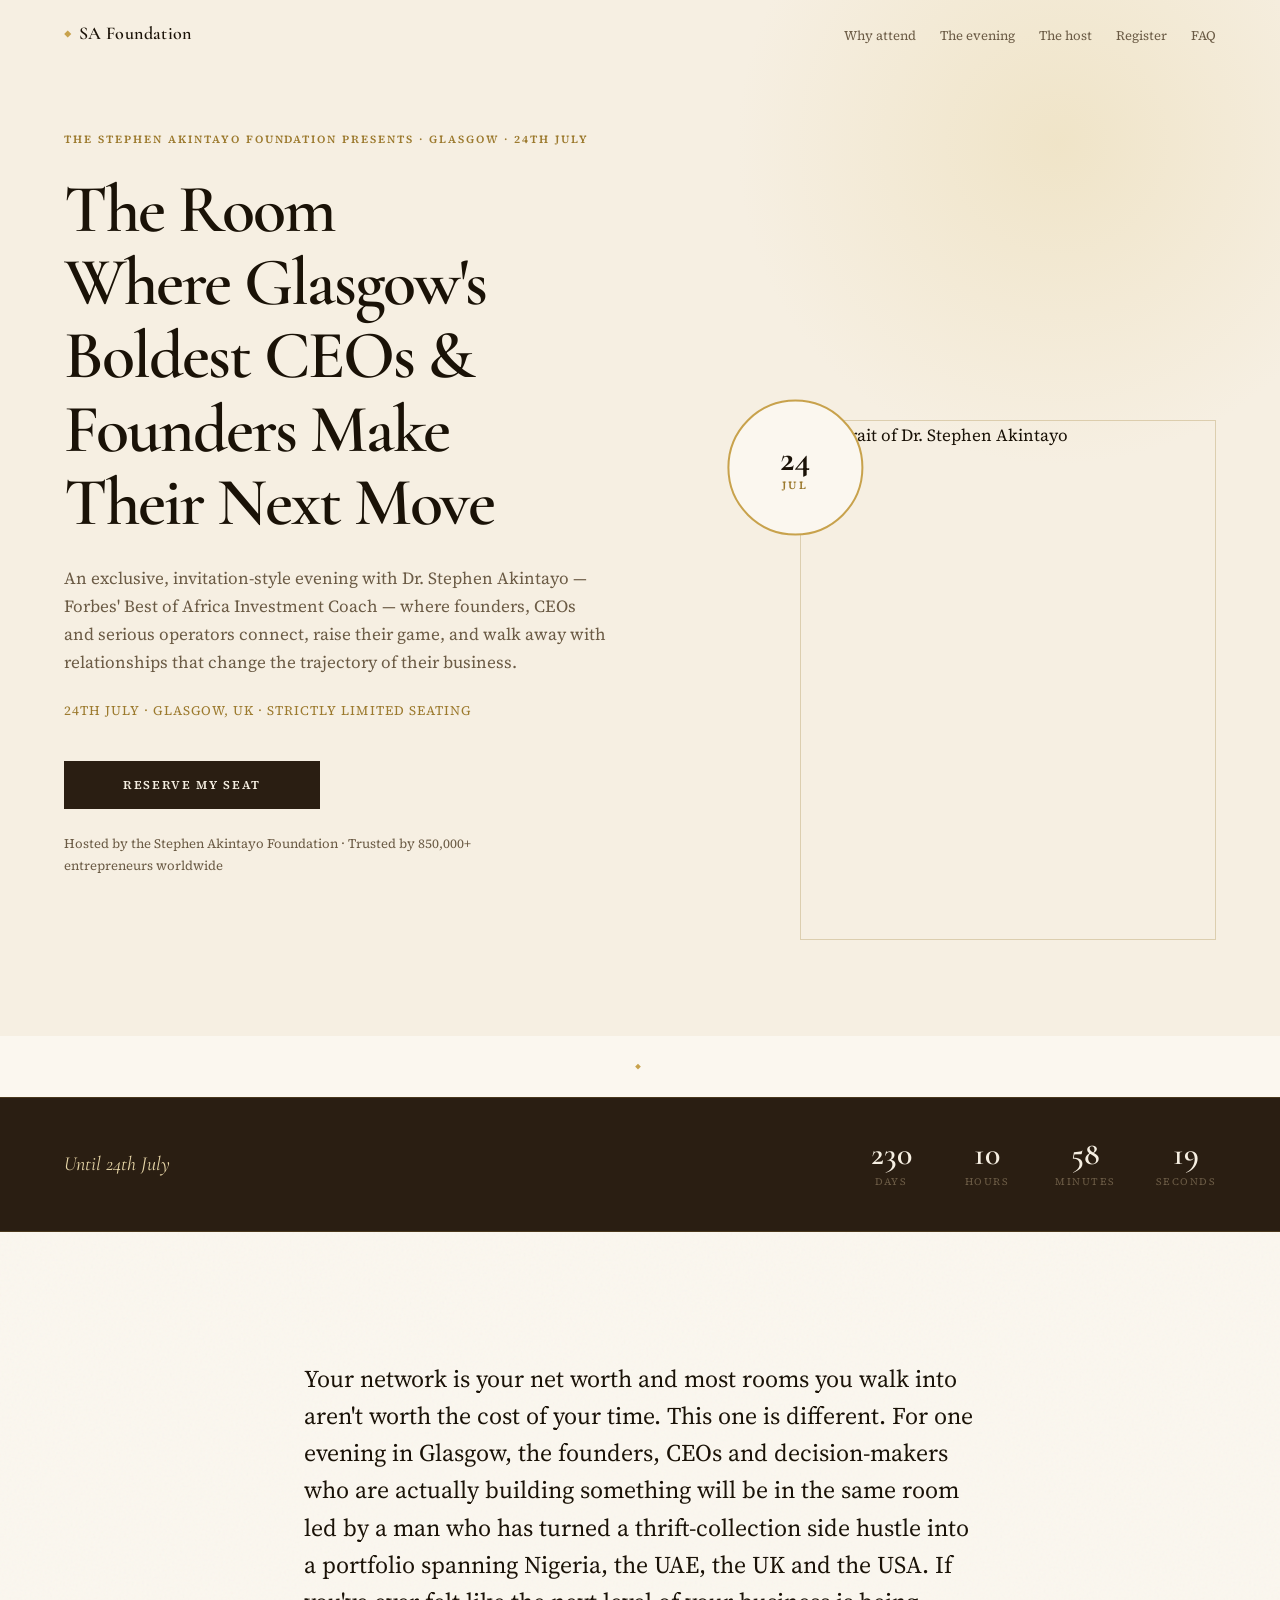
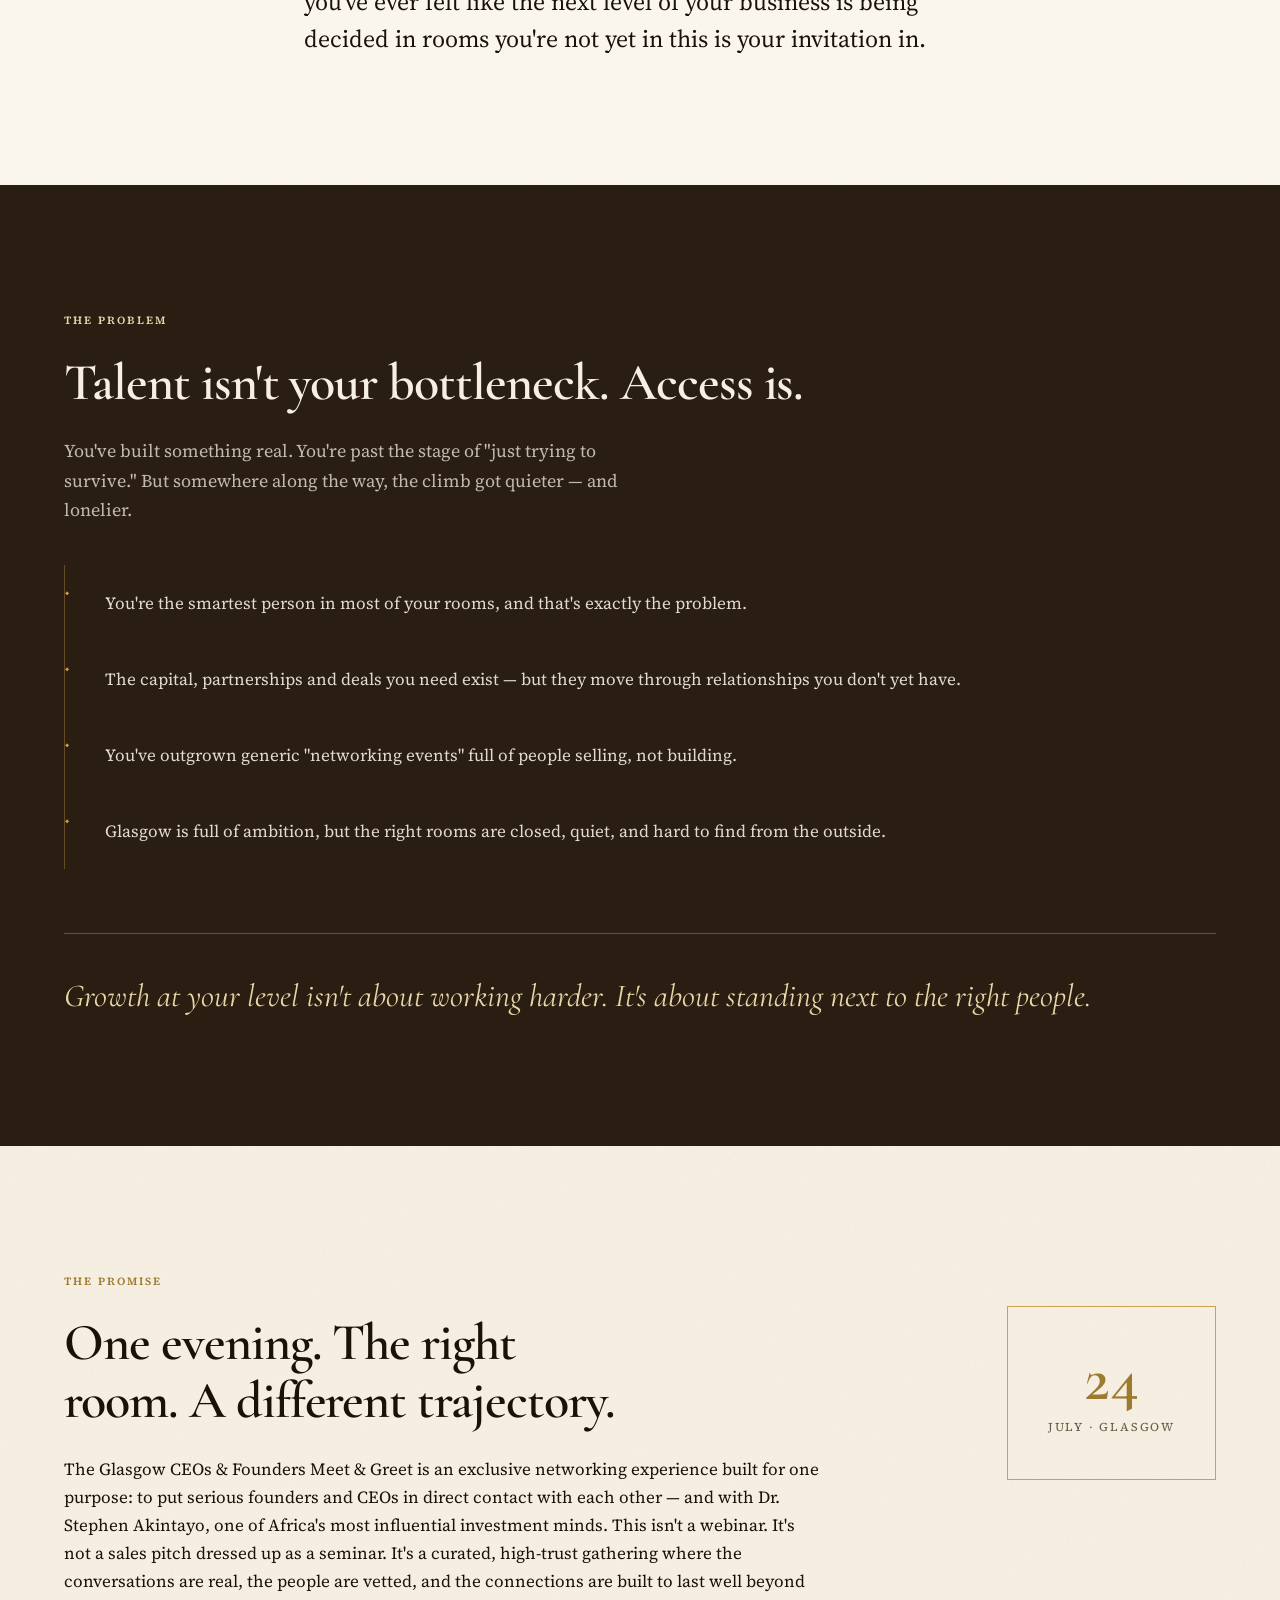
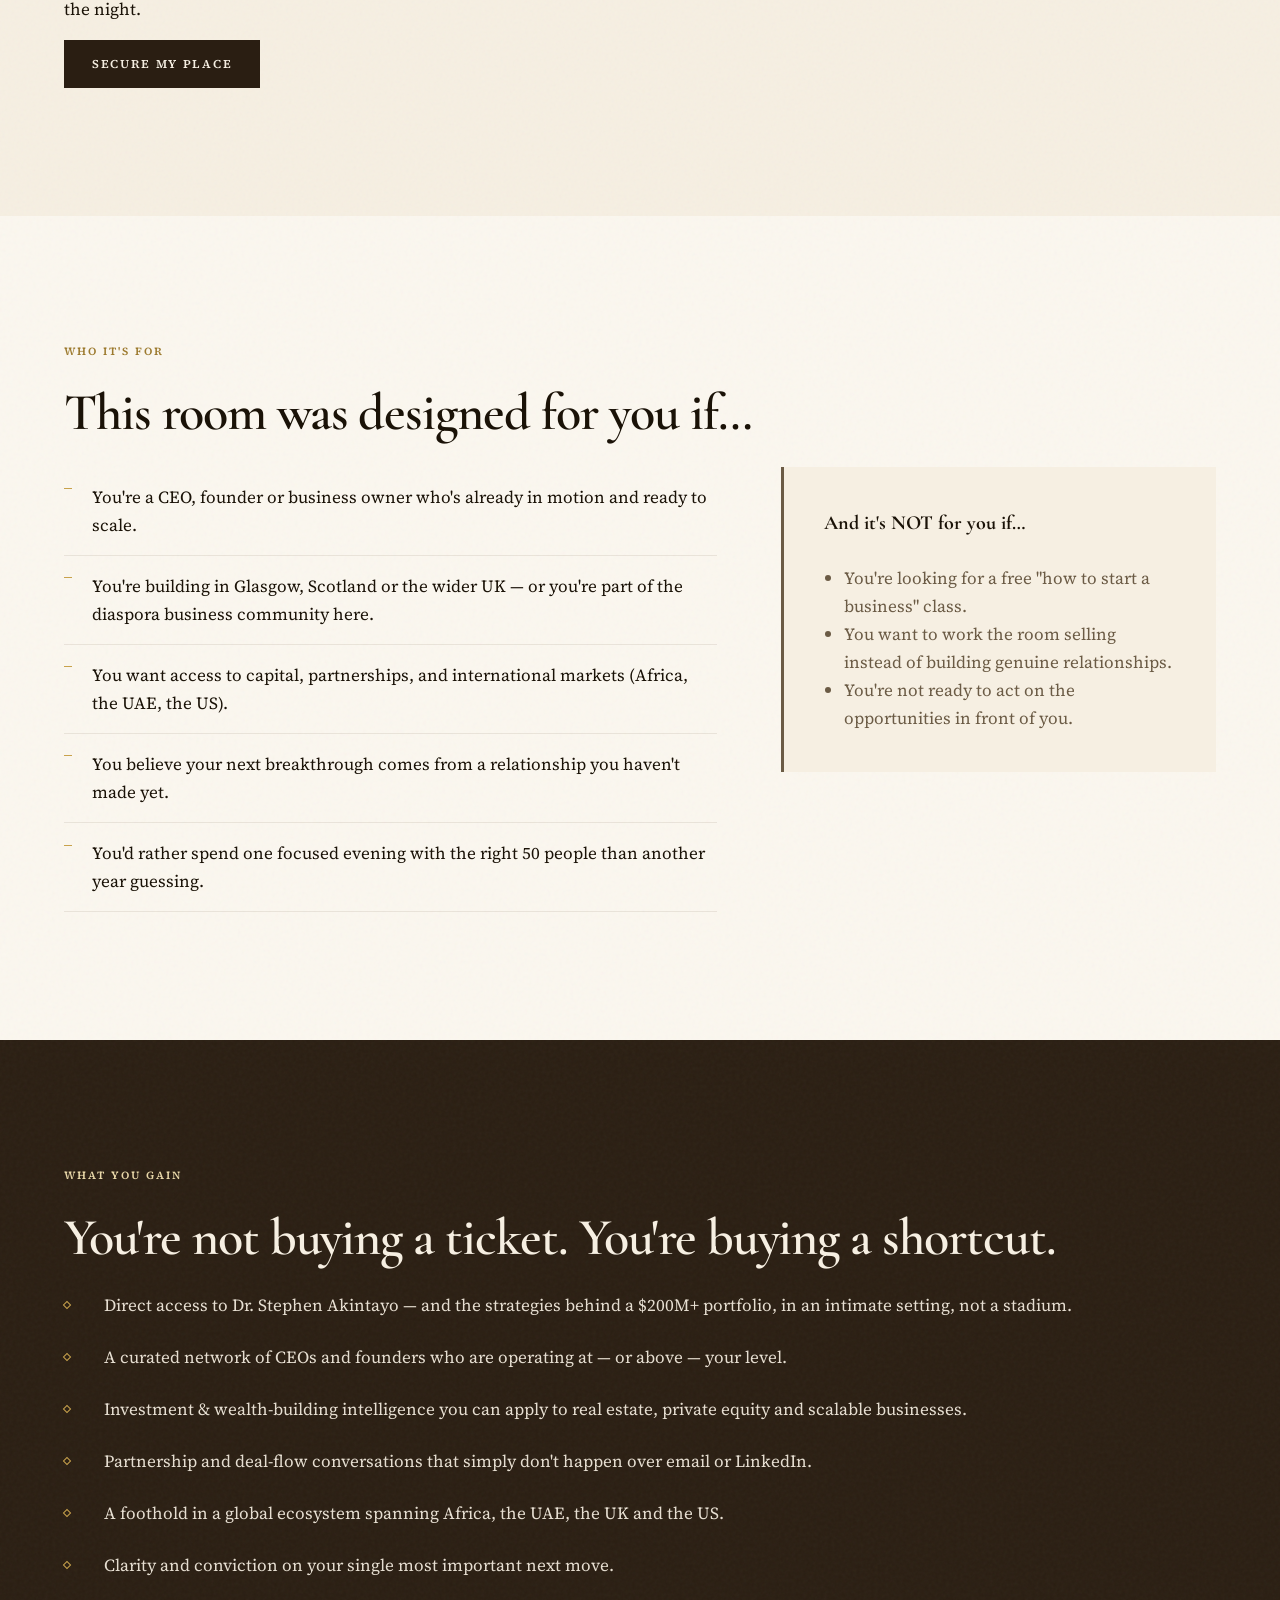
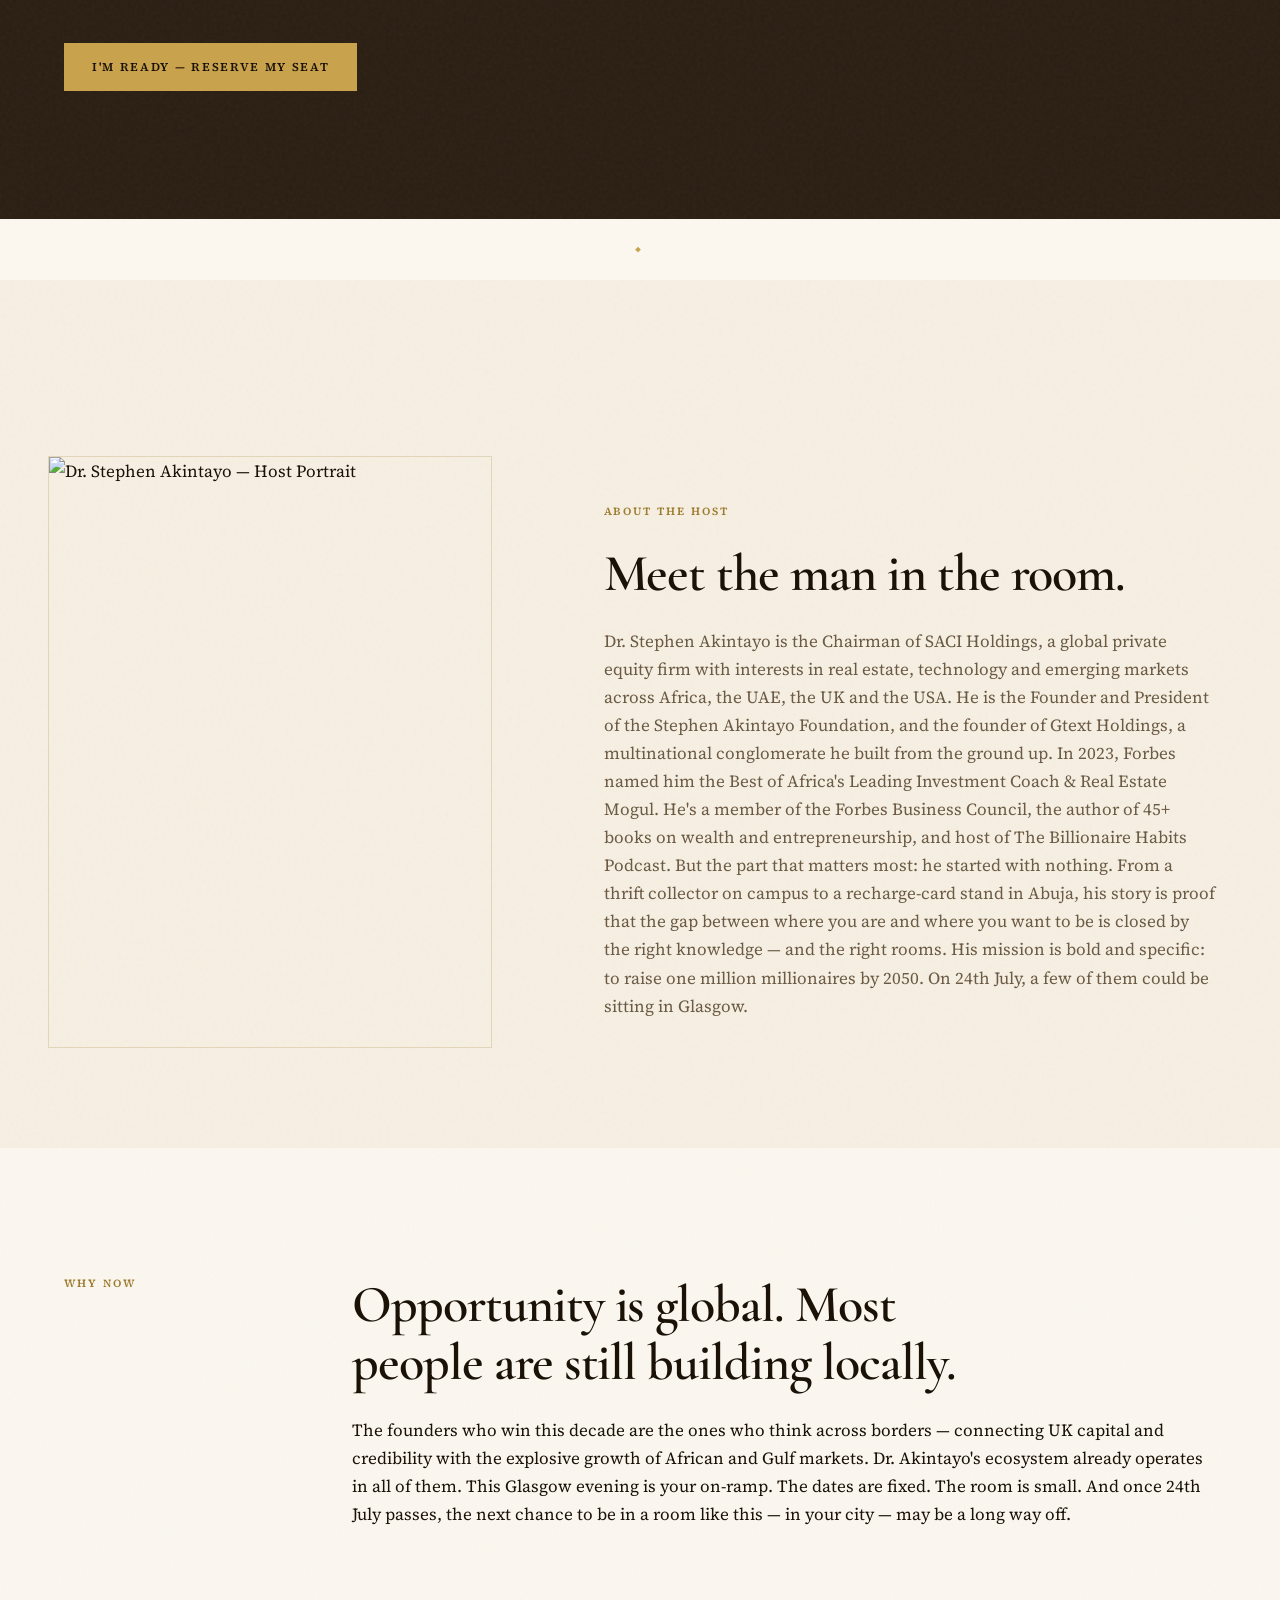
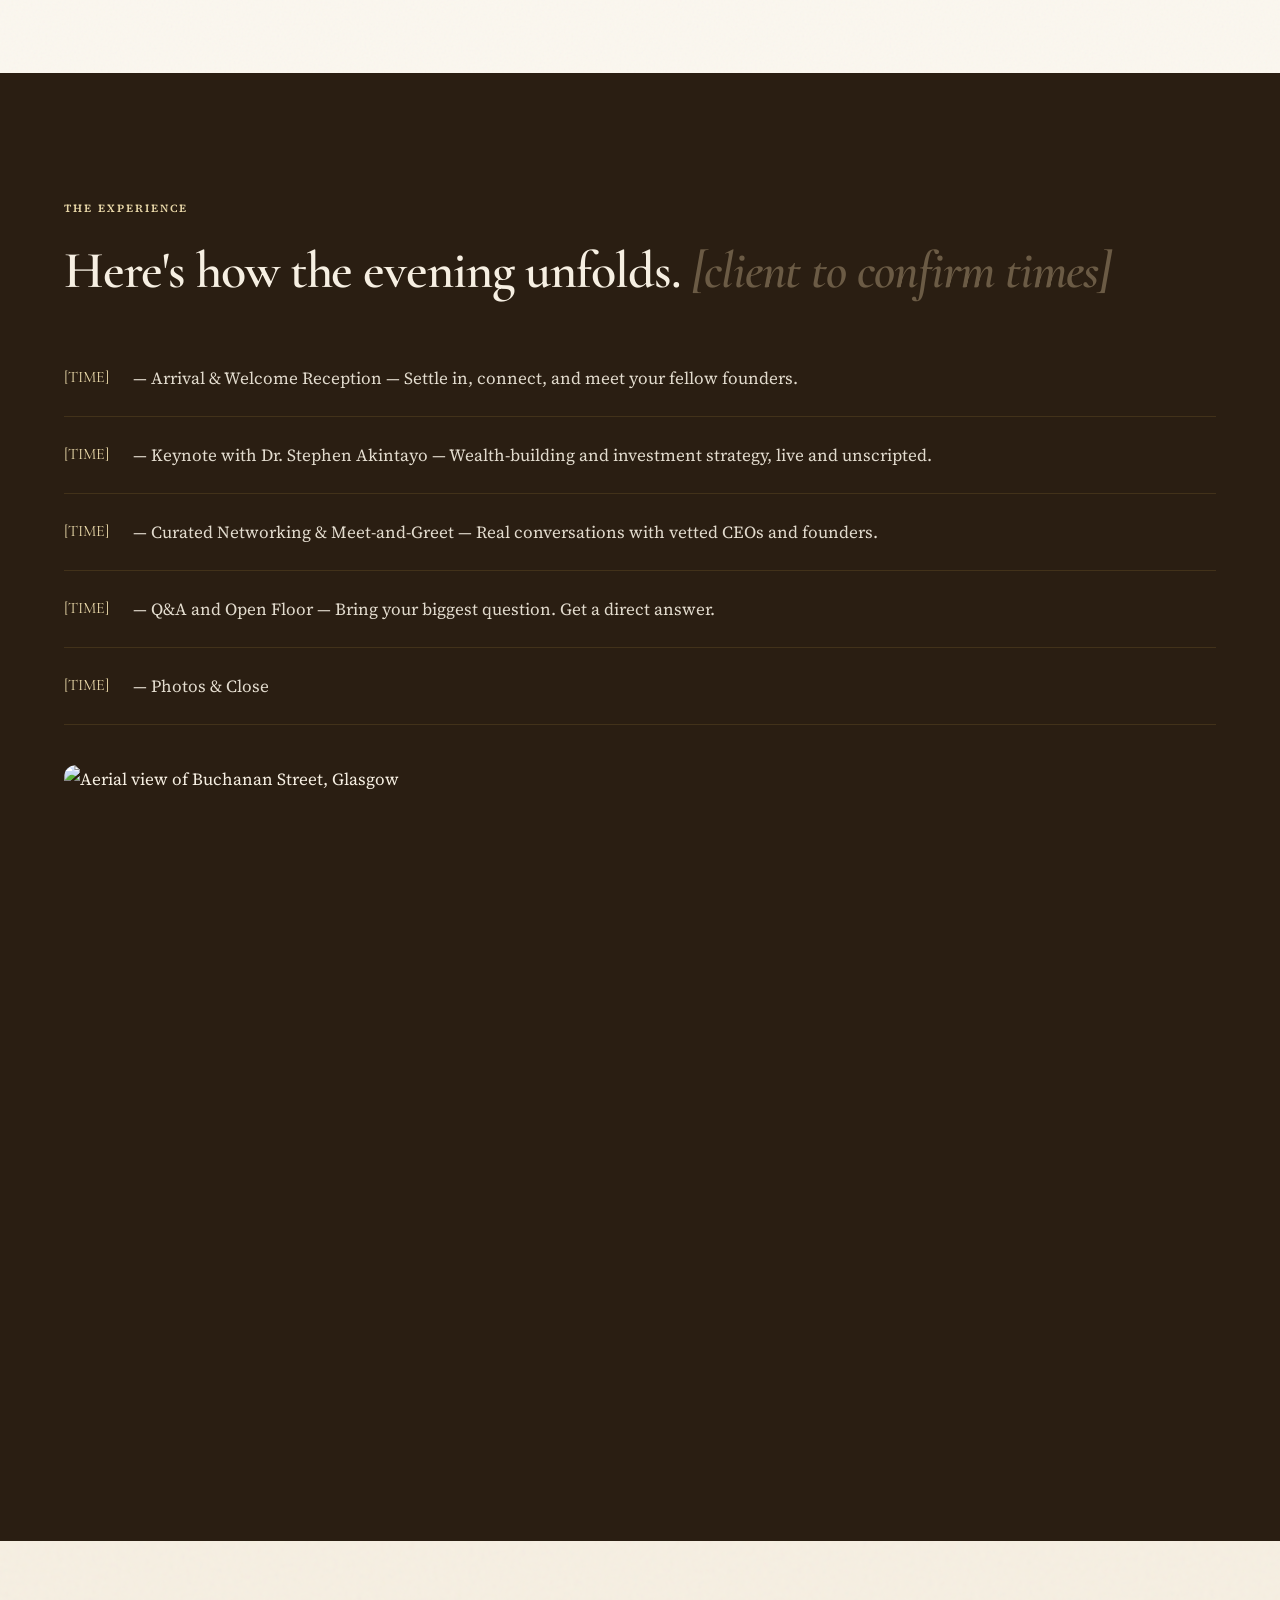
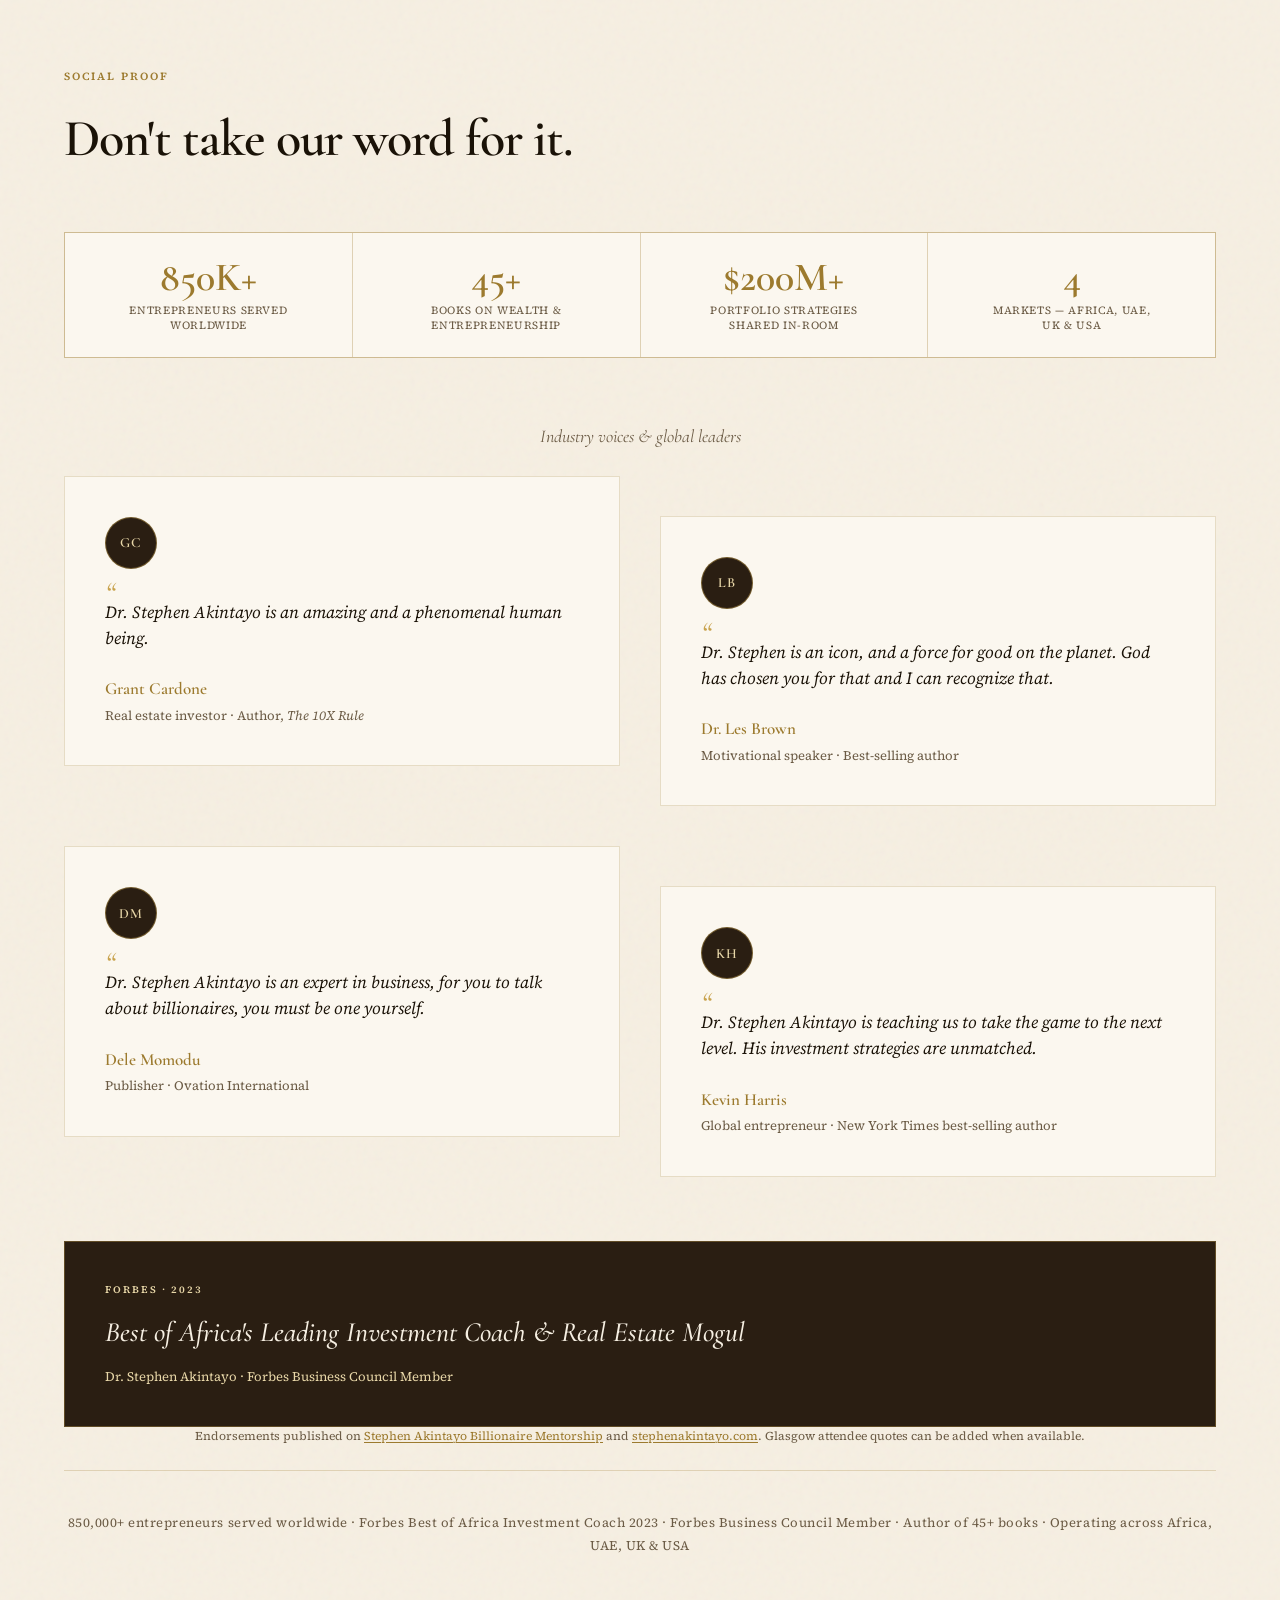
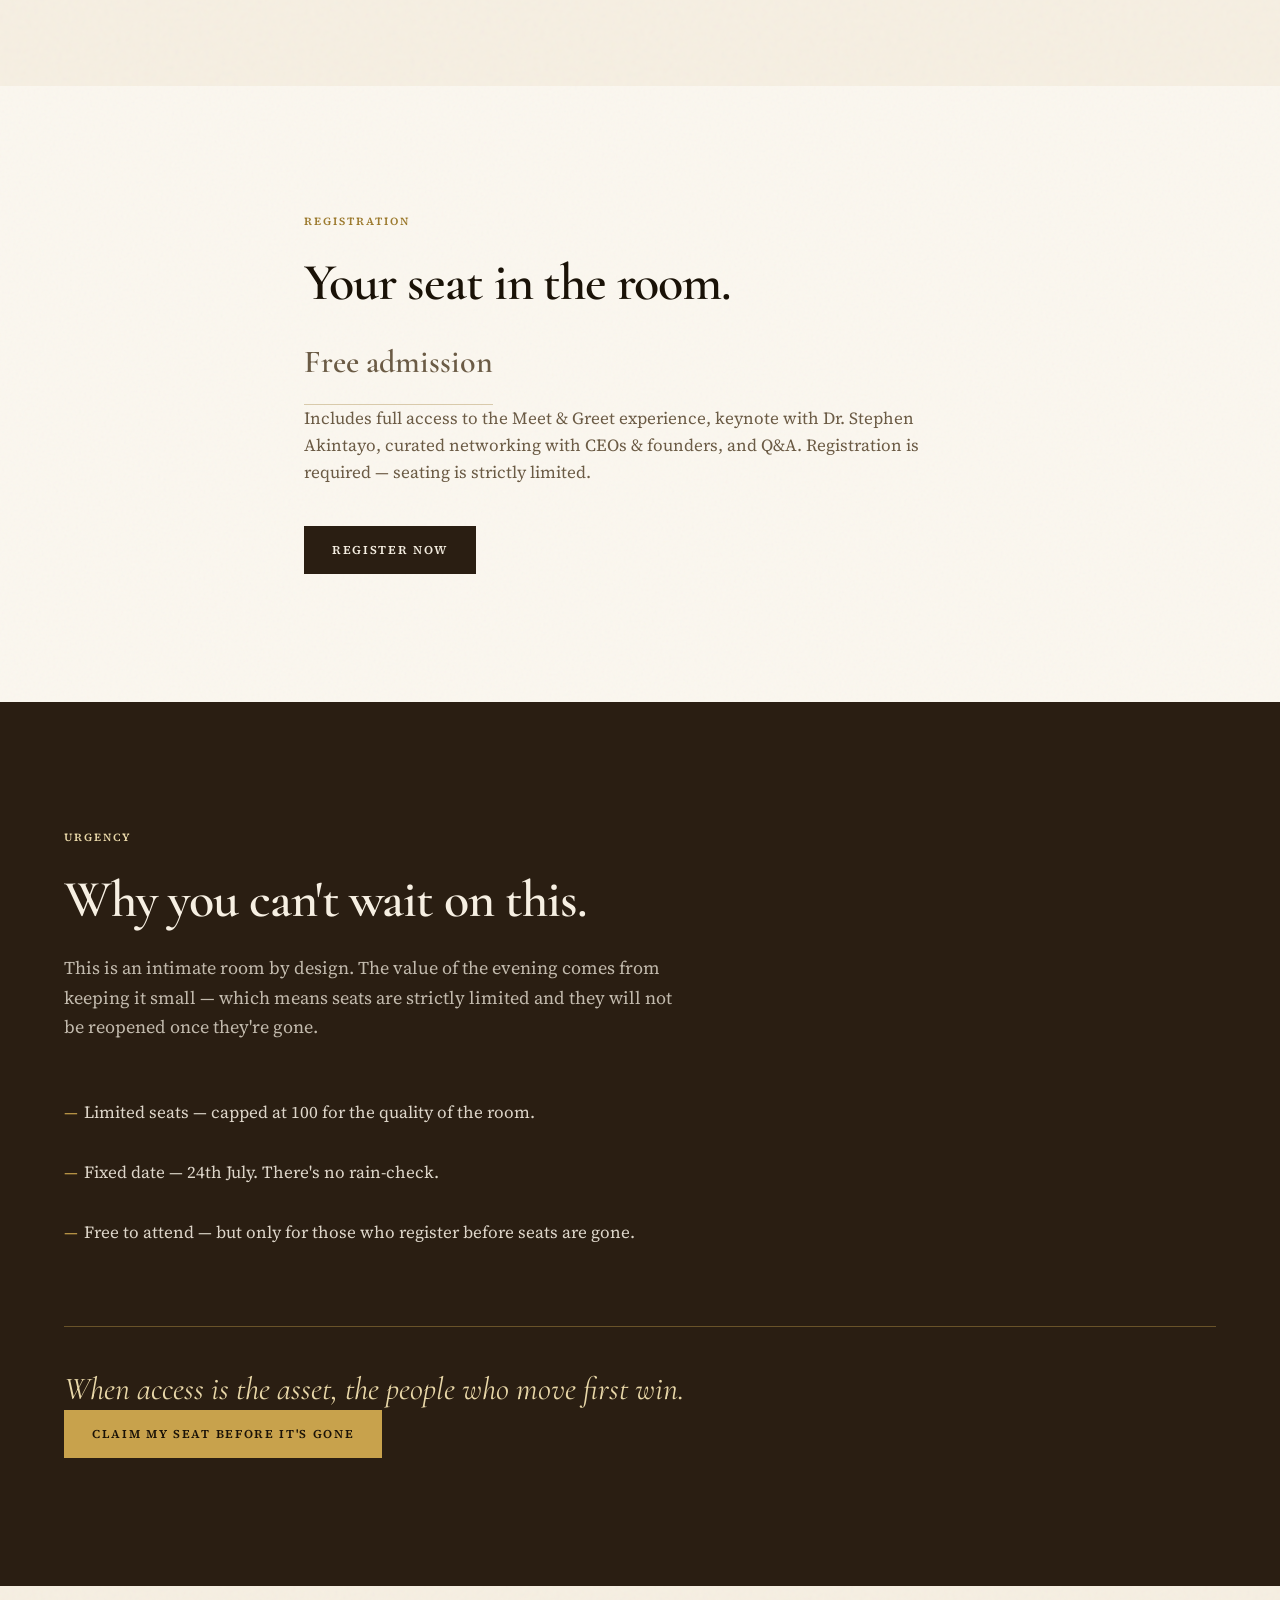
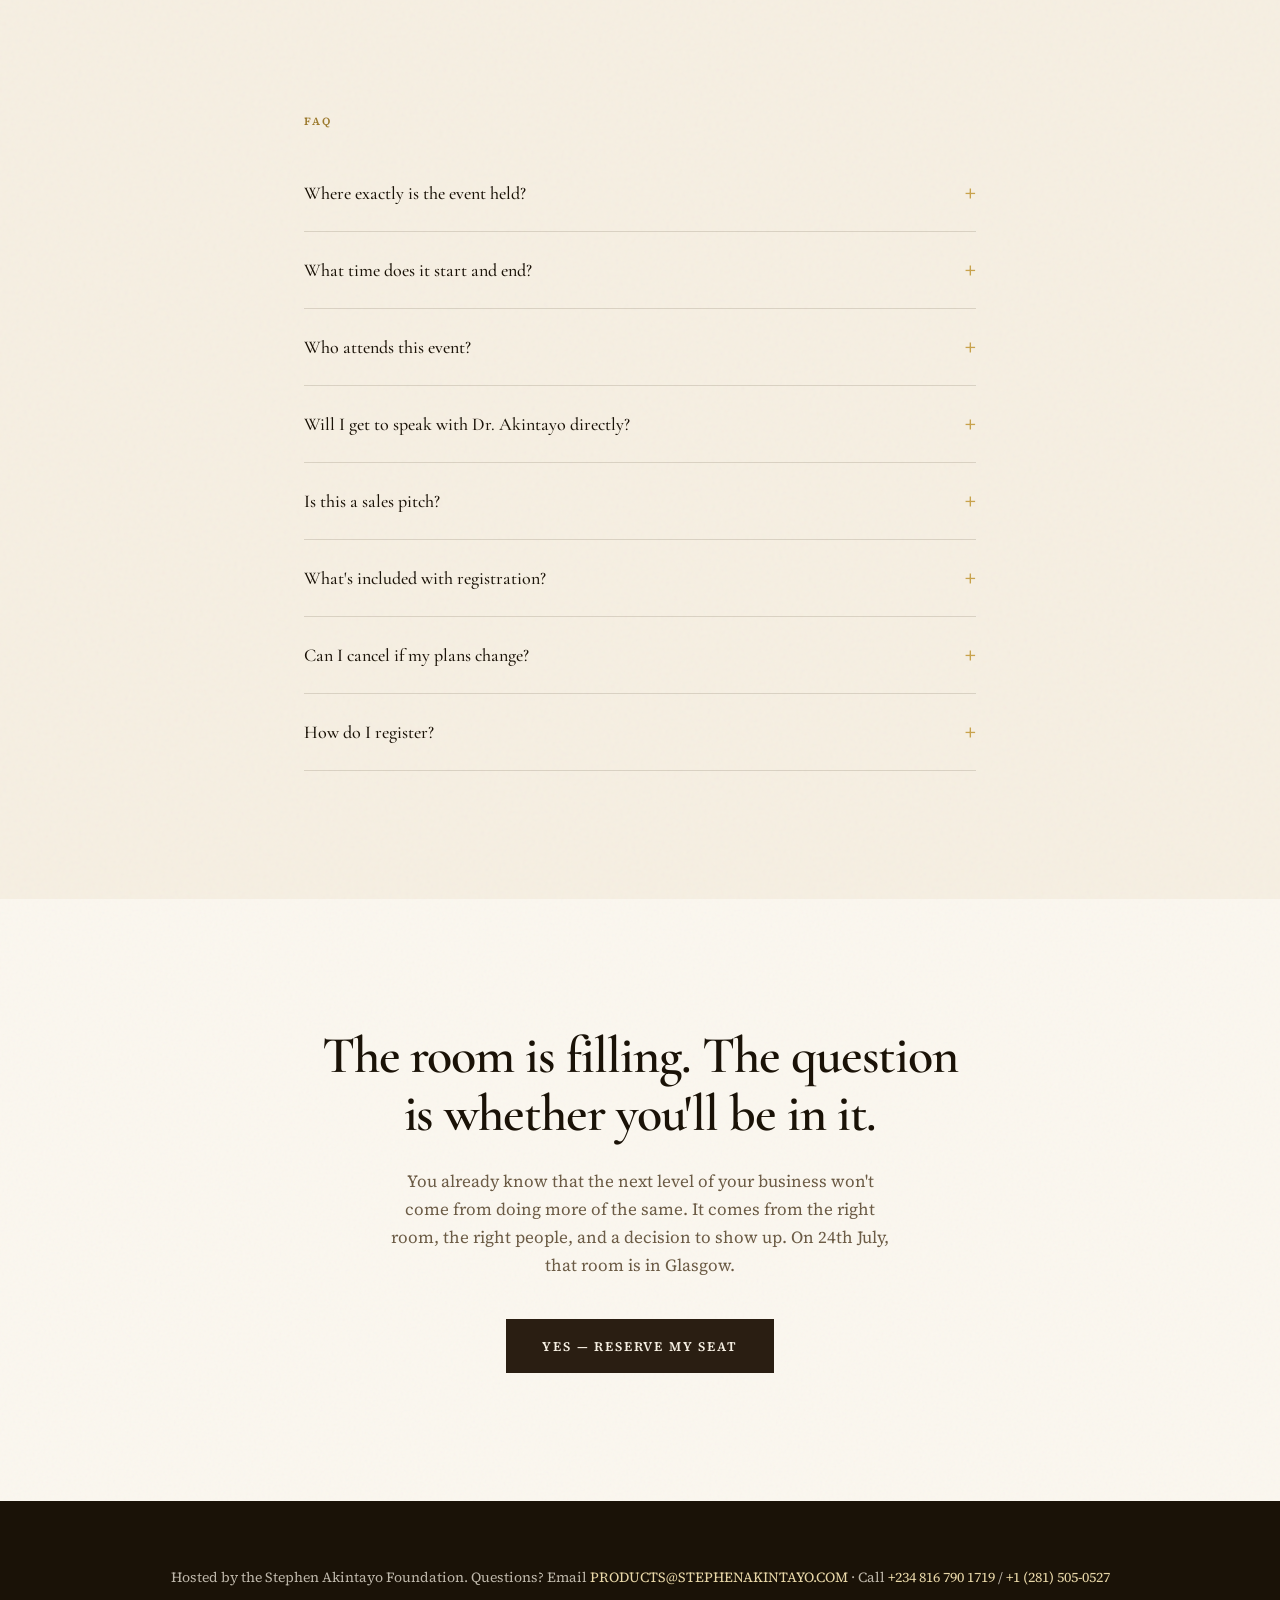
==== index.html @ 459de06a "Initial commit: Add HTML, CSS, and JavaScript files for Glasgow CEOs & Founders Meet & Greet event p" ====
<!DOCTYPE html>
<html lang="en-GB">
<head>
  <meta charset="UTF-8">
  <meta name="viewport" content="width=device-width, initial-scale=1.0">
  <title>Glasgow CEOs &amp; Founders Meet &amp; Greet · 24th July · Stephen Akintayo Foundation</title>
  <meta name="description" content="An exclusive, invitation-style evening with Dr. Stephen Akintayo for Glasgow's boldest CEOs and founders. 24th July, Glasgow, UK. Strictly limited seating.">
  <meta name="robots" content="index, follow">
  <link rel="canonical" href="https://example.com/">

  <!-- Open Graph -->
  <meta property="og:type" content="website">
  <meta property="og:title" content="Glasgow CEOs &amp; Founders Meet &amp; Greet · 24th July">
  <meta property="og:description" content="The room where Glasgow's boldest CEOs &amp; founders make their next move. Hosted by the Stephen Akintayo Foundation.">
  <meta property="og:url" content="https://example.com/">
  <meta property="og:image" content="https://example.com/og-image.jpg">
  <meta property="og:locale" content="en_GB">

  <!-- Twitter -->
  <meta name="twitter:card" content="summary_large_image">
  <meta name="twitter:title" content="Glasgow CEOs &amp; Founders Meet &amp; Greet">
  <meta name="twitter:description" content="Exclusive networking with Dr. Stephen Akintayo. 24th July, Glasgow.">
  <meta name="twitter:image" content="https://example.com/og-image.jpg">

  <!-- Favicon placeholder -->
  <link rel="icon" href="data:image/svg+xml,%3Csvg xmlns='http://www.w3.org/2000/svg' viewBox='0 0 32 32'%3E%3Crect fill='%232A1E12' width='32' height='32'/%3E%3Ctext x='16' y='22' font-size='14' fill='%23C8A24C' text-anchor='middle' font-family='serif'%3E◆%3C/text%3E%3C/svg%3E" type="image/svg+xml">

  <link rel="preconnect" href="https://fonts.googleapis.com">
  <link rel="preconnect" href="https://fonts.gstatic.com" crossorigin>
  <link href="https://fonts.googleapis.com/css2?family=Cormorant+Garamond:ital,wght@0,400;0,500;0,600;0,700;1,400&family=Source+Serif+4:ital,opsz,wght@0,8..60,400;0,8..60,500;0,8..60,600;1,8..60,400&display=swap" rel="stylesheet">

  <link rel="stylesheet" href="styles.css">
</head>
<body>
  <a class="skip-link" href="#main">Skip to content</a>

  <!-- Sticky header -->
  <header class="site-header" id="site-header" role="banner">
    <div class="header-inner">
      <a href="#" class="logo" aria-label="Stephen Akintayo Foundation — home">
        <span class="logo-mark" aria-hidden="true">◆</span>
        <span class="logo-text">SA Foundation</span>
      </a>
      <nav class="nav-desktop" aria-label="Primary">
        <ul>
          <li><a href="#hook">Why attend</a></li>
          <li><a href="#promise">The evening</a></li>
          <li><a href="#host">The host</a></li>
          <li><a href="#register">Register</a></li>
          <li><a href="#faq">FAQ</a></li>
        </ul>
      </nav>
      <button type="button" class="btn btn--header btn--cta-header" data-open-modal hidden>Reserve Seat</button>
      <button type="button" class="nav-toggle" id="nav-toggle" aria-expanded="false" aria-controls="mobile-nav" aria-label="Open menu">
        <span class="nav-toggle-bar"></span>
        <span class="nav-toggle-bar"></span>
        <span class="nav-toggle-bar"></span>
      </button>
    </div>
    <nav class="nav-mobile" id="mobile-nav" aria-label="Mobile" hidden>
      <ul>
        <li><a href="#hook">Why attend</a></li>
        <li><a href="#promise">The evening</a></li>
        <li><a href="#host">The host</a></li>
        <li><a href="#register">Register</a></li>
        <li><a href="#faq">FAQ</a></li>
        <li><button type="button" class="btn btn--primary btn--full" data-open-modal>Reserve Seat</button></li>
      </ul>
    </nav>
  </header>

  <main id="main">
    <!-- HERO -->
    <section class="hero" id="hero" aria-labelledby="hero-heading">
      <div class="hero-glow" aria-hidden="true"></div>
      <div class="hero-inner">
        <div class="hero-copy">
          <p class="eyebrow hero-reveal">THE STEPHEN AKINTAYO FOUNDATION PRESENTS · GLASGOW · 24TH JULY</p>
          <h1 id="hero-heading" class="hero-title hero-reveal">The Room Where Glasgow's Boldest CEOs &amp; Founders Make Their Next Move</h1>
          <p class="hero-sub hero-reveal">An exclusive, invitation-style evening with Dr. Stephen Akintayo — Forbes' Best of Africa Investment Coach — where founders, CEOs and serious operators connect, raise their game, and walk away with relationships that change the trajectory of their business.</p>
          <p class="hero-detail hero-reveal">24th July · Glasgow, UK · Strictly Limited Seating</p>
          <div class="hero-actions hero-reveal">
            <button type="button" class="btn btn--primary" data-open-modal>RESERVE MY SEAT</button>
          </div>
          <p class="hero-trust hero-reveal">Hosted by the Stephen Akintayo Foundation · Trusted by 850,000+ entrepreneurs worldwide</p>
        </div>
        <aside class="hero-visual">
          <div class="date-stamp" aria-hidden="true">
            <span class="date-stamp-day">24</span>
            <span class="date-stamp-month">JUL</span>
          </div>
          <!-- IMAGE PLACEHOLDER: Speaker / hero portrait -->
          <figure class="hero-image-wrap">
            <img
              src="https://usngrealestate.com/wp-content/uploads/2024/10/Dr-Stephen-Akintayo-2.jpg"
              alt="Portrait of Dr. Stephen Akintayo"
              class="hero-image"
              width="480"
              height="600"
              loading="eager"
              decoding="async"
              fetchpriority="high"
            />
      
          </figure>
        </aside>
      </div>
    </section>

    <div class="ornament-row" aria-hidden="true"><span class="ornament">◆</span></div>

    <!-- COUNTDOWN -->
    <section class="countdown-bar" aria-label="Countdown to event">
      <div class="countdown-inner reveal">
        <p class="countdown-label">Until 24th July</p>
        <div class="countdown-grid" id="countdown" role="timer" aria-live="polite">
          <div class="countdown-unit"><span class="countdown-num" id="cd-days">—</span><span class="countdown-cap">Days</span></div>
          <div class="countdown-unit"><span class="countdown-num" id="cd-hours">—</span><span class="countdown-cap">Hours</span></div>
          <div class="countdown-unit"><span class="countdown-num" id="cd-mins">—</span><span class="countdown-cap">Minutes</span></div>
          <div class="countdown-unit"><span class="countdown-num" id="cd-secs">—</span><span class="countdown-cap">Seconds</span></div>
        </div>
      </div>
    </section>

    <!-- THE HOOK -->
    <section class="section section--cream" id="hook">
      <div class="section-inner section-inner--narrow reveal">
        <p class="lead">Your network is your net worth and most rooms you walk into aren't worth the cost of your time. This one is different. For one evening in Glasgow, the founders, CEOs and decision-makers who are actually building something will be in the same room
           led by a man who has turned a thrift-collection side hustle into a portfolio spanning Nigeria, the UAE, the UK and the USA. If you've ever felt like the next level of your business is being decided in rooms you're not yet in this is your invitation in.</p>
      </div>
    </section>

    <!-- THE PROBLEM -->
    <section class="section section--espresso" id="problem" aria-labelledby="problem-heading">
      <div class="section-inner reveal">
        <p class="eyebrow eyebrow--light">The problem</p>
        <h2 id="problem-heading" class="section-title section-title--light">Talent isn't your bottleneck. Access is.</h2>
        <p class="section-intro section-intro--light">You've built something real. You're past the stage of "just trying to survive." But somewhere along the way, the climb got quieter — and lonelier.</p>
        <ul class="problem-list">
          <li>You're the smartest person in most of your rooms, and that's exactly the problem.</li>
          <li>The capital, partnerships and deals you need exist — but they move through relationships you don't yet have.</li>
          <li>You've outgrown generic "networking events" full of people selling, not building.</li>
          <li>Glasgow is full of ambition, but the right rooms are closed, quiet, and hard to find from the outside.</li>
        </ul>
        <p class="pull-quote pull-quote--light">Growth at your level isn't about working harder. It's about standing next to the right people.</p>
      </div>
    </section>

    <!-- THE PROMISE -->
    <section class="section section--ivory" id="promise" aria-labelledby="promise-heading">
      <div class="section-inner section-inner--split reveal">
        <div class="split-main">
          <p class="eyebrow">The promise</p>
          <h2 id="promise-heading" class="section-title">One evening. The right room. A different trajectory.</h2>
          <p>The Glasgow CEOs &amp; Founders Meet &amp; Greet is an exclusive networking experience built for one purpose: to put serious founders and CEOs in direct contact with each other — and with Dr. Stephen Akintayo, one of Africa's most influential investment minds. This isn't a webinar. It's not a sales pitch dressed up as a seminar. It's a curated, high-trust gathering where the conversations are real, the people are vetted, and the connections are built to last well beyond the night.</p>
          <button type="button" class="btn btn--primary" data-open-modal>SECURE MY PLACE</button>
        </div>
        <aside class="split-aside split-aside--offset">
          <div class="accent-block">
            <span class="accent-block-num">24</span>
            <span class="accent-block-label">July · Glasgow</span>
          </div>
        </aside>
      </div>
    </section>

    <!-- WHO THIS IS FOR -->
    <section class="section section--cream" id="audience" aria-labelledby="audience-heading">
      <div class="section-inner reveal">
        <p class="eyebrow">Who it's for</p>
        <h2 id="audience-heading" class="section-title">This room was designed for you if…</h2>
        <div class="two-col">
          <ul class="check-list">
            <li>You're a CEO, founder or business owner who's already in motion and ready to scale.</li>
            <li>You're building in Glasgow, Scotland or the wider UK — or you're part of the diaspora business community here.</li>
            <li>You want access to capital, partnerships, and international markets (Africa, the UAE, the US).</li>
            <li>You believe your next breakthrough comes from a relationship you haven't made yet.</li>
            <li>You'd rather spend one focused evening with the right 50 people than another year guessing.</li>
          </ul>
          <div class="not-for">
            <h3 class="not-for-title">And it's NOT for you if…</h3>
            <ul class="not-for-list">
              <li>You're looking for a free "how to start a business" class.</li>
              <li>You want to work the room selling instead of building genuine relationships.</li>
              <li>You're not ready to act on the opportunities in front of you.</li>
            </ul>
          </div>
        </div>
      </div>
    </section>

    <!-- WHAT YOU'LL WALK AWAY WITH -->
    <section class="section section--espresso section--grain" id="outcomes" aria-labelledby="outcomes-heading">
      <div class="section-inner reveal">
        <p class="eyebrow eyebrow--light">What you gain</p>
        <h2 id="outcomes-heading" class="section-title section-title--light">You're not buying a ticket. You're buying a shortcut.</h2>
        <ul class="outcome-list">
          <li>Direct access to Dr. Stephen Akintayo — and the strategies behind a $200M+ portfolio, in an intimate setting, not a stadium.</li>
          <li>A curated network of CEOs and founders who are operating at — or above — your level.</li>
          <li>Investment &amp; wealth-building intelligence you can apply to real estate, private equity and scalable businesses.</li>
          <li>Partnership and deal-flow conversations that simply don't happen over email or LinkedIn.</li>
          <li>A foothold in a global ecosystem spanning Africa, the UAE, the UK and the US.</li>
          <li>Clarity and conviction on your single most important next move.</li>
        </ul>
        <button type="button" class="btn btn--primary btn--on-dark" data-open-modal>I'M READY — RESERVE MY SEAT</button>
      </div>
    </section>

  <div class="ornament-row" aria-hidden="true"><span class="ornament">◆</span></div>

    <!-- ABOUT THE HOST -->
    <section class="section section--ivory host-section" id="host" aria-labelledby="host-heading">
      <div class="section-inner host-layout reveal">
        <div class="host-image-col">
          <!-- IMAGE PLACEHOLDER: Dr. Stephen Akintayo portrait -->
          <figure class="host-figure">
            <img
              src="https://usngrealestate.com/wp-content/uploads/2024/10/Dr-Stephen-Akintayo.jpg"
              alt="Dr. Stephen Akintayo — Host Portrait"
              class="host-image"
              width="600"
              height="800"
              loading="lazy"
              decoding="async"
            />
      
          </figure>
        </div>
        <div class="host-copy-col">
          <p class="eyebrow">About the host</p>
          <h2 id="host-heading" class="section-title">Meet the man in the room.</h2>
          <div class="host-prose">
            <p>Dr. Stephen Akintayo is the Chairman of SACI Holdings, a global private equity firm with interests in real estate, technology and emerging markets across Africa, the UAE, the UK and the USA. He is the Founder and President of the Stephen Akintayo Foundation, and the founder of Gtext Holdings, a multinational conglomerate he built from the ground up. In 2023, Forbes named him the Best of Africa's Leading Investment Coach &amp; Real Estate Mogul. He's a member of the Forbes Business Council, the author of 45+ books on wealth and entrepreneurship, and host of The Billionaire Habits Podcast. But the part that matters most: he started with nothing. From a thrift collector on campus to a recharge-card stand in Abuja, his story is proof that the gap between where you are and where you want to be is closed by the right knowledge — and the right rooms. His mission is bold and specific: to raise one million millionaires by 2050. On 24th July, a few of them could be sitting in Glasgow.</p>
          </div>
        </div>
      </div>
    </section>

    <!-- WHY GLASGOW -->
    <section class="section section--cream" id="why-glasgow" aria-labelledby="glasgow-heading">
      <div class="section-inner section-inner--asymmetric reveal">
        <div class="asymmetric-label">
          <p class="eyebrow">Why now</p>
        </div>
        <div class="asymmetric-body">
          <h2 id="glasgow-heading" class="section-title">Opportunity is global. Most people are still building locally.</h2>
          <p>The founders who win this decade are the ones who think across borders — connecting UK capital and credibility with the explosive growth of African and Gulf markets. Dr. Akintayo's ecosystem already operates in all of them. This Glasgow evening is your on-ramp. The dates are fixed. The room is small. And once 24th July passes, the next chance to be in a room like this — in your city — may be a long way off.</p>
        </div>
      </div>
    </section>

    <!-- THE EXPERIENCE -->
    <section class="section section--espresso" id="experience" aria-labelledby="experience-heading">
      <div class="section-inner reveal">
        <p class="eyebrow eyebrow--light">The experience</p>
        <h2 id="experience-heading" class="section-title section-title--light">Here's how the evening unfolds. <span class="bracket-note">[client to confirm times]</span></h2>
        <ol class="timeline">
          <li><span class="timeline-time">[TIME]</span> — Arrival &amp; Welcome Reception — Settle in, connect, and meet your fellow founders.</li>
          <li><span class="timeline-time">[TIME]</span> — Keynote with Dr. Stephen Akintayo — Wealth-building and investment strategy, live and unscripted.</li>
          <li><span class="timeline-time">[TIME]</span> — Curated Networking &amp; Meet-and-Greet — Real conversations with vetted CEOs and founders.</li>
          <li><span class="timeline-time">[TIME]</span> — Q&amp;A and Open Floor — Bring your biggest question. Get a direct answer.</li>
          <li><span class="timeline-time">[TIME]</span> — Photos &amp; Close</li>
        </ol>
        <!-- <p class="venue-line">Venue: <span class="bracket">[INSERT VENUE NAME &amp; ADDRESS]</span> · Time: <span class="bracket">[INSERT START–END TIME]</span> · Dress code: <span class="bracket">[INSERT]</span></p> -->
        <!-- IMAGE PLACEHOLDER: Venue -->
        <figure class="venue-figure">
          <img
            src="https://somosescocia.lon1.cdn.digitaloceanspaces.com/strapi/buchanan_Street_d1c26c7378.jpg"
            alt="Aerial view of Buchanan Street, Glasgow"
            class="venue-image"
            width="1200"
            height="675"
            loading="lazy"
            decoding="async"
          />
    
        </figure>
      </div>
    </section>

    <!-- SOCIAL PROOF -->
    <section class="section section--ivory" id="proof" aria-labelledby="proof-heading">
      <div class="section-inner reveal">
        <p class="eyebrow">Social proof</p>
        <h2 id="proof-heading" class="section-title">Don't take our word for it.</h2>
        <ul class="proof-stats" aria-label="Verified highlights">
          <li class="proof-stat">
            <span class="proof-stat-num">850K+</span>
            <span class="proof-stat-label">Entrepreneurs served worldwide</span>
          </li>
          <li class="proof-stat">
            <span class="proof-stat-num">45+</span>
            <span class="proof-stat-label">Books on wealth &amp; entrepreneurship</span>
          </li>
          <li class="proof-stat">
            <span class="proof-stat-num">$200M+</span>
            <span class="proof-stat-label">Portfolio strategies shared in-room</span>
          </li>
          <li class="proof-stat">
            <span class="proof-stat-num">4</span>
            <span class="proof-stat-label">Markets — Africa, UAE, UK &amp; USA</span>
          </li>
        </ul>

        <p class="proof-voices-label">Industry voices &amp; global leaders</p>

        <div class="testimonials-grid">
          <blockquote class="testimonial-card" cite="https://coachingwithdsa.com/">
            <div class="testimonial-avatar" aria-hidden="true">GC</div>
            <p class="testimonial-quote">Dr. Stephen Akintayo is an amazing and a phenomenal human being.</p>
            <footer class="testimonial-meta">
              <cite>Grant Cardone</cite>
              <span class="testimonial-role">Real estate investor · Author, <em>The 10X Rule</em></span>
            </footer>
          </blockquote>

          <blockquote class="testimonial-card testimonial-card--offset" cite="https://coachingwithdsa.com/">
            <div class="testimonial-avatar" aria-hidden="true">LB</div>
            <p class="testimonial-quote">Dr. Stephen is an icon, and a force for good on the planet. God has chosen you for that and I can recognize that.</p>
            <footer class="testimonial-meta">
              <cite>Dr. Les Brown</cite>
              <span class="testimonial-role">Motivational speaker · Best-selling author</span>
            </footer>
          </blockquote>

          <blockquote class="testimonial-card" cite="https://coachingwithdsa.com/">
            <div class="testimonial-avatar" aria-hidden="true">DM</div>
            <p class="testimonial-quote">Dr. Stephen Akintayo is an expert in business, for you to talk about billionaires, you must be one yourself.</p>
            <footer class="testimonial-meta">
              <cite>Dele Momodu</cite>
              <span class="testimonial-role">Publisher · Ovation International</span>
            </footer>
          </blockquote>

          <blockquote class="testimonial-card testimonial-card--offset" cite="https://stephenakintayo.com/">
            <div class="testimonial-avatar" aria-hidden="true">KH</div>
            <p class="testimonial-quote">Dr. Stephen Akintayo is teaching us to take the game to the next level. His investment strategies are unmatched.</p>
            <footer class="testimonial-meta">
              <cite>Kevin Harris</cite>
              <span class="testimonial-role">Global entrepreneur · New York Times best-selling author</span>
            </footer>
          </blockquote>
        </div>

        <blockquote class="proof-card proof-card--featured">
          <p class="proof-card-eyebrow">Forbes · 2023</p>
          <p class="proof-card-quote">Best of Africa's Leading Investment Coach &amp; Real Estate Mogul</p>
          <footer class="proof-card-meta">Dr. Stephen Akintayo · Forbes Business Council Member</footer>
        </blockquote>

        <p class="proof-source-note">Endorsements published on <a href="https://coachingwithdsa.com/" rel="noopener noreferrer" target="_blank">Stephen Akintayo Billionaire Mentorship</a> and <a href="https://stephenakintayo.com/" rel="noopener noreferrer" target="_blank">stephenakintayo.com</a>. Glasgow attendee quotes can be added when available.</p>

        <div class="trust-bar">
          <p>850,000+ entrepreneurs served worldwide · Forbes Best of Africa Investment Coach 2023 · Forbes Business Council Member · Author of 45+ books · Operating across Africa, UAE, UK &amp; USA</p>
        </div>
      </div>
    </section>

    <!-- REGISTRATION -->
    <section class="section section--cream register-section" id="register" aria-labelledby="register-heading">
      <div class="section-inner section-inner--narrow reveal">
        <p class="eyebrow">Registration</p>
        <h2 id="register-heading" class="section-title">Your seat in the room.</h2>
        <div class="registration-block">
          <p class="registration-badge">Free admission</p>
          <p>Includes full access to the Meet &amp; Greet experience, keynote with Dr. Stephen Akintayo, curated networking with CEOs &amp; founders, and Q&amp;A. Registration is required — seating is strictly limited.</p>
        </div>
        <button type="button" class="btn btn--primary" data-open-modal>REGISTER NOW</button>
      </div>
    </section>

    <!-- URGENCY -->
    <section class="section section--espresso" id="urgency" aria-labelledby="urgency-heading">
      <div class="section-inner reveal">
        <p class="eyebrow eyebrow--light">Urgency</p>
        <h2 id="urgency-heading" class="section-title section-title--light">Why you can't wait on this.</h2>
        <p class="section-intro section-intro--light">This is an intimate room by design. The value of the evening comes from keeping it small — which means seats are strictly limited and they will not be reopened once they're gone.</p>
        <ul class="urgency-list">
          <li>Limited seats — capped at 100 for the quality of the room.</li>
          <li>Fixed date — 24th July. There's no rain-check.</li>
          <li>Free to attend — but only for those who register before seats are gone.</li>
        </ul>
        <p class="pull-quote pull-quote--light">When access is the asset, the people who move first win.</p>
        <button type="button" class="btn btn--primary btn--on-dark" data-open-modal>CLAIM MY SEAT BEFORE IT'S GONE</button>
      </div>
    </section>

    <!-- FAQ -->
    <section class="section section--ivory" id="faq" aria-labelledby="faq-heading">
      <div class="section-inner section-inner--narrow reveal">
        <p class="eyebrow">FAQ</p>
        <h2 id="faq-heading" class="section-title visually-hidden">Frequently asked questions</h2>
        <dl class="faq-list">
          <div class="faq-item">
            <dt><button type="button" class="faq-trigger" aria-expanded="false" id="faq-q1" aria-controls="faq-a1">Where exactly is the event held?</button></dt>
            <dd id="faq-a1" class="faq-panel" hidden role="region" aria-labelledby="faq-q1"><span class="bracket">[INSERT VENUE &amp; ADDRESS]</span>. Full details are sent to your email immediately after you register.</dd>
          </div>
          <div class="faq-item">
            <dt><button type="button" class="faq-trigger" aria-expanded="false" id="faq-q2" aria-controls="faq-a2">What time does it start and end?</button></dt>
            <dd id="faq-a2" class="faq-panel" hidden role="region" aria-labelledby="faq-q2"><span class="bracket">[INSERT TIMES]</span>.</dd>
          </div>
          <div class="faq-item">
            <dt><button type="button" class="faq-trigger" aria-expanded="false" id="faq-q3" aria-controls="faq-a3">Who attends this event?</button></dt>
            <dd id="faq-a3" class="faq-panel" hidden role="region" aria-labelledby="faq-q3">CEOs, founders, business owners and serious operators — primarily from Glasgow and the wider UK, including the diaspora business community.</dd>
          </div>
          <div class="faq-item">
            <dt><button type="button" class="faq-trigger" aria-expanded="false" id="faq-q4" aria-controls="faq-a4">Will I get to speak with Dr. Akintayo directly?</button></dt>
            <dd id="faq-a4" class="faq-panel" hidden role="region" aria-labelledby="faq-q4">Yes. The format is intentionally intimate, with a keynote, open Q&amp;A, and dedicated networking time.</dd>
          </div>
          <div class="faq-item">
            <dt><button type="button" class="faq-trigger" aria-expanded="false" id="faq-q5" aria-controls="faq-a5">Is this a sales pitch?</button></dt>
            <dd id="faq-a5" class="faq-panel" hidden role="region" aria-labelledby="faq-q5">No. It's a genuine networking and learning experience. You'll leave with relationships and insight, not a hard sell.</dd>
          </div>
          <div class="faq-item">
            <dt><button type="button" class="faq-trigger" aria-expanded="false" id="faq-q6" aria-controls="faq-a6">What's included with registration?</button></dt>
            <dd id="faq-a6" class="faq-panel" hidden role="region" aria-labelledby="faq-q6">Full access to the Meet &amp; Greet experience, keynote with Dr. Stephen Akintayo, curated networking with CEOs &amp; founders, and open Q&amp;A. There is no ticket fee — registration is free.</dd>
          </div>
          <div class="faq-item">
            <dt><button type="button" class="faq-trigger" aria-expanded="false" id="faq-q7" aria-controls="faq-a7">Can I cancel if my plans change?</button></dt>
            <dd id="faq-a7" class="faq-panel" hidden role="region" aria-labelledby="faq-q7">Yes. The event is free, so there is no refund to process. If you can no longer attend, please contact us as soon as possible so we can release your seat to someone on the waitlist.</dd>
          </div>
          <div class="faq-item">
            <dt><button type="button" class="faq-trigger" aria-expanded="false" id="faq-q8" aria-controls="faq-a8">How do I register?</button></dt>
            <dd id="faq-a8" class="faq-panel" hidden role="region" aria-labelledby="faq-q8">Tap any button on this page to reserve your seat.</dd>
          </div>
        </dl>
      </div>
    </section>

    <!-- FINAL CTA -->
    <section class="section section--cream final-cta" id="final-cta" aria-labelledby="final-heading">
      <div class="section-inner section-inner--narrow reveal">
        <h2 id="final-heading" class="section-title section-title--center">The room is filling. The question is whether you'll be in it.</h2>
        <p class="final-copy">You already know that the next level of your business won't come from doing more of the same. It comes from the right room, the right people, and a decision to show up. On 24th July, that room is in Glasgow.</p>
        <div class="final-actions">
          <button type="button" class="btn btn--primary btn--large" data-open-modal>YES — RESERVE MY SEAT</button>
        </div>
      </div>
    </section>
  </main>

  <!-- Mobile sticky CTA (visible after hero scroll) -->
  <div class="mobile-cta-bar" id="mobile-cta-bar" aria-hidden="true">
    <button type="button" class="btn btn--primary btn--full" data-open-modal>Reserve my seat</button>
  </div>

  <footer class="site-footer" role="contentinfo">
    <div class="footer-inner">
      <p>Hosted by the Stephen Akintayo Foundation. Questions? Email <a href="mailto:PRODUCTS@STEPHENAKINTAYO.COM">PRODUCTS@STEPHENAKINTAYO.COM</a> · Call <a href="tel:+2348167901719">+234 816 790 1719</a> / <a href="tel:+12815050527">+1 (281) 505-0527</a></p>
    </div>
  </footer>

  <!-- Registration modal -->
  <dialog class="modal" id="register-modal" aria-labelledby="modal-title" aria-describedby="modal-desc">
    <div class="modal-backdrop" data-close-modal aria-hidden="true"></div>
    <div class="modal-panel" role="document">
      <button type="button" class="modal-close" data-close-modal aria-label="Close registration form">
        <svg width="24" height="24" viewBox="0 0 24 24" fill="none" stroke="currentColor" stroke-width="1.5" aria-hidden="true"><path d="M18 6L6 18M6 6l12 12"/></svg>
      </button>
      <h2 id="modal-title" class="modal-title">Reserve your seat</h2>
      <p id="modal-desc" class="modal-desc">Glasgow CEOs &amp; Founders Meet &amp; Greet · 24th July · Free admission</p>
      <form
        id="register-form"
        class="register-form"
        action="https://formspree.io/f/xojbrgaw"
        method="POST"
        novalidate
      >
        <input type="hidden" name="_subject" value="Glasgow CEOs &amp; Founders Meet &amp; Greet — New registration">
        <input type="hidden" name="event" value="Glasgow CEOs &amp; Founders Meet &amp; Greet · 24 July · Free admission">
        <label class="form-honeypot" aria-hidden="true">
          <span>Leave blank</span>
          <input type="text" name="_gotcha" tabindex="-1" autocomplete="off">
        </label>
        <div class="form-field">
          <label for="reg-name">Full name <span class="required">*</span></label>
          <input type="text" id="reg-name" name="name" autocomplete="name" required>
          <span class="field-error" id="err-name" role="alert"></span>
        </div>
        <div class="form-field">
          <label for="reg-email">Email <span class="required">*</span></label>
          <input type="email" id="reg-email" name="email" autocomplete="email" required>
          <span class="field-error" id="err-email" role="alert"></span>
        </div>
        <div class="form-field">
          <label for="reg-phone">Phone <span class="required">*</span></label>
          <input type="tel" id="reg-phone" name="phone" autocomplete="tel" required>
          <span class="field-error" id="err-phone" role="alert"></span>
        </div>
        <div class="form-field">
          <label for="reg-company">Company <span class="required">*</span></label>
          <input type="text" id="reg-company" name="company" autocomplete="organization" required>
          <span class="field-error" id="err-company" role="alert"></span>
        </div>
        <input type="hidden" name="admission" value="free">
        <p class="form-free-note">This is a complimentary event. No payment is required.</p>
        <p class="form-error" id="form-error" role="alert" hidden></p>
        <button type="submit" class="btn btn--primary btn--full" id="form-submit-btn">Submit registration</button>
        <p class="form-note">By registering, you agree to receive event communications.</p>
      </form>
      <p class="form-success" id="form-success" hidden role="status">Thank you. Your registration has been received. We'll be in touch shortly with next steps.</p>
    </div>
  </dialog>

  <script src="script.js" defer></script>
</body>
</html>
---- styles.css ----
/* ==========================================================================
   Glasgow CEOs & Founders Meet & Greet
   Quiet luxury — ivory, espresso, gold
   ========================================================================== */

:root {
  --gold: #C8A24C;
  --gold-deep: #9C7A2E;
  --gold-light: #E8D7A8;
  --ivory: #F6EFE2;
  --cream: #FBF7EF;
  --espresso: #2A1E12;
  --ink: #1A1207;
  --muted: #6B5B45;
  --white: #FFFCF7;

  --font-display: "Cormorant Garamond", "Georgia", serif;
  --font-body: "Source Serif 4", "Georgia", serif;

  --space-xs: 0.5rem;
  --space-sm: 1rem;
  --space-md: 1.5rem;
  --space-lg: 2.5rem;
  --space-xl: 4rem;
  --space-2xl: 6rem;
  --space-3xl: 8rem;

  --max-width: 72rem;
  --narrow: 42rem;
  --header-h: 4.25rem;
  --gutter: clamp(1rem, 4.5vw, 2rem);
  --section-pad-y: clamp(2.75rem, 7vw, 6rem);
  --ease-out: cubic-bezier(0.22, 1, 0.36, 1);
  --duration: 0.45s;
}

/* Reset & base */
*, *::before, *::after {
  box-sizing: border-box;
}

html {
  scroll-behavior: smooth;
  overflow-x: clip;
}

@media (prefers-reduced-motion: reduce) {
  html {
    scroll-behavior: auto;
  }
}

body {
  margin: 0;
  font-family: var(--font-body);
  font-size: clamp(1rem, 2.5vw, 1.0625rem);
  line-height: 1.65;
  color: var(--ink);
  background: var(--cream);
  -webkit-font-smoothing: antialiased;
  overflow-x: clip;
}

img,
video {
  max-width: 100%;
  height: auto;
  display: block;
}

/* Responsive media */
.hero-image,
.host-image,
.venue-image {
  width: 100%;
  max-width: 100%;
  height: auto;
  object-fit: cover;
}

.hero-image {
  aspect-ratio: 4 / 5;
  border: 1px solid rgba(156, 122, 46, 0.28);
}

.host-image {
  aspect-ratio: 3 / 4;
  border: 1px solid rgba(156, 122, 46, 0.22);
}

.venue-image {
  aspect-ratio: 16 / 9;
  border-radius: 0.75rem;
}

.venue-figure,
.host-figure,
.hero-image-wrap {
  margin: 0;
  max-width: 100%;
  overflow: hidden;
}

a {
  color: var(--gold-deep);
  text-decoration-thickness: 1px;
  text-underline-offset: 0.2em;
  transition: color 0.25s var(--ease-out);
}

a:hover {
  color: var(--gold);
}

a:focus-visible,
button:focus-visible,
input:focus-visible,
select:focus-visible {
  outline: 2px solid var(--gold);
  outline-offset: 3px;
}

.skip-link {
  position: absolute;
  top: -100%;
  left: var(--space-sm);
  z-index: 10000;
  padding: var(--space-xs) var(--space-sm);
  background: var(--espresso);
  color: var(--ivory);
}

.skip-link:focus {
  top: var(--space-sm);
}

.visually-hidden {
  position: absolute;
  width: 1px;
  height: 1px;
  padding: 0;
  margin: -1px;
  overflow: hidden;
  clip: rect(0, 0, 0, 0);
  white-space: nowrap;
  border: 0;
}

.bracket,
.bracket-note {
  font-style: italic;
  color: var(--muted);
}

/* Typography scale */
.eyebrow {
  font-family: var(--font-body);
  font-size: clamp(0.625rem, 2vw, 0.6875rem);
  font-weight: 600;
  letter-spacing: 0.14em;
  text-transform: uppercase;
  color: var(--gold-deep);
  margin: 0 0 var(--space-md);
  max-width: 100%;
  line-height: 1.5;
  word-break: break-word;
}

.eyebrow--light {
  color: var(--gold-light);
}

.section-title {
  font-family: var(--font-display);
  font-size: clamp(2rem, 5vw, 3.25rem);
  font-weight: 600;
  line-height: 1.12;
  letter-spacing: -0.02em;
  margin: 0 0 var(--space-md);
  color: var(--ink);
  overflow-wrap: break-word;
  text-wrap: balance;
}

.section-title--light {
  color: var(--ivory);
}

.section-title--center {
  text-align: center;
}

.section-intro {
  font-size: 1.125rem;
  color: var(--muted);
  max-width: 38rem;
  margin-bottom: var(--space-lg);
}

.section-intro--light {
  color: rgba(246, 239, 226, 0.75);
}

.lead {
  font-size: clamp(1.25rem, 2.5vw, 1.5rem);
  line-height: 1.55;
  color: var(--ink);
  margin: 0;
}

.pull-quote {
  font-family: var(--font-display);
  font-size: clamp(1.5rem, 3vw, 2rem);
  font-style: italic;
  line-height: 1.35;
  margin: var(--space-xl) 0 0;
  padding-top: var(--space-lg);
  border-top: 1px solid var(--gold);
  max-width: 100%;
}

.pull-quote--light {
  color: var(--gold-light);
  border-top-color: rgba(200, 162, 76, 0.4);
}

/* Grain overlay on light sections */
.section--grain::before,
.section--cream::before,
.section--ivory::before {
  content: "";
  position: absolute;
  inset: 0;
  pointer-events: none;
  opacity: 0.04;
  background-image: url("data:image/svg+xml,%3Csvg viewBox='0 0 256 256' xmlns='http://www.w3.org/2000/svg'%3E%3Cfilter id='n'%3E%3CfeTurbulence type='fractalNoise' baseFrequency='0.85' numOctaves='4' stitchTiles='stitch'/%3E%3C/filter%3E%3Crect width='100%25' height='100%25' filter='url(%23n)'/%3E%3C/svg%3E");
  z-index: 0;
}

.section--cream,
.section--ivory,
.section--grain {
  position: relative;
}

.section--cream > *,
.section--ivory > *,
.section--grain > * {
  position: relative;
  z-index: 1;
}

/* Ornament */
.ornament-row {
  display: flex;
  justify-content: center;
  padding: var(--space-md) 0;
  background: var(--cream);
}

.ornament {
  color: var(--gold);
  font-size: 0.5rem;
  letter-spacing: 0.5em;
}

/* Buttons */
.btn {
  display: inline-flex;
  align-items: center;
  justify-content: center;
  font-family: var(--font-body);
  font-size: 0.75rem;
  font-weight: 600;
  letter-spacing: 0.14em;
  text-transform: uppercase;
  text-decoration: none;
  border: none;
  cursor: pointer;
  padding: 1rem 1.75rem;
  transition: background 0.3s var(--ease-out), color 0.3s var(--ease-out), transform 0.3s var(--ease-out);
}

.btn--primary {
  background: var(--espresso);
  color: var(--ivory);
}

.btn--primary:hover {
  background: var(--ink);
  color: var(--gold-light);
  transform: translateY(-1px);
}

.btn--on-dark {
  background: var(--gold);
  color: var(--ink);
}

.btn--on-dark:hover {
  background: var(--gold-light);
}

.btn--header {
  padding: 0.6rem 1.25rem;
  font-size: 0.6875rem;
  background: transparent;
  color: var(--ink);
  border: 1px solid var(--gold);
}

.btn--header.is-visible {
  background: var(--espresso);
  color: var(--ivory);
  border-color: var(--espresso);
}

.btn--header.is-visible:hover {
  background: var(--ink);
}

.btn--full {
  width: 100%;
}

.btn--large {
  padding: 1.15rem 2.25rem;
  font-size: 0.8125rem;
}

.btn--primary {
  max-width: 100%;
}

/* Header */
.site-header {
  position: fixed;
  top: 0;
  left: 0;
  right: 0;
  z-index: 1000;
  height: var(--header-h);
  background: transparent;
  transition: background 0.4s var(--ease-out), box-shadow 0.4s var(--ease-out);
}

.site-header.is-scrolled {
  background: rgba(251, 247, 239, 0.92);
  backdrop-filter: blur(12px);
  box-shadow: 0 1px 0 rgba(42, 30, 18, 0.06);
}

.header-inner {
  display: flex;
  align-items: center;
  justify-content: space-between;
  gap: 0.5rem;
  max-width: var(--max-width);
  margin: 0 auto;
  padding: 0 var(--gutter);
  height: 100%;
  min-width: 0;
}

.header-inner .logo {
  min-width: 0;
  flex-shrink: 1;
}

.header-inner .nav-toggle,
.header-inner .btn--cta-header {
  flex-shrink: 0;
}

.logo {
  display: flex;
  align-items: center;
  gap: 0.5rem;
  text-decoration: none;
  color: var(--ink);
}

.logo-mark {
  color: var(--gold);
  font-size: 0.625rem;
}

.logo-text {
  font-family: var(--font-display);
  font-size: 1.125rem;
  font-weight: 600;
  letter-spacing: 0.02em;
}

.nav-desktop ul {
  display: none;
  list-style: none;
  margin: 0;
  padding: 0;
  gap: var(--space-lg);
}

.nav-desktop a {
  font-size: 0.8125rem;
  color: var(--muted);
  text-decoration: none;
  position: relative;
}

.nav-desktop a::after {
  content: "";
  position: absolute;
  left: 0;
  bottom: -2px;
  width: 0;
  height: 1px;
  background: var(--gold);
  transition: width 0.35s var(--ease-out);
}

.nav-desktop a:hover {
  color: var(--ink);
}

.nav-desktop a:hover::after {
  width: 100%;
}

.btn--cta-header[hidden] {
  display: none !important;
}

.btn--cta-header:not([hidden]) {
  display: inline-flex;
}

.nav-toggle {
  display: flex;
  flex-direction: column;
  justify-content: center;
  gap: 5px;
  width: 2.5rem;
  height: 2.5rem;
  padding: 0;
  background: none;
  border: none;
  cursor: pointer;
}

.nav-toggle-bar {
  display: block;
  width: 22px;
  height: 1.5px;
  background: var(--ink);
  transition: transform 0.3s var(--ease-out), opacity 0.3s;
}

.nav-toggle[aria-expanded="true"] .nav-toggle-bar:nth-child(1) {
  transform: translateY(6.5px) rotate(45deg);
}

.nav-toggle[aria-expanded="true"] .nav-toggle-bar:nth-child(2) {
  opacity: 0;
}

.nav-toggle[aria-expanded="true"] .nav-toggle-bar:nth-child(3) {
  transform: translateY(-6.5px) rotate(-45deg);
}

.nav-mobile {
  position: fixed;
  top: var(--header-h);
  left: 0;
  right: 0;
  bottom: 0;
  background: var(--cream);
  padding: var(--space-lg);
  overflow-y: auto;
}

.nav-mobile ul {
  list-style: none;
  margin: 0;
  padding: 0;
}

.nav-mobile li {
  border-bottom: 1px solid rgba(107, 91, 69, 0.15);
}

.nav-mobile a {
  display: block;
  padding: var(--space-md) 0;
  font-size: 1.125rem;
  color: var(--ink);
  text-decoration: none;
}

.nav-mobile .btn {
  margin-top: var(--space-lg);
}

/* Hero */
.hero {
  position: relative;
  min-height: auto;
  padding: calc(var(--header-h) + 1.25rem) var(--gutter) var(--section-pad-y);
  background: var(--ivory);
  overflow: hidden;
}

.hero-glow {
  position: absolute;
  top: -20%;
  right: -10%;
  width: min(90vw, 700px);
  height: min(90vw, 700px);
  background: radial-gradient(circle, rgba(232, 215, 168, 0.45) 0%, transparent 65%);
  pointer-events: none;
}

.hero-inner {
  display: grid;
  gap: clamp(1.5rem, 5vw, 3rem);
  max-width: var(--max-width);
  margin: 0 auto;
  align-items: end;
  width: 100%;
}

.hero-copy {
  max-width: 38rem;
  width: 100%;
  min-width: 0;
}

.hero-title {
  font-family: var(--font-display);
  font-size: clamp(1.875rem, 7.5vw, 4.25rem);
  font-weight: 600;
  line-height: 1.08;
  letter-spacing: -0.03em;
  margin: 0 0 var(--space-md);
  color: var(--ink);
  text-wrap: balance;
}

.hero-sub {
  font-size: 1.0625rem;
  color: var(--muted);
  margin: 0 0 var(--space-md);
  max-width: 34rem;
}

.hero-detail {
  font-size: 0.8125rem;
  letter-spacing: 0.08em;
  text-transform: uppercase;
  color: var(--gold-deep);
  margin: 0 0 var(--space-lg);
}

.hero-actions {
  margin-bottom: var(--space-md);
}

.hero-actions .btn {
  width: 100%;
}

.hero-trust {
  font-size: 0.8125rem;
  color: var(--muted);
  margin: 0;
  max-width: 28rem;
}

.hero-visual {
  position: relative;
  display: flex;
  justify-content: center;
  align-items: flex-end;
  width: 100%;
  max-width: 22rem;
  margin: 0 auto;
  padding-top: 0.5rem;
}

.date-stamp {
  position: absolute;
  top: 0;
  left: 0;
  z-index: 2;
  width: clamp(5.5rem, 18vw, 7rem);
  height: clamp(5.5rem, 18vw, 7rem);
  display: flex;
  flex-direction: column;
  align-items: center;
  justify-content: center;
  border: 2px solid var(--gold);
  border-radius: 50%;
  background: var(--cream);
  transform: translate(0, -8%);
}

.date-stamp-day {
  font-family: var(--font-display);
  font-size: clamp(1.75rem, 6vw, 2.25rem);
  font-weight: 700;
  line-height: 1;
  color: var(--ink);
}

.date-stamp-month {
  font-size: 0.6875rem;
  font-weight: 600;
  letter-spacing: 0.25em;
  color: var(--gold-deep);
}

.hero-image-wrap {
  margin: 0;
  width: 100%;
}

/* Image placeholders */
.image-placeholder {
  display: flex;
  align-items: center;
  justify-content: center;
  background: linear-gradient(145deg, var(--gold-light) 0%, rgba(200, 162, 76, 0.15) 100%);
  border: 1px solid rgba(156, 122, 46, 0.25);
  aspect-ratio: 4 / 5;
  color: var(--muted);
  font-size: 0.75rem;
  letter-spacing: 0.1em;
  text-transform: uppercase;
}

.image-placeholder--tall {
  aspect-ratio: 3 / 4;
  min-height: 20rem;
}

.image-placeholder--wide {
  aspect-ratio: 16 / 7;
  margin-top: var(--space-lg);
}

.image-placeholder--round {
  width: 4rem;
  height: 4rem;
  border-radius: 50%;
  aspect-ratio: 1;
}

/* Hero reveal animation */
.hero-reveal {
  opacity: 0;
  transform: translateY(1.25rem);
}

.hero.is-loaded .hero-reveal {
  animation: fadeUp 0.9s var(--ease-out) forwards;
}

.hero.is-loaded .hero-reveal:nth-child(1) { animation-delay: 0.1s; }
.hero.is-loaded .hero-reveal:nth-child(2) { animation-delay: 0.2s; }
.hero.is-loaded .hero-reveal:nth-child(3) { animation-delay: 0.35s; }
.hero.is-loaded .hero-reveal:nth-child(4) { animation-delay: 0.45s; }
.hero.is-loaded .hero-reveal:nth-child(5) { animation-delay: 0.55s; }
.hero.is-loaded .hero-reveal:nth-child(6) { animation-delay: 0.65s; }
.hero.is-loaded .hero-reveal:nth-child(7) { animation-delay: 0.75s; }

@keyframes fadeUp {
  to {
    opacity: 1;
    transform: translateY(0);
  }
}

@media (prefers-reduced-motion: reduce) {
  .hero-reveal {
    opacity: 1;
    transform: none;
  }
  .hero.is-loaded .hero-reveal {
    animation: none;
  }
  .reveal {
    opacity: 1;
    transform: none;
  }
}

/* Countdown */
.countdown-bar {
  background: var(--espresso);
  padding: var(--space-lg) var(--gutter);
  border-top: 1px solid rgba(200, 162, 76, 0.2);
  border-bottom: 1px solid rgba(200, 162, 76, 0.2);
}

.countdown-inner {
  max-width: var(--max-width);
  margin: 0 auto;
  display: flex;
  flex-wrap: wrap;
  align-items: center;
  justify-content: center;
  gap: var(--space-md);
  text-align: center;
}

.countdown-label {
  font-family: var(--font-display);
  font-size: 1.25rem;
  color: var(--gold-light);
  margin: 0;
  font-style: italic;
}

.countdown-grid {
  display: grid;
  grid-template-columns: repeat(4, minmax(0, 1fr));
  gap: clamp(0.5rem, 3vw, 1.5rem);
  width: min(100%, 22rem);
}

.countdown-unit {
  text-align: center;
  min-width: 0;
}

.countdown-num {
  display: block;
  font-family: var(--font-display);
  font-size: clamp(1.5rem, 5vw, 2rem);
  font-weight: 600;
  color: var(--ivory);
  line-height: 1;
}

.countdown-cap {
  font-size: 0.625rem;
  letter-spacing: 0.15em;
  text-transform: uppercase;
  color: var(--muted);
  margin-top: 0.25rem;
  display: block;
}

/* Sections */
.section {
  padding: var(--section-pad-y) var(--gutter);
}

.section-inner,
.countdown-inner,
.footer-inner,
.hero-inner,
.header-inner {
  padding-left: 0;
  padding-right: 0;
}

.section--cream {
  background: var(--cream);
}

.section--ivory {
  background: var(--ivory);
}

.section--espresso {
  background: var(--espresso);
  color: var(--ivory);
}

.section-inner {
  width: 100%;
  max-width: var(--max-width);
  margin: 0 auto;
}

.section-inner--narrow {
  max-width: var(--narrow);
}

.section-inner--split {
  display: grid;
  gap: var(--space-xl);
}

.section-inner--asymmetric {
  display: grid;
  gap: var(--space-md);
}

/* Scroll reveal */
.reveal {
  opacity: 0;
  transform: translateY(1.5rem);
  transition: opacity 0.8s var(--ease-out), transform 0.8s var(--ease-out);
}

.reveal.is-visible {
  opacity: 1;
  transform: translateY(0);
}

/* Problem list */
.problem-list {
  list-style: none;
  margin: 0;
  padding: 0;
  border-left: 1px solid rgba(200, 162, 76, 0.35);
}

.problem-list li {
  padding: var(--space-md) 0 var(--space-md) var(--space-lg);
  color: rgba(246, 239, 226, 0.9);
  position: relative;
}

.problem-list li::before {
  content: "◆";
  position: absolute;
  left: 0;
  top: var(--space-md);
  font-size: 0.35rem;
  color: var(--gold);
}

/* Split layout */
.split-aside--offset {
  display: flex;
  align-items: flex-end;
  justify-content: flex-end;
}

.accent-block {
  padding: var(--space-lg);
  border: 1px solid var(--gold);
  text-align: center;
  transform: translateY(2rem);
}

.accent-block-num {
  display: block;
  font-family: var(--font-display);
  font-size: 4rem;
  font-weight: 600;
  line-height: 1;
  color: var(--gold-deep);
}

.accent-block-label {
  font-size: 0.75rem;
  letter-spacing: 0.15em;
  text-transform: uppercase;
  color: var(--muted);
}

/* Two column audience */
.two-col {
  display: grid;
  gap: var(--space-xl);
}

.check-list {
  list-style: none;
  margin: 0;
  padding: 0;
}

.check-list li {
  padding: var(--space-sm) 0 var(--space-sm) 1.75rem;
  position: relative;
  border-bottom: 1px solid rgba(107, 91, 69, 0.12);
}

.check-list li::before {
  content: "";
  position: absolute;
  left: 0;
  top: 1.35rem;
  width: 8px;
  height: 1px;
  background: var(--gold);
}

.not-for {
  background: var(--ivory);
  padding: var(--space-lg);
  border-left: 3px solid var(--muted);
}

.not-for-title {
  font-family: var(--font-display);
  font-size: 1.25rem;
  margin: 0 0 var(--space-md);
}

.not-for-list {
  margin: 0;
  padding-left: 1.25rem;
  color: var(--muted);
}

/* Outcomes */
.outcome-list {
  list-style: none;
  margin: 0 0 var(--space-xl);
  padding: 0;
  display: grid;
  gap: var(--space-md);
}

.outcome-list li {
  padding-left: var(--space-lg);
  position: relative;
  color: rgba(246, 239, 226, 0.92);
}

.outcome-list li::before {
  content: "";
  position: absolute;
  left: 0;
  top: 0.65em;
  width: 6px;
  height: 6px;
  border: 1px solid var(--gold);
  transform: rotate(45deg);
}

/* Host overlap layout */
.host-layout {
  display: grid;
  gap: var(--space-xl);
}

.host-figure {
  margin: 0;
  transform: translateY(var(--space-lg));
}

.host-copy-col {
  margin-top: calc(-1 * var(--space-xl));
}

.host-prose p {
  margin: 0;
  color: var(--muted);
}

/* Timeline */
.timeline {
  list-style: none;
  margin: var(--space-lg) 0;
  padding: 0;
  counter-reset: step;
}

.timeline li {
  display: grid;
  grid-template-columns: auto 1fr;
  gap: var(--space-sm) var(--space-md);
  padding: var(--space-md) 0;
  border-bottom: 1px solid rgba(200, 162, 76, 0.15);
  color: rgba(246, 239, 226, 0.9);
}

.timeline-time {
  font-family: var(--font-display);
  font-size: 1rem;
  color: var(--gold-light);
  white-space: nowrap;
}

.venue-line {
  font-size: 0.9375rem;
  color: rgba(246, 239, 226, 0.7);
  margin-top: var(--space-lg);
}

/* Social proof */
.proof-stats {
  display: grid;
  grid-template-columns: repeat(2, minmax(0, 1fr));
  gap: 1px;
  margin: var(--space-xl) 0;
  padding: 0;
  list-style: none;
  background: rgba(156, 122, 46, 0.25);
  border: 1px solid rgba(156, 122, 46, 0.25);
}

.proof-stat {
  display: flex;
  flex-direction: column;
  align-items: center;
  justify-content: center;
  text-align: center;
  padding: var(--space-md) var(--space-sm);
  background: var(--cream);
  gap: 0.35rem;
}

.proof-stat-num {
  font-family: var(--font-display);
  font-size: clamp(1.75rem, 5vw, 2.5rem);
  font-weight: 600;
  line-height: 1;
  color: var(--gold-deep);
}

.proof-stat-label {
  font-size: 0.6875rem;
  letter-spacing: 0.06em;
  text-transform: uppercase;
  color: var(--muted);
  line-height: 1.4;
  max-width: 10rem;
}

.proof-voices-label {
  font-family: var(--font-display);
  font-size: 1.125rem;
  font-style: italic;
  color: var(--muted);
  margin: 0 0 var(--space-md);
  text-align: center;
}

.testimonials-grid {
  display: grid;
  gap: var(--space-md);
  margin-bottom: var(--space-xl);
}

.testimonial-card {
  margin: 0;
  padding: var(--space-lg);
  background: var(--cream);
  border: 1px solid rgba(156, 122, 46, 0.22);
  width: 100%;
}

.testimonial-card--offset {
  margin-left: 0;
  margin-top: 0;
}

.testimonial-avatar {
  display: flex;
  align-items: center;
  justify-content: center;
  width: 3.25rem;
  height: 3.25rem;
  margin-bottom: var(--space-md);
  border-radius: 50%;
  background: var(--espresso);
  color: var(--gold-light);
  font-family: var(--font-display);
  font-size: 0.875rem;
  font-weight: 600;
  letter-spacing: 0.05em;
  border: 1px solid rgba(200, 162, 76, 0.45);
}

.testimonial-quote {
  font-size: 1.0625rem;
  font-style: italic;
  line-height: 1.55;
  margin: 0 0 var(--space-md);
  color: var(--ink);
}

.testimonial-quote::before {
  content: "\201C";
  font-family: var(--font-display);
  font-size: 2rem;
  line-height: 0;
  color: var(--gold);
  display: block;
  margin-bottom: 0.35rem;
}

.testimonial-meta {
  margin: 0;
  font-style: normal;
}

.testimonial-meta cite {
  display: block;
  font-family: var(--font-display);
  font-size: 1.0625rem;
  font-weight: 600;
  font-style: normal;
  color: var(--gold-deep);
}

.testimonial-role {
  display: block;
  font-size: 0.8125rem;
  color: var(--muted);
  margin-top: 0.2rem;
  line-height: 1.45;
}

.proof-card--featured {
  margin-bottom: var(--space-lg);
}

.proof-source-note {
  font-size: 0.75rem;
  color: var(--muted);
  text-align: center;
  margin: 0 0 var(--space-md);
  line-height: 1.55;
}

.proof-source-note a {
  color: var(--gold-deep);
}

.proof-card {
  margin: 0;
  padding: var(--space-lg);
  background: var(--cream);
  border: 1px solid rgba(156, 122, 46, 0.22);
}

.proof-card--featured {
  background: var(--espresso);
  border-color: rgba(200, 162, 76, 0.35);
  color: var(--ivory);
}

.proof-card-eyebrow {
  font-size: 0.625rem;
  font-weight: 600;
  letter-spacing: 0.2em;
  text-transform: uppercase;
  color: var(--gold);
  margin: 0 0 var(--space-sm);
}

.proof-card--featured .proof-card-eyebrow {
  color: var(--gold-light);
}

.proof-card-quote {
  font-family: var(--font-display);
  font-size: clamp(1.25rem, 3vw, 1.625rem);
  font-weight: 500;
  line-height: 1.35;
  margin: 0 0 var(--space-md);
  color: var(--ink);
}

.proof-card--featured .proof-card-quote {
  font-size: clamp(1.375rem, 3.5vw, 1.75rem);
  font-style: italic;
  color: var(--ivory);
  margin-bottom: var(--space-sm);
}

.proof-card--quote .proof-card-quote {
  font-style: italic;
  color: var(--muted);
}

.proof-card-meta {
  display: flex;
  align-items: center;
  gap: var(--space-sm);
  font-size: 0.875rem;
  color: var(--gold-deep);
  margin: 0;
  line-height: 1.4;
}

.proof-card--featured .proof-card-meta {
  color: var(--gold-light);
  font-size: 0.8125rem;
}

.proof-card-photo {
  width: 3rem;
  height: 3rem;
  border-radius: 50%;
  object-fit: cover;
  border: 2px solid var(--gold);
  flex-shrink: 0;
}

.proof-card-role {
  font-size: 0.75rem;
  color: var(--muted);
  font-style: normal;
}

.proof-credential-list {
  margin: 0;
  padding: 0;
  list-style: none;
}

.proof-credential-list li {
  position: relative;
  padding: 0.65rem 0 0.65rem 1rem;
  font-size: 0.9375rem;
  color: var(--muted);
  border-bottom: 1px solid rgba(107, 91, 69, 0.12);
  line-height: 1.5;
}

.proof-credential-list li:last-child {
  border-bottom: none;
}

.proof-credential-list li::before {
  content: "◆";
  position: absolute;
  left: 0;
  top: 0.85rem;
  font-size: 0.35rem;
  color: var(--gold);
}


.trust-bar {
  padding-top: var(--space-lg);
  border-top: 1px solid rgba(156, 122, 46, 0.25);
  text-align: center;
}

.trust-bar p {
  font-size: 0.8125rem;
  letter-spacing: 0.04em;
  color: var(--muted);
  margin: 0;
  line-height: 1.8;
}

/* Registration */
.registration-block {
  margin-bottom: var(--space-lg);
}

.registration-badge {
  display: inline-block;
  font-family: var(--font-display);
  font-size: clamp(1.5rem, 4vw, 2rem);
  font-weight: 600;
  color: var(--gold-deep);
  margin: 0 0 var(--space-sm);
  padding-bottom: var(--space-sm);
  border-bottom: 1px solid rgba(156, 122, 46, 0.35);
}

.registration-block p {
  margin: 0;
  color: var(--muted);
  line-height: 1.6;
}

.form-free-note {
  font-size: 0.875rem;
  color: var(--muted);
  text-align: center;
  margin: 0 0 var(--space-md);
  padding: var(--space-sm);
  background: var(--ivory);
  border: 1px solid rgba(156, 122, 46, 0.2);
}

/* Urgency */
.urgency-list {
  list-style: none;
  margin: 0 0 var(--space-lg);
  padding: 0;
}

.urgency-list li {
  padding: var(--space-sm) 0;
  padding-left: 1.25rem;
  position: relative;
  color: rgba(246, 239, 226, 0.88);
}

.urgency-list li::before {
  content: "—";
  position: absolute;
  left: 0;
  color: var(--gold);
}

/* FAQ */
.faq-list {
  margin: 0;
}

.faq-item {
  border-bottom: 1px solid rgba(107, 91, 69, 0.2);
}

.faq-trigger {
  width: 100%;
  display: flex;
  align-items: center;
  justify-content: space-between;
  gap: var(--space-md);
  padding: var(--space-md) 0;
  font-family: var(--font-display);
  font-size: 1.125rem;
  font-weight: 500;
  text-align: left;
  background: none;
  border: none;
  color: var(--ink);
  cursor: pointer;
}

.faq-trigger::after {
  content: "+";
  font-family: var(--font-body);
  font-size: 1.25rem;
  color: var(--gold);
  flex-shrink: 0;
  transition: transform 0.3s var(--ease-out);
}

.faq-trigger[aria-expanded="true"]::after {
  content: "−";
}

.faq-panel {
  margin: 0 0 var(--space-md);
  padding: 0 0 var(--space-md);
  color: var(--muted);
}

/* Final CTA */
.final-cta {
  text-align: center;
}

.final-copy {
  max-width: 32rem;
  margin: 0 auto var(--space-lg);
  color: var(--muted);
}

.final-actions {
  display: flex;
  justify-content: center;
}

/* Footer */
.site-footer {
  background: var(--ink);
  color: rgba(246, 239, 226, 0.75);
  padding: var(--space-xl) var(--gutter);
  padding-bottom: max(var(--space-xl), env(safe-area-inset-bottom));
  font-size: clamp(0.8125rem, 2.5vw, 0.875rem);
  text-align: center;
}

.site-footer p {
  margin: 0;
  line-height: 1.75;
  word-break: break-word;
}

.footer-inner {
  max-width: var(--max-width);
  margin: 0 auto;
}

.site-footer a {
  color: var(--gold-light);
  text-decoration: none;
}

.site-footer a:hover {
  color: var(--gold);
  text-decoration: underline;
}

/* Modal */
.modal {
  position: fixed;
  inset: 0;
  z-index: 2000;
  display: flex;
  align-items: flex-end;
  justify-content: center;
  padding: 0;
  border: none;
  background: transparent;
  max-width: none;
  max-height: none;
  width: 100%;
  height: 100%;
}

.modal::backdrop {
  background: rgba(26, 18, 7, 0.65);
}

.modal:not([open]) {
  display: none;
}

.modal-backdrop {
  position: absolute;
  inset: 0;
}

.modal-panel {
  position: relative;
  width: 100%;
  max-width: 26rem;
  max-height: min(92vh, 92dvh);
  overflow-y: auto;
  -webkit-overflow-scrolling: touch;
  background: var(--cream);
  padding: var(--space-xl) var(--gutter);
  padding-bottom: max(var(--space-xl), env(safe-area-inset-bottom));
  border: 1px solid rgba(156, 122, 46, 0.3);
  border-radius: 0;
}

.modal-close {
  position: absolute;
  top: var(--space-md);
  right: var(--space-md);
  background: none;
  border: none;
  color: var(--muted);
  cursor: pointer;
  padding: 0.25rem;
}

.modal-title {
  font-family: var(--font-display);
  font-size: 1.75rem;
  margin: 0 0 var(--space-xs);
}

.modal-desc {
  font-size: 0.875rem;
  color: var(--muted);
  margin: 0 0 var(--space-lg);
}

.register-form .form-field {
  margin-bottom: var(--space-md);
}

.register-form label {
  display: block;
  font-size: 0.8125rem;
  margin-bottom: 0.35rem;
  color: var(--ink);
}

.required {
  color: var(--gold-deep);
}

.register-form input,
.register-form select {
  width: 100%;
  padding: 0.75rem;
  font-family: var(--font-body);
  font-size: 1rem;
  border: 1px solid rgba(107, 91, 69, 0.35);
  background: var(--white);
  color: var(--ink);
}

.register-form input.is-invalid,
.register-form select.is-invalid {
  border-color: #8b3a3a;
}

.field-error {
  display: block;
  font-size: 0.75rem;
  color: #8b3a3a;
  margin-top: 0.25rem;
  min-height: 1rem;
}

.form-note {
  font-size: 0.75rem;
  color: var(--muted);
  margin-top: var(--space-md);
  text-align: center;
}

.form-honeypot {
  position: absolute;
  left: -9999px;
  width: 1px;
  height: 1px;
  overflow: hidden;
}

.form-error {
  font-size: 0.875rem;
  color: #8b3a3a;
  text-align: center;
  margin: 0 0 var(--space-sm);
  padding: var(--space-sm);
  background: rgba(139, 58, 58, 0.08);
  border: 1px solid rgba(139, 58, 58, 0.25);
}

.form-error[hidden] {
  display: none;
}

.btn.is-loading {
  opacity: 0.85;
  cursor: wait;
}

.form-success {
  text-align: center;
  color: var(--gold-deep);
  font-size: 1.0625rem;
  padding: var(--space-lg) 0;
}

/* ==========================================================================
   Responsive — 375 · 768 · 1280 · 1920
   ========================================================================== */

/* Small phones (~375px) */
@media (max-width: 23.4375rem) {
  :root {
    --header-h: 3.75rem;
  }

  .logo-text {
    font-size: 1rem;
  }

  .btn--cta-header:not([hidden]) {
    display: none !important;
  }

  .nav-desktop {
    display: none;
  }

  .eyebrow {
    letter-spacing: 0.1em;
  }

  .hero-detail {
    font-size: 0.75rem;
    line-height: 1.5;
  }

  .faq-trigger {
    font-size: 1rem;
  }
}

/* Phones & small tablets (below 768px) */
@media (max-width: 47.9875rem) {
  .section-inner--narrow,
  .section-inner--split,
  .section-inner--asymmetric {
    width: 100%;
  }

  .section-inner--asymmetric {
    grid-template-columns: 1fr;
  }

  .asymmetric-label {
    margin-bottom: -0.5rem;
  }

  .proof-voices-label {
    text-align: left;
    font-size: 1rem;
  }

  .proof-source-note {
    text-align: left;
    padding: 0 var(--space-xs);
  }

  .testimonial-card--offset {
    margin-top: 0;
  }

  .proof-card--featured {
    padding: var(--space-md);
  }

  .modal-panel {
    max-width: 100%;
    max-height: 100dvh;
    border-radius: 1rem 1rem 0 0;
  }

  .modal-title {
    font-size: 1.5rem;
    padding-right: 2rem;
  }

  .faq-trigger {
    font-size: 1rem;
    text-align: left;
    align-items: flex-start;
  }

  .host-figure {
    transform: none;
  }

  .host-image-col {
    max-width: 20rem;
    margin: 0 auto;
  }

  .host-copy-col {
    margin-top: 0;
  }

  .host-layout {
    gap: var(--space-lg);
  }

  .image-placeholder--tall {
    min-height: 16rem;
  }

  .accent-block {
    transform: none;
    width: 100%;
    max-width: 16rem;
    margin: var(--space-md) auto 0;
  }

  .split-aside--offset {
    justify-content: center;
  }

  .timeline li {
    grid-template-columns: 1fr;
    gap: 0.35rem;
  }

  .timeline-time {
    white-space: normal;
  }

  .venue-line {
    font-size: 0.875rem;
    line-height: 1.6;
  }

  .section--espresso .btn,
  .section--cream .btn,
  .final-actions .btn {
    width: 100%;
  }

  .final-actions {
    width: 100%;
  }

  .trust-bar p {
    font-size: 0.75rem;
    line-height: 1.65;
  }

  .countdown-inner {
    flex-direction: column;
  }

  .countdown-grid {
    width: min(100%, 20rem);
  }

  .nav-mobile {
    padding: var(--space-md) var(--gutter);
    padding-bottom: max(var(--space-lg), env(safe-area-inset-bottom));
  }
}

/* Large phones (480px+) */
@media (min-width: 30rem) {
  .hero-actions .btn {
    width: auto;
    min-width: min(100%, 16rem);
  }

  .section--espresso .btn,
  .section--cream .btn:not(.btn--full) {
    width: auto;
  }
}

/* Tablet (768px+) */
@media (min-width: 48rem) {
  :root {
    --gutter: clamp(1.25rem, 3vw, 2rem);
    --section-pad-y: clamp(4rem, 6vw, 6rem);
    --header-h: 4.25rem;
  }

  .eyebrow {
    letter-spacing: 0.18em;
  }

  .nav-desktop ul {
    display: flex;
    flex-wrap: wrap;
    justify-content: flex-end;
    gap: clamp(0.75rem, 2vw, 1.5rem);
  }

  .nav-toggle {
    display: none;
  }

  .hero {
    min-height: 100vh;
    min-height: 100dvh;
    padding-top: calc(var(--header-h) + var(--space-xl));
    padding-bottom: var(--space-2xl);
  }

  .hero-inner {
    grid-template-columns: 1.05fr 0.95fr;
    align-items: end;
    gap: var(--space-2xl);
  }

  .hero-copy {
    padding-bottom: var(--space-xl);
  }

  .hero-visual {
    justify-content: flex-end;
    max-width: none;
    margin: 0;
    padding-top: 0;
  }

  .hero-image-wrap {
    width: min(100%, 26rem);
    margin-left: auto;
  }

  .date-stamp {
    transform: translate(-10%, -15%);
  }

  .countdown-inner {
    flex-wrap: nowrap;
    justify-content: space-between;
    text-align: left;
  }

  .countdown-grid {
    width: auto;
    grid-template-columns: repeat(4, auto);
    gap: var(--space-lg);
  }

  .countdown-unit {
    min-width: 3.5rem;
  }

  .section-inner--split {
    grid-template-columns: 1.4fr 0.6fr;
    align-items: start;
  }

  .two-col {
    grid-template-columns: 1.2fr 0.8fr;
    align-items: start;
  }

  .host-layout {
    grid-template-columns: 0.42fr 0.58fr;
    gap: var(--space-2xl);
    align-items: start;
  }

  .host-figure {
    transform: translateY(3rem) translateX(-1rem);
  }

  .host-copy-col {
    margin-top: var(--space-2xl);
  }

  .section-inner--asymmetric {
    grid-template-columns: 10rem 1fr;
    gap: var(--space-2xl);
  }

  .proof-stats {
    grid-template-columns: repeat(4, minmax(0, 1fr));
  }

  .testimonials-grid {
    grid-template-columns: 1fr 1fr;
    gap: var(--space-lg);
    align-items: start;
  }

  .testimonial-card--offset {
    margin-top: 2.5rem;
  }

  .modal {
    align-items: center;
    padding: var(--gutter);
  }

  .modal-panel {
    border-radius: 0;
    max-height: 90vh;
    max-width: 28rem;
  }

  .host-image-col {
    max-width: none;
  }
}

/* Mid desktop (1024px+) */
@media (min-width: 64rem) {
  .nav-desktop a {
    font-size: 0.8125rem;
  }

  .header-inner {
    gap: var(--space-md);
  }
}

/* Tablet landscape / small desktop — tighten nav */
@media (min-width: 48rem) and (max-width: 63.9875rem) {
  .nav-desktop a {
    font-size: 0.75rem;
  }

  .logo-text {
    font-size: 1rem;
  }

  .header-inner {
    gap: 0.75rem;
  }
}

/* Desktop (1280px+) */
@media (min-width: 80rem) {
  :root {
    --gutter: 2rem;
    --section-pad-y: var(--space-3xl);
    --max-width: 72rem;
  }

  .hero-title {
    font-size: 4.25rem;
  }

  .date-stamp {
    width: 8.5rem;
    height: 8.5rem;
  }

  .section-inner--asymmetric {
    grid-template-columns: 12rem 1fr;
  }

  .hero-inner {
    grid-template-columns: 1.1fr 0.9fr;
  }
}

/* Large desktop (1920px+) */
@media (min-width: 120rem) {
  :root {
    --max-width: 80rem;
    --gutter: 2.5rem;
  }

  .hero-title {
    font-size: 4.75rem;
  }

  .section-title {
    font-size: 3.5rem;
  }

  .lead {
    font-size: 1.625rem;
  }

  .hero-inner {
    gap: 5rem;
  }

  .hero-image-wrap {
    width: min(100%, 30rem);
  }
}

/* Mobile bottom CTA bar */
.mobile-cta-bar {
  display: none;
}

@media (max-width: 47.9875rem) {
  .mobile-cta-bar {
    display: block;
    position: fixed;
    bottom: 0;
    left: 0;
    right: 0;
    z-index: 900;
    padding: 0.75rem var(--gutter);
    padding-bottom: max(0.75rem, env(safe-area-inset-bottom));
    background: rgba(251, 247, 239, 0.96);
    backdrop-filter: blur(10px);
    border-top: 1px solid rgba(156, 122, 46, 0.25);
    transform: translateY(100%);
    visibility: hidden;
    transition: transform 0.35s var(--ease-out), visibility 0.35s;
    pointer-events: none;
  }

  .mobile-cta-bar.is-visible {
    transform: translateY(0);
    visibility: visible;
    pointer-events: auto;
  }

  body.has-mobile-cta {
    padding-bottom: 5rem;
  }
}

/* Touch targets */
@media (pointer: coarse) {
  .nav-toggle,
  .faq-trigger,
  .btn {
    min-height: 44px;
  }

  .nav-mobile a {
    min-height: 44px;
    display: flex;
    align-items: center;
  }
}
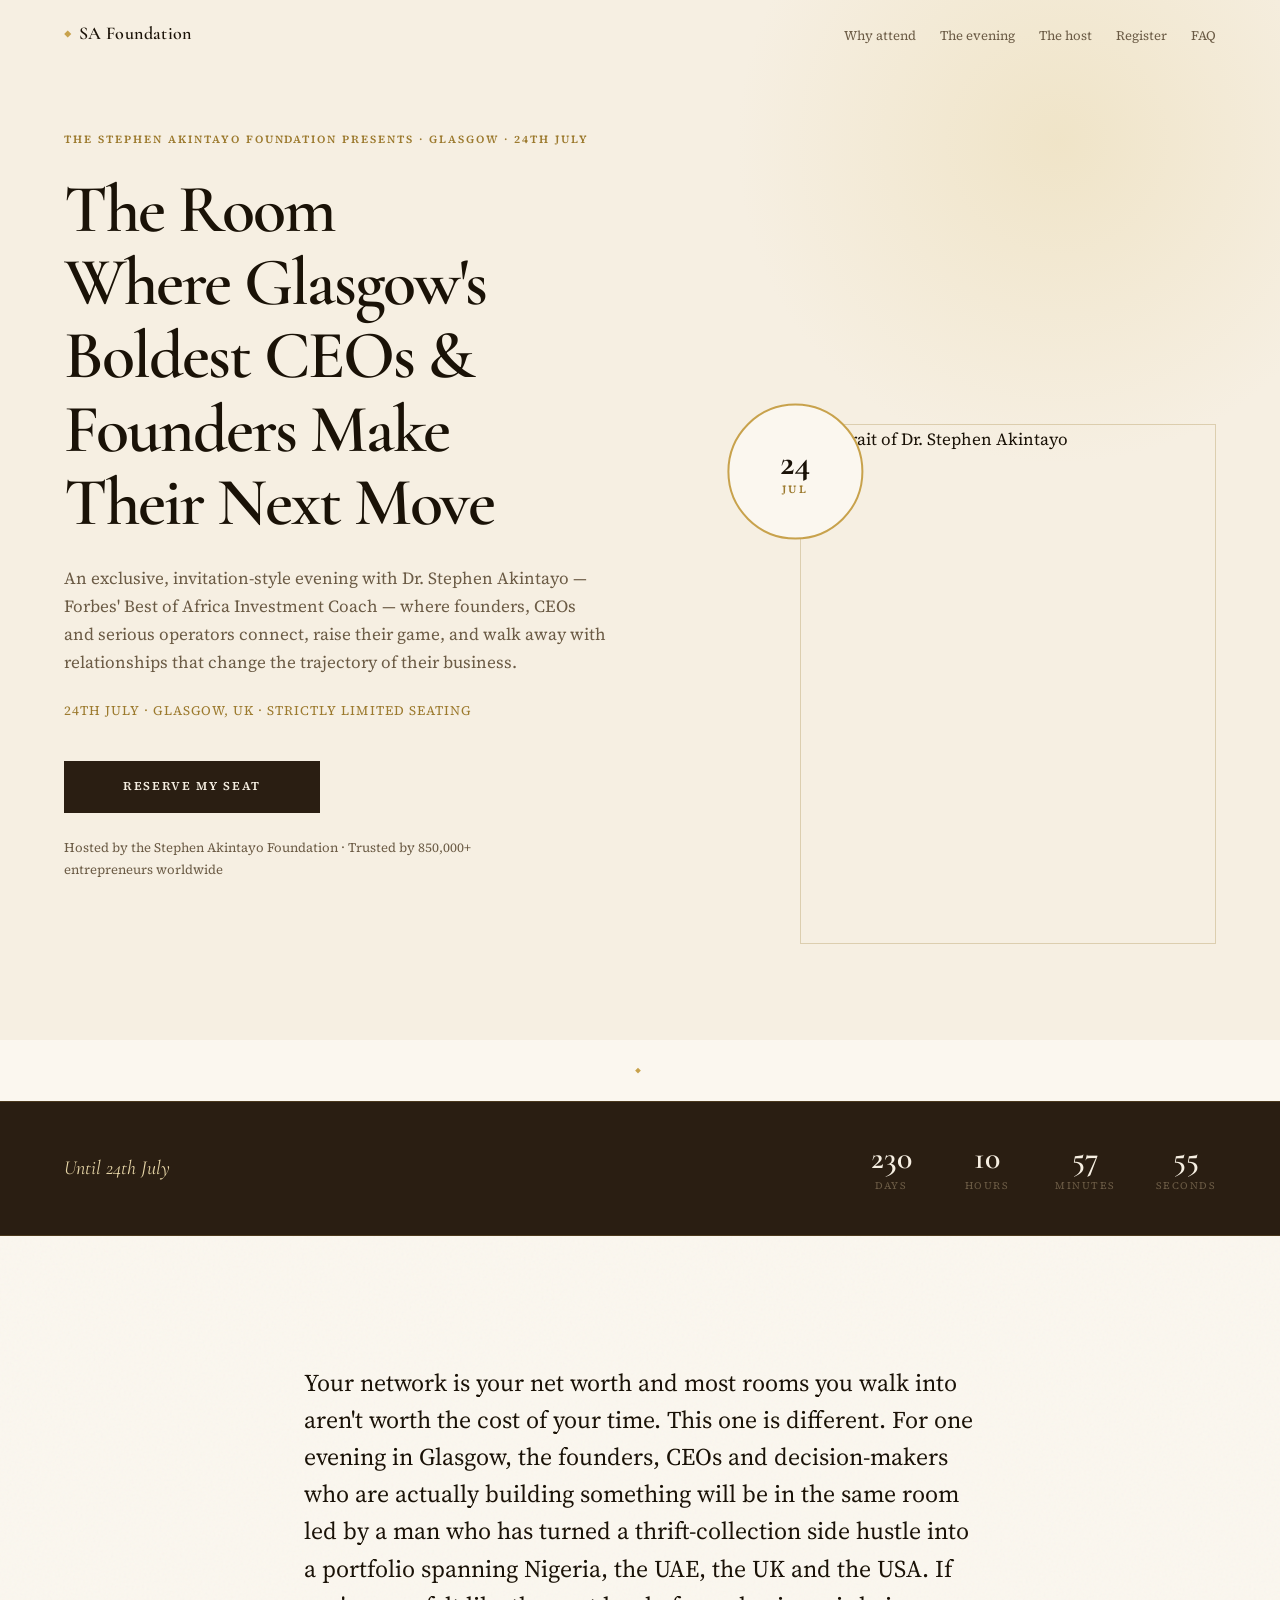
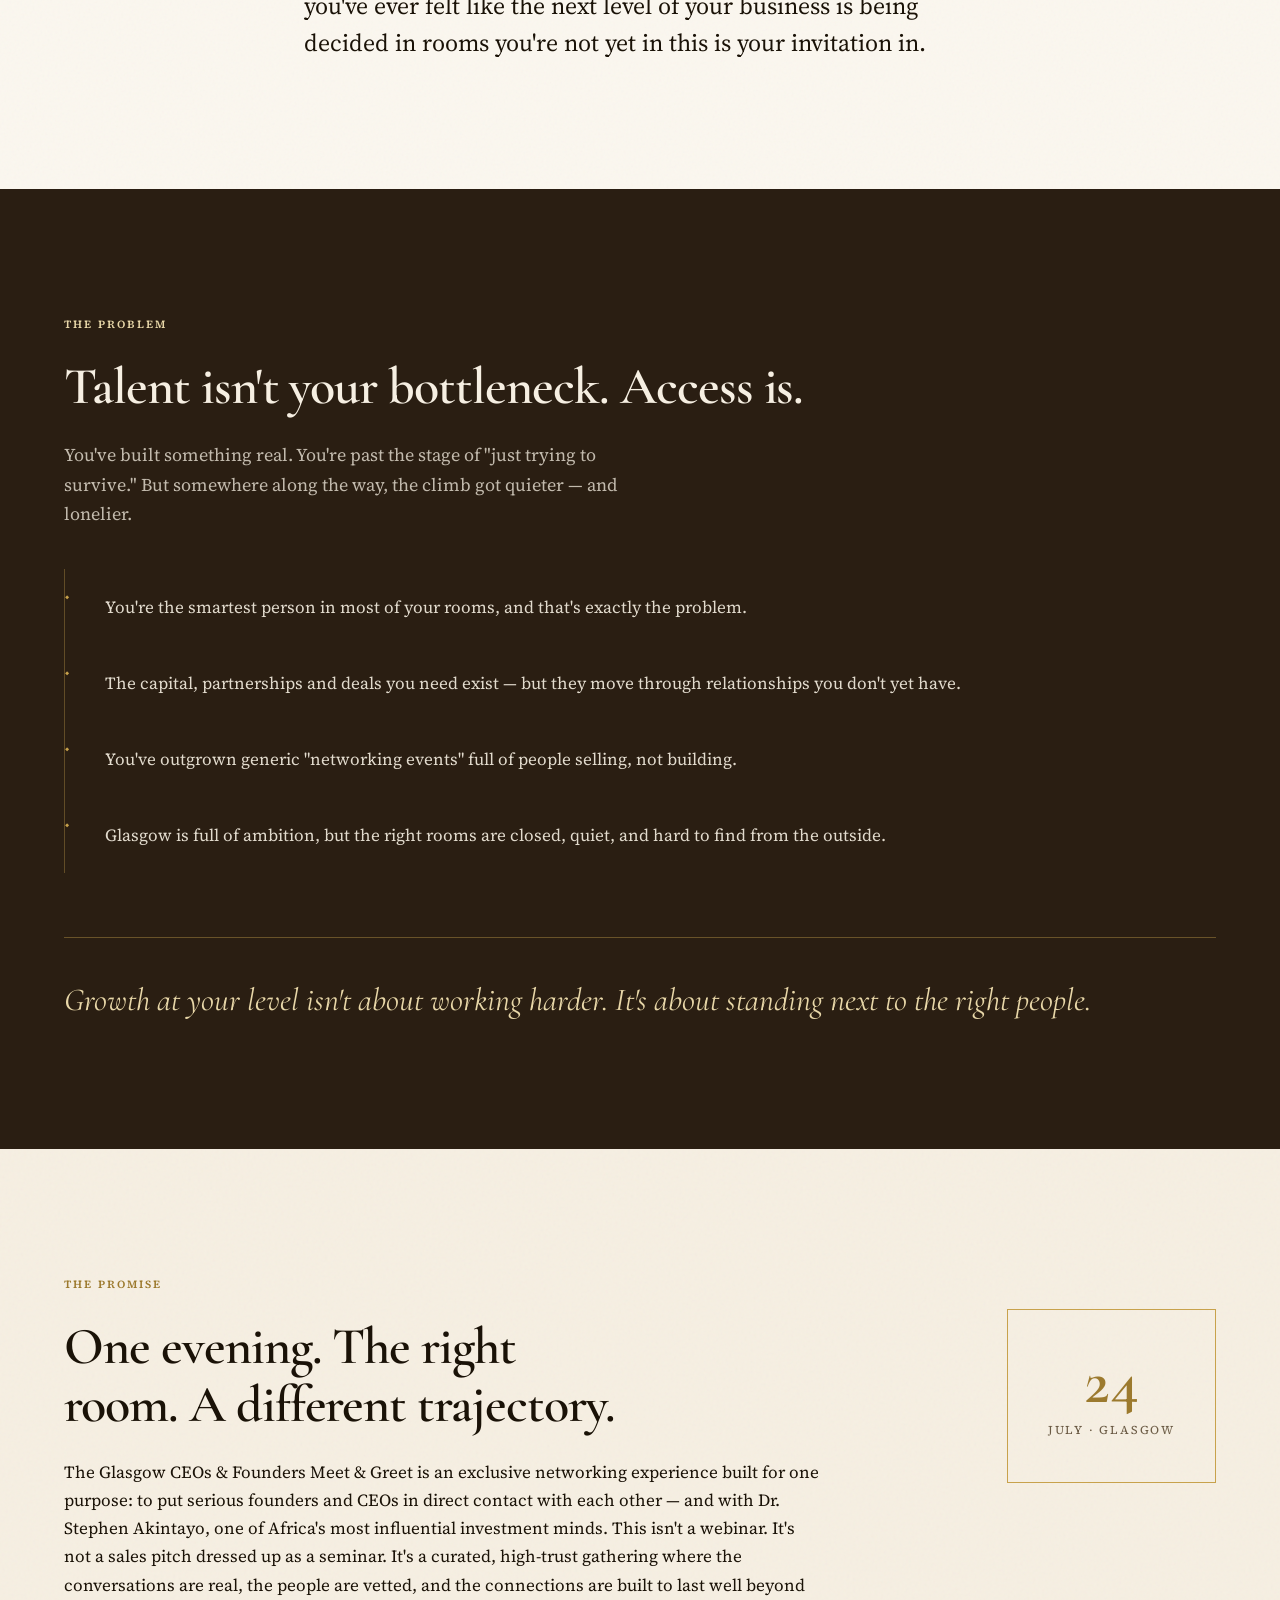
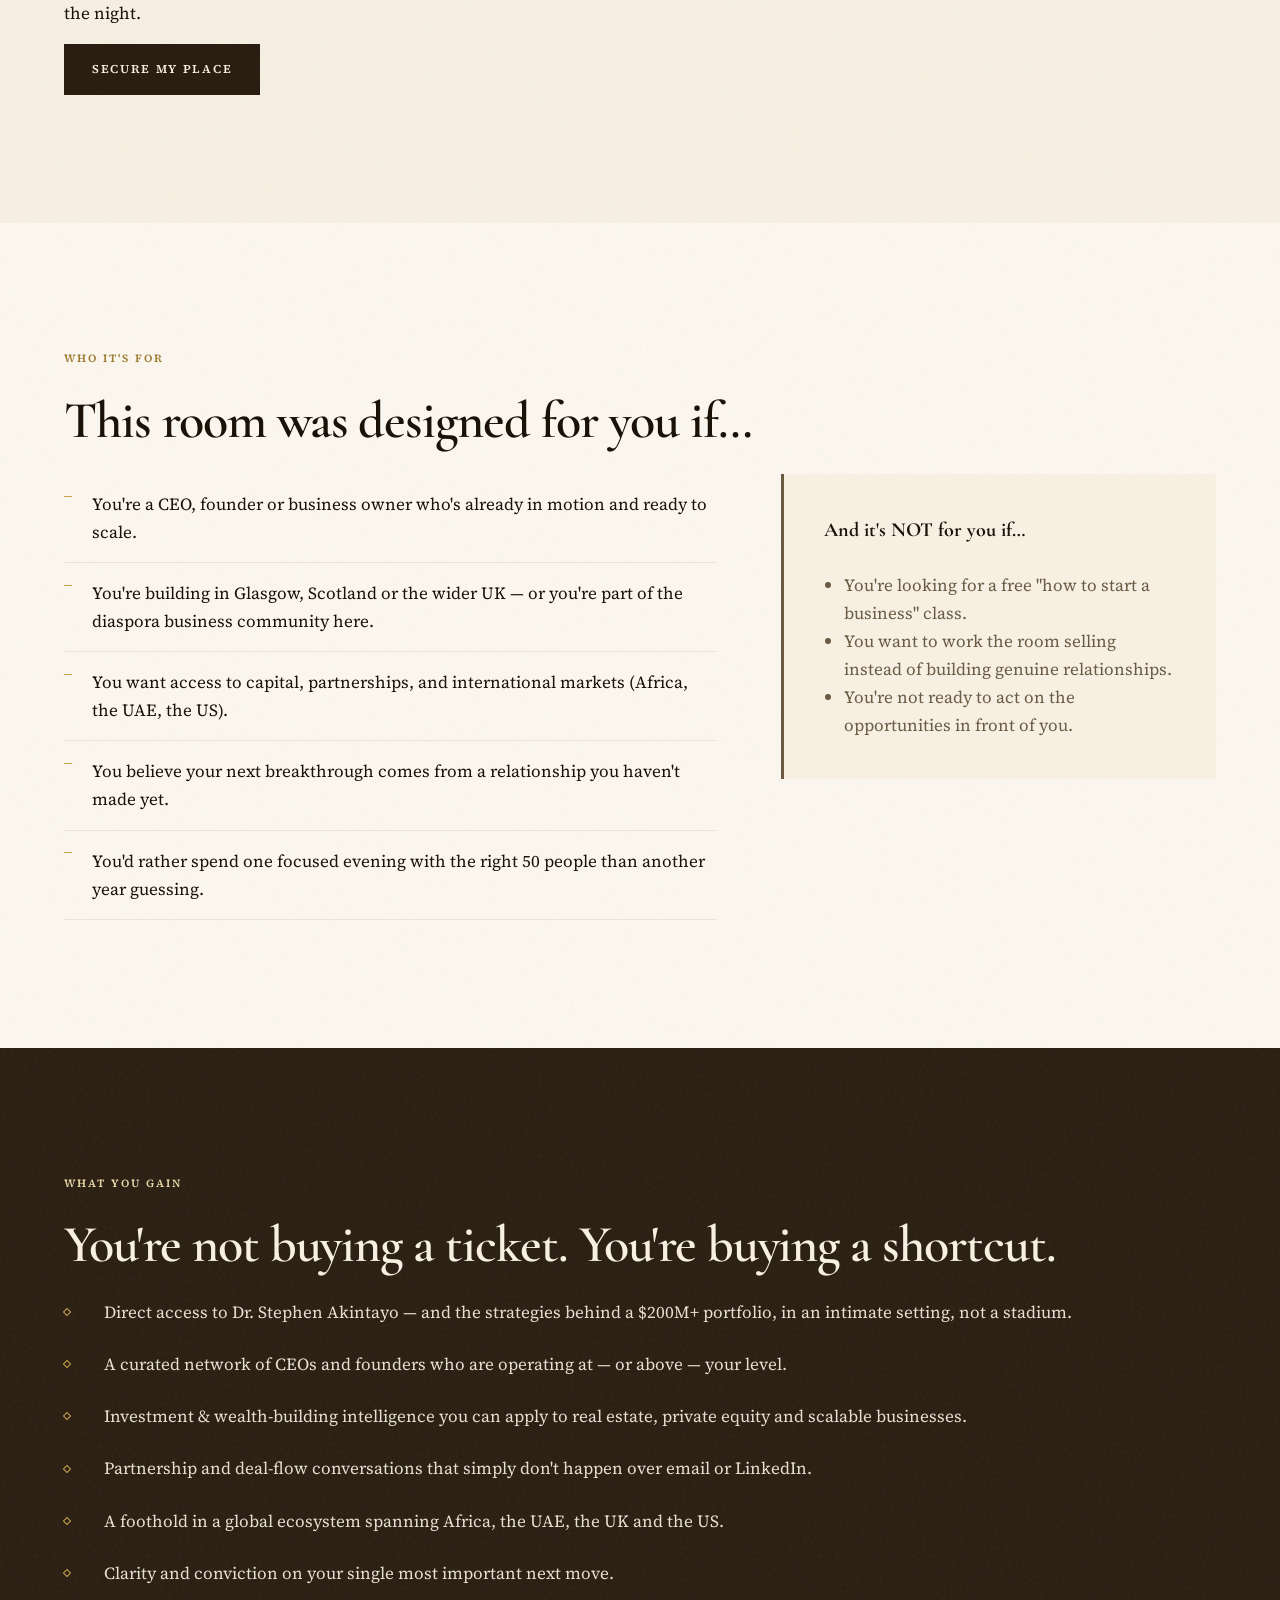
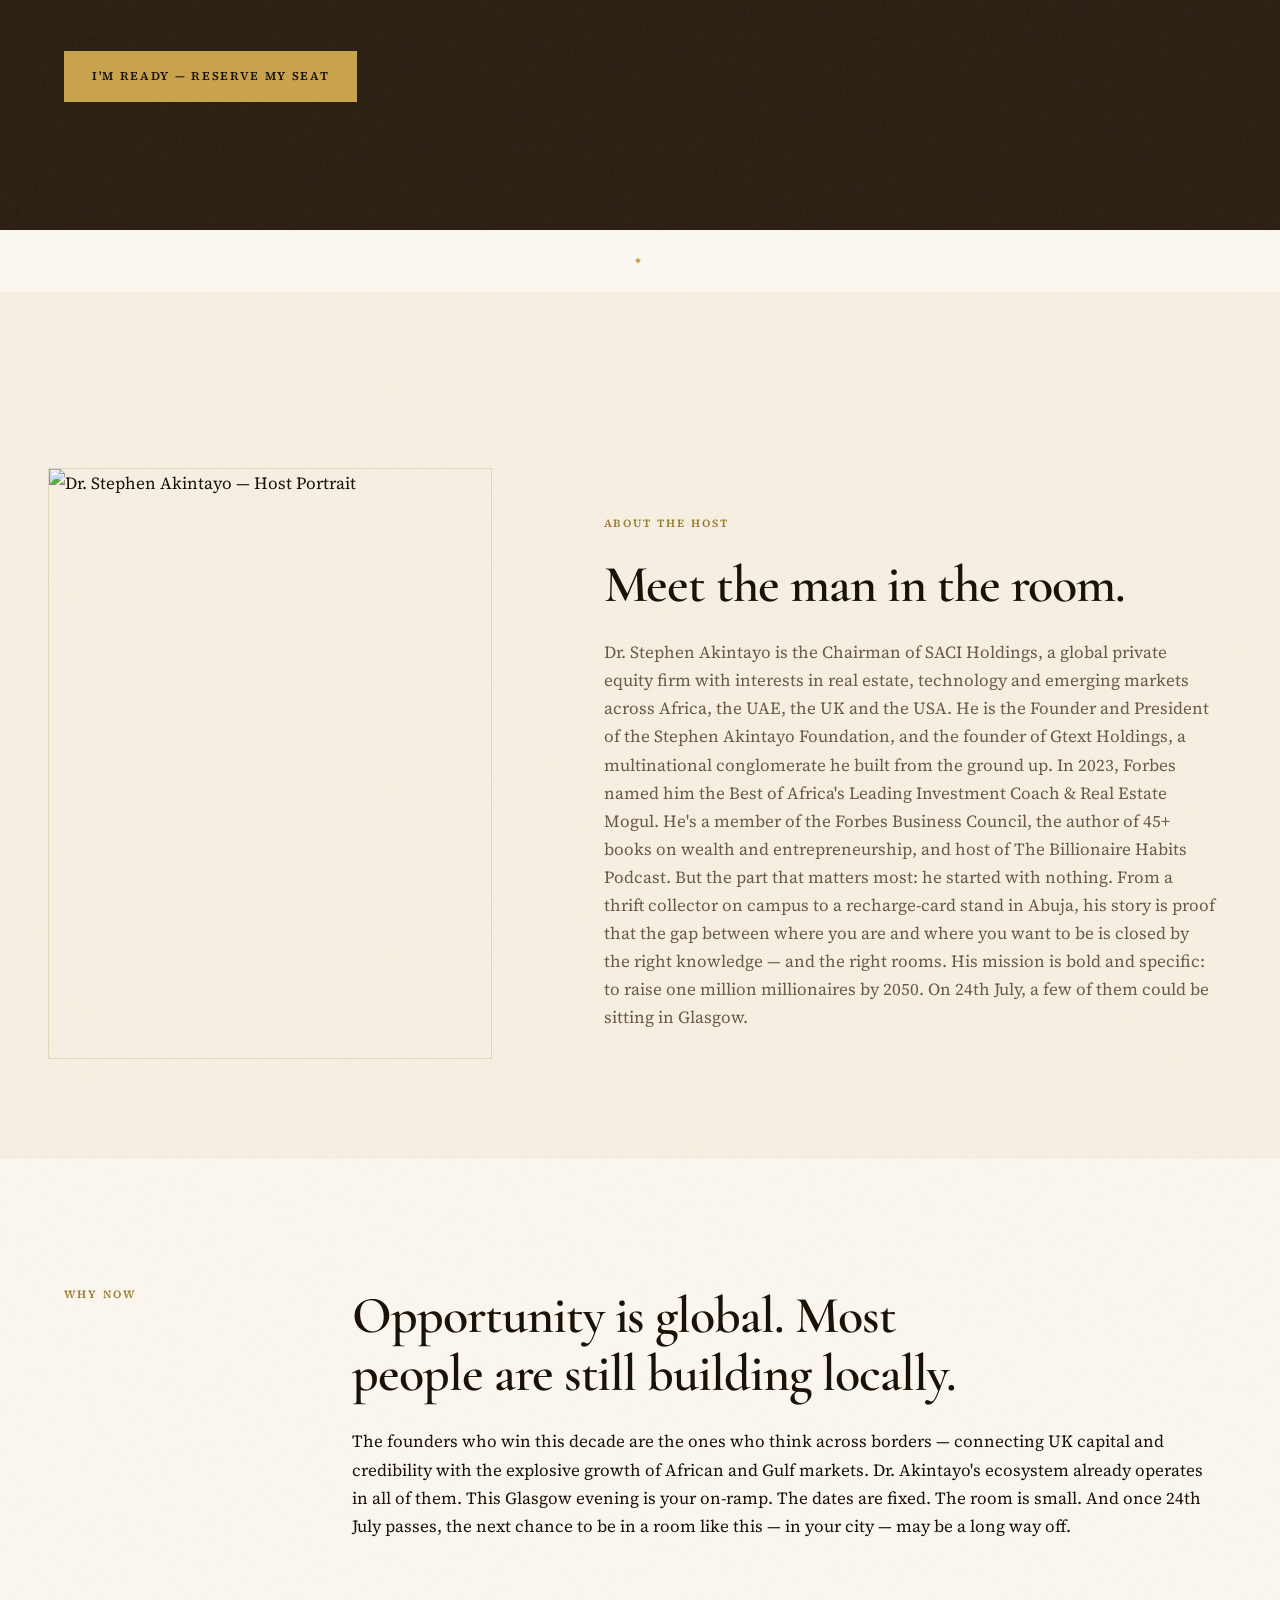
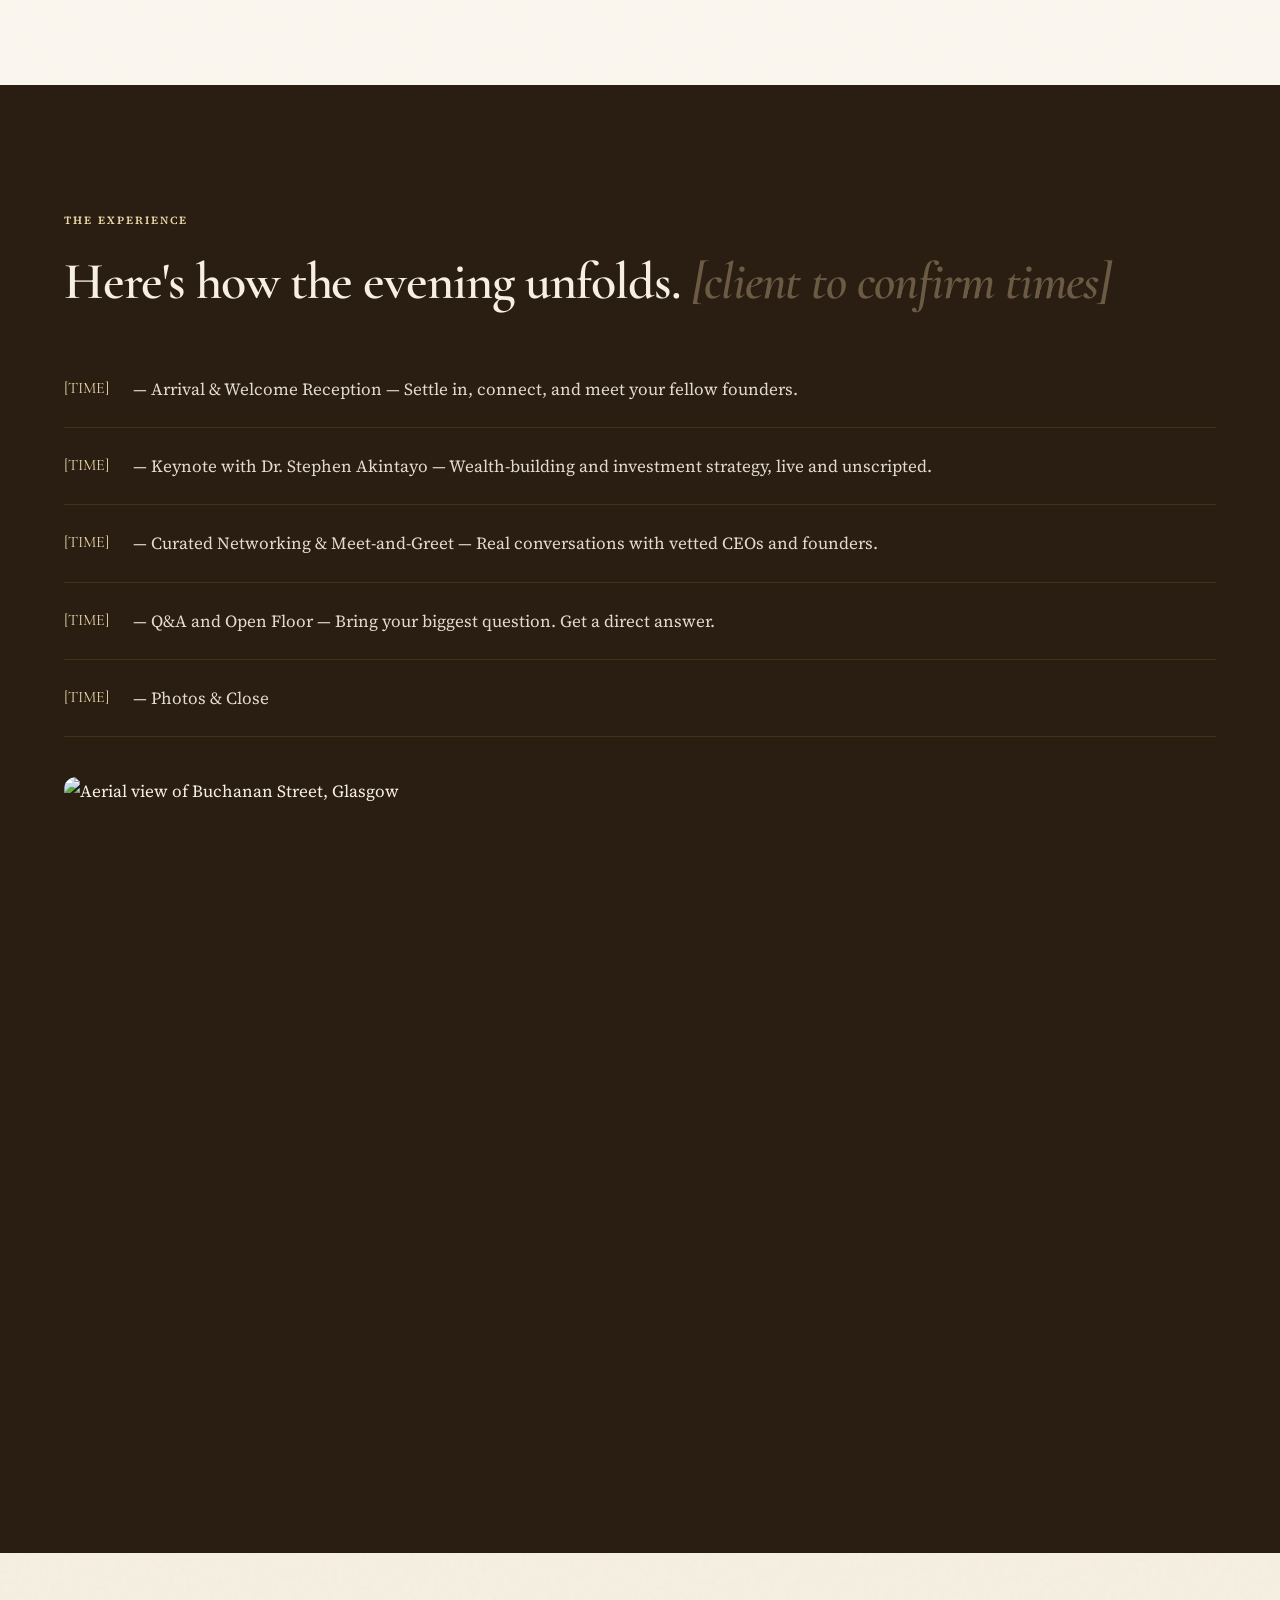
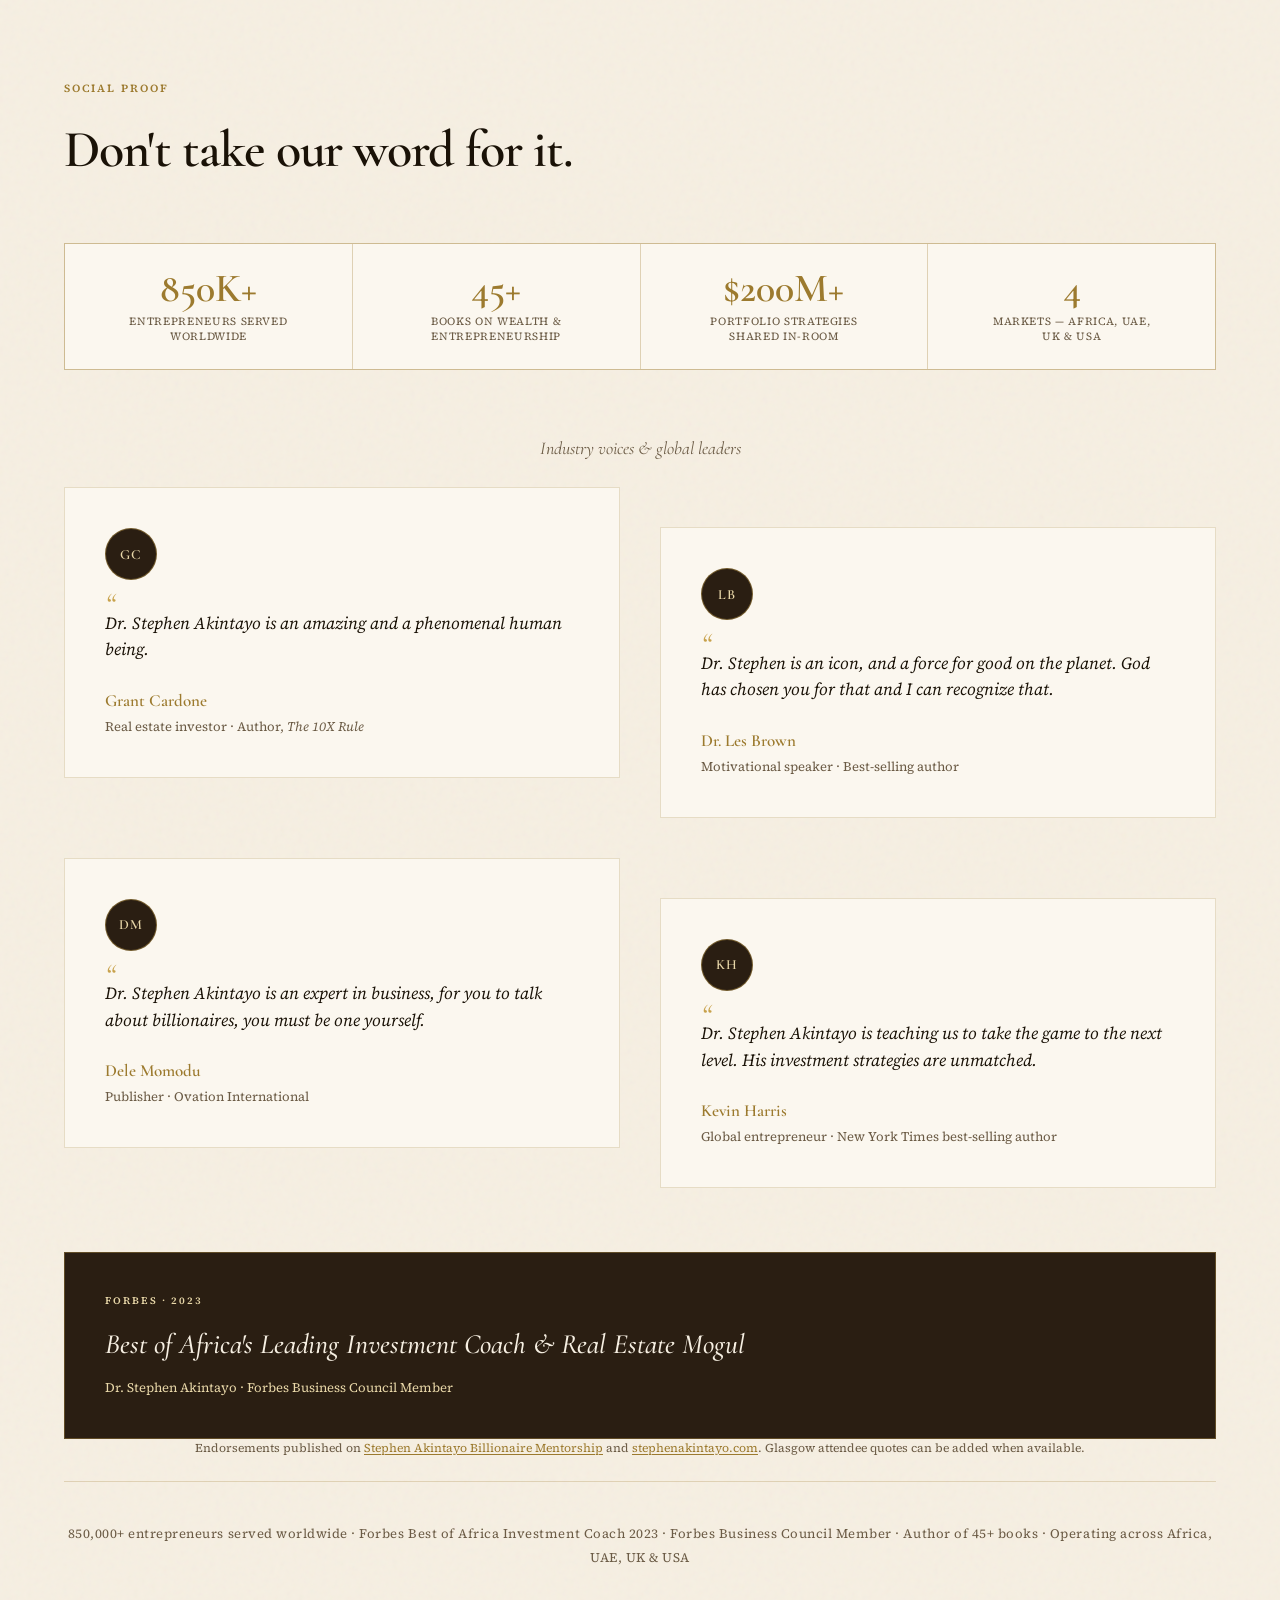
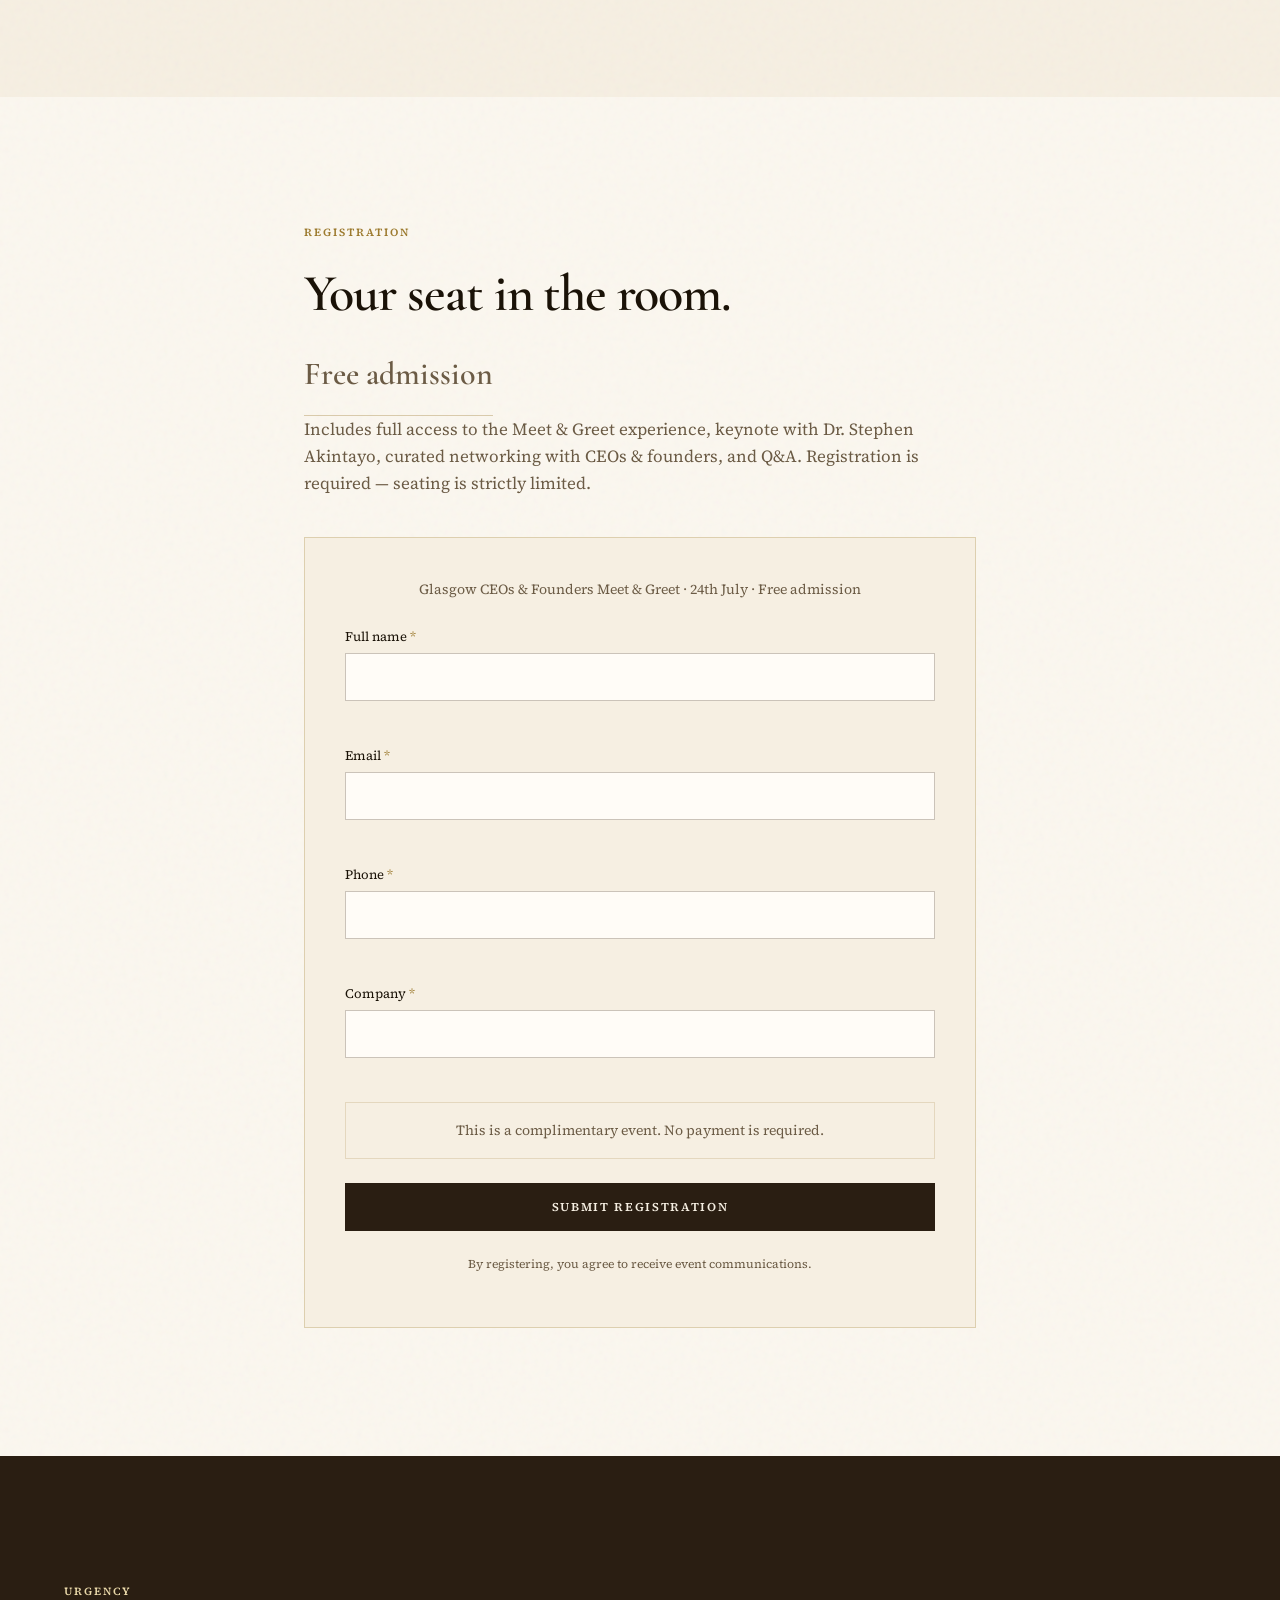
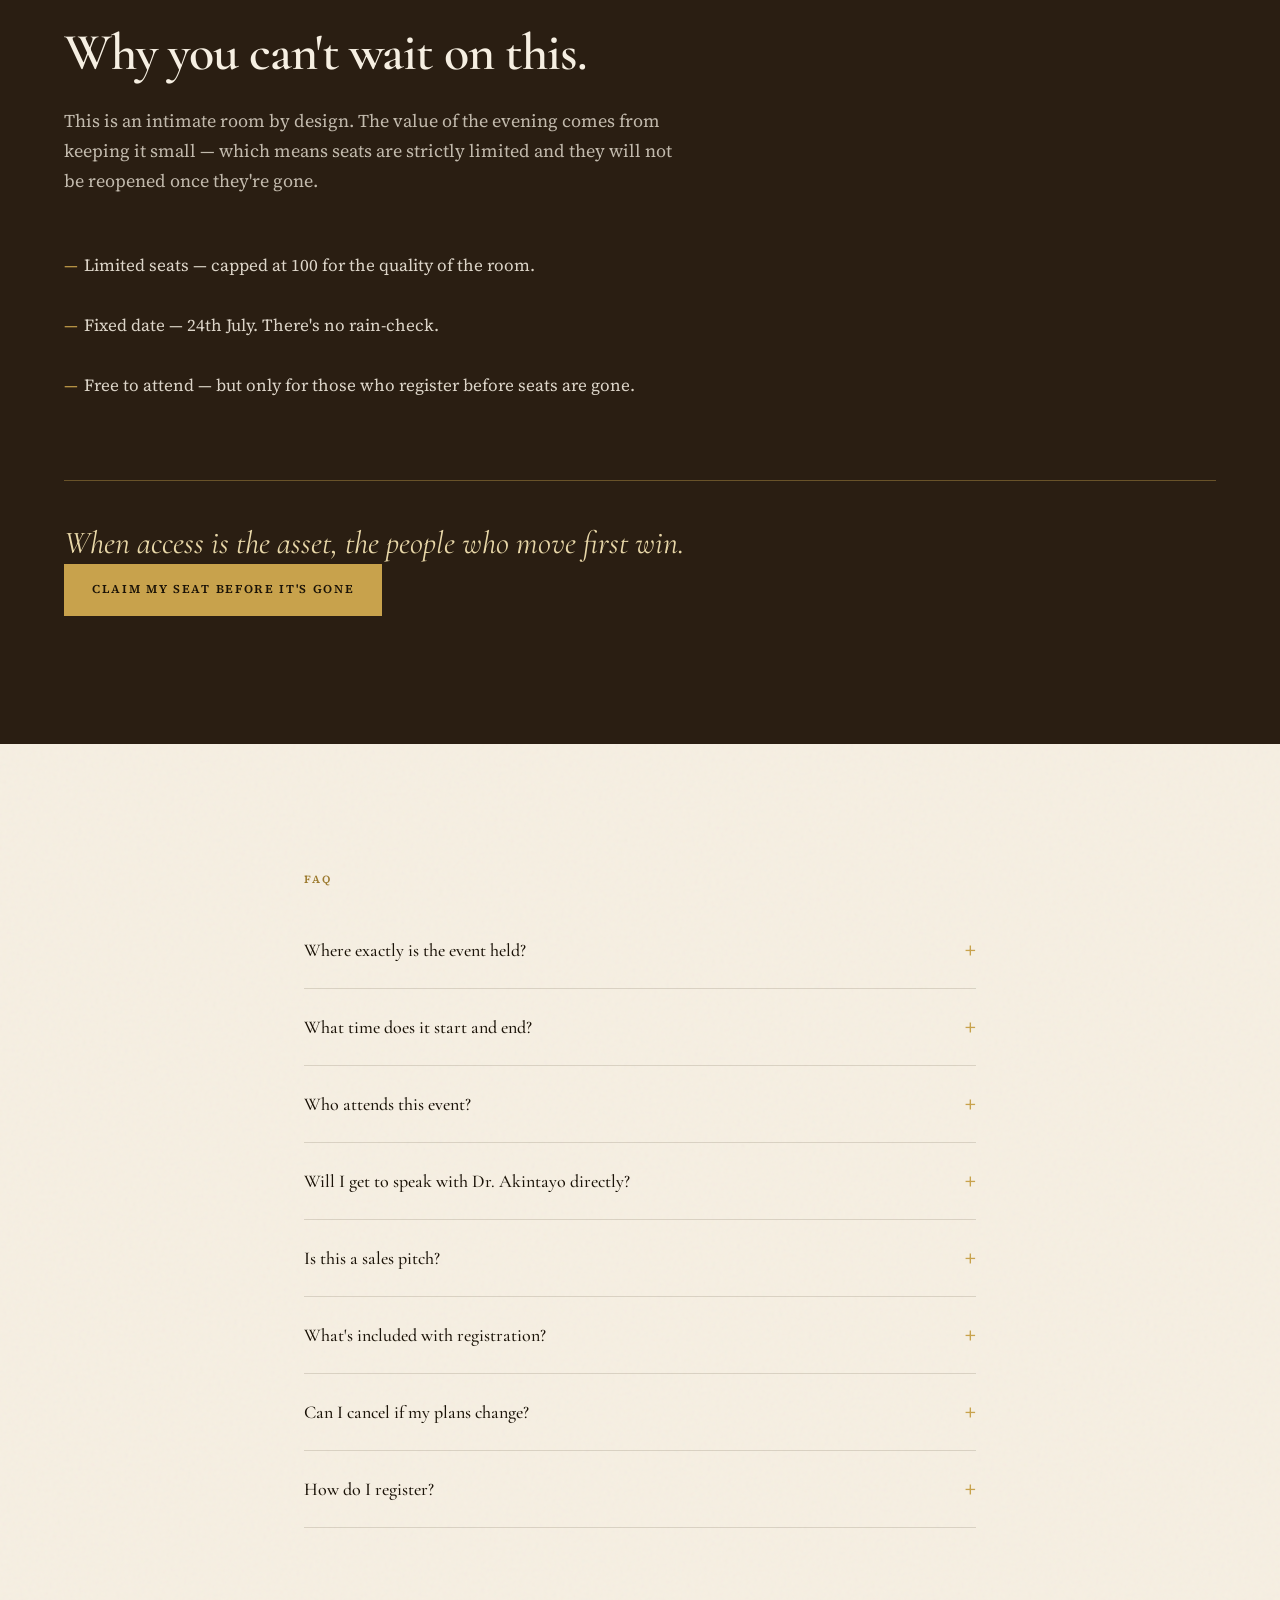
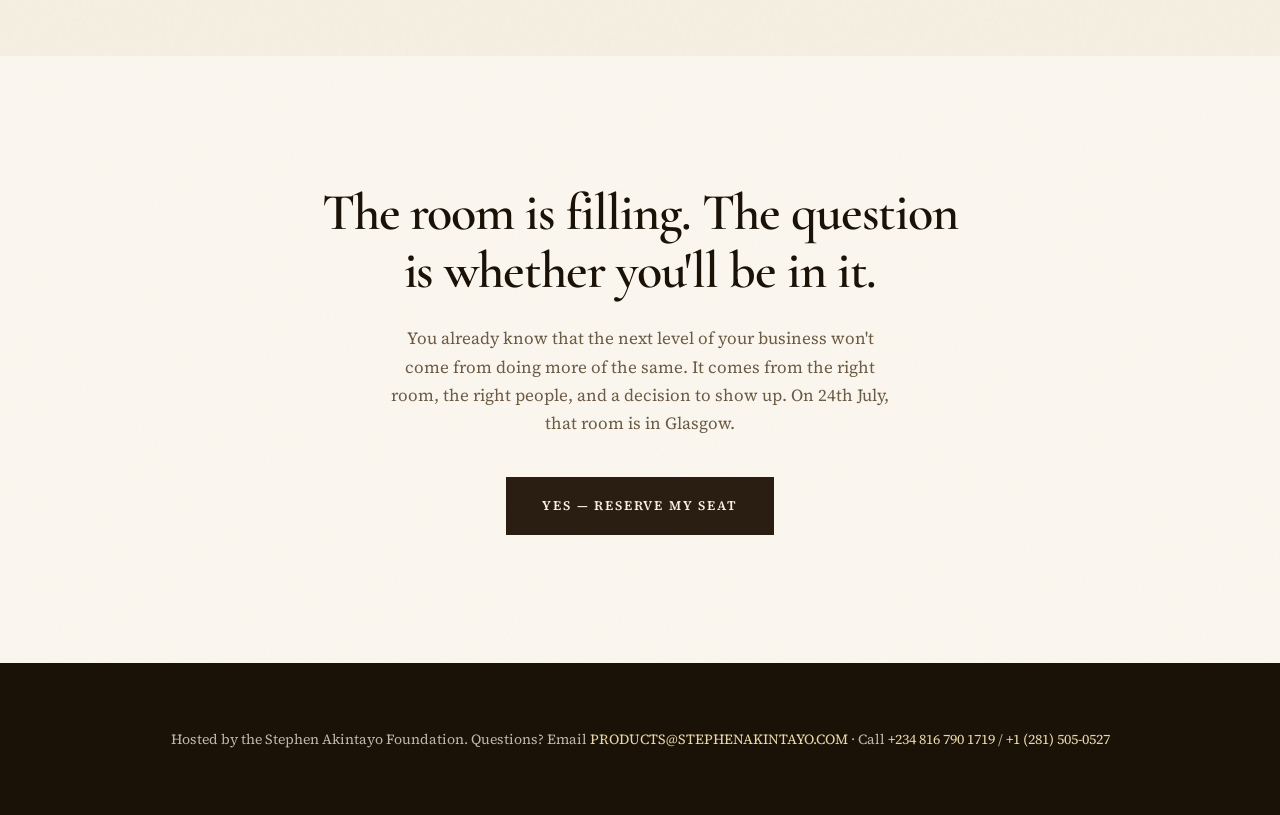
==== commit 46bcdbdc: "Refactor registration functionality: Replace modal with a registration form in the HTML, update Java" ====
--- a/index.html
+++ b/index.html
@@ -50,7 +50,7 @@
           <li><a href="#faq">FAQ</a></li>
         </ul>
       </nav>
-      <button type="button" class="btn btn--header btn--cta-header" data-open-modal hidden>Reserve Seat</button>
+      <a href="#register" class="btn btn--header btn--cta-header" hidden>Reserve Seat</a>
       <button type="button" class="nav-toggle" id="nav-toggle" aria-expanded="false" aria-controls="mobile-nav" aria-label="Open menu">
         <span class="nav-toggle-bar"></span>
         <span class="nav-toggle-bar"></span>
@@ -64,7 +64,7 @@
         <li><a href="#host">The host</a></li>
         <li><a href="#register">Register</a></li>
         <li><a href="#faq">FAQ</a></li>
-        <li><button type="button" class="btn btn--primary btn--full" data-open-modal>Reserve Seat</button></li>
+        <li><a href="#register" class="btn btn--primary btn--full">Reserve Seat</a></li>
       </ul>
     </nav>
   </header>
@@ -80,7 +80,7 @@
           <p class="hero-sub hero-reveal">An exclusive, invitation-style evening with Dr. Stephen Akintayo — Forbes' Best of Africa Investment Coach — where founders, CEOs and serious operators connect, raise their game, and walk away with relationships that change the trajectory of their business.</p>
           <p class="hero-detail hero-reveal">24th July · Glasgow, UK · Strictly Limited Seating</p>
           <div class="hero-actions hero-reveal">
-            <button type="button" class="btn btn--primary" data-open-modal>RESERVE MY SEAT</button>
+            <a href="#register" class="btn btn--primary">RESERVE MY SEAT</a>
           </div>
           <p class="hero-trust hero-reveal">Hosted by the Stephen Akintayo Foundation · Trusted by 850,000+ entrepreneurs worldwide</p>
         </div>
@@ -153,7 +153,7 @@
           <p class="eyebrow">The promise</p>
           <h2 id="promise-heading" class="section-title">One evening. The right room. A different trajectory.</h2>
           <p>The Glasgow CEOs &amp; Founders Meet &amp; Greet is an exclusive networking experience built for one purpose: to put serious founders and CEOs in direct contact with each other — and with Dr. Stephen Akintayo, one of Africa's most influential investment minds. This isn't a webinar. It's not a sales pitch dressed up as a seminar. It's a curated, high-trust gathering where the conversations are real, the people are vetted, and the connections are built to last well beyond the night.</p>
-          <button type="button" class="btn btn--primary" data-open-modal>SECURE MY PLACE</button>
+          <a href="#register" class="btn btn--primary">SECURE MY PLACE</a>
         </div>
         <aside class="split-aside split-aside--offset">
           <div class="accent-block">
@@ -202,7 +202,7 @@
           <li>A foothold in a global ecosystem spanning Africa, the UAE, the UK and the US.</li>
           <li>Clarity and conviction on your single most important next move.</li>
         </ul>
-        <button type="button" class="btn btn--primary btn--on-dark" data-open-modal>I'M READY — RESERVE MY SEAT</button>
+        <a href="#register" class="btn btn--primary btn--on-dark">I'M READY — RESERVE MY SEAT</a>
       </div>
     </section>
 
@@ -365,7 +365,51 @@
           <p class="registration-badge">Free admission</p>
           <p>Includes full access to the Meet &amp; Greet experience, keynote with Dr. Stephen Akintayo, curated networking with CEOs &amp; founders, and Q&amp;A. Registration is required — seating is strictly limited.</p>
         </div>
-        <button type="button" class="btn btn--primary" data-open-modal>REGISTER NOW</button>
+
+        <div class="register-form-wrap" id="register-form-wrap">
+          <p class="form-success" id="form-success" hidden role="status">Thank you. Your registration has been received. We'll be in touch shortly with next steps.</p>
+          <form
+            id="register-form"
+            class="register-form"
+            action="https://formspree.io/f/xojbrgaw"
+            method="POST"
+            novalidate
+            aria-describedby="register-form-desc"
+          >
+            <p id="register-form-desc" class="register-form-desc">Glasgow CEOs &amp; Founders Meet &amp; Greet · 24th July · Free admission</p>
+            <input type="hidden" name="_subject" value="Glasgow CEOs &amp; Founders Meet &amp; Greet — New registration">
+            <input type="hidden" name="event" value="Glasgow CEOs &amp; Founders Meet &amp; Greet · 24 July · Free admission">
+            <label class="form-honeypot" aria-hidden="true">
+              <span>Leave blank</span>
+              <input type="text" name="_gotcha" tabindex="-1" autocomplete="off">
+            </label>
+            <div class="form-field">
+              <label for="reg-name">Full name <span class="required">*</span></label>
+              <input type="text" id="reg-name" name="name" autocomplete="name" required>
+              <span class="field-error" id="err-name" role="alert"></span>
+            </div>
+            <div class="form-field">
+              <label for="reg-email">Email <span class="required">*</span></label>
+              <input type="email" id="reg-email" name="email" autocomplete="email" required>
+              <span class="field-error" id="err-email" role="alert"></span>
+            </div>
+            <div class="form-field">
+              <label for="reg-phone">Phone <span class="required">*</span></label>
+              <input type="tel" id="reg-phone" name="phone" autocomplete="tel" required>
+              <span class="field-error" id="err-phone" role="alert"></span>
+            </div>
+            <div class="form-field">
+              <label for="reg-company">Company <span class="required">*</span></label>
+              <input type="text" id="reg-company" name="company" autocomplete="organization" required>
+              <span class="field-error" id="err-company" role="alert"></span>
+            </div>
+            <input type="hidden" name="admission" value="free">
+            <p class="form-free-note">This is a complimentary event. No payment is required.</p>
+            <p class="form-error" id="form-error" role="alert" hidden></p>
+            <button type="submit" class="btn btn--primary btn--full" id="form-submit-btn">Submit registration</button>
+            <p class="form-note">By registering, you agree to receive event communications.</p>
+          </form>
+        </div>
       </div>
     </section>
 
@@ -381,7 +425,7 @@
           <li>Free to attend — but only for those who register before seats are gone.</li>
         </ul>
         <p class="pull-quote pull-quote--light">When access is the asset, the people who move first win.</p>
-        <button type="button" class="btn btn--primary btn--on-dark" data-open-modal>CLAIM MY SEAT BEFORE IT'S GONE</button>
+        <a href="#register" class="btn btn--primary btn--on-dark">CLAIM MY SEAT BEFORE IT'S GONE</a>
       </div>
     </section>
 
@@ -421,7 +465,7 @@
           </div>
           <div class="faq-item">
             <dt><button type="button" class="faq-trigger" aria-expanded="false" id="faq-q8" aria-controls="faq-a8">How do I register?</button></dt>
-            <dd id="faq-a8" class="faq-panel" hidden role="region" aria-labelledby="faq-q8">Tap any button on this page to reserve your seat.</dd>
+            <dd id="faq-a8" class="faq-panel" hidden role="region" aria-labelledby="faq-q8">Complete the registration form in the <a href="#register">Registration</a> section below, or tap any reserve button on this page to jump there.</dd>
           </div>
         </dl>
       </div>
@@ -433,7 +477,7 @@
         <h2 id="final-heading" class="section-title section-title--center">The room is filling. The question is whether you'll be in it.</h2>
         <p class="final-copy">You already know that the next level of your business won't come from doing more of the same. It comes from the right room, the right people, and a decision to show up. On 24th July, that room is in Glasgow.</p>
         <div class="final-actions">
-          <button type="button" class="btn btn--primary btn--large" data-open-modal>YES — RESERVE MY SEAT</button>
+          <a href="#register" class="btn btn--primary btn--large">YES — RESERVE MY SEAT</a>
         </div>
       </div>
     </section>
@@ -441,7 +485,7 @@
 
   <!-- Mobile sticky CTA (visible after hero scroll) -->
   <div class="mobile-cta-bar" id="mobile-cta-bar" aria-hidden="true">
-    <button type="button" class="btn btn--primary btn--full" data-open-modal>Reserve my seat</button>
+    <a href="#register" class="btn btn--primary btn--full">Reserve my seat</a>
   </div>
 
   <footer class="site-footer" role="contentinfo">
@@ -450,58 +494,6 @@
     </div>
   </footer>
 
-  <!-- Registration modal -->
-  <dialog class="modal" id="register-modal" aria-labelledby="modal-title" aria-describedby="modal-desc">
-    <div class="modal-backdrop" data-close-modal aria-hidden="true"></div>
-    <div class="modal-panel" role="document">
-      <button type="button" class="modal-close" data-close-modal aria-label="Close registration form">
-        <svg width="24" height="24" viewBox="0 0 24 24" fill="none" stroke="currentColor" stroke-width="1.5" aria-hidden="true"><path d="M18 6L6 18M6 6l12 12"/></svg>
-      </button>
-      <h2 id="modal-title" class="modal-title">Reserve your seat</h2>
-      <p id="modal-desc" class="modal-desc">Glasgow CEOs &amp; Founders Meet &amp; Greet · 24th July · Free admission</p>
-      <form
-        id="register-form"
-        class="register-form"
-        action="https://formspree.io/f/xojbrgaw"
-        method="POST"
-        novalidate
-      >
-        <input type="hidden" name="_subject" value="Glasgow CEOs &amp; Founders Meet &amp; Greet — New registration">
-        <input type="hidden" name="event" value="Glasgow CEOs &amp; Founders Meet &amp; Greet · 24 July · Free admission">
-        <label class="form-honeypot" aria-hidden="true">
-          <span>Leave blank</span>
-          <input type="text" name="_gotcha" tabindex="-1" autocomplete="off">
-        </label>
-        <div class="form-field">
-          <label for="reg-name">Full name <span class="required">*</span></label>
-          <input type="text" id="reg-name" name="name" autocomplete="name" required>
-          <span class="field-error" id="err-name" role="alert"></span>
-        </div>
-        <div class="form-field">
-          <label for="reg-email">Email <span class="required">*</span></label>
-          <input type="email" id="reg-email" name="email" autocomplete="email" required>
-          <span class="field-error" id="err-email" role="alert"></span>
-        </div>
-        <div class="form-field">
-          <label for="reg-phone">Phone <span class="required">*</span></label>
-          <input type="tel" id="reg-phone" name="phone" autocomplete="tel" required>
-          <span class="field-error" id="err-phone" role="alert"></span>
-        </div>
-        <div class="form-field">
-          <label for="reg-company">Company <span class="required">*</span></label>
-          <input type="text" id="reg-company" name="company" autocomplete="organization" required>
-          <span class="field-error" id="err-company" role="alert"></span>
-        </div>
-        <input type="hidden" name="admission" value="free">
-        <p class="form-free-note">This is a complimentary event. No payment is required.</p>
-        <p class="form-error" id="form-error" role="alert" hidden></p>
-        <button type="submit" class="btn btn--primary btn--full" id="form-submit-btn">Submit registration</button>
-        <p class="form-note">By registering, you agree to receive event communications.</p>
-      </form>
-      <p class="form-success" id="form-success" hidden role="status">Thank you. Your registration has been received. We'll be in touch shortly with next steps.</p>
-    </div>
-  </dialog>
-
   <script src="script.js" defer></script>
 </body>
 </html>
--- a/styles.css
+++ b/styles.css
@@ -281,6 +281,26 @@
   transition: background 0.3s var(--ease-out), color 0.3s var(--ease-out), transform 0.3s var(--ease-out);
 }
 
+a.btn {
+  text-decoration: none;
+}
+
+a.btn--primary {
+  color: var(--ivory);
+}
+
+a.btn--on-dark {
+  color: var(--ink);
+}
+
+a.btn--header {
+  color: var(--ink);
+}
+
+a.btn--header.is-visible {
+  color: var(--ivory);
+}
+
 .btn--primary {
   background: var(--espresso);
   color: var(--ivory);
@@ -1267,6 +1287,40 @@
   line-height: 1.6;
 }
 
+.register-form-wrap {
+  margin-top: var(--space-lg);
+  padding: var(--space-lg);
+  background: var(--ivory);
+  border: 1px solid rgba(156, 122, 46, 0.28);
+}
+
+.register-form-wrap.is-complete {
+  border-color: var(--gold);
+}
+
+.register-form-desc {
+  font-size: 0.875rem;
+  color: var(--muted);
+  margin: 0 0 var(--space-md);
+  text-align: center;
+}
+
+.register-form-wrap .form-success {
+  margin-bottom: var(--space-md);
+  padding: var(--space-md);
+  background: var(--cream);
+  border: 1px solid rgba(156, 122, 46, 0.35);
+  text-align: center;
+}
+
+.register-form-wrap .form-success[hidden] {
+  display: none;
+}
+
+.register-form-wrap.is-complete .form-success {
+  margin-bottom: 0;
+}
+
 .form-free-note {
   font-size: 0.875rem;
   color: var(--muted);
@@ -1390,73 +1444,6 @@
   text-decoration: underline;
 }
 
-/* Modal */
-.modal {
-  position: fixed;
-  inset: 0;
-  z-index: 2000;
-  display: flex;
-  align-items: flex-end;
-  justify-content: center;
-  padding: 0;
-  border: none;
-  background: transparent;
-  max-width: none;
-  max-height: none;
-  width: 100%;
-  height: 100%;
-}
-
-.modal::backdrop {
-  background: rgba(26, 18, 7, 0.65);
-}
-
-.modal:not([open]) {
-  display: none;
-}
-
-.modal-backdrop {
-  position: absolute;
-  inset: 0;
-}
-
-.modal-panel {
-  position: relative;
-  width: 100%;
-  max-width: 26rem;
-  max-height: min(92vh, 92dvh);
-  overflow-y: auto;
-  -webkit-overflow-scrolling: touch;
-  background: var(--cream);
-  padding: var(--space-xl) var(--gutter);
-  padding-bottom: max(var(--space-xl), env(safe-area-inset-bottom));
-  border: 1px solid rgba(156, 122, 46, 0.3);
-  border-radius: 0;
-}
-
-.modal-close {
-  position: absolute;
-  top: var(--space-md);
-  right: var(--space-md);
-  background: none;
-  border: none;
-  color: var(--muted);
-  cursor: pointer;
-  padding: 0.25rem;
-}
-
-.modal-title {
-  font-family: var(--font-display);
-  font-size: 1.75rem;
-  margin: 0 0 var(--space-xs);
-}
-
-.modal-desc {
-  font-size: 0.875rem;
-  color: var(--muted);
-  margin: 0 0 var(--space-lg);
-}
-
 .register-form .form-field {
   margin-bottom: var(--space-md);
 }
@@ -1531,10 +1518,9 @@
 }
 
 .form-success {
-  text-align: center;
   color: var(--gold-deep);
   font-size: 1.0625rem;
-  padding: var(--space-lg) 0;
+  line-height: 1.55;
 }
 
 /* ==========================================================================
@@ -1607,15 +1593,8 @@
     padding: var(--space-md);
   }
 
-  .modal-panel {
-    max-width: 100%;
-    max-height: 100dvh;
-    border-radius: 1rem 1rem 0 0;
-  }
-
-  .modal-title {
-    font-size: 1.5rem;
-    padding-right: 2rem;
+  .register-form-wrap {
+    padding: var(--space-md);
   }
 
   .faq-trigger {
@@ -1825,17 +1804,6 @@
 
   .testimonial-card--offset {
     margin-top: 2.5rem;
-  }
-
-  .modal {
-    align-items: center;
-    padding: var(--gutter);
-  }
-
-  .modal-panel {
-    border-radius: 0;
-    max-height: 90vh;
-    max-width: 28rem;
   }
 
   .host-image-col {
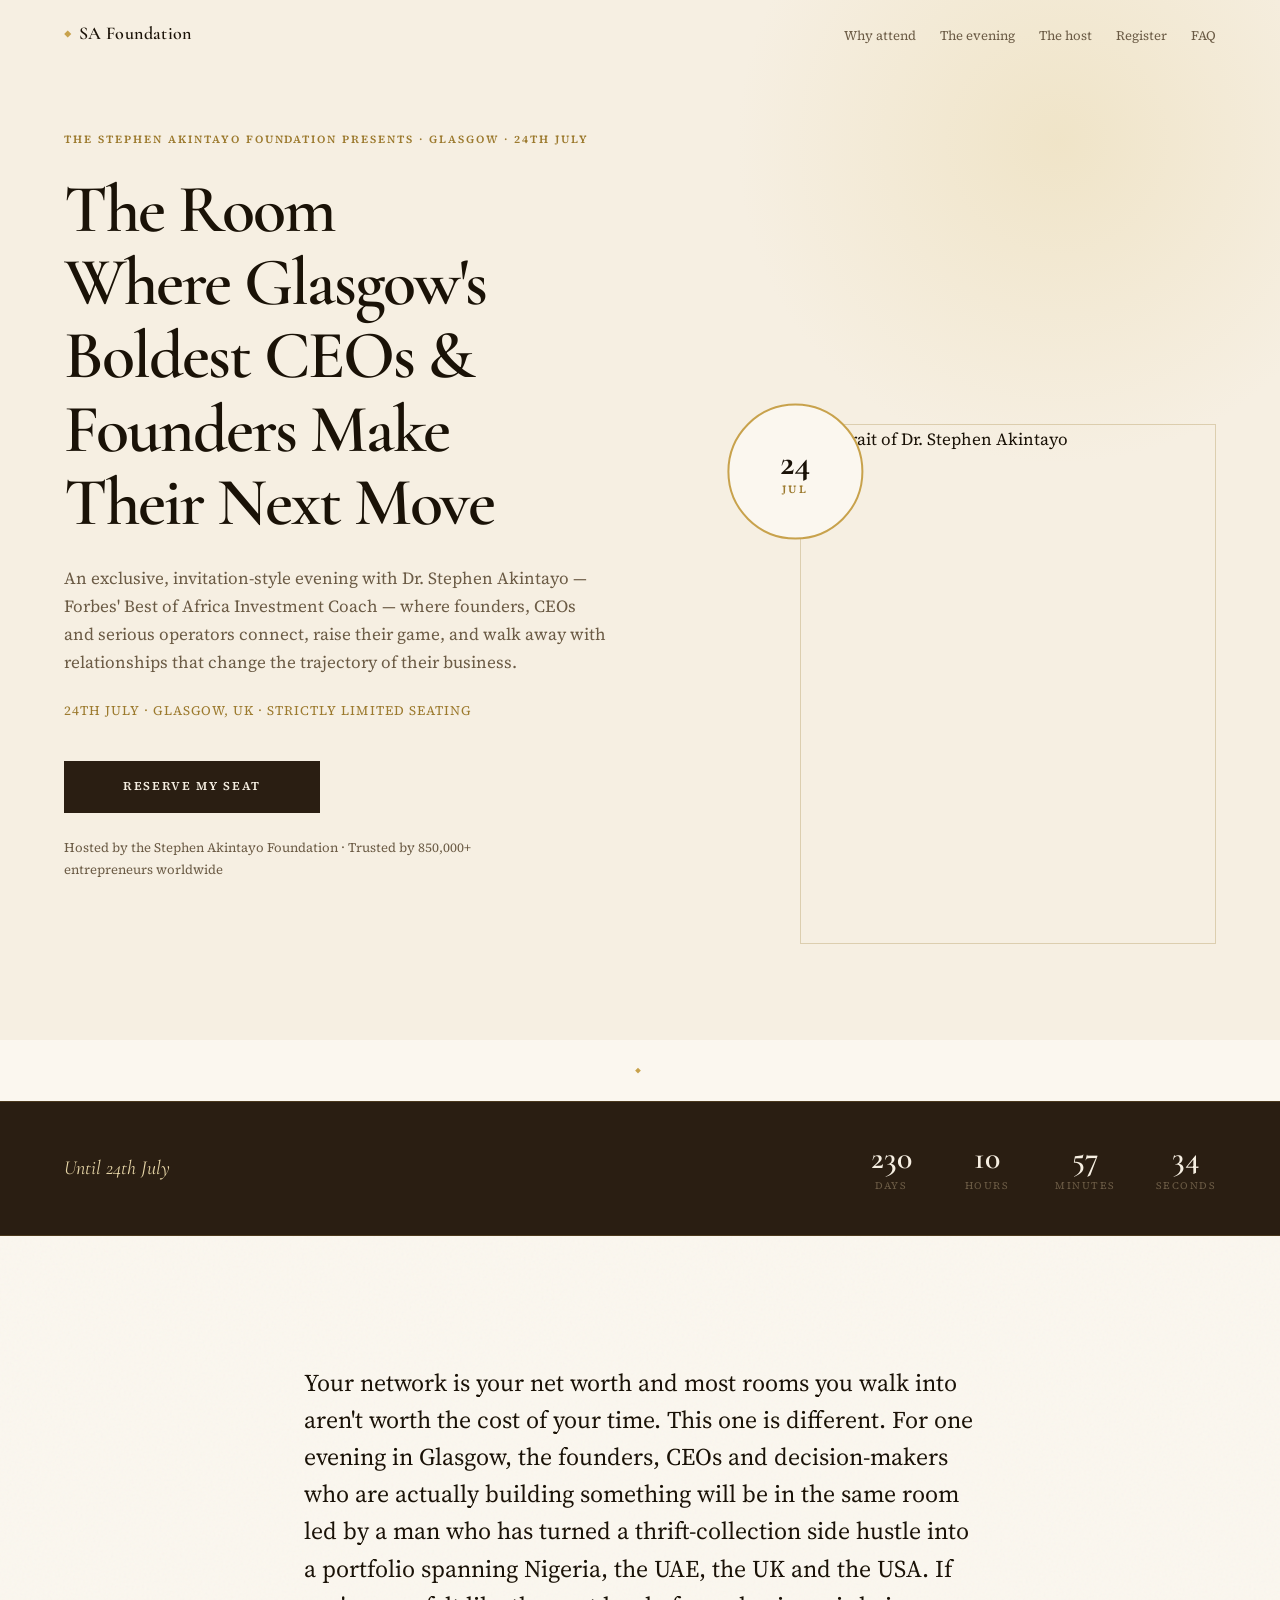
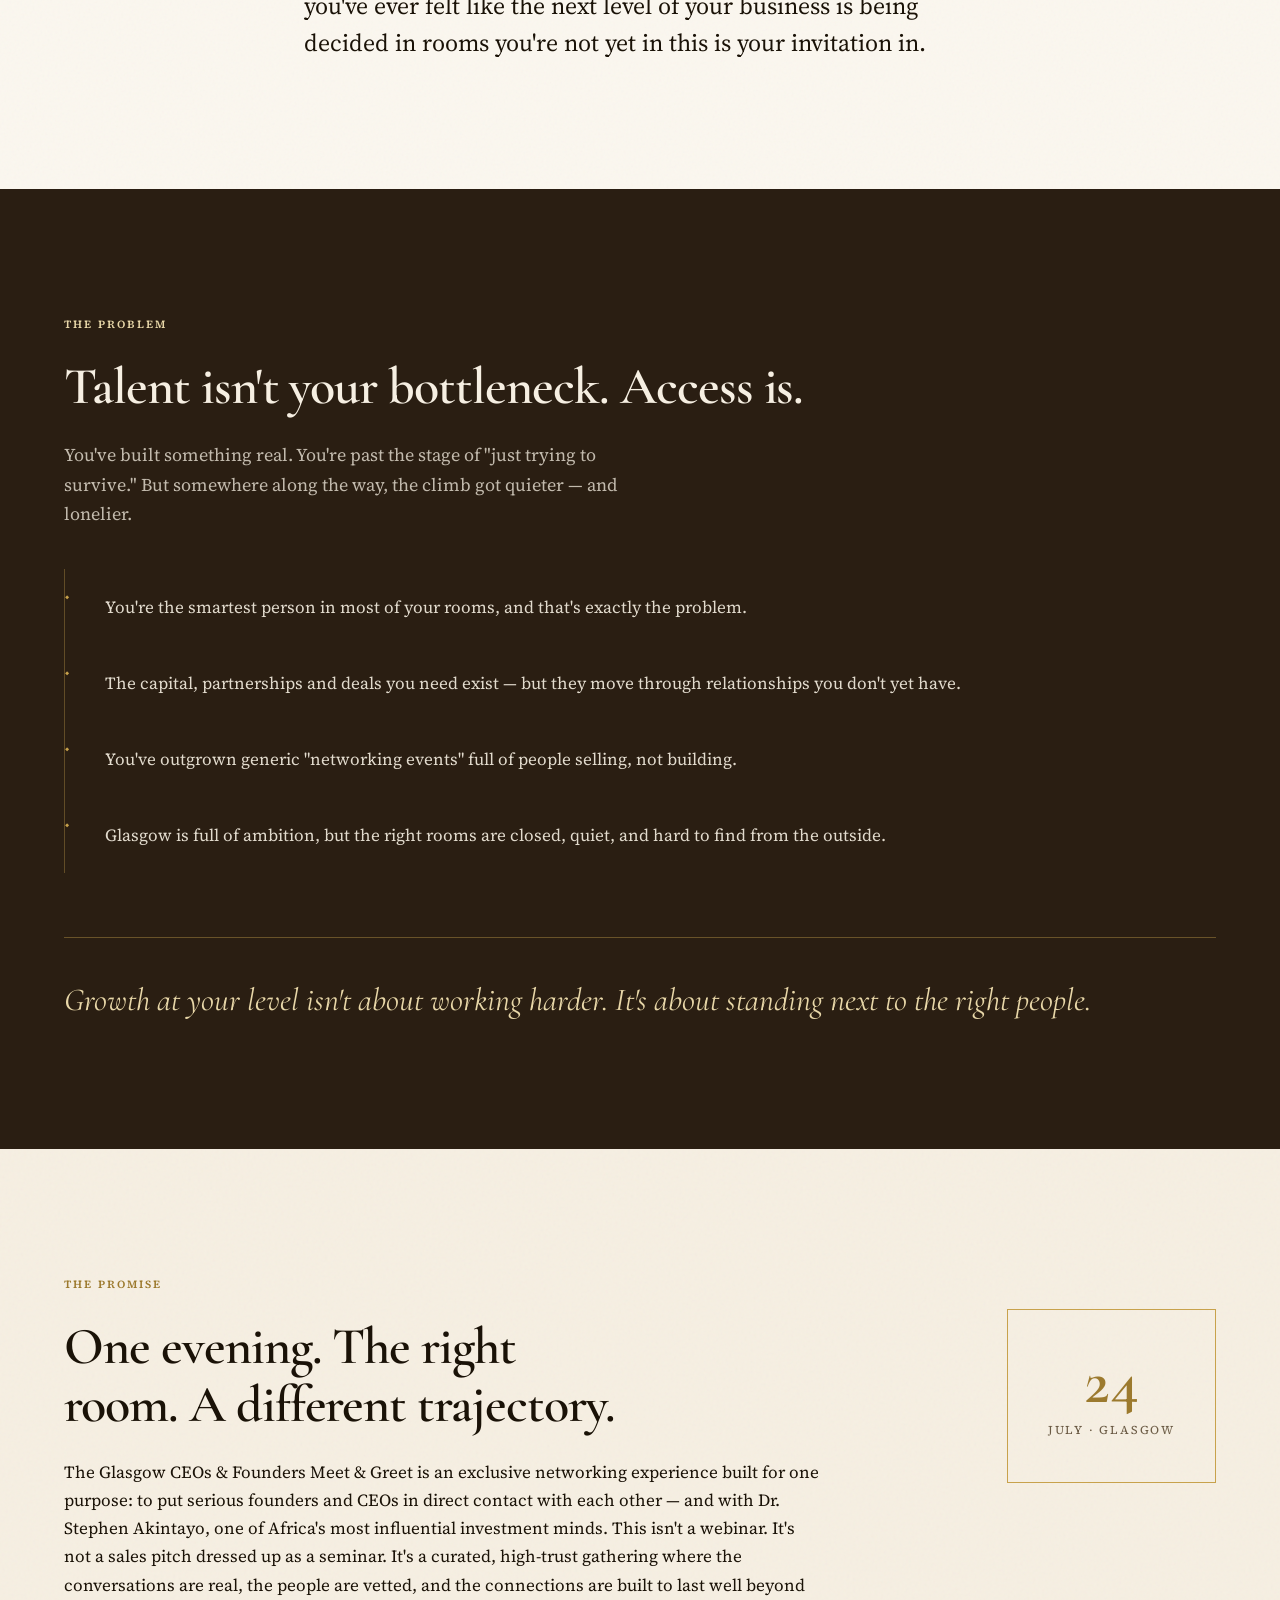
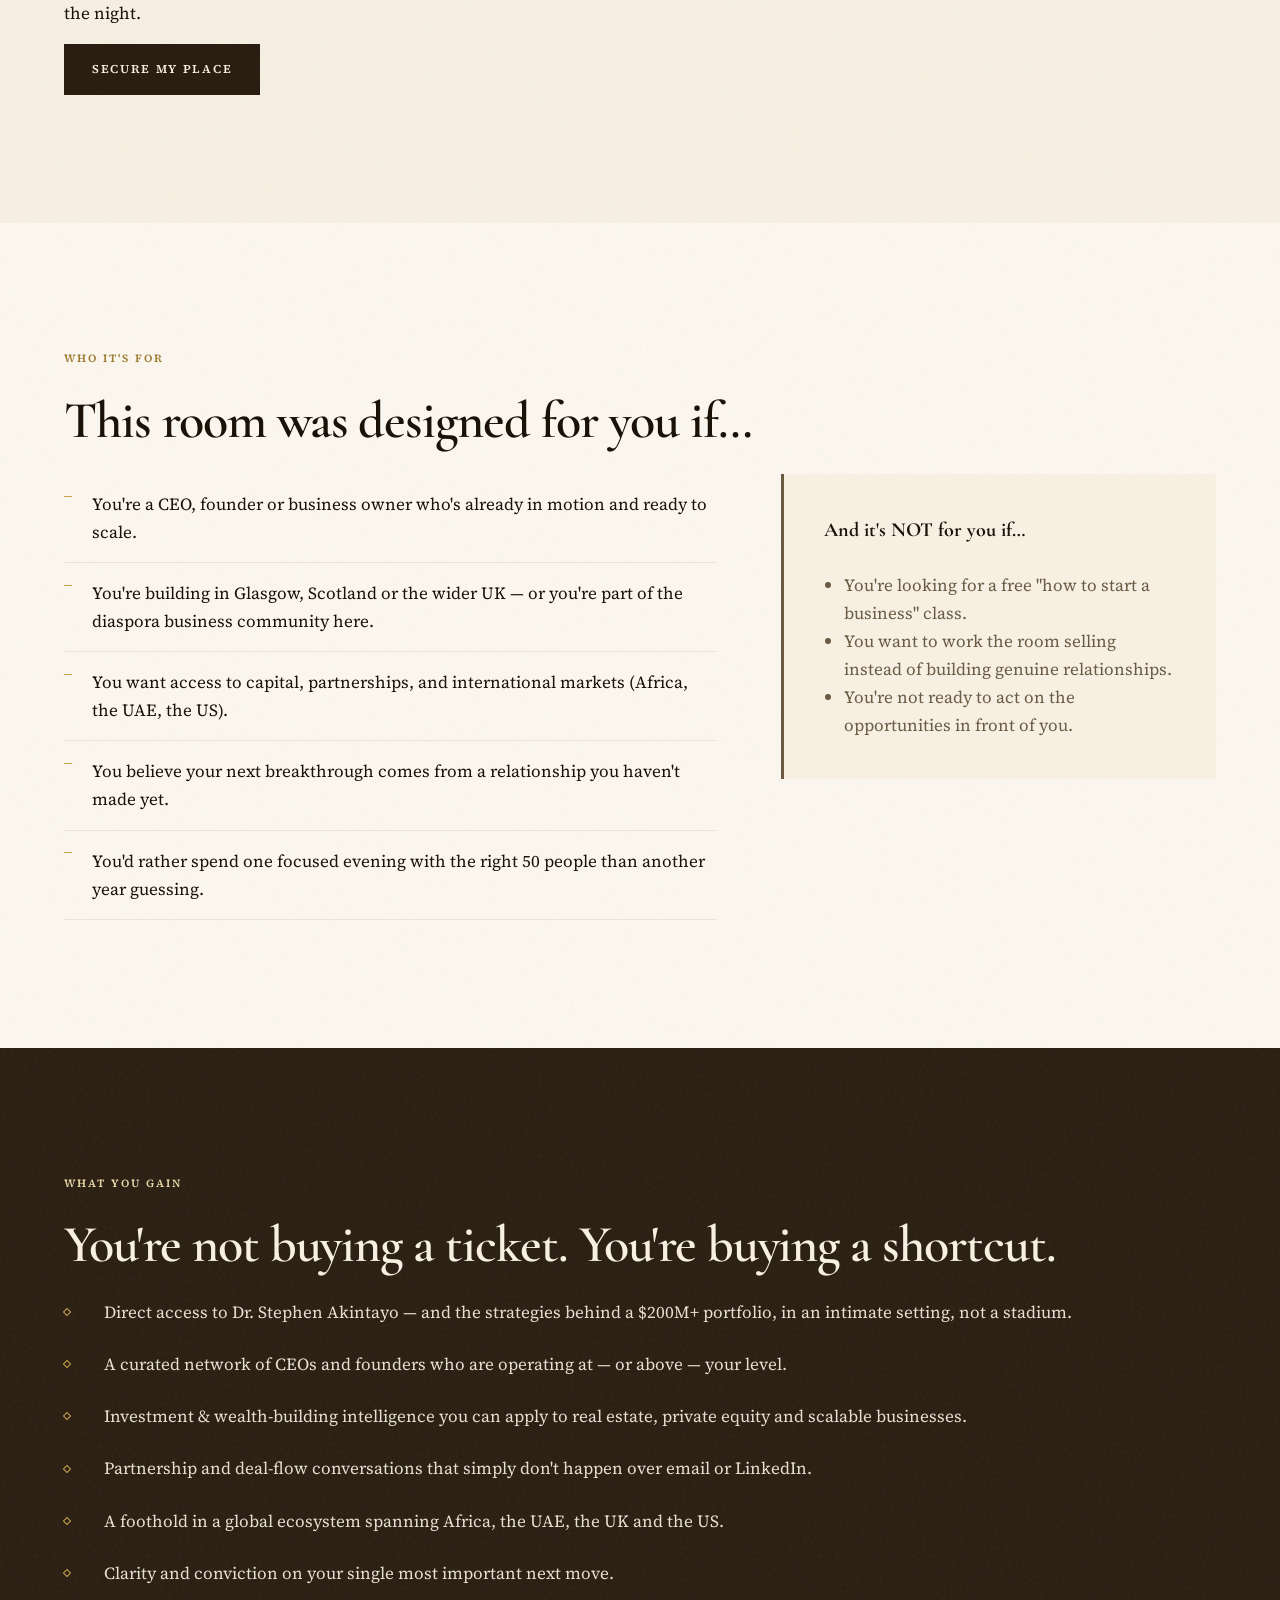
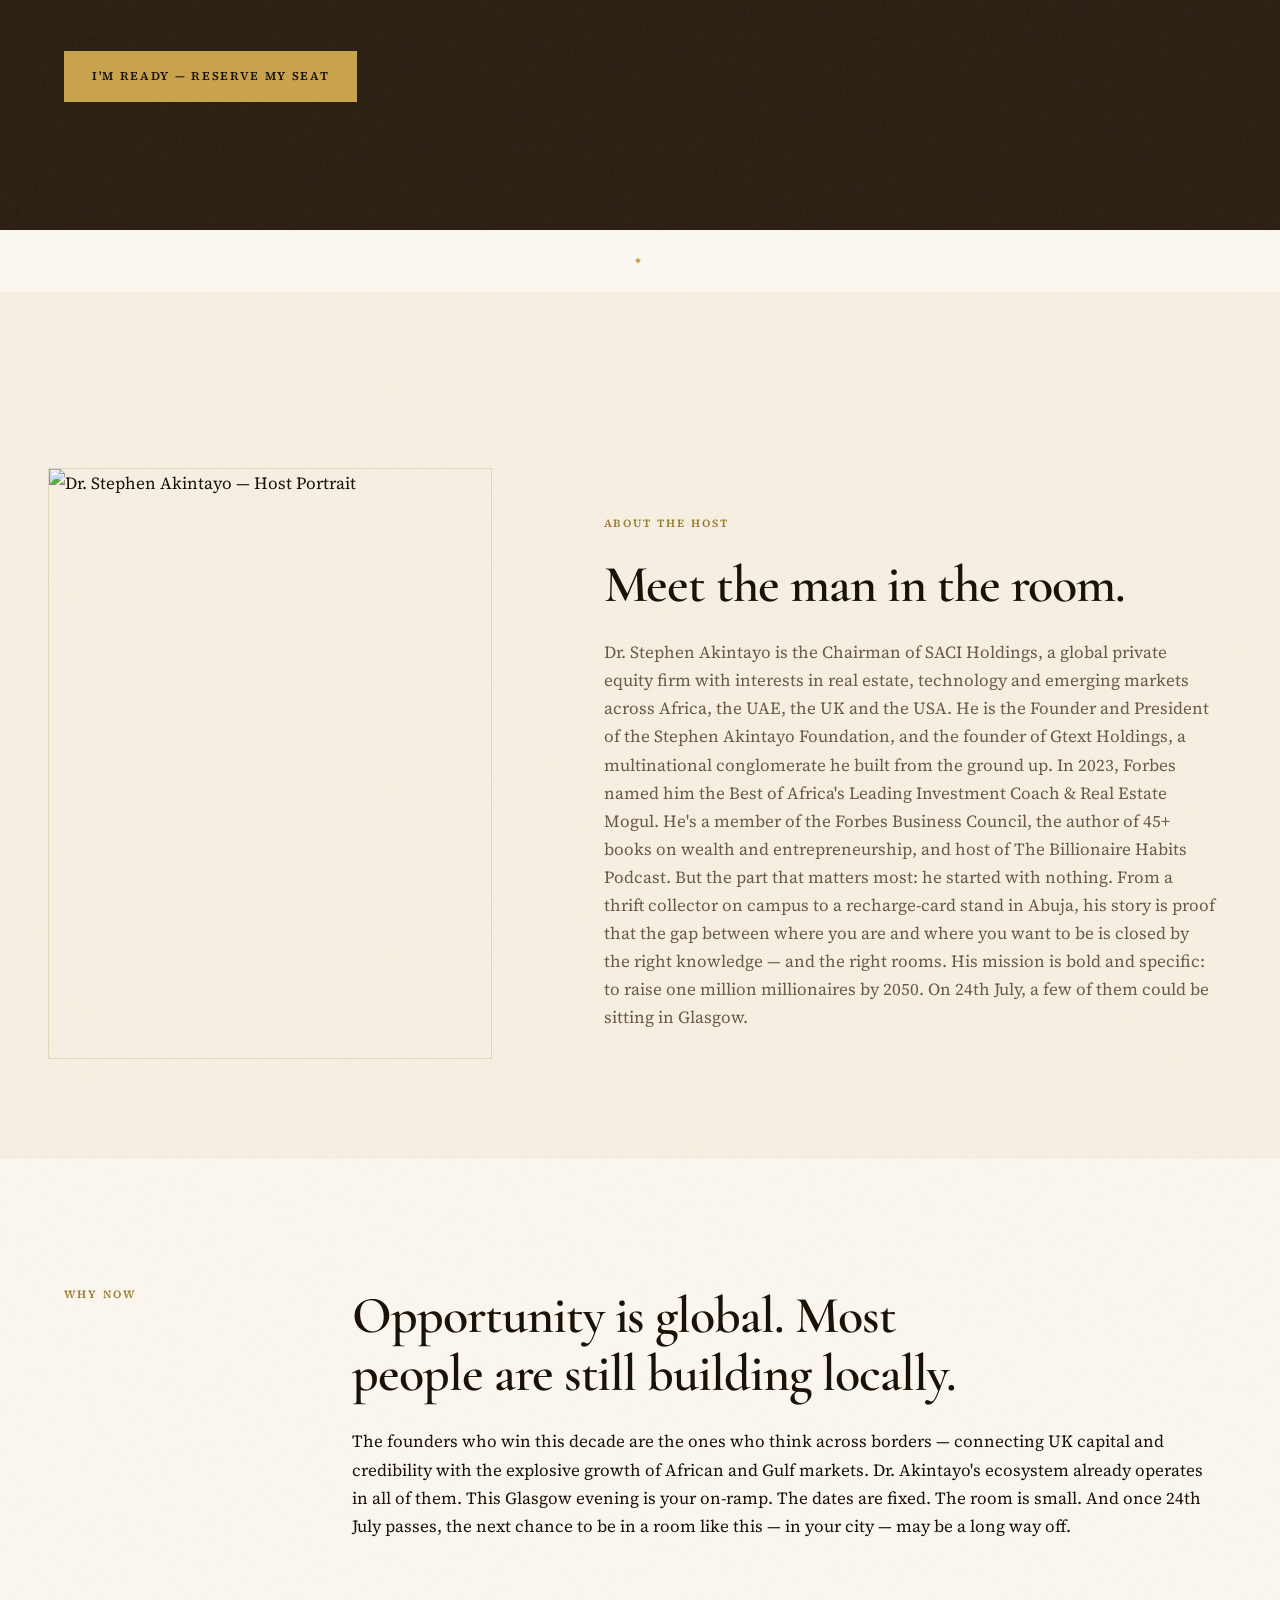
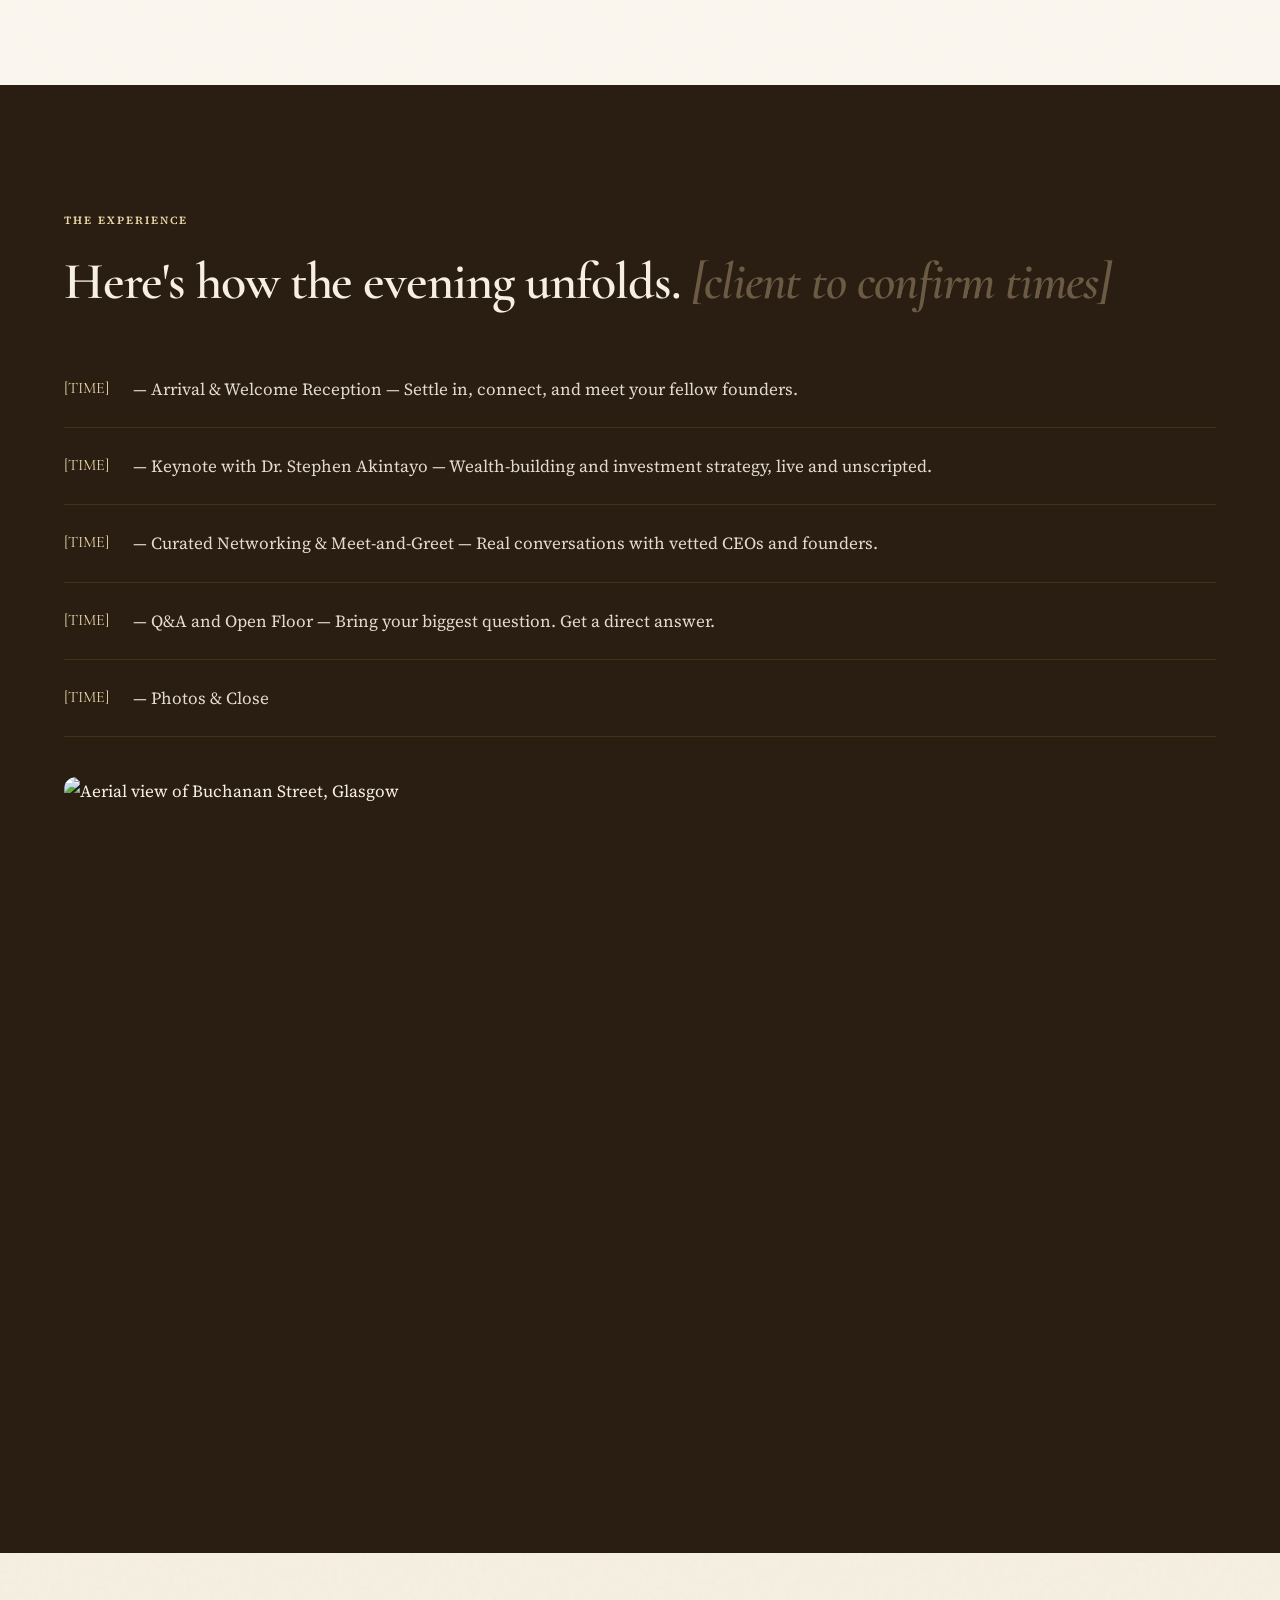
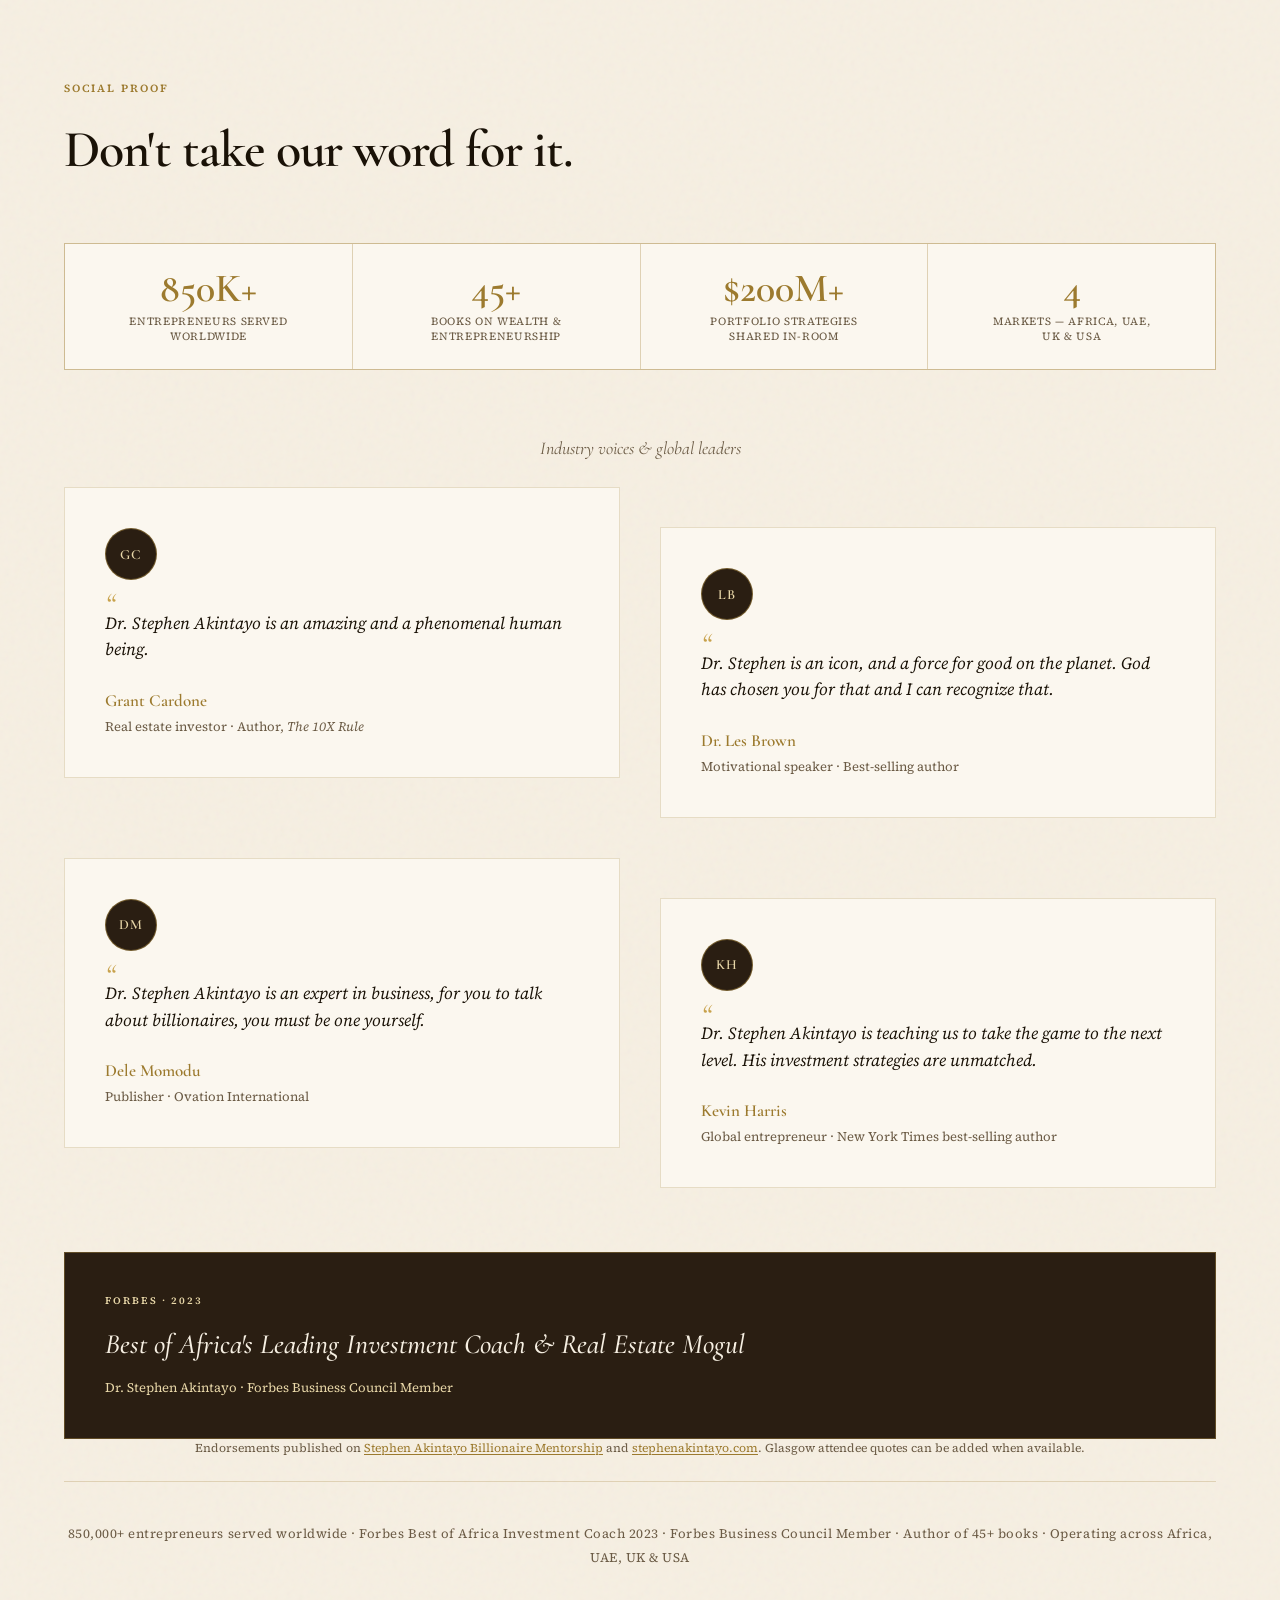
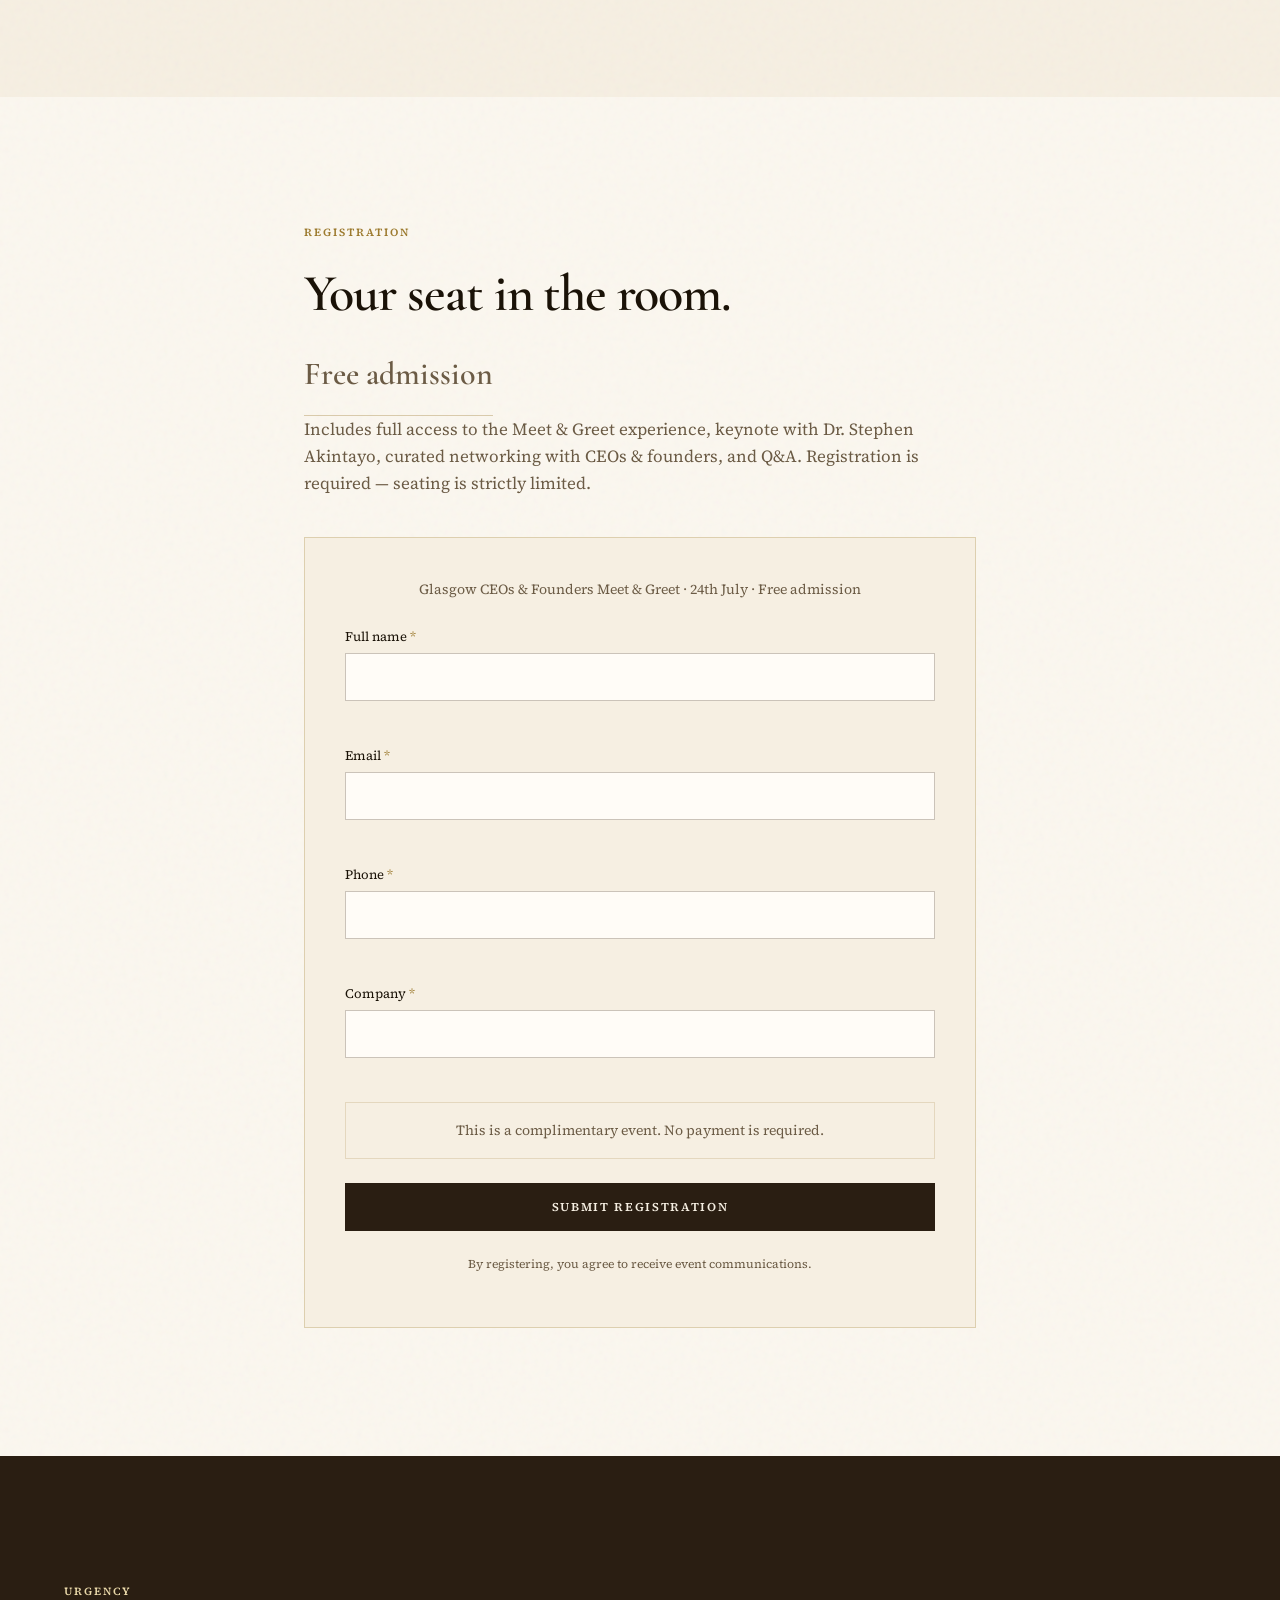
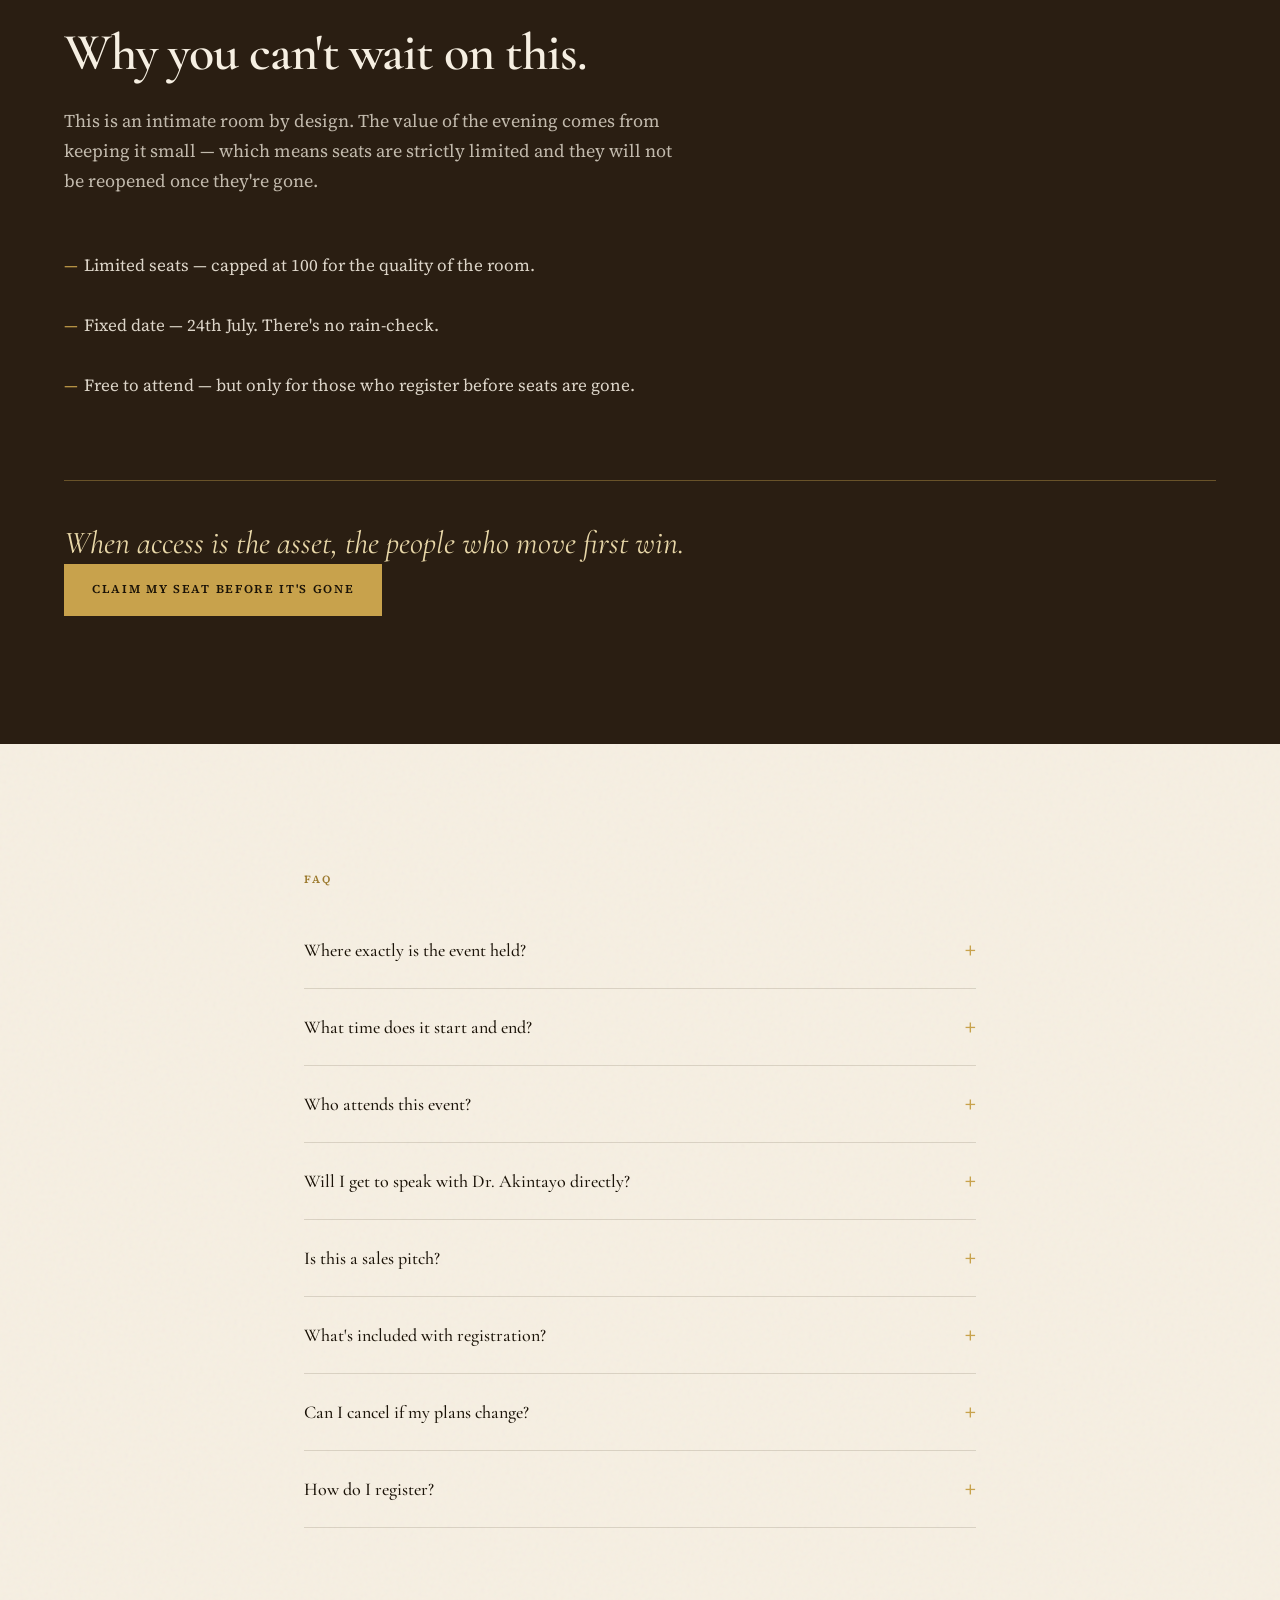
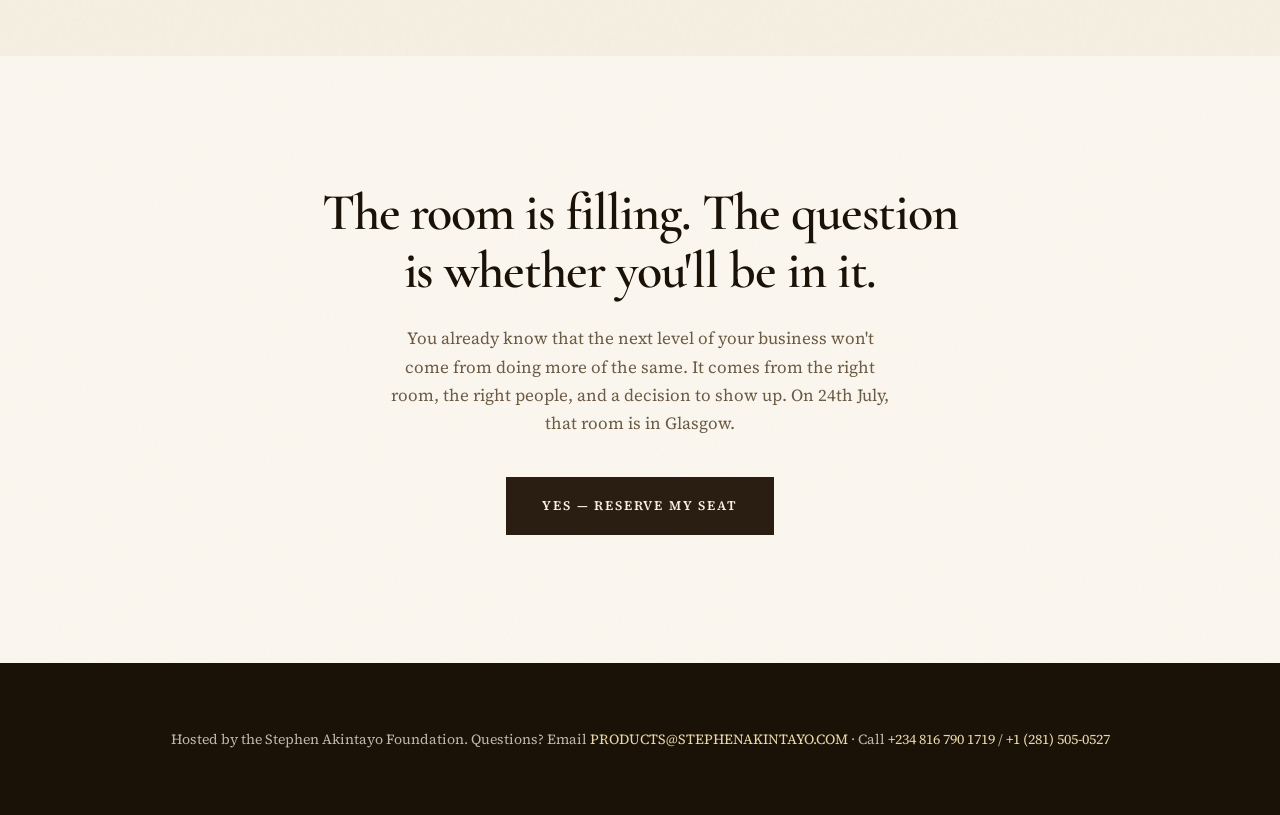
==== commit 59fd3c08: "Remove success message from registration form, update form submission to redirect to a thank-you pag" ====
--- a/index.html
+++ b/index.html
@@ -367,7 +367,6 @@
         </div>
 
         <div class="register-form-wrap" id="register-form-wrap">
-          <p class="form-success" id="form-success" hidden role="status">Thank you. Your registration has been received. We'll be in touch shortly with next steps.</p>
           <form
             id="register-form"
             class="register-form"
--- a/styles.css
+++ b/styles.css
@@ -1523,6 +1523,120 @@
   line-height: 1.55;
 }
 
+/* Thank you page */
+.thank-you-page {
+  min-height: 100vh;
+  display: flex;
+  flex-direction: column;
+}
+
+.thank-you-main {
+  flex: 1;
+  display: flex;
+  align-items: center;
+  justify-content: center;
+}
+
+.thank-you-section {
+  width: 100%;
+  padding: calc(var(--header-h) + var(--space-xl)) var(--gutter) var(--space-2xl);
+}
+
+.thank-you-inner {
+  width: 100%;
+  max-width: var(--narrow);
+  margin: 0 auto;
+  padding: var(--space-xl) var(--space-lg);
+  text-align: center;
+  background: var(--ivory);
+  border: 1px solid rgba(156, 122, 46, 0.35);
+  overflow-wrap: break-word;
+  min-width: 0;
+}
+
+.thank-you-lead {
+  font-size: clamp(1.125rem, 2.5vw, 1.25rem);
+  line-height: 1.6;
+  color: var(--ink);
+  margin: 0 0 var(--space-lg);
+}
+
+.thank-you-details {
+  margin: 0 0 var(--space-lg);
+  padding: var(--space-md) 0;
+  border-top: 1px solid rgba(156, 122, 46, 0.25);
+  border-bottom: 1px solid rgba(156, 122, 46, 0.25);
+}
+
+.thank-you-event {
+  font-family: var(--font-display);
+  font-size: 1.25rem;
+  font-weight: 600;
+  margin: 0 0 var(--space-xs);
+  color: var(--ink);
+}
+
+.thank-you-date {
+  font-size: 0.9375rem;
+  letter-spacing: 0.08em;
+  text-transform: uppercase;
+  color: var(--gold-deep);
+  margin: 0;
+}
+
+.thank-you-note {
+  font-size: 0.9375rem;
+  color: var(--muted);
+  margin: 0 0 var(--space-lg);
+  line-height: 1.6;
+}
+
+.thank-you-actions {
+  margin-bottom: var(--space-md);
+}
+
+.thank-you-contact {
+  display: flex;
+  flex-direction: column;
+  align-items: center;
+  gap: 0.35rem;
+  font-size: 0.875rem;
+  color: var(--muted);
+  margin: 0;
+  max-width: 100%;
+}
+
+.thank-you-email {
+  display: inline-block;
+  max-width: 100%;
+  overflow-wrap: anywhere;
+  word-break: break-word;
+  font-size: clamp(0.75rem, 3.2vw, 0.875rem);
+  line-height: 1.4;
+}
+
+.thank-you-page .footer-inner--stacked p {
+  margin: 0;
+}
+
+.thank-you-page .footer-inner--stacked {
+  display: flex;
+  flex-direction: column;
+  gap: var(--space-sm);
+  align-items: center;
+}
+
+.thank-you-page .footer-inner--stacked a {
+  overflow-wrap: anywhere;
+  word-break: break-word;
+}
+
+.thank-you-actions .btn {
+  width: 100%;
+  max-width: 20rem;
+  justify-content: center;
+}
+
 /* ==========================================================================
    Responsive — 375 · 768 · 1280 · 1920
    ========================================================================== */
@@ -1595,6 +1709,24 @@
 
   .register-form-wrap {
     padding: var(--space-md);
+  }
+
+  .thank-you-section {
+    padding: calc(var(--header-h) + var(--space-lg)) var(--space-sm) var(--space-xl);
+  }
+
+  .thank-you-inner {
+    padding: var(--space-lg) var(--space-md);
+  }
+
+  .thank-you-event {
+    font-size: 1.125rem;
+    padding: 0 var(--space-xs);
+  }
+
+  .thank-you-lead,
+  .thank-you-note {
+    padding: 0 var(--space-xs);
   }
 
   .faq-trigger {
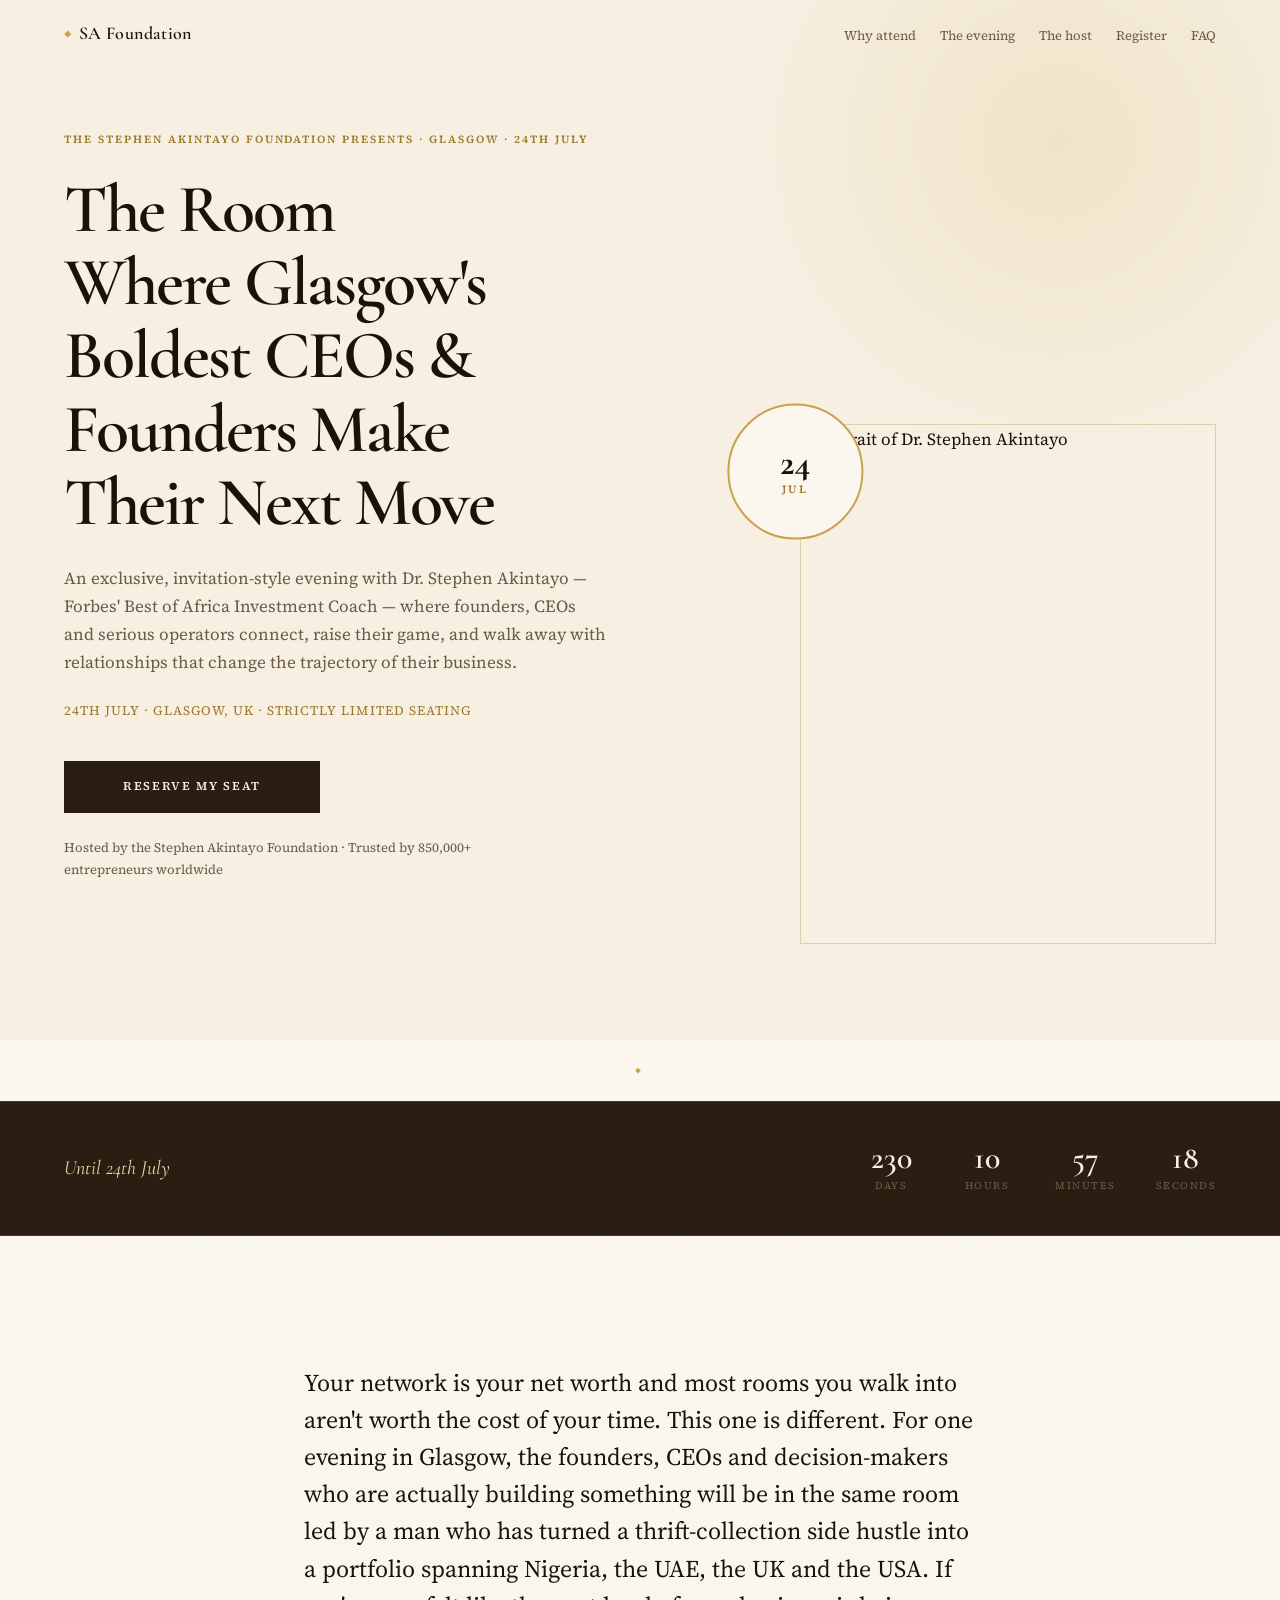
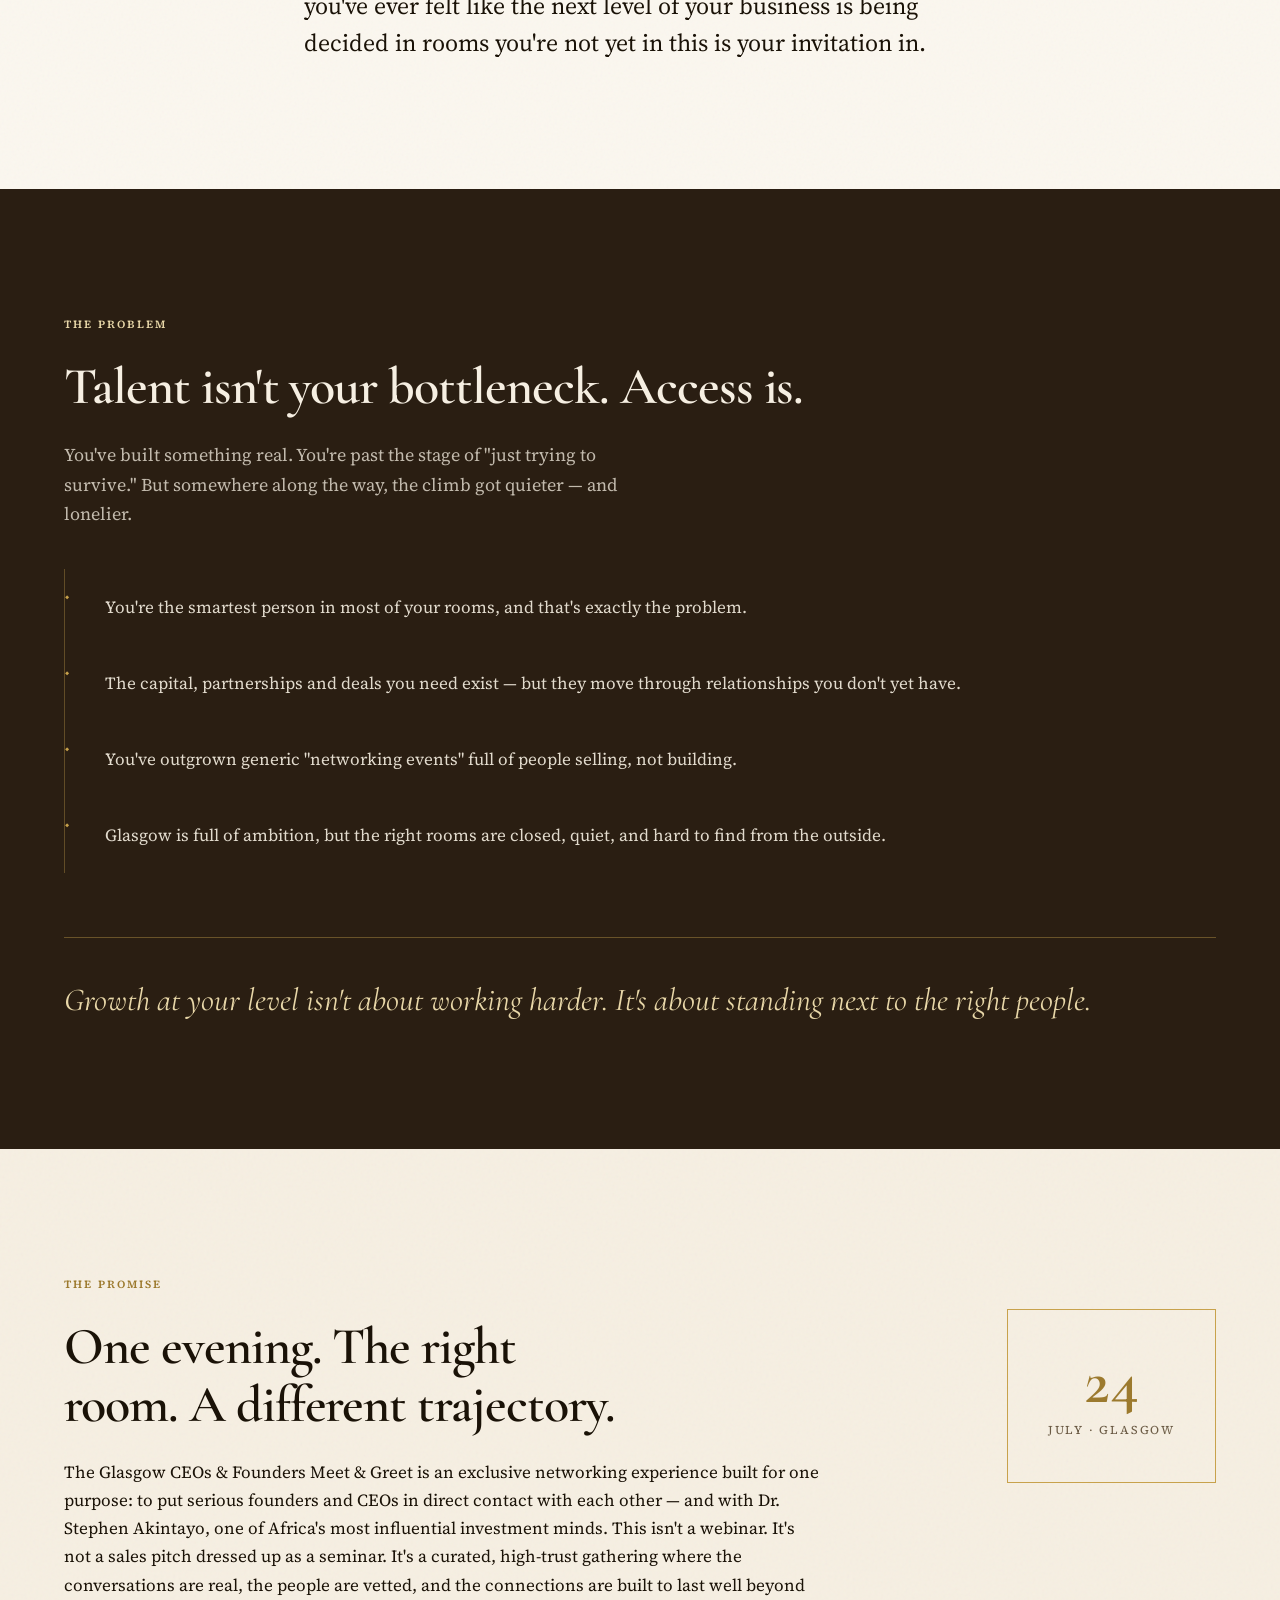
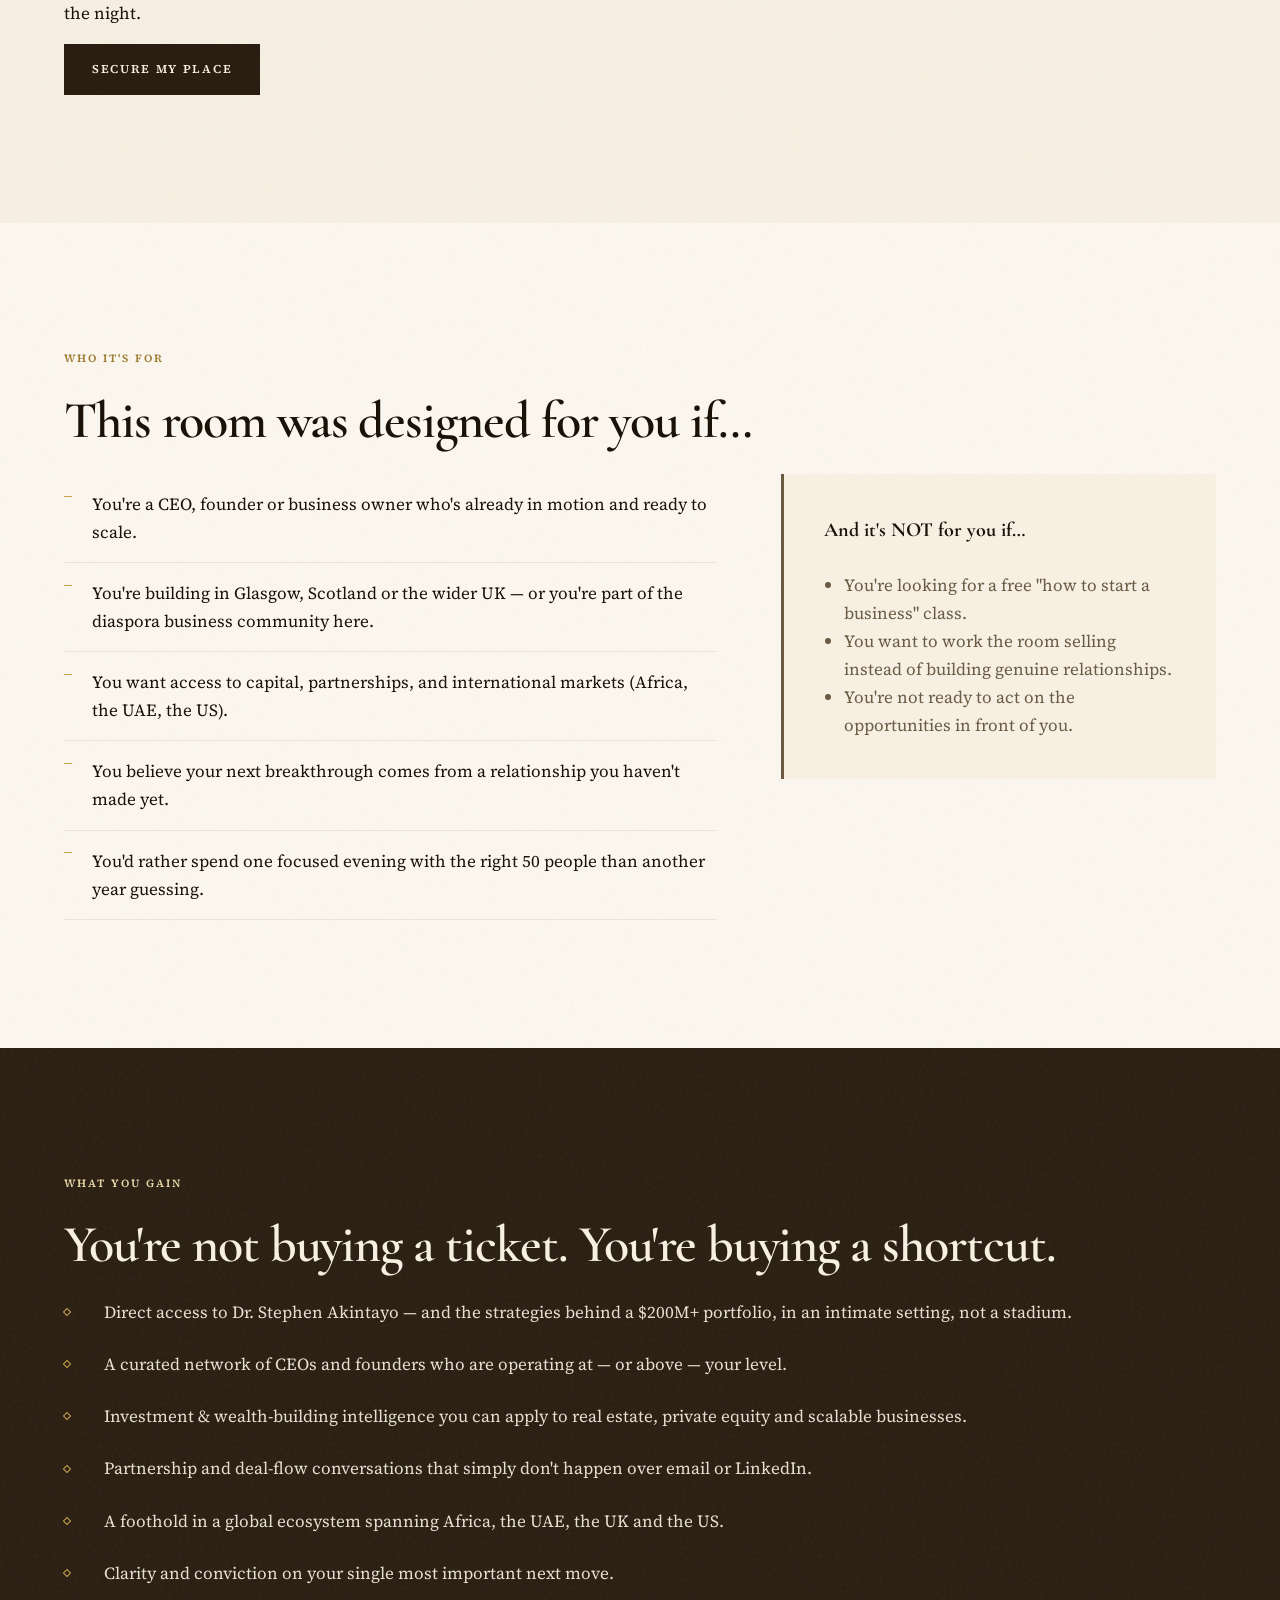
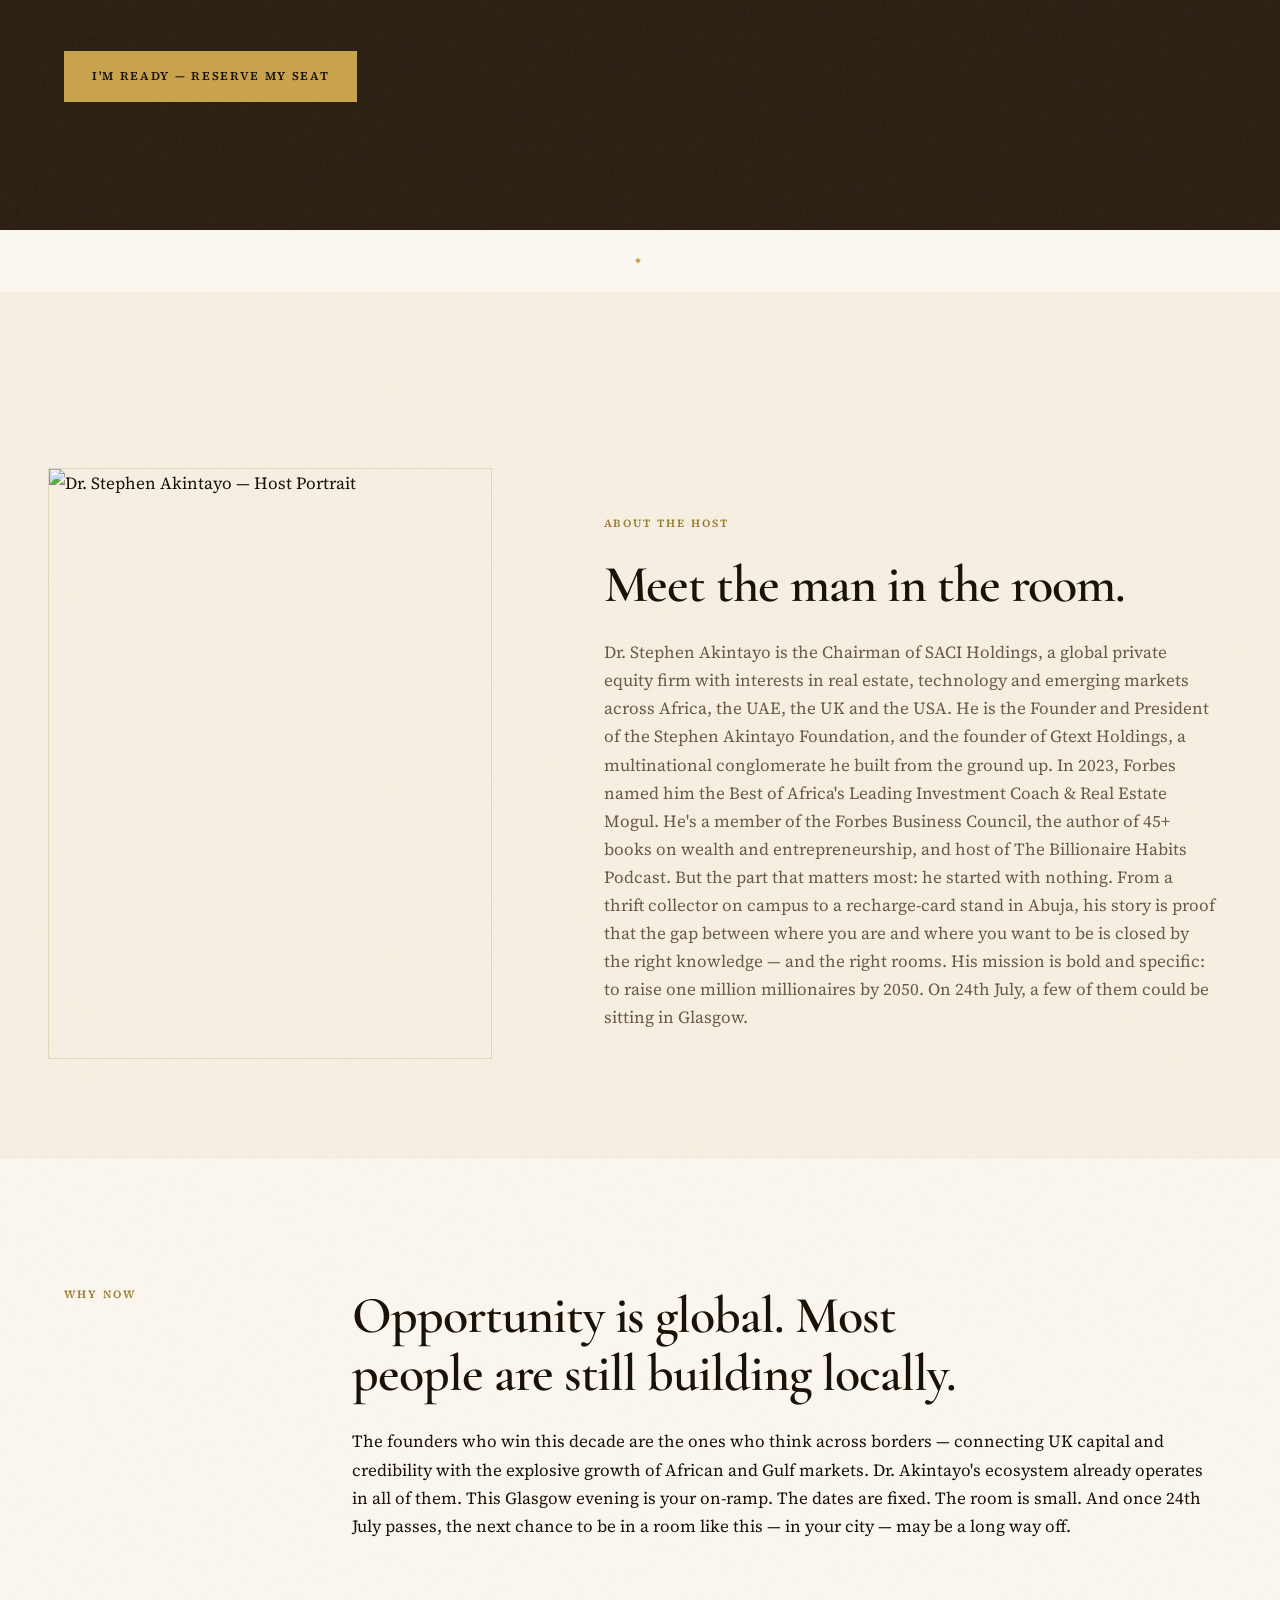
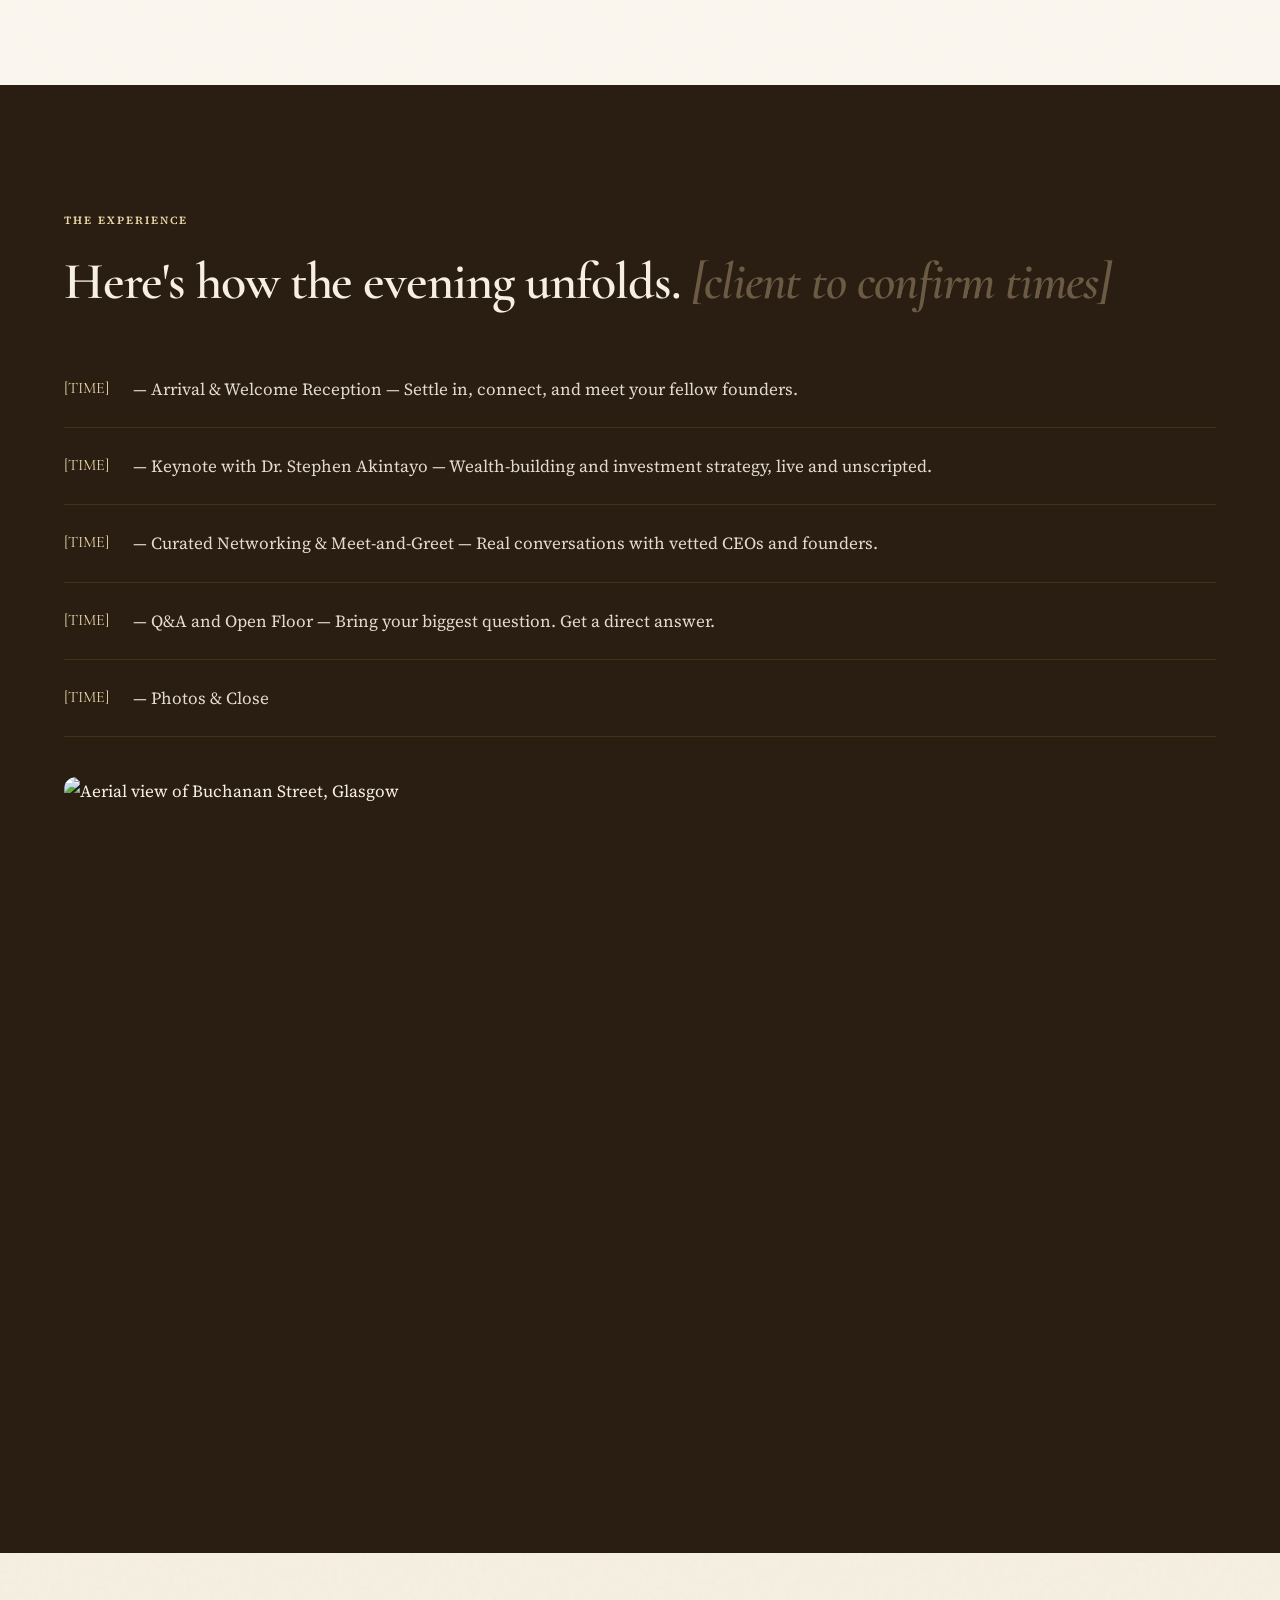
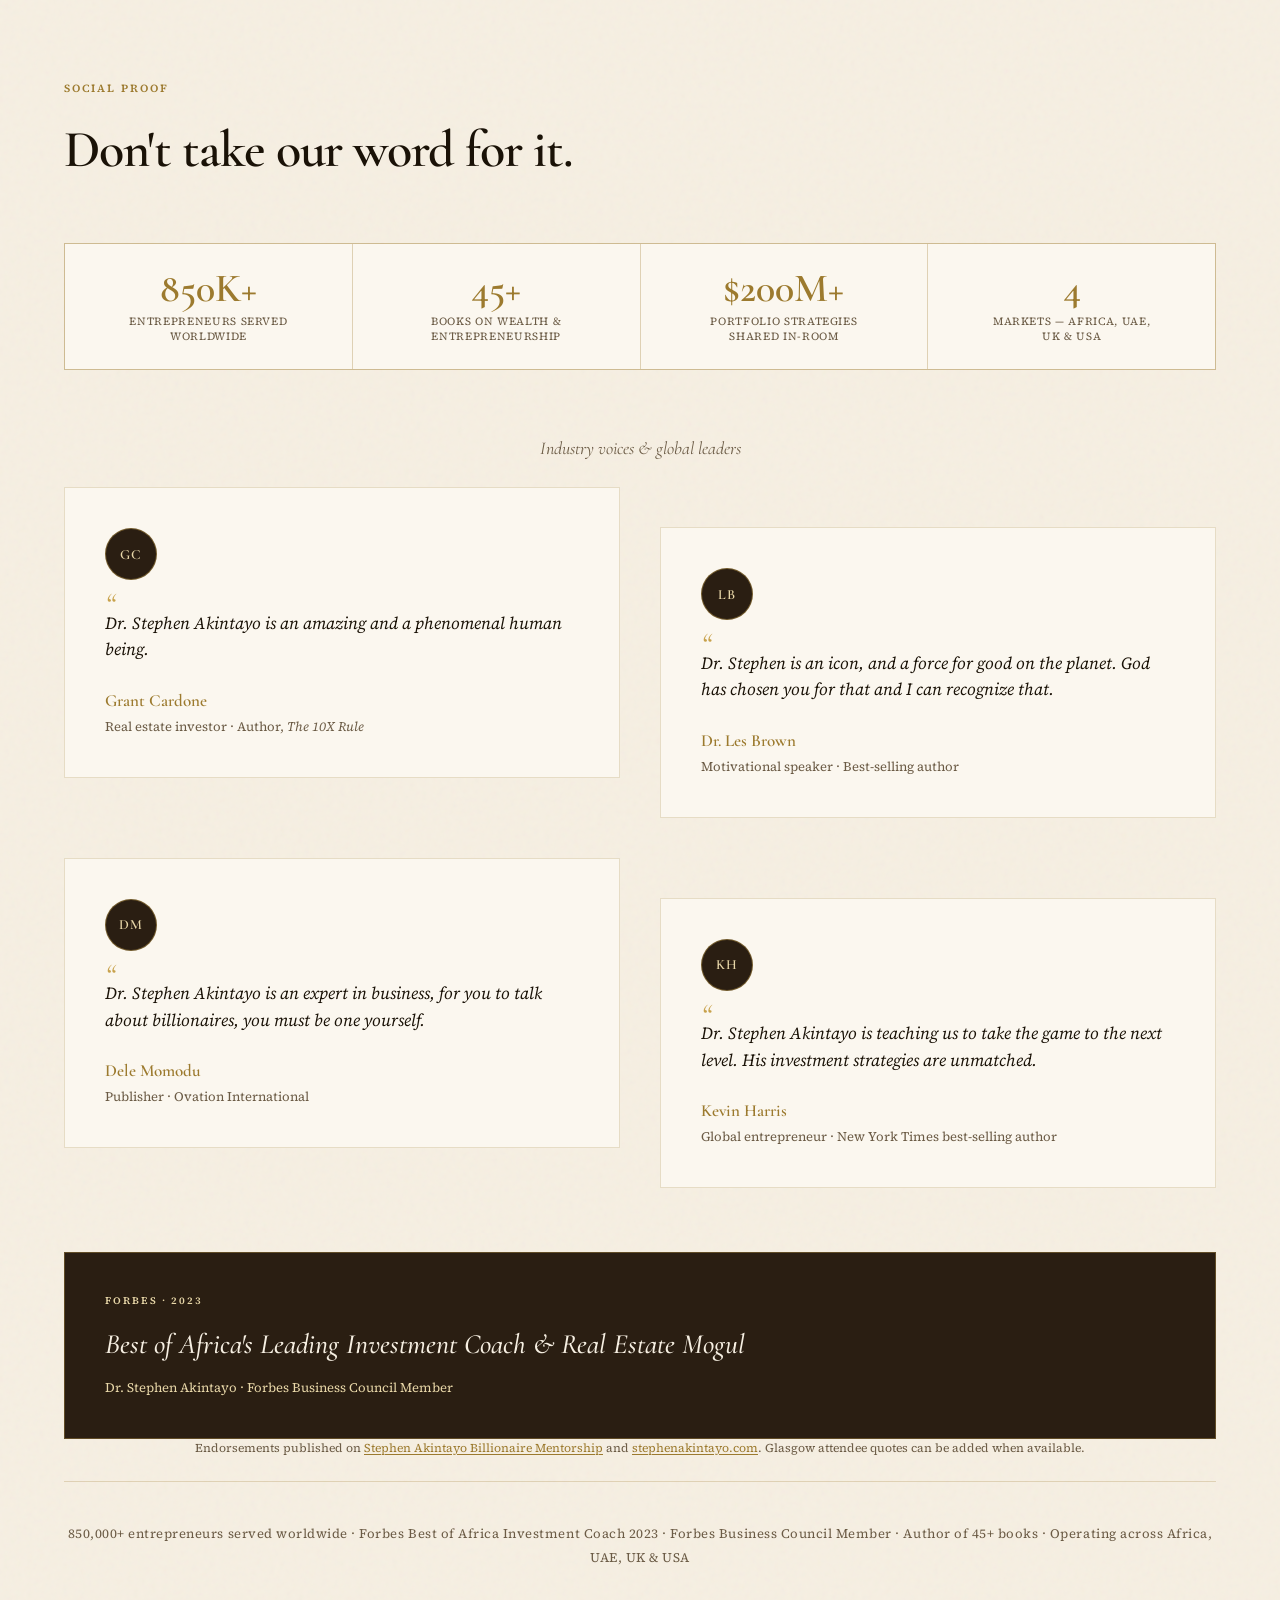
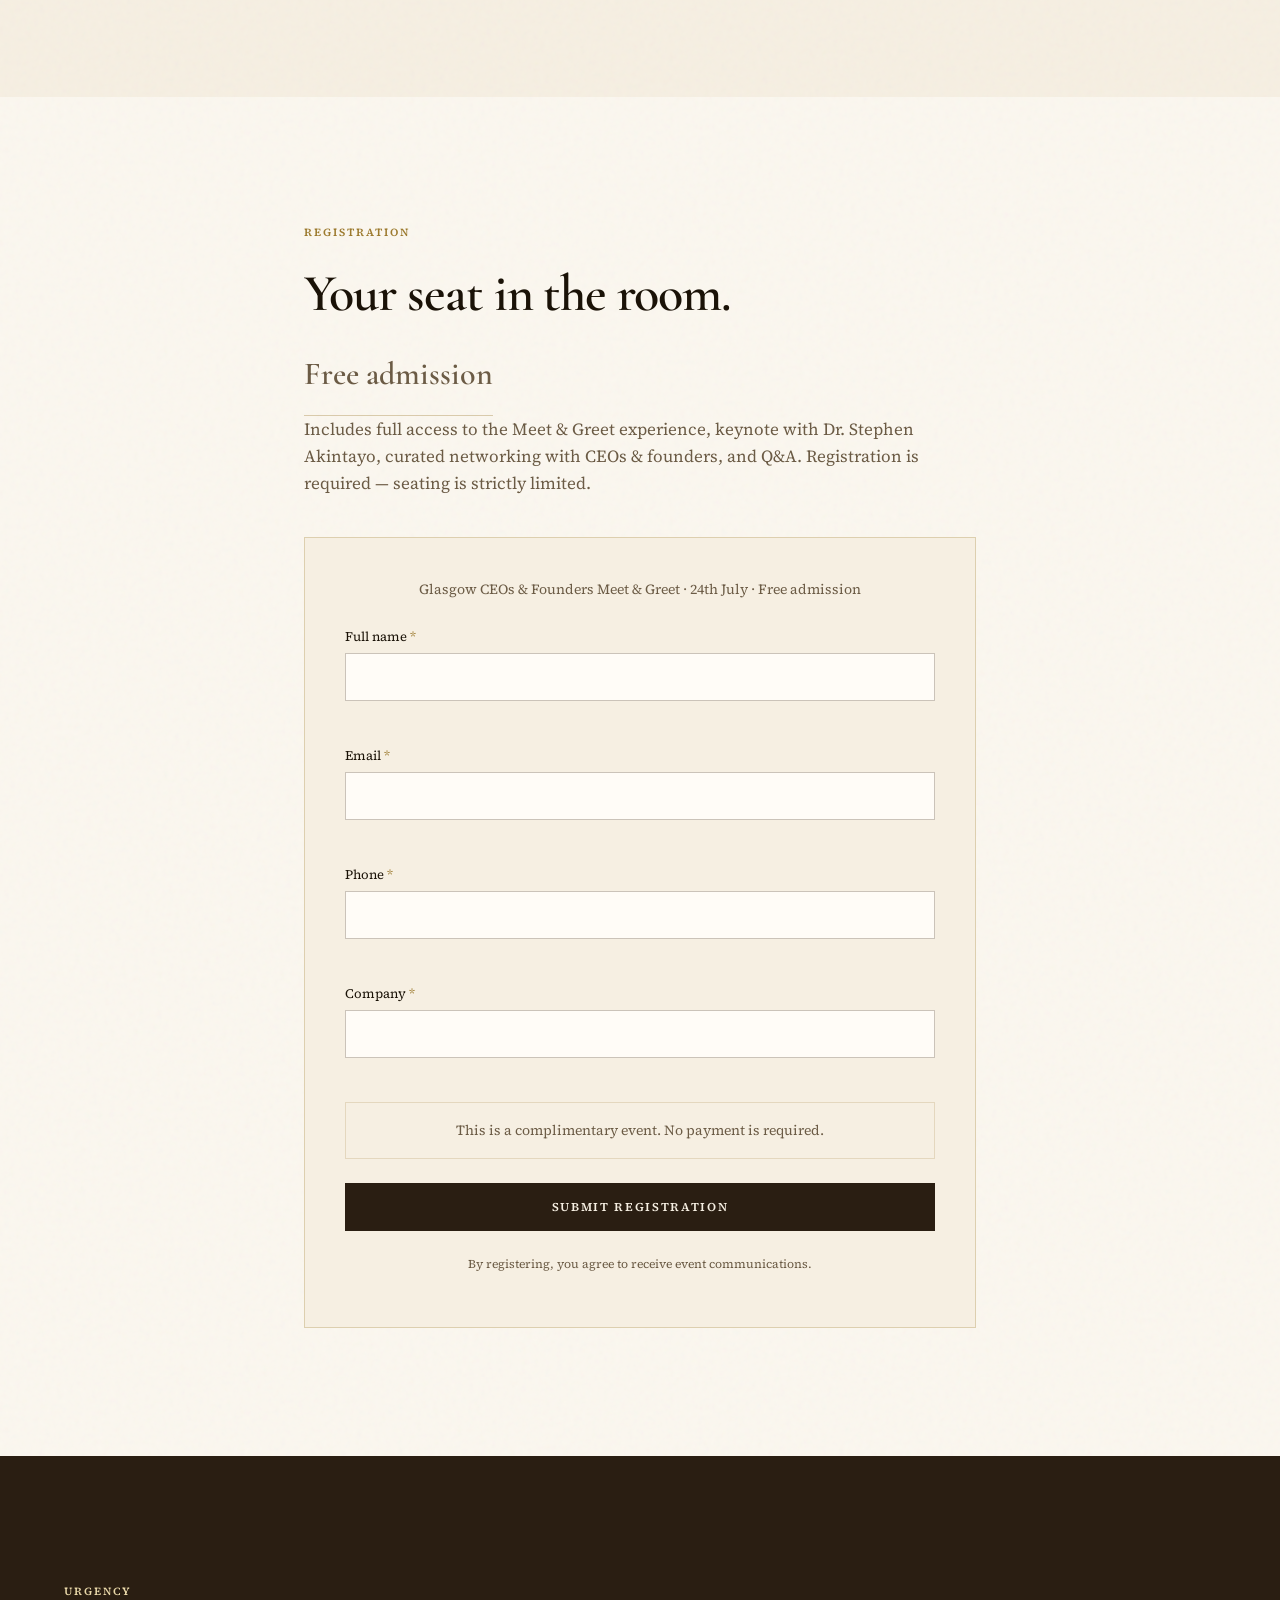
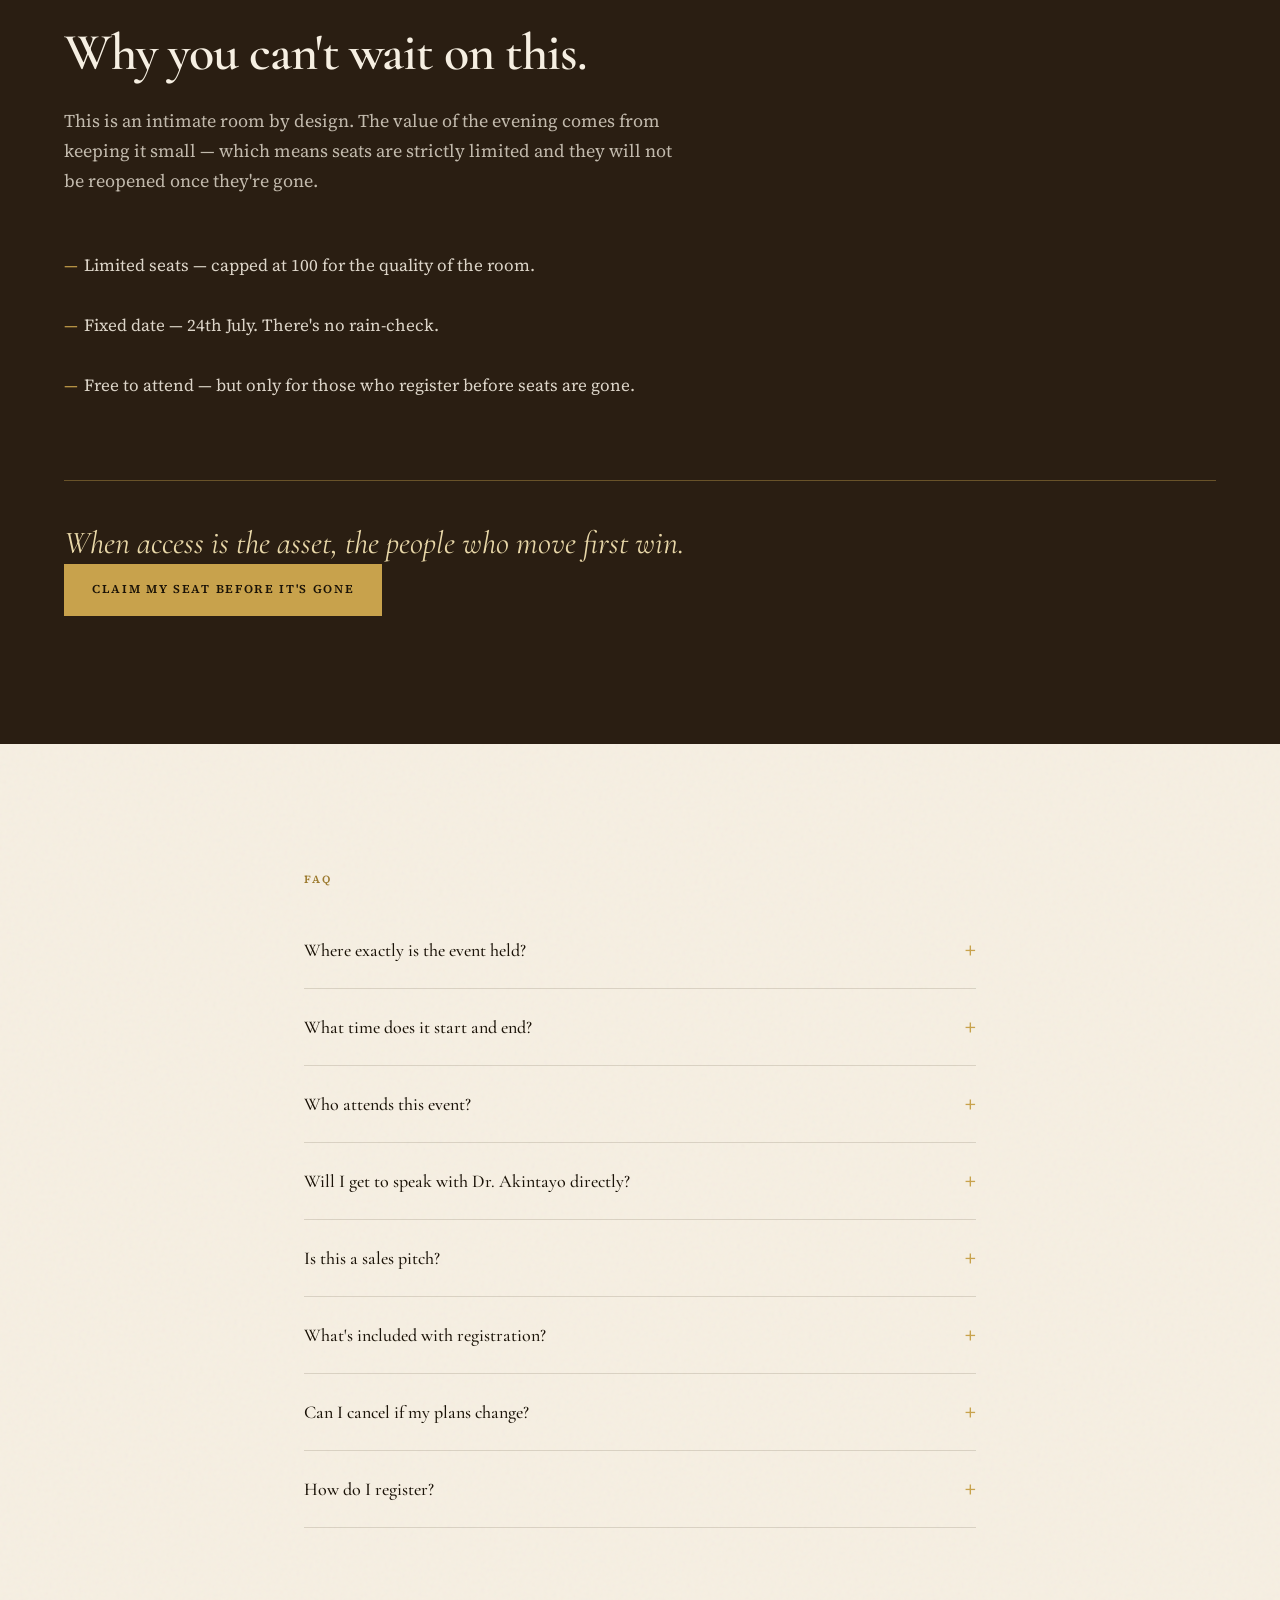
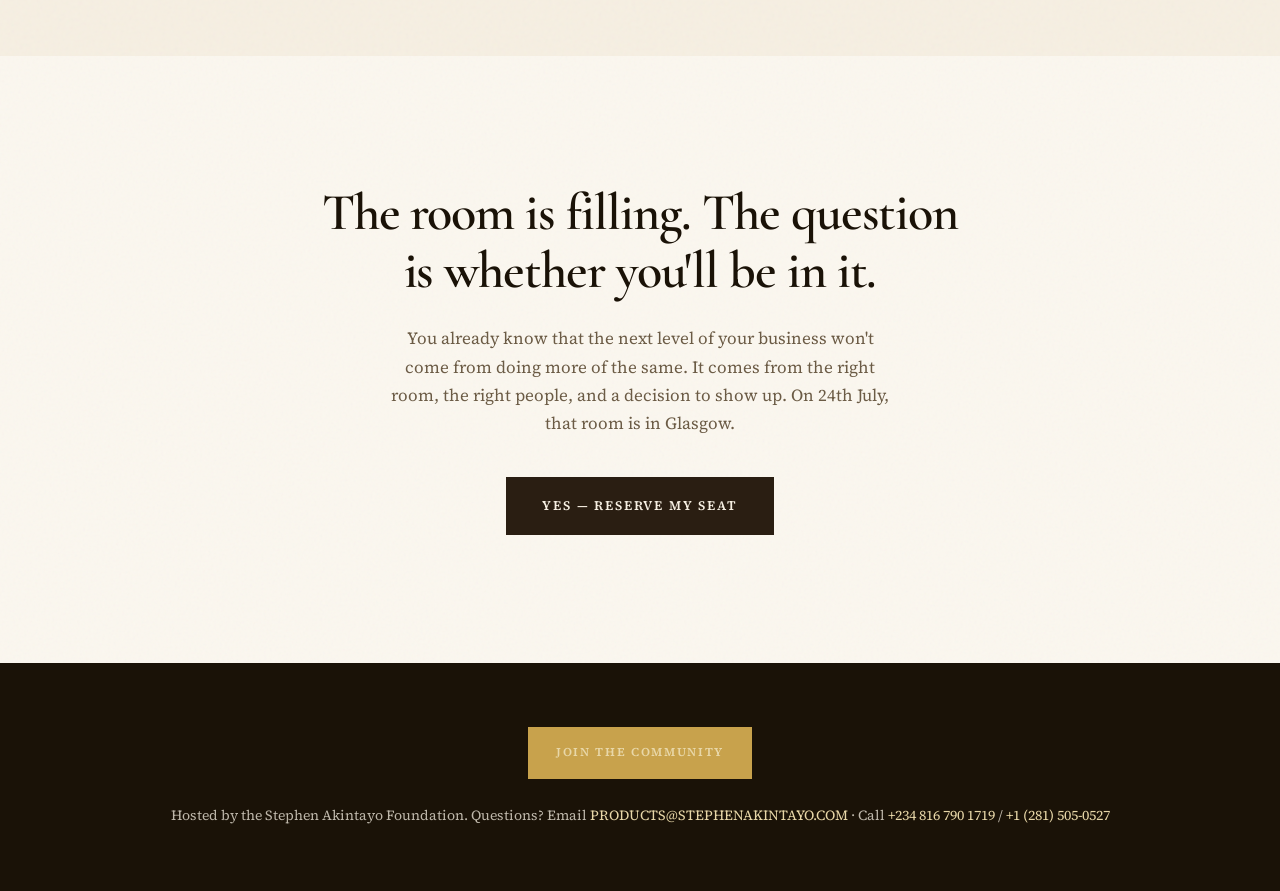
==== commit 4adbf64c: "Add community join button to footer and thank-you page, enhance thank-you actions layout with new st" ====
--- a/index.html
+++ b/index.html
@@ -489,6 +489,7 @@
 
   <footer class="site-footer" role="contentinfo">
     <div class="footer-inner">
+      <a href="https://chat.whatsapp.com/J5k2oBiQmTjIgvpFtMNJKl?mode=gi_t" class="btn btn--on-dark footer-community-btn" target="_blank" rel="noopener noreferrer">Join the community</a>
       <p>Hosted by the Stephen Akintayo Foundation. Questions? Email <a href="mailto:PRODUCTS@STEPHENAKINTAYO.COM">PRODUCTS@STEPHENAKINTAYO.COM</a> · Call <a href="tel:+2348167901719">+234 816 790 1719</a> / <a href="tel:+12815050527">+1 (281) 505-0527</a></p>
     </div>
   </footer>
--- a/styles.css
+++ b/styles.css
@@ -1592,7 +1592,26 @@
 }
 
 .thank-you-actions {
+  display: flex;
+  flex-direction: column;
+  align-items: center;
+  gap: var(--space-sm);
   margin-bottom: var(--space-md);
+}
+
+.thank-you-back {
+  background: transparent;
+  border: 1px solid rgba(156, 122, 46, 0.45);
+}
+
+.thank-you-back:hover {
+  background: var(--cream);
+  border-color: var(--gold);
+}
+
+.footer-community-btn {
+  margin-bottom: var(--space-md);
+  max-width: 100%;
 }
 
 .thank-you-contact {
@@ -1635,6 +1654,7 @@
   width: 100%;
   max-width: 20rem;
   justify-content: center;
+  text-align: center;
 }
 
 /* ==========================================================================
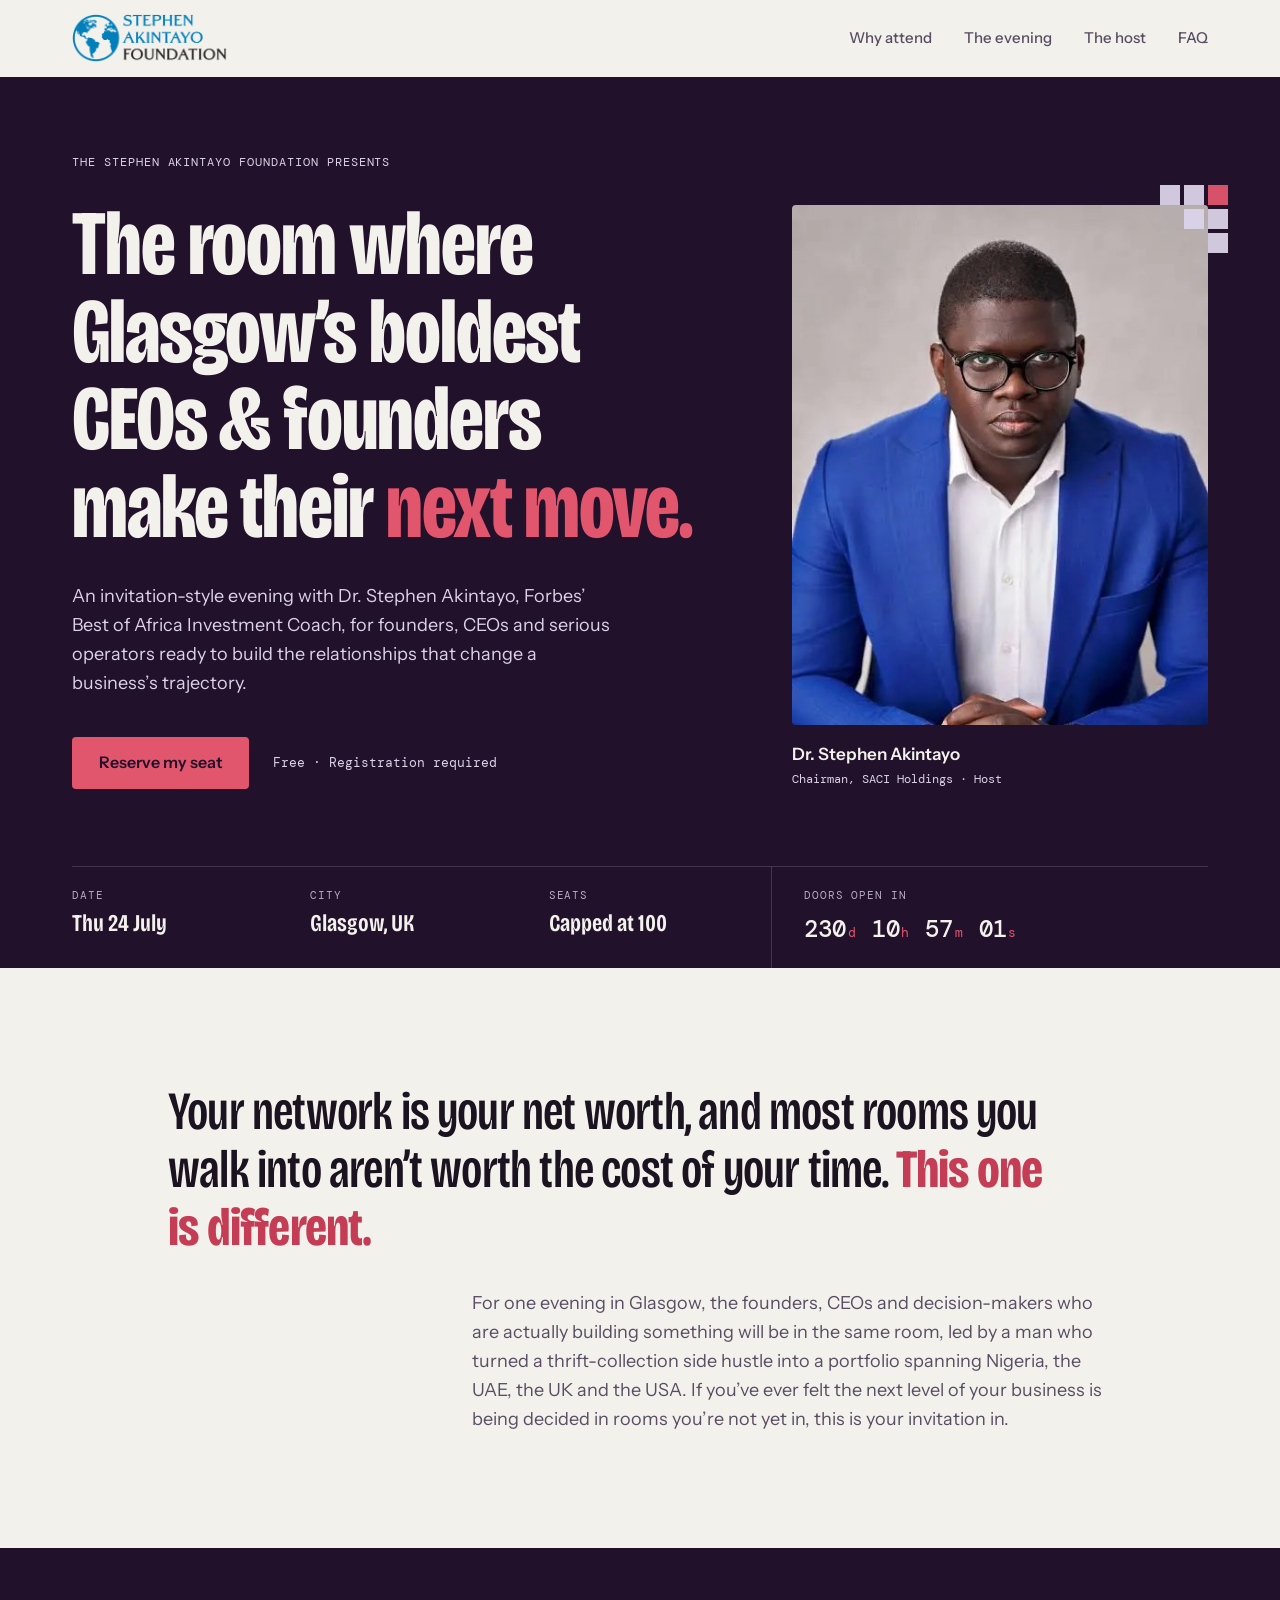
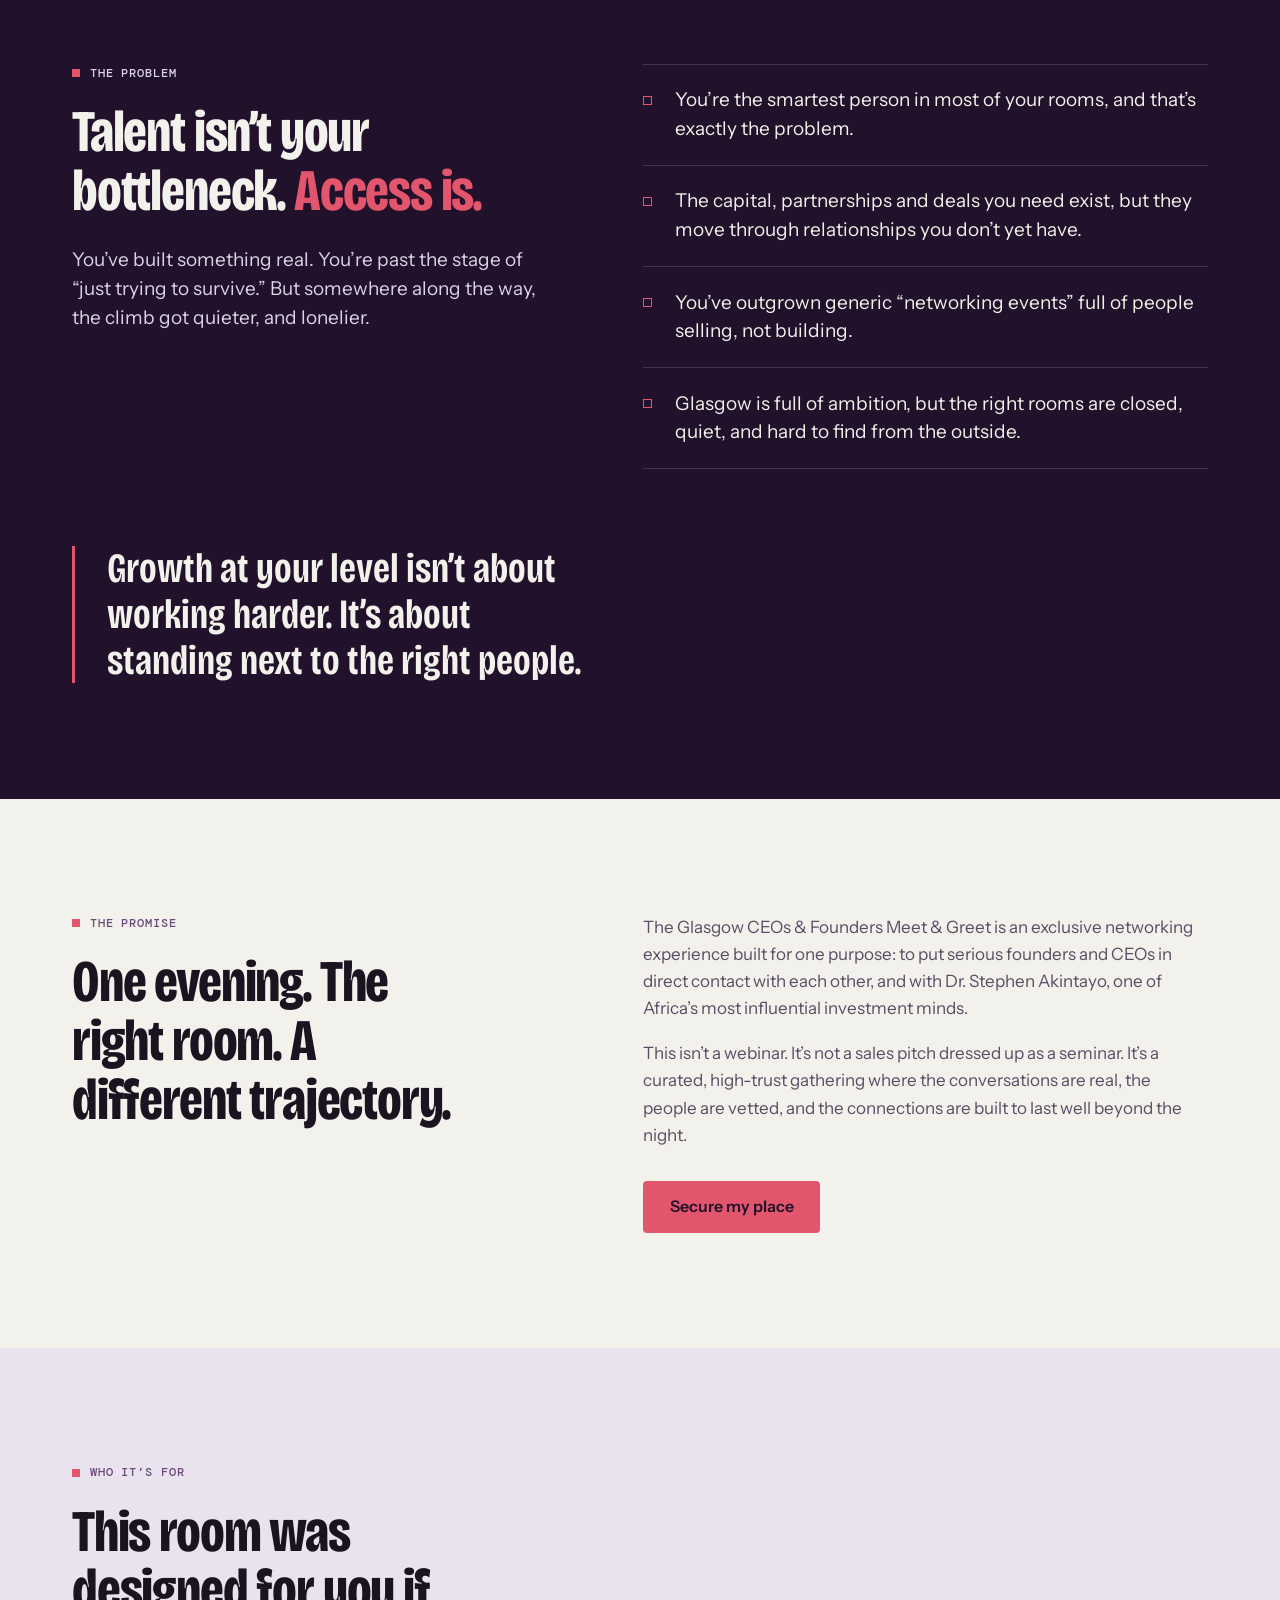
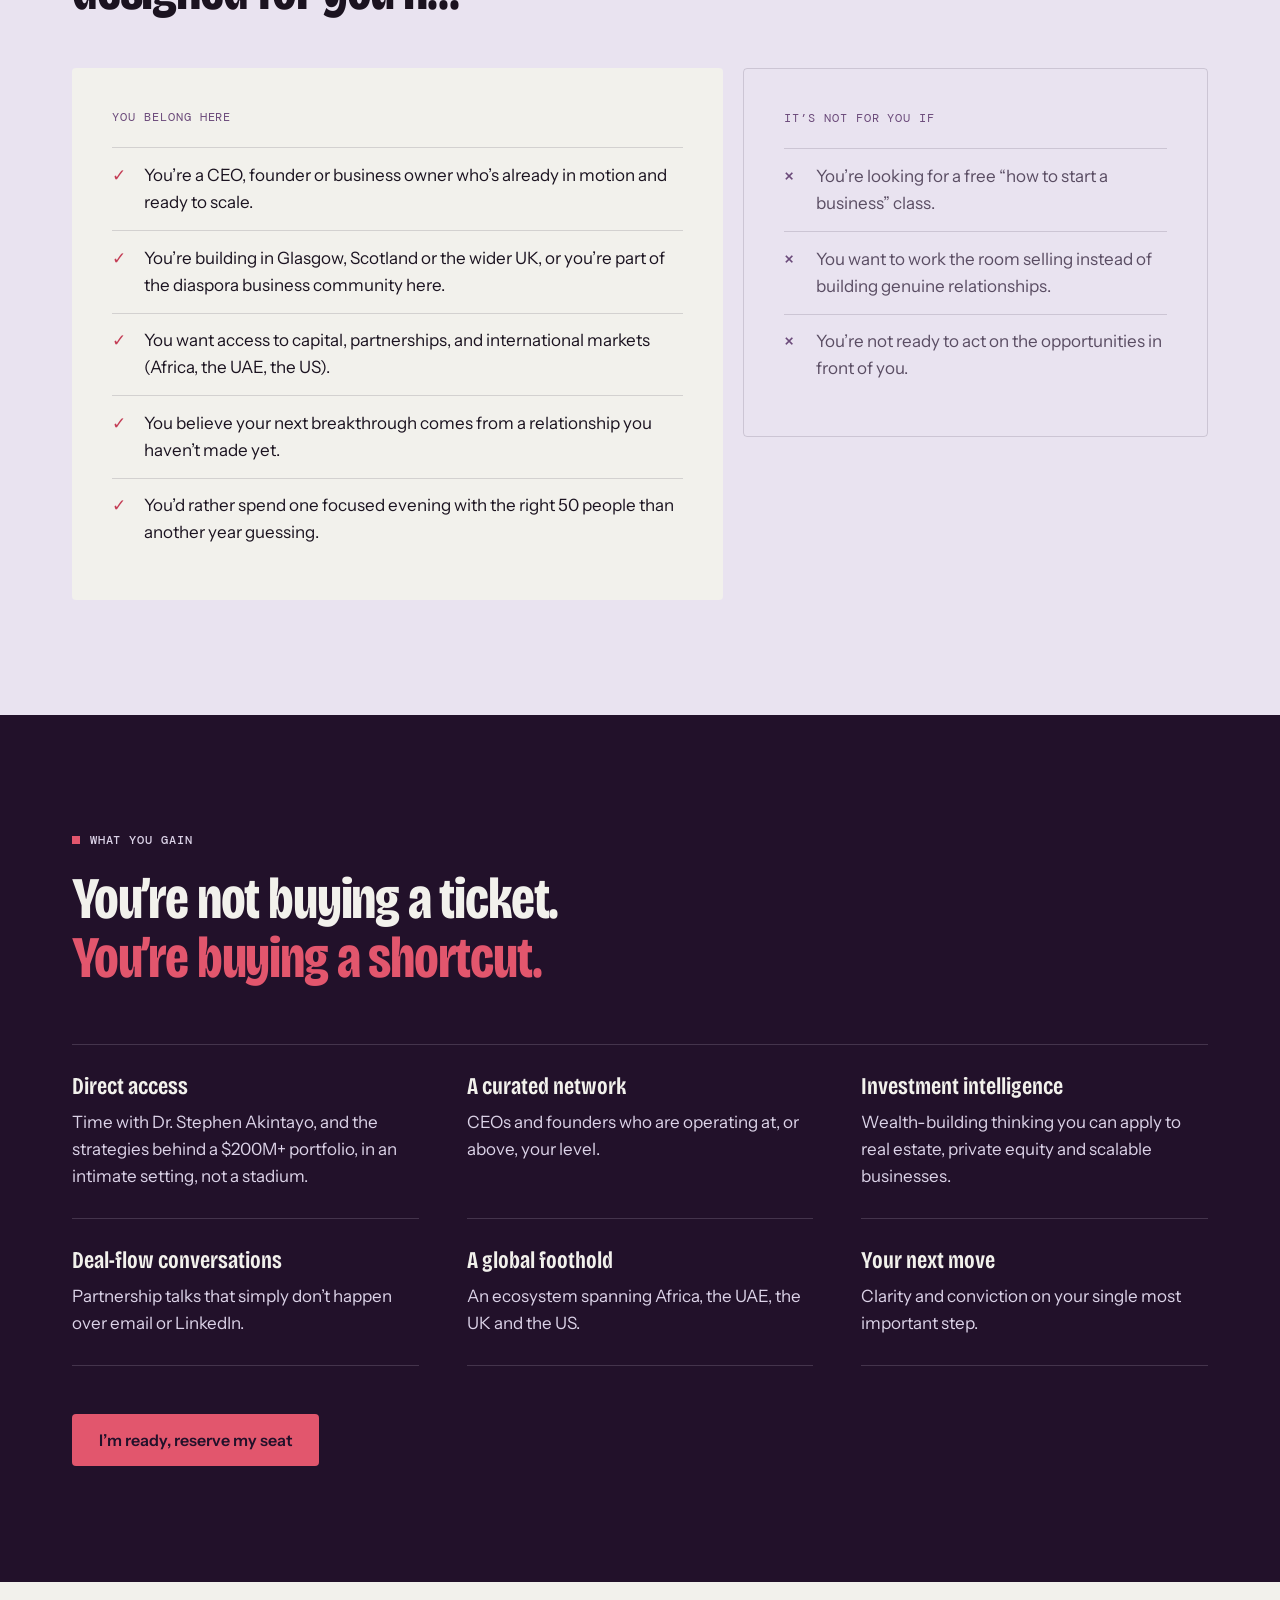
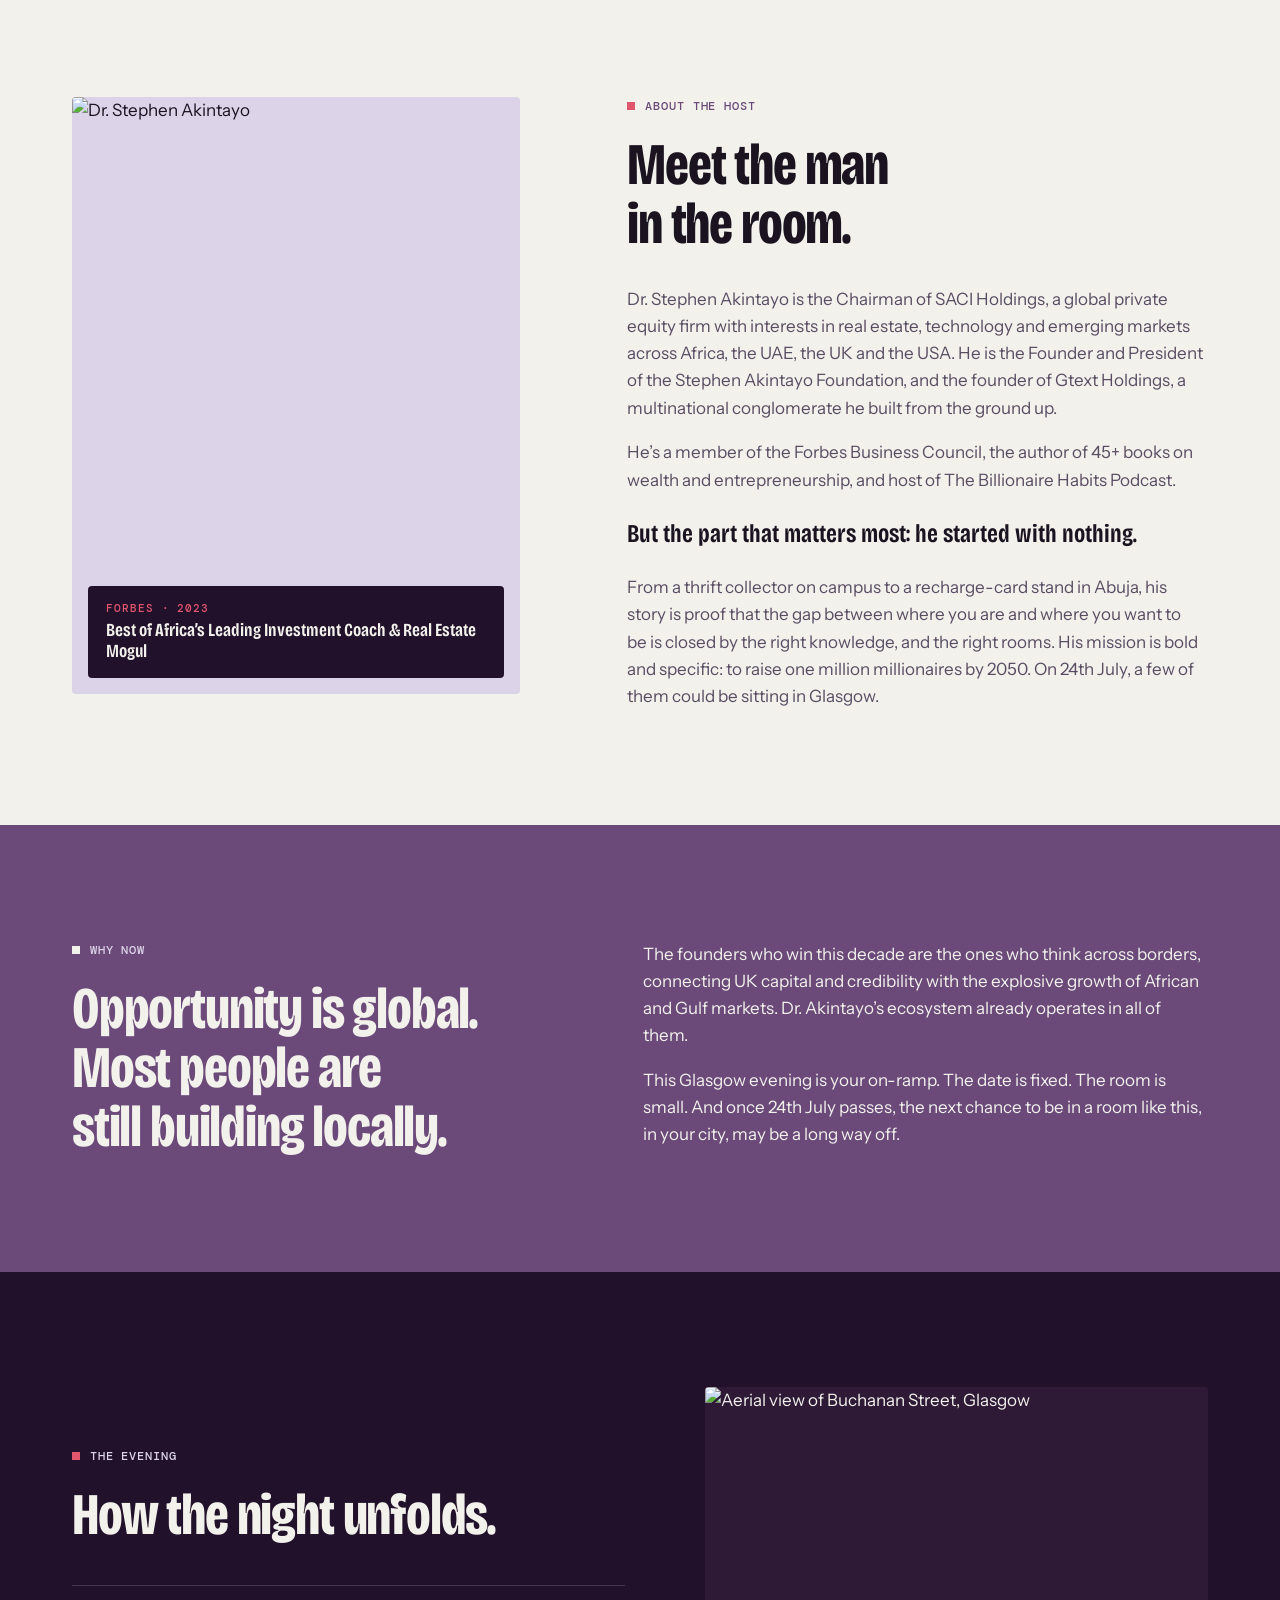
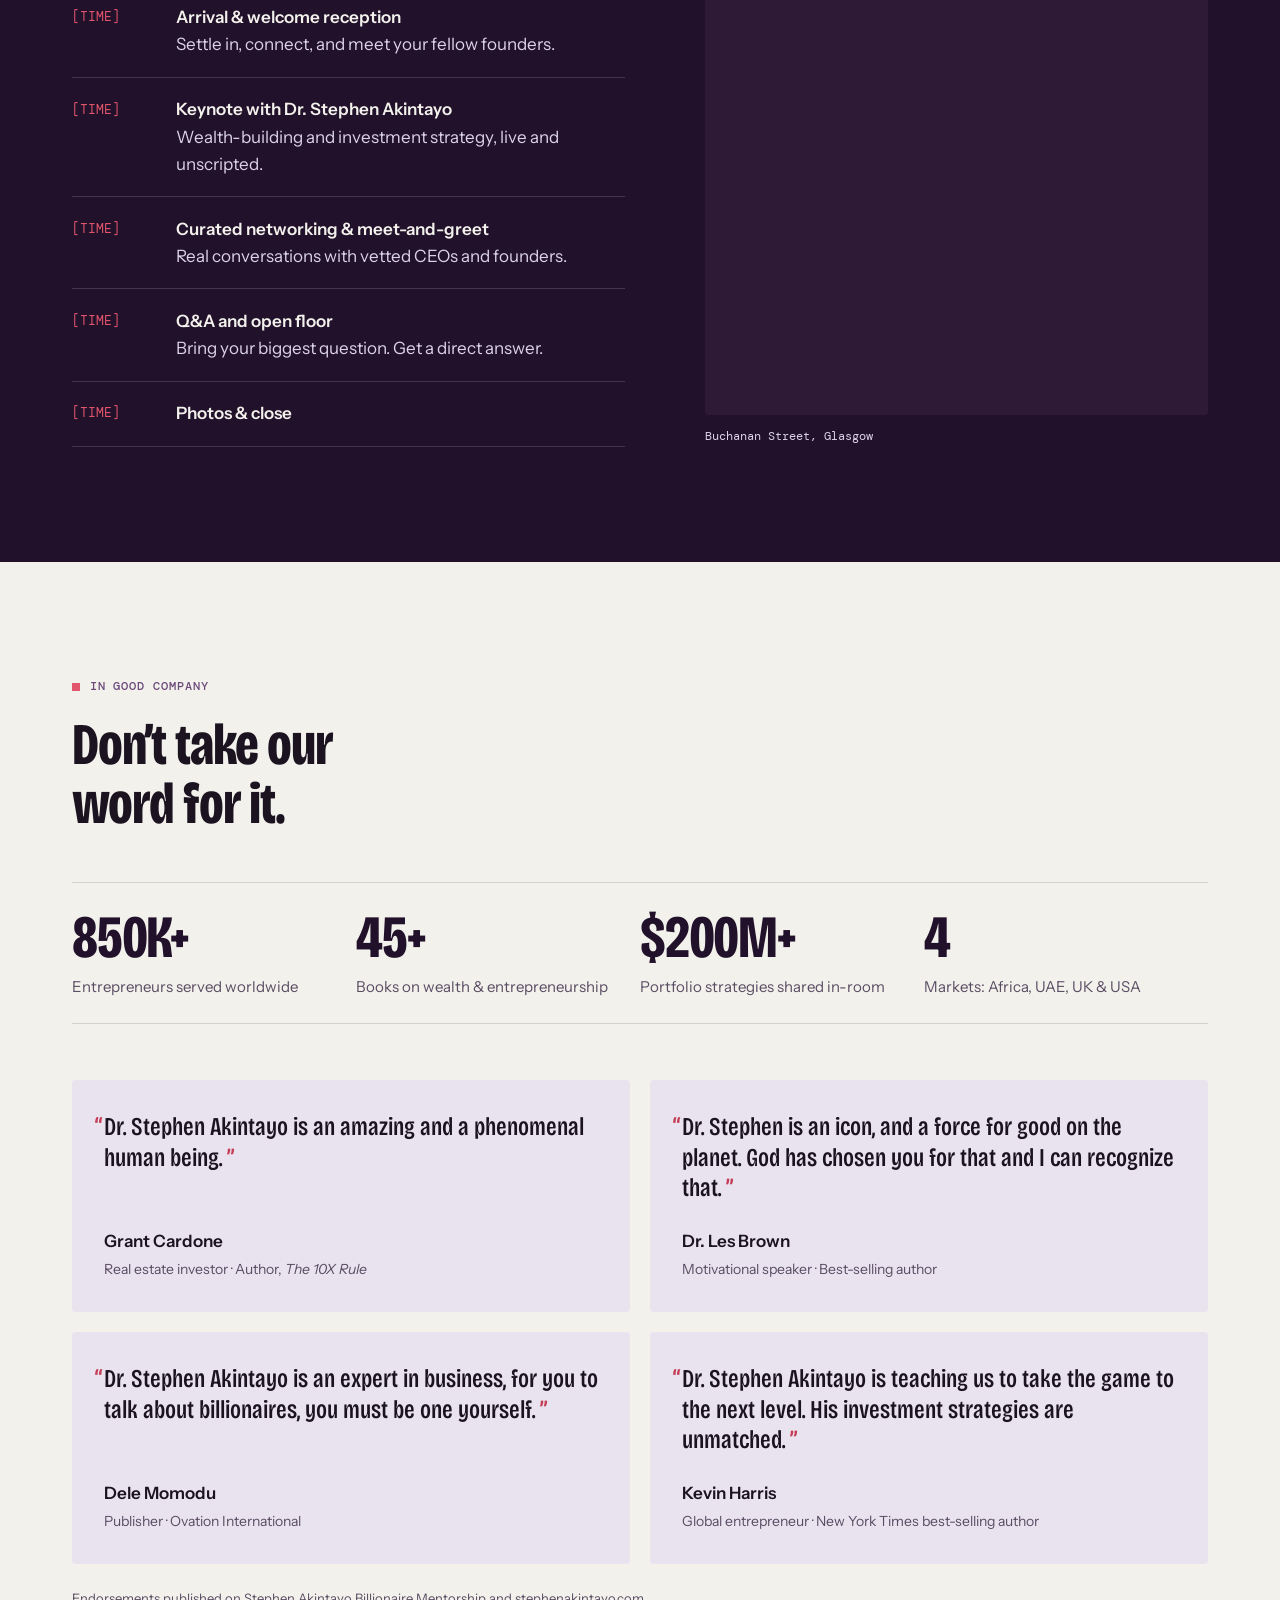
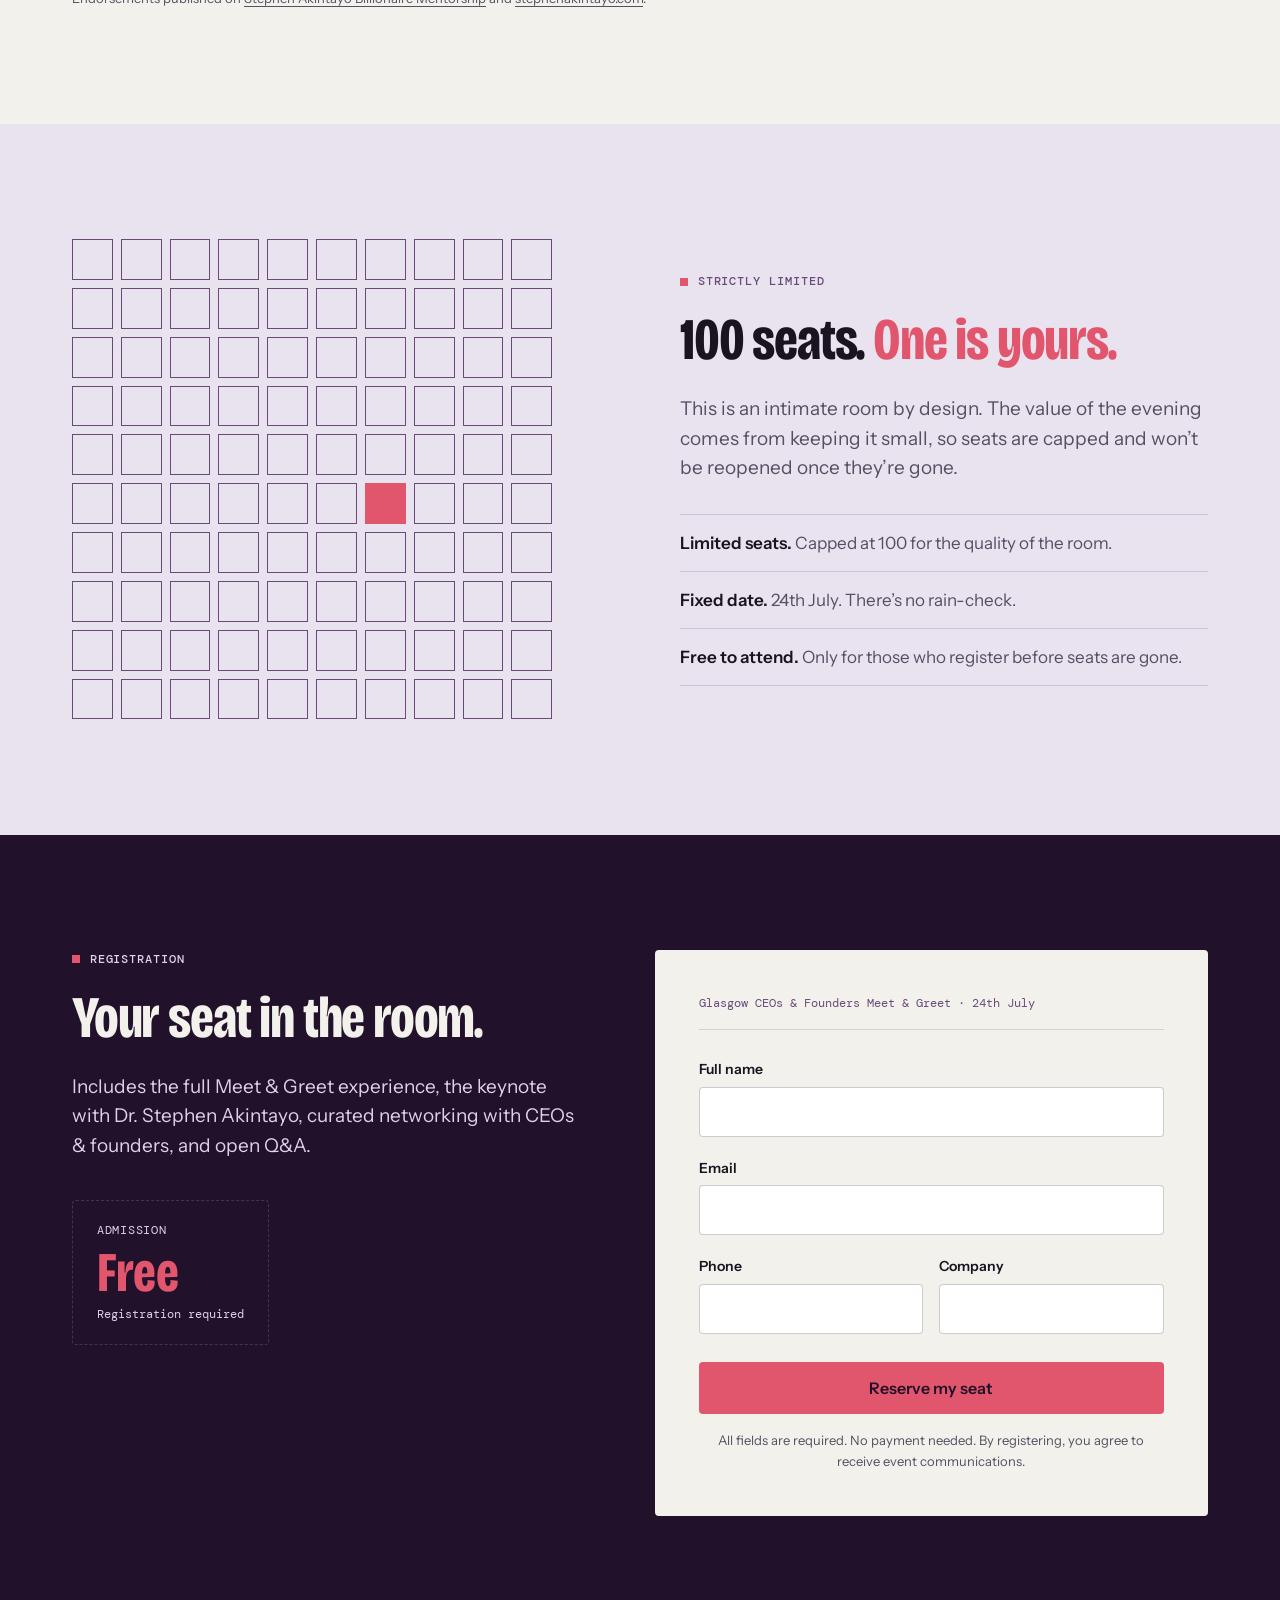
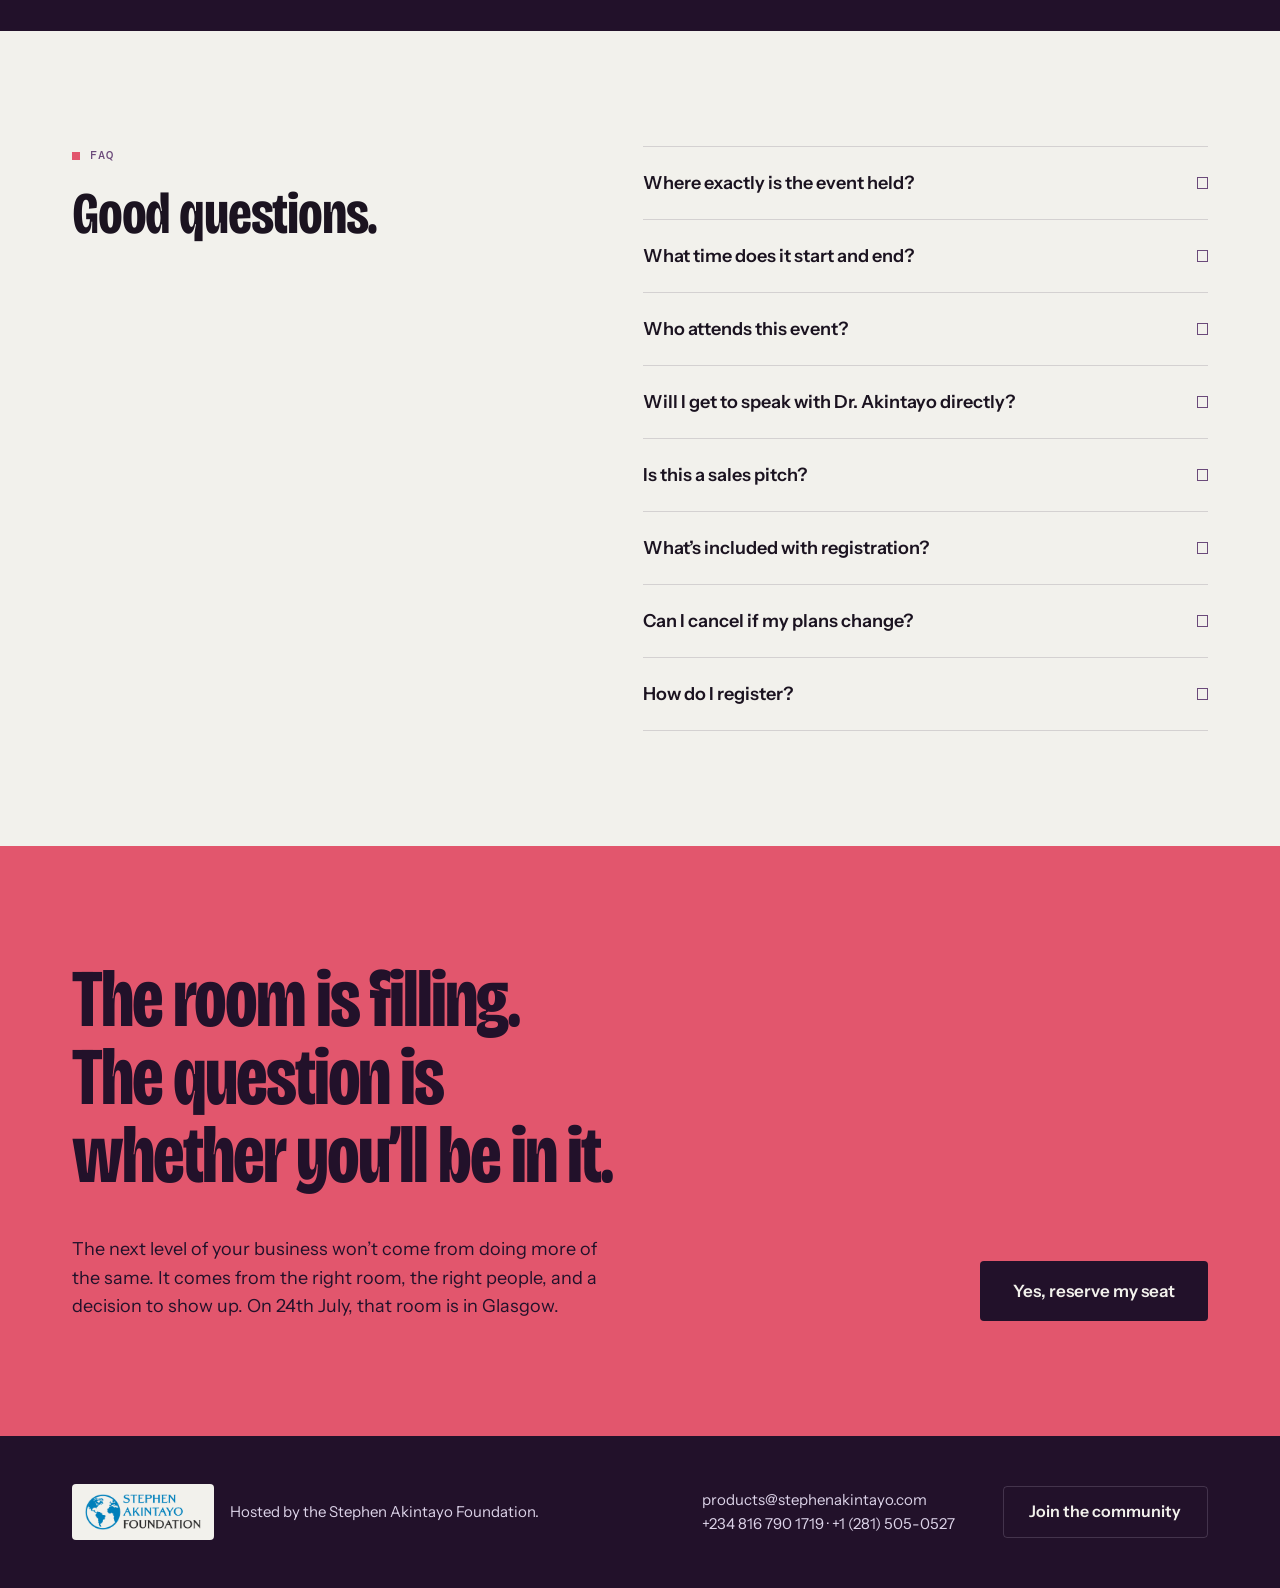
==== commit 077f6a75: "Refactor code structure for improved readability and maintainability" ====
--- a/index.html
+++ b/index.html
@@ -1,499 +1,1083 @@
-<!DOCTYPE html>
+<!doctype html>
 <html lang="en-GB">
-<head>
-  <meta charset="UTF-8">
-  <meta name="viewport" content="width=device-width, initial-scale=1.0">
-  <title>Glasgow CEOs &amp; Founders Meet &amp; Greet · 24th July · Stephen Akintayo Foundation</title>
-  <meta name="description" content="An exclusive, invitation-style evening with Dr. Stephen Akintayo for Glasgow's boldest CEOs and founders. 24th July, Glasgow, UK. Strictly limited seating.">
-  <meta name="robots" content="index, follow">
-  <link rel="canonical" href="https://example.com/">
-
-  <!-- Open Graph -->
-  <meta property="og:type" content="website">
-  <meta property="og:title" content="Glasgow CEOs &amp; Founders Meet &amp; Greet · 24th July">
-  <meta property="og:description" content="The room where Glasgow's boldest CEOs &amp; founders make their next move. Hosted by the Stephen Akintayo Foundation.">
-  <meta property="og:url" content="https://example.com/">
-  <meta property="og:image" content="https://example.com/og-image.jpg">
-  <meta property="og:locale" content="en_GB">
-
-  <!-- Twitter -->
-  <meta name="twitter:card" content="summary_large_image">
-  <meta name="twitter:title" content="Glasgow CEOs &amp; Founders Meet &amp; Greet">
-  <meta name="twitter:description" content="Exclusive networking with Dr. Stephen Akintayo. 24th July, Glasgow.">
-  <meta name="twitter:image" content="https://example.com/og-image.jpg">
-
-  <!-- Favicon placeholder -->
-  <link rel="icon" href="data:image/svg+xml,%3Csvg xmlns='http://www.w3.org/2000/svg' viewBox='0 0 32 32'%3E%3Crect fill='%232A1E12' width='32' height='32'/%3E%3Ctext x='16' y='22' font-size='14' fill='%23C8A24C' text-anchor='middle' font-family='serif'%3E◆%3C/text%3E%3C/svg%3E" type="image/svg+xml">
-
-  <link rel="preconnect" href="https://fonts.googleapis.com">
-  <link rel="preconnect" href="https://fonts.gstatic.com" crossorigin>
-  <link href="https://fonts.googleapis.com/css2?family=Cormorant+Garamond:ital,wght@0,400;0,500;0,600;0,700;1,400&family=Source+Serif+4:ital,opsz,wght@0,8..60,400;0,8..60,500;0,8..60,600;1,8..60,400&display=swap" rel="stylesheet">
-
-  <link rel="stylesheet" href="styles.css">
-</head>
-<body>
-  <a class="skip-link" href="#main">Skip to content</a>
-
-  <!-- Sticky header -->
-  <header class="site-header" id="site-header" role="banner">
-    <div class="header-inner">
-      <a href="#" class="logo" aria-label="Stephen Akintayo Foundation — home">
-        <span class="logo-mark" aria-hidden="true">◆</span>
-        <span class="logo-text">SA Foundation</span>
-      </a>
-      <nav class="nav-desktop" aria-label="Primary">
+  <head>
+    <meta charset="UTF-8" />
+    <meta name="viewport" content="width=device-width, initial-scale=1.0" />
+    <title>
+      Glasgow CEOs &amp; Founders Meet &amp; Greet · 24th July · Stephen
+      Akintayo Foundation
+    </title>
+    <meta
+      name="description"
+      content="An exclusive, invitation-style evening with Dr. Stephen Akintayo for Glasgow's boldest CEOs and founders. 24th July, Glasgow, UK. Strictly limited seating."
+    />
+    <meta name="robots" content="index, follow" />
+    <link rel="canonical" href="glasgow.stephenakintayofoundation.org" />
+
+    <!-- Open Graph -->
+    <meta property="og:type" content="website" />
+    <meta
+      property="og:title"
+      content="Glasgow CEOs &amp; Founders Meet &amp; Greet · 24th July"
+    />
+    <meta
+      property="og:description"
+      content="The room where Glasgow's boldest CEOs &amp; founders make their next move. Hosted by the Stephen Akintayo Foundation."
+    />
+    <meta
+      property="og:url"
+      content="https://glasgow.stephenakintayofoundation.org/"
+    />
+    <meta
+      property="og:image"
+      content="https://glasgow.stephenakintayofoundation.org"
+    />
+    <meta property="og:locale" content="en_GB" />
+
+    <!-- Twitter -->
+    <meta name="twitter:card" content="summary_large_image" />
+    <meta
+      name="twitter:title"
+      content="Glasgow CEOs &amp; Founders Meet &amp; Greet"
+    />
+    <meta
+      name="twitter:description"
+      content="Exclusive networking with Dr. Stephen Akintayo. 24th July, Glasgow."
+    />
+    <meta name="twitter:image" content="https://example.com/og-image.jpg" />
+
+    <meta name="theme-color" content="#22112A" />
+    <link rel="icon" href="favicon.ico" sizes="any" />
+    <link rel="icon" href="favicon.png" type="image/png" />
+    <link rel="apple-touch-icon" href="apple-touch-icon.png" />
+
+    <link rel="preconnect" href="https://fonts.googleapis.com" />
+    <link rel="preconnect" href="https://fonts.gstatic.com" crossorigin />
+    <link
+      href="https://fonts.googleapis.com/css2?family=Bricolage+Grotesque:opsz,wdth,wght@12..96,75..100,400..800&family=DM+Mono:wght@400;500&family=Instrument+Sans:ital,wght@0,400..700;1,400&display=swap"
+      rel="stylesheet"
+    />
+
+    <link rel="stylesheet" href="styles.css" />
+  </head>
+  <body>
+    <a class="skip-link" href="#main">Skip to content</a>
+
+    <!-- Header -->
+    <header class="site-header" id="site-header" role="banner">
+      <div class="header-inner">
+        <a
+          href="#"
+          class="logo"
+          aria-label="Stephen Akintayo Foundation — home"
+        >
+          <img
+            src="logo-web.png"
+            alt="Stephen Akintayo Foundation"
+            class="logo-img"
+            width="640"
+            height="198"
+          />
+        </a>
+        <nav class="nav-desktop" aria-label="Primary">
+          <ul>
+            <li><a href="#problem">Why attend</a></li>
+            <li><a href="#promise">The evening</a></li>
+            <li><a href="#host">The host</a></li>
+            <li><a href="#faq">FAQ</a></li>
+          </ul>
+        </nav>
+        <a href="#register" class="btn btn--small btn--cta-header" hidden
+          >Reserve seat</a
+        >
+        <button
+          type="button"
+          class="nav-toggle"
+          id="nav-toggle"
+          aria-expanded="false"
+          aria-controls="mobile-nav"
+          aria-label="Open menu"
+        >
+          <span class="nav-toggle-bar"></span>
+          <span class="nav-toggle-bar"></span>
+        </button>
+      </div>
+      <nav class="nav-mobile" id="mobile-nav" aria-label="Mobile" hidden>
         <ul>
-          <li><a href="#hook">Why attend</a></li>
+          <li><a href="#problem">Why attend</a></li>
           <li><a href="#promise">The evening</a></li>
           <li><a href="#host">The host</a></li>
           <li><a href="#register">Register</a></li>
           <li><a href="#faq">FAQ</a></li>
         </ul>
+        <a href="#register" class="btn btn--primary btn--full"
+          >Reserve my seat</a
+        >
       </nav>
-      <a href="#register" class="btn btn--header btn--cta-header" hidden>Reserve Seat</a>
-      <button type="button" class="nav-toggle" id="nav-toggle" aria-expanded="false" aria-controls="mobile-nav" aria-label="Open menu">
-        <span class="nav-toggle-bar"></span>
-        <span class="nav-toggle-bar"></span>
-        <span class="nav-toggle-bar"></span>
-      </button>
-    </div>
-    <nav class="nav-mobile" id="mobile-nav" aria-label="Mobile" hidden>
-      <ul>
-        <li><a href="#hook">Why attend</a></li>
-        <li><a href="#promise">The evening</a></li>
-        <li><a href="#host">The host</a></li>
-        <li><a href="#register">Register</a></li>
-        <li><a href="#faq">FAQ</a></li>
-        <li><a href="#register" class="btn btn--primary btn--full">Reserve Seat</a></li>
-      </ul>
-    </nav>
-  </header>
-
-  <main id="main">
-    <!-- HERO -->
-    <section class="hero" id="hero" aria-labelledby="hero-heading">
-      <div class="hero-glow" aria-hidden="true"></div>
-      <div class="hero-inner">
-        <div class="hero-copy">
-          <p class="eyebrow hero-reveal">THE STEPHEN AKINTAYO FOUNDATION PRESENTS · GLASGOW · 24TH JULY</p>
-          <h1 id="hero-heading" class="hero-title hero-reveal">The Room Where Glasgow's Boldest CEOs &amp; Founders Make Their Next Move</h1>
-          <p class="hero-sub hero-reveal">An exclusive, invitation-style evening with Dr. Stephen Akintayo — Forbes' Best of Africa Investment Coach — where founders, CEOs and serious operators connect, raise their game, and walk away with relationships that change the trajectory of their business.</p>
-          <p class="hero-detail hero-reveal">24th July · Glasgow, UK · Strictly Limited Seating</p>
-          <div class="hero-actions hero-reveal">
-            <a href="#register" class="btn btn--primary">RESERVE MY SEAT</a>
-          </div>
-          <p class="hero-trust hero-reveal">Hosted by the Stephen Akintayo Foundation · Trusted by 850,000+ entrepreneurs worldwide</p>
-        </div>
-        <aside class="hero-visual">
-          <div class="date-stamp" aria-hidden="true">
-            <span class="date-stamp-day">24</span>
-            <span class="date-stamp-month">JUL</span>
-          </div>
-          <!-- IMAGE PLACEHOLDER: Speaker / hero portrait -->
-          <figure class="hero-image-wrap">
+    </header>
+
+    <main id="main">
+      <!-- HERO -->
+      <section class="hero" id="hero" aria-labelledby="hero-heading">
+        <div class="hero-inner">
+          <div class="hero-copy">
+            <p class="hero-kicker hero-reveal">
+              The Stephen Akintayo Foundation presents
+            </p>
+            <h1 id="hero-heading" class="hero-title hero-reveal">
+              The room where Glasgow’s boldest CEOs &amp;&nbsp;founders make
+              their <em>next move.</em>
+            </h1>
+            <p class="hero-sub hero-reveal">
+              An invitation-style evening with Dr. Stephen Akintayo, Forbes’
+              Best of Africa Investment Coach, for founders, CEOs and serious
+              operators ready to build the relationships that change a
+              business’s trajectory.
+            </p>
+            <div class="hero-actions hero-reveal">
+              <a href="#register" class="btn btn--primary">Reserve my seat</a>
+              <span class="hero-free">Free · Registration required</span>
+            </div>
+          </div>
+
+          <figure class="hero-portrait hero-reveal">
             <img
-              src="https://usngrealestate.com/wp-content/uploads/2024/10/Dr-Stephen-Akintayo-2.jpg"
+              src="dsa-portrait.jpg"
               alt="Portrait of Dr. Stephen Akintayo"
-              class="hero-image"
-              width="480"
-              height="600"
+              width="452"
+              height="678"
               loading="eager"
               decoding="async"
               fetchpriority="high"
             />
-      
+            <figcaption>
+              <span class="hero-portrait-name">Dr. Stephen Akintayo</span>
+              <span class="hero-portrait-role"
+                >Chairman, SACI Holdings · Host</span
+              >
+            </figcaption>
           </figure>
-        </aside>
-      </div>
-    </section>
-
-    <div class="ornament-row" aria-hidden="true"><span class="ornament">◆</span></div>
-
-    <!-- COUNTDOWN -->
-    <section class="countdown-bar" aria-label="Countdown to event">
-      <div class="countdown-inner reveal">
-        <p class="countdown-label">Until 24th July</p>
-        <div class="countdown-grid" id="countdown" role="timer" aria-live="polite">
-          <div class="countdown-unit"><span class="countdown-num" id="cd-days">—</span><span class="countdown-cap">Days</span></div>
-          <div class="countdown-unit"><span class="countdown-num" id="cd-hours">—</span><span class="countdown-cap">Hours</span></div>
-          <div class="countdown-unit"><span class="countdown-num" id="cd-mins">—</span><span class="countdown-cap">Minutes</span></div>
-          <div class="countdown-unit"><span class="countdown-num" id="cd-secs">—</span><span class="countdown-cap">Seconds</span></div>
-        </div>
-      </div>
-    </section>
-
-    <!-- THE HOOK -->
-    <section class="section section--cream" id="hook">
-      <div class="section-inner section-inner--narrow reveal">
-        <p class="lead">Your network is your net worth and most rooms you walk into aren't worth the cost of your time. This one is different. For one evening in Glasgow, the founders, CEOs and decision-makers who are actually building something will be in the same room
-           led by a man who has turned a thrift-collection side hustle into a portfolio spanning Nigeria, the UAE, the UK and the USA. If you've ever felt like the next level of your business is being decided in rooms you're not yet in this is your invitation in.</p>
-      </div>
-    </section>
-
-    <!-- THE PROBLEM -->
-    <section class="section section--espresso" id="problem" aria-labelledby="problem-heading">
-      <div class="section-inner reveal">
-        <p class="eyebrow eyebrow--light">The problem</p>
-        <h2 id="problem-heading" class="section-title section-title--light">Talent isn't your bottleneck. Access is.</h2>
-        <p class="section-intro section-intro--light">You've built something real. You're past the stage of "just trying to survive." But somewhere along the way, the climb got quieter — and lonelier.</p>
-        <ul class="problem-list">
-          <li>You're the smartest person in most of your rooms, and that's exactly the problem.</li>
-          <li>The capital, partnerships and deals you need exist — but they move through relationships you don't yet have.</li>
-          <li>You've outgrown generic "networking events" full of people selling, not building.</li>
-          <li>Glasgow is full of ambition, but the right rooms are closed, quiet, and hard to find from the outside.</li>
-        </ul>
-        <p class="pull-quote pull-quote--light">Growth at your level isn't about working harder. It's about standing next to the right people.</p>
-      </div>
-    </section>
-
-    <!-- THE PROMISE -->
-    <section class="section section--ivory" id="promise" aria-labelledby="promise-heading">
-      <div class="section-inner section-inner--split reveal">
-        <div class="split-main">
-          <p class="eyebrow">The promise</p>
-          <h2 id="promise-heading" class="section-title">One evening. The right room. A different trajectory.</h2>
-          <p>The Glasgow CEOs &amp; Founders Meet &amp; Greet is an exclusive networking experience built for one purpose: to put serious founders and CEOs in direct contact with each other — and with Dr. Stephen Akintayo, one of Africa's most influential investment minds. This isn't a webinar. It's not a sales pitch dressed up as a seminar. It's a curated, high-trust gathering where the conversations are real, the people are vetted, and the connections are built to last well beyond the night.</p>
-          <a href="#register" class="btn btn--primary">SECURE MY PLACE</a>
-        </div>
-        <aside class="split-aside split-aside--offset">
-          <div class="accent-block">
-            <span class="accent-block-num">24</span>
-            <span class="accent-block-label">July · Glasgow</span>
-          </div>
-        </aside>
-      </div>
-    </section>
-
-    <!-- WHO THIS IS FOR -->
-    <section class="section section--cream" id="audience" aria-labelledby="audience-heading">
-      <div class="section-inner reveal">
-        <p class="eyebrow">Who it's for</p>
-        <h2 id="audience-heading" class="section-title">This room was designed for you if…</h2>
-        <div class="two-col">
-          <ul class="check-list">
-            <li>You're a CEO, founder or business owner who's already in motion and ready to scale.</li>
-            <li>You're building in Glasgow, Scotland or the wider UK — or you're part of the diaspora business community here.</li>
-            <li>You want access to capital, partnerships, and international markets (Africa, the UAE, the US).</li>
-            <li>You believe your next breakthrough comes from a relationship you haven't made yet.</li>
-            <li>You'd rather spend one focused evening with the right 50 people than another year guessing.</li>
+        </div>
+
+        <!-- Ticket strip: event facts + countdown -->
+        <div class="ticket" aria-label="Event details">
+          <dl class="ticket-facts">
+            <div>
+              <dt>Date</dt>
+              <dd>Thu 24 July</dd>
+            </div>
+            <div>
+              <dt>City</dt>
+              <dd>Glasgow, UK</dd>
+            </div>
+            <div>
+              <dt>Seats</dt>
+              <dd>Capped at 100</dd>
+            </div>
+          </dl>
+          <div class="ticket-count" aria-label="Countdown to event">
+            <p class="ticket-count-label">Doors open in</p>
+            <div
+              class="countdown-grid"
+              id="countdown"
+              role="timer"
+              aria-live="off"
+            >
+              <span class="countdown-unit"
+                ><span class="countdown-num" id="cd-days">—</span
+                ><span class="countdown-cap">d</span></span
+              >
+              <span class="countdown-unit"
+                ><span class="countdown-num" id="cd-hours">—</span
+                ><span class="countdown-cap">h</span></span
+              >
+              <span class="countdown-unit"
+                ><span class="countdown-num" id="cd-mins">—</span
+                ><span class="countdown-cap">m</span></span
+              >
+              <span class="countdown-unit"
+                ><span class="countdown-num" id="cd-secs">—</span
+                ><span class="countdown-cap">s</span></span
+              >
+            </div>
+          </div>
+        </div>
+      </section>
+
+      <!-- THE HOOK -->
+      <section class="section section--chalk hook" id="hook">
+        <div class="section-inner reveal">
+          <p class="hook-text">
+            Your network is your net worth, and most rooms you walk into
+            aren’t worth the cost of your time.
+            <span class="hook-turn">This one is different.</span>
+          </p>
+          <p class="hook-body">
+            For one evening in Glasgow, the founders, CEOs and decision-makers
+            who are actually building something will be in the same room, led
+            by a man who turned a thrift-collection side hustle into a
+            portfolio spanning Nigeria, the UAE, the UK and the USA. If you’ve
+            ever felt the next level of your business is being decided in rooms
+            you’re not yet in, this is your invitation in.
+          </p>
+        </div>
+      </section>
+
+      <!-- THE PROBLEM -->
+      <section
+        class="section section--night"
+        id="problem"
+        aria-labelledby="problem-heading"
+      >
+        <div class="section-inner split reveal">
+          <div class="split-head">
+            <p class="eyebrow">The problem</p>
+            <h2 id="problem-heading" class="section-title">
+              Talent isn’t your bottleneck. <em>Access is.</em>
+            </h2>
+            <p class="section-intro">
+              You’ve built something real. You’re past the stage of “just
+              trying to survive.” But somewhere along the way, the climb got
+              quieter, and lonelier.
+            </p>
+          </div>
+          <ul class="statement-list">
+            <li>
+              You’re the smartest person in most of your rooms, and that’s
+              exactly the problem.
+            </li>
+            <li>
+              The capital, partnerships and deals you need exist, but they move
+              through relationships you don’t yet have.
+            </li>
+            <li>
+              You’ve outgrown generic “networking events” full of people
+              selling, not building.
+            </li>
+            <li>
+              Glasgow is full of ambition, but the right rooms are closed,
+              quiet, and hard to find from the outside.
+            </li>
           </ul>
-          <div class="not-for">
-            <h3 class="not-for-title">And it's NOT for you if…</h3>
-            <ul class="not-for-list">
-              <li>You're looking for a free "how to start a business" class.</li>
-              <li>You want to work the room selling instead of building genuine relationships.</li>
-              <li>You're not ready to act on the opportunities in front of you.</li>
-            </ul>
-          </div>
-        </div>
-      </div>
-    </section>
-
-    <!-- WHAT YOU'LL WALK AWAY WITH -->
-    <section class="section section--espresso section--grain" id="outcomes" aria-labelledby="outcomes-heading">
-      <div class="section-inner reveal">
-        <p class="eyebrow eyebrow--light">What you gain</p>
-        <h2 id="outcomes-heading" class="section-title section-title--light">You're not buying a ticket. You're buying a shortcut.</h2>
-        <ul class="outcome-list">
-          <li>Direct access to Dr. Stephen Akintayo — and the strategies behind a $200M+ portfolio, in an intimate setting, not a stadium.</li>
-          <li>A curated network of CEOs and founders who are operating at — or above — your level.</li>
-          <li>Investment &amp; wealth-building intelligence you can apply to real estate, private equity and scalable businesses.</li>
-          <li>Partnership and deal-flow conversations that simply don't happen over email or LinkedIn.</li>
-          <li>A foothold in a global ecosystem spanning Africa, the UAE, the UK and the US.</li>
-          <li>Clarity and conviction on your single most important next move.</li>
-        </ul>
-        <a href="#register" class="btn btn--primary btn--on-dark">I'M READY — RESERVE MY SEAT</a>
-      </div>
-    </section>
-
-  <div class="ornament-row" aria-hidden="true"><span class="ornament">◆</span></div>
-
-    <!-- ABOUT THE HOST -->
-    <section class="section section--ivory host-section" id="host" aria-labelledby="host-heading">
-      <div class="section-inner host-layout reveal">
-        <div class="host-image-col">
-          <!-- IMAGE PLACEHOLDER: Dr. Stephen Akintayo portrait -->
+        </div>
+        <div class="section-inner reveal">
+          <blockquote class="pull-quote">
+            Growth at your level isn’t about working harder. It’s about
+            standing next to the right people.
+          </blockquote>
+        </div>
+      </section>
+
+      <!-- THE PROMISE -->
+      <section
+        class="section section--chalk"
+        id="promise"
+        aria-labelledby="promise-heading"
+      >
+        <div class="section-inner split reveal">
+          <div class="split-head">
+            <p class="eyebrow">The promise</p>
+            <h2 id="promise-heading" class="section-title">
+              One evening. The right room. A different trajectory.
+            </h2>
+          </div>
+          <div class="prose">
+            <p>
+              The Glasgow CEOs &amp; Founders Meet &amp; Greet is an exclusive
+              networking experience built for one purpose: to put serious
+              founders and CEOs in direct contact with each other, and with Dr.
+              Stephen Akintayo, one of Africa’s most influential investment
+              minds.
+            </p>
+            <p>
+              This isn’t a webinar. It’s not a sales pitch dressed up as a
+              seminar. It’s a curated, high-trust gathering where the
+              conversations are real, the people are vetted, and the
+              connections are built to last well beyond the night.
+            </p>
+            <a href="#register" class="btn btn--primary">Secure my place</a>
+          </div>
+        </div>
+      </section>
+
+      <!-- WHO THIS IS FOR -->
+      <section
+        class="section section--mist"
+        id="audience"
+        aria-labelledby="audience-heading"
+      >
+        <div class="section-inner reveal">
+          <p class="eyebrow">Who it’s for</p>
+          <h2 id="audience-heading" class="section-title">
+            This room was designed for you if…
+          </h2>
+          <div class="fit-grid">
+            <div class="fit-card fit-card--yes">
+              <p class="fit-label">You belong here</p>
+              <ul class="fit-list">
+                <li>
+                  You’re a CEO, founder or business owner who’s already in
+                  motion and ready to scale.
+                </li>
+                <li>
+                  You’re building in Glasgow, Scotland or the wider UK, or
+                  you’re part of the diaspora business community here.
+                </li>
+                <li>
+                  You want access to capital, partnerships, and international
+                  markets (Africa, the UAE, the US).
+                </li>
+                <li>
+                  You believe your next breakthrough comes from a relationship
+                  you haven’t made yet.
+                </li>
+                <li>
+                  You’d rather spend one focused evening with the right 50
+                  people than another year guessing.
+                </li>
+              </ul>
+            </div>
+            <div class="fit-card fit-card--no">
+              <p class="fit-label">It’s not for you if</p>
+              <ul class="fit-list">
+                <li>
+                  You’re looking for a free “how to start a business” class.
+                </li>
+                <li>
+                  You want to work the room selling instead of building genuine
+                  relationships.
+                </li>
+                <li>
+                  You’re not ready to act on the opportunities in front of you.
+                </li>
+              </ul>
+            </div>
+          </div>
+        </div>
+      </section>
+
+      <!-- WHAT YOU'LL WALK AWAY WITH -->
+      <section
+        class="section section--night"
+        id="outcomes"
+        aria-labelledby="outcomes-heading"
+      >
+        <div class="section-inner reveal">
+          <p class="eyebrow">What you gain</p>
+          <h2 id="outcomes-heading" class="section-title section-title--wide">
+            You’re not buying a ticket. <em>You’re buying a shortcut.</em>
+          </h2>
+          <ul class="gain-grid">
+            <li>
+              <h3>Direct access</h3>
+              <p>
+                Time with Dr. Stephen Akintayo, and the strategies behind a
+                $200M+ portfolio, in an intimate setting, not a stadium.
+              </p>
+            </li>
+            <li>
+              <h3>A curated network</h3>
+              <p>
+                CEOs and founders who are operating at, or above, your level.
+              </p>
+            </li>
+            <li>
+              <h3>Investment intelligence</h3>
+              <p>
+                Wealth-building thinking you can apply to real estate, private
+                equity and scalable businesses.
+              </p>
+            </li>
+            <li>
+              <h3>Deal-flow conversations</h3>
+              <p>
+                Partnership talks that simply don’t happen over email or
+                LinkedIn.
+              </p>
+            </li>
+            <li>
+              <h3>A global foothold</h3>
+              <p>An ecosystem spanning Africa, the UAE, the UK and the US.</p>
+            </li>
+            <li>
+              <h3>Your next move</h3>
+              <p>Clarity and conviction on your single most important step.</p>
+            </li>
+          </ul>
+          <a href="#register" class="btn btn--primary"
+            >I’m ready, reserve my seat</a
+          >
+        </div>
+      </section>
+
+      <!-- ABOUT THE HOST -->
+      <section
+        class="section section--chalk"
+        id="host"
+        aria-labelledby="host-heading"
+      >
+        <div class="section-inner host reveal">
           <figure class="host-figure">
             <img
               src="https://usngrealestate.com/wp-content/uploads/2024/10/Dr-Stephen-Akintayo.jpg"
-              alt="Dr. Stephen Akintayo — Host Portrait"
-              class="host-image"
+              alt="Dr. Stephen Akintayo"
               width="600"
               height="800"
               loading="lazy"
               decoding="async"
             />
-      
+            <figcaption class="host-badge">
+              <span>Forbes · 2023</span>
+              Best of Africa’s Leading Investment Coach &amp; Real Estate Mogul
+            </figcaption>
           </figure>
-        </div>
-        <div class="host-copy-col">
-          <p class="eyebrow">About the host</p>
-          <h2 id="host-heading" class="section-title">Meet the man in the room.</h2>
-          <div class="host-prose">
-            <p>Dr. Stephen Akintayo is the Chairman of SACI Holdings, a global private equity firm with interests in real estate, technology and emerging markets across Africa, the UAE, the UK and the USA. He is the Founder and President of the Stephen Akintayo Foundation, and the founder of Gtext Holdings, a multinational conglomerate he built from the ground up. In 2023, Forbes named him the Best of Africa's Leading Investment Coach &amp; Real Estate Mogul. He's a member of the Forbes Business Council, the author of 45+ books on wealth and entrepreneurship, and host of The Billionaire Habits Podcast. But the part that matters most: he started with nothing. From a thrift collector on campus to a recharge-card stand in Abuja, his story is proof that the gap between where you are and where you want to be is closed by the right knowledge — and the right rooms. His mission is bold and specific: to raise one million millionaires by 2050. On 24th July, a few of them could be sitting in Glasgow.</p>
-          </div>
-        </div>
+          <div class="host-copy">
+            <p class="eyebrow">About the host</p>
+            <h2 id="host-heading" class="section-title">
+              Meet the man in the room.
+            </h2>
+            <div class="prose">
+              <p>
+                Dr. Stephen Akintayo is the Chairman of SACI Holdings, a global
+                private equity firm with interests in real estate, technology
+                and emerging markets across Africa, the UAE, the UK and the USA.
+                He is the Founder and President of the Stephen Akintayo
+                Foundation, and the founder of Gtext Holdings, a multinational
+                conglomerate he built from the ground up.
+              </p>
+              <p>
+                He’s a member of the Forbes Business Council, the author of 45+
+                books on wealth and entrepreneurship, and host of The
+                Billionaire Habits Podcast.
+              </p>
+              <p class="host-turn">
+                But the part that matters most: he started with nothing.
+              </p>
+              <p>
+                From a thrift collector on campus to a recharge-card stand in
+                Abuja, his story is proof that the gap between where you are and
+                where you want to be is closed by the right knowledge, and the
+                right rooms. His mission is bold and specific: to raise one
+                million millionaires by 2050. On 24th July, a few of them could
+                be sitting in Glasgow.
+              </p>
+            </div>
+          </div>
+        </div>
+      </section>
+
+      <!-- WHY NOW -->
+      <section
+        class="section section--heather"
+        id="why-glasgow"
+        aria-labelledby="glasgow-heading"
+      >
+        <div class="section-inner split reveal">
+          <div class="split-head">
+            <p class="eyebrow">Why now</p>
+            <h2 id="glasgow-heading" class="section-title">
+              Opportunity is global. Most people are still building locally.
+            </h2>
+          </div>
+          <div class="prose">
+            <p>
+              The founders who win this decade are the ones who think across
+              borders, connecting UK capital and credibility with the explosive
+              growth of African and Gulf markets. Dr. Akintayo’s ecosystem
+              already operates in all of them.
+            </p>
+            <p>
+              This Glasgow evening is your on-ramp. The date is fixed. The room
+              is small. And once 24th July passes, the next chance to be in a
+              room like this, in your city, may be a long way off.
+            </p>
+          </div>
+        </div>
+      </section>
+
+      <!-- THE EXPERIENCE -->
+      <section
+        class="section section--night"
+        id="experience"
+        aria-labelledby="experience-heading"
+      >
+        <div class="section-inner experience reveal">
+          <div class="experience-copy">
+            <p class="eyebrow">The evening</p>
+            <h2 id="experience-heading" class="section-title">
+              How the night unfolds.
+            </h2>
+            <ol class="run-sheet">
+              <li>
+                <span class="run-time">[TIME]</span>
+                <span class="run-body"
+                  ><strong>Arrival &amp; welcome reception</strong> Settle in,
+                  connect, and meet your fellow founders.</span
+                >
+              </li>
+              <li>
+                <span class="run-time">[TIME]</span>
+                <span class="run-body"
+                  ><strong>Keynote with Dr. Stephen Akintayo</strong>
+                  Wealth-building and investment strategy, live and
+                  unscripted.</span
+                >
+              </li>
+              <li>
+                <span class="run-time">[TIME]</span>
+                <span class="run-body"
+                  ><strong>Curated networking &amp; meet-and-greet</strong>
+                  Real conversations with vetted CEOs and founders.</span
+                >
+              </li>
+              <li>
+                <span class="run-time">[TIME]</span>
+                <span class="run-body"
+                  ><strong>Q&amp;A and open floor</strong> Bring your biggest
+                  question. Get a direct answer.</span
+                >
+              </li>
+              <li>
+                <span class="run-time">[TIME]</span>
+                <span class="run-body"><strong>Photos &amp; close</strong></span>
+              </li>
+            </ol>
+          </div>
+          <!-- <p class="venue-line">Venue: [INSERT VENUE NAME &amp; ADDRESS] · Time: [INSERT START–END TIME] · Dress code: [INSERT]</p> -->
+          <figure class="venue-figure">
+            <img
+              src="https://somosescocia.lon1.cdn.digitaloceanspaces.com/strapi/buchanan_Street_d1c26c7378.jpg"
+              alt="Aerial view of Buchanan Street, Glasgow"
+              width="1200"
+              height="675"
+              loading="lazy"
+              decoding="async"
+            />
+            <figcaption>Buchanan Street, Glasgow</figcaption>
+          </figure>
+        </div>
+      </section>
+
+      <!-- SOCIAL PROOF -->
+      <section
+        class="section section--chalk"
+        id="proof"
+        aria-labelledby="proof-heading"
+      >
+        <div class="section-inner reveal">
+          <p class="eyebrow">In good company</p>
+          <h2 id="proof-heading" class="section-title">
+            Don’t take our word for it.
+          </h2>
+
+          <ul class="stats" aria-label="Verified highlights">
+            <li>
+              <span class="stat-num">850K+</span>
+              <span class="stat-label">Entrepreneurs served worldwide</span>
+            </li>
+            <li>
+              <span class="stat-num">45+</span>
+              <span class="stat-label"
+                >Books on wealth &amp; entrepreneurship</span
+              >
+            </li>
+            <li>
+              <span class="stat-num">$200M+</span>
+              <span class="stat-label">Portfolio strategies shared in-room</span>
+            </li>
+            <li>
+              <span class="stat-num">4</span>
+              <span class="stat-label">Markets: Africa, UAE, UK &amp; USA</span>
+            </li>
+          </ul>
+
+          <div class="quotes">
+            <blockquote class="quote" cite="https://coachingwithdsa.com/">
+              <p>
+                Dr. Stephen Akintayo is an amazing and a phenomenal human being.
+              </p>
+              <footer>
+                <cite>Grant Cardone</cite>
+                <span>Real estate investor · Author, <em>The 10X Rule</em></span>
+              </footer>
+            </blockquote>
+            <blockquote class="quote" cite="https://coachingwithdsa.com/">
+              <p>
+                Dr. Stephen is an icon, and a force for good on the planet. God
+                has chosen you for that and I can recognize that.
+              </p>
+              <footer>
+                <cite>Dr. Les Brown</cite>
+                <span>Motivational speaker · Best-selling author</span>
+              </footer>
+            </blockquote>
+            <blockquote class="quote" cite="https://coachingwithdsa.com/">
+              <p>
+                Dr. Stephen Akintayo is an expert in business, for you to talk
+                about billionaires, you must be one yourself.
+              </p>
+              <footer>
+                <cite>Dele Momodu</cite>
+                <span>Publisher · Ovation International</span>
+              </footer>
+            </blockquote>
+            <blockquote class="quote" cite="https://stephenakintayo.com/">
+              <p>
+                Dr. Stephen Akintayo is teaching us to take the game to the next
+                level. His investment strategies are unmatched.
+              </p>
+              <footer>
+                <cite>Kevin Harris</cite>
+                <span
+                  >Global entrepreneur · New York Times best-selling
+                  author</span
+                >
+              </footer>
+            </blockquote>
+          </div>
+
+          <p class="source-note">
+            Endorsements published on
+            <a
+              href="https://coachingwithdsa.com/"
+              rel="noopener noreferrer"
+              target="_blank"
+              >Stephen Akintayo Billionaire Mentorship</a
+            >
+            and
+            <a
+              href="https://stephenakintayo.com/"
+              rel="noopener noreferrer"
+              target="_blank"
+              >stephenakintayo.com</a
+            >.
+          </p>
+        </div>
+      </section>
+
+      <!-- URGENCY: the 100-seat lattice -->
+      <section
+        class="section section--mist"
+        id="urgency"
+        aria-labelledby="urgency-heading"
+      >
+        <div class="section-inner seats reveal">
+          <div
+            class="seat-lattice"
+            id="seat-lattice"
+            role="img"
+            aria-label="A grid of 100 squares, one for each seat. One is highlighted."
+          ></div>
+          <div class="seats-copy">
+            <p class="eyebrow">Strictly limited</p>
+            <h2 id="urgency-heading" class="section-title">
+              100 seats. <em>One is yours.</em>
+            </h2>
+            <p class="section-intro">
+              This is an intimate room by design. The value of the evening comes
+              from keeping it small, so seats are capped and won’t be reopened
+              once they’re gone.
+            </p>
+            <ul class="seat-facts">
+              <li><strong>Limited seats.</strong> Capped at 100 for the quality of the room.</li>
+              <li><strong>Fixed date.</strong> 24th July. There’s no rain-check.</li>
+              <li>
+                <strong>Free to attend.</strong> Only for those who register
+                before seats are gone.
+              </li>
+            </ul>
+          </div>
+        </div>
+      </section>
+
+      <!-- REGISTRATION -->
+      <section
+        class="section section--night register"
+        id="register"
+        aria-labelledby="register-heading"
+      >
+        <div class="section-inner register-layout reveal">
+          <div class="register-copy">
+            <p class="eyebrow">Registration</p>
+            <h2 id="register-heading" class="section-title">
+              Your seat in the room.
+            </h2>
+            <p class="section-intro">
+              Includes the full Meet &amp; Greet experience, the keynote with
+              Dr. Stephen Akintayo, curated networking with CEOs &amp; founders,
+              and open Q&amp;A.
+            </p>
+            <p class="register-pass">
+              <span>Admission</span>
+              <strong>Free</strong>
+              <span>Registration required</span>
+            </p>
+          </div>
+
+          <div class="register-form-wrap" id="register-form-wrap">
+            <form
+              id="register-form"
+              class="register-form"
+              action="https://formspree.io/f/xojbrgaw"
+              method="POST"
+              novalidate
+              aria-describedby="register-form-desc"
+            >
+              <p id="register-form-desc" class="register-form-desc">
+                Glasgow CEOs &amp; Founders Meet &amp; Greet · 24th July
+              </p>
+              <input
+                type="hidden"
+                name="_subject"
+                value="Glasgow CEOs &amp; Founders Meet &amp; Greet — New registration"
+              />
+              <input
+                type="hidden"
+                name="event"
+                value="Glasgow CEOs &amp; Founders Meet &amp; Greet · 24 July · Free admission"
+              />
+              <label class="form-honeypot" aria-hidden="true">
+                <span>Leave blank</span>
+                <input
+                  type="text"
+                  name="_gotcha"
+                  tabindex="-1"
+                  autocomplete="off"
+                />
+              </label>
+              <div class="form-field">
+                <label for="reg-name">Full name</label>
+                <input
+                  type="text"
+                  id="reg-name"
+                  name="name"
+                  autocomplete="name"
+                  required
+                />
+                <span class="field-error" id="err-name" role="alert"></span>
+              </div>
+              <div class="form-field">
+                <label for="reg-email">Email</label>
+                <input
+                  type="email"
+                  id="reg-email"
+                  name="email"
+                  autocomplete="email"
+                  required
+                />
+                <span class="field-error" id="err-email" role="alert"></span>
+              </div>
+              <div class="form-row">
+                <div class="form-field">
+                  <label for="reg-phone">Phone</label>
+                  <input
+                    type="tel"
+                    id="reg-phone"
+                    name="phone"
+                    autocomplete="tel"
+                    required
+                  />
+                  <span class="field-error" id="err-phone" role="alert"></span>
+                </div>
+                <div class="form-field">
+                  <label for="reg-company">Company</label>
+                  <input
+                    type="text"
+                    id="reg-company"
+                    name="company"
+                    autocomplete="organization"
+                    required
+                  />
+                  <span
+                    class="field-error"
+                    id="err-company"
+                    role="alert"
+                  ></span>
+                </div>
+              </div>
+              <input type="hidden" name="admission" value="free" />
+              <p class="form-error" id="form-error" role="alert" hidden></p>
+              <button
+                type="submit"
+                class="btn btn--primary btn--full"
+                id="form-submit-btn"
+              >
+                Reserve my seat
+              </button>
+              <p class="form-note">
+                All fields are required. No payment needed. By registering, you
+                agree to receive event communications.
+              </p>
+            </form>
+          </div>
+        </div>
+      </section>
+
+      <!-- FAQ -->
+      <section
+        class="section section--chalk"
+        id="faq"
+        aria-labelledby="faq-heading"
+      >
+        <div class="section-inner split reveal">
+          <div class="split-head">
+            <p class="eyebrow">FAQ</p>
+            <h2 id="faq-heading" class="section-title">Good questions.</h2>
+          </div>
+          <dl class="faq-list">
+            <div class="faq-item">
+              <dt>
+                <button
+                  type="button"
+                  class="faq-trigger"
+                  aria-expanded="false"
+                  id="faq-q1"
+                  aria-controls="faq-a1"
+                >
+                  Where exactly is the event held?
+                </button>
+              </dt>
+              <dd
+                id="faq-a1"
+                class="faq-panel"
+                hidden
+                role="region"
+                aria-labelledby="faq-q1"
+              >
+                <span class="bracket">[INSERT VENUE &amp; ADDRESS]</span>. Full
+                details are sent to your email immediately after you register.
+              </dd>
+            </div>
+            <div class="faq-item">
+              <dt>
+                <button
+                  type="button"
+                  class="faq-trigger"
+                  aria-expanded="false"
+                  id="faq-q2"
+                  aria-controls="faq-a2"
+                >
+                  What time does it start and end?
+                </button>
+              </dt>
+              <dd
+                id="faq-a2"
+                class="faq-panel"
+                hidden
+                role="region"
+                aria-labelledby="faq-q2"
+              >
+                <span class="bracket">[INSERT TIMES]</span>.
+              </dd>
+            </div>
+            <div class="faq-item">
+              <dt>
+                <button
+                  type="button"
+                  class="faq-trigger"
+                  aria-expanded="false"
+                  id="faq-q3"
+                  aria-controls="faq-a3"
+                >
+                  Who attends this event?
+                </button>
+              </dt>
+              <dd
+                id="faq-a3"
+                class="faq-panel"
+                hidden
+                role="region"
+                aria-labelledby="faq-q3"
+              >
+                CEOs, founders, business owners and serious operators, primarily
+                from Glasgow and the wider UK, including the diaspora business
+                community.
+              </dd>
+            </div>
+            <div class="faq-item">
+              <dt>
+                <button
+                  type="button"
+                  class="faq-trigger"
+                  aria-expanded="false"
+                  id="faq-q4"
+                  aria-controls="faq-a4"
+                >
+                  Will I get to speak with Dr. Akintayo directly?
+                </button>
+              </dt>
+              <dd
+                id="faq-a4"
+                class="faq-panel"
+                hidden
+                role="region"
+                aria-labelledby="faq-q4"
+              >
+                Yes. The format is intentionally intimate, with a keynote, open
+                Q&amp;A, and dedicated networking time.
+              </dd>
+            </div>
+            <div class="faq-item">
+              <dt>
+                <button
+                  type="button"
+                  class="faq-trigger"
+                  aria-expanded="false"
+                  id="faq-q5"
+                  aria-controls="faq-a5"
+                >
+                  Is this a sales pitch?
+                </button>
+              </dt>
+              <dd
+                id="faq-a5"
+                class="faq-panel"
+                hidden
+                role="region"
+                aria-labelledby="faq-q5"
+              >
+                No. It’s a genuine networking and learning experience. You’ll
+                leave with relationships and insight, not a hard sell.
+              </dd>
+            </div>
+            <div class="faq-item">
+              <dt>
+                <button
+                  type="button"
+                  class="faq-trigger"
+                  aria-expanded="false"
+                  id="faq-q6"
+                  aria-controls="faq-a6"
+                >
+                  What’s included with registration?
+                </button>
+              </dt>
+              <dd
+                id="faq-a6"
+                class="faq-panel"
+                hidden
+                role="region"
+                aria-labelledby="faq-q6"
+              >
+                Full access to the Meet &amp; Greet experience, keynote with Dr.
+                Stephen Akintayo, curated networking with CEOs &amp; founders,
+                and open Q&amp;A. There is no ticket fee; registration is free.
+              </dd>
+            </div>
+            <div class="faq-item">
+              <dt>
+                <button
+                  type="button"
+                  class="faq-trigger"
+                  aria-expanded="false"
+                  id="faq-q7"
+                  aria-controls="faq-a7"
+                >
+                  Can I cancel if my plans change?
+                </button>
+              </dt>
+              <dd
+                id="faq-a7"
+                class="faq-panel"
+                hidden
+                role="region"
+                aria-labelledby="faq-q7"
+              >
+                Yes. The event is free, so there is no refund to process. If you
+                can no longer attend, please contact us as soon as possible so
+                we can release your seat to someone on the waitlist.
+              </dd>
+            </div>
+            <div class="faq-item">
+              <dt>
+                <button
+                  type="button"
+                  class="faq-trigger"
+                  aria-expanded="false"
+                  id="faq-q8"
+                  aria-controls="faq-a8"
+                >
+                  How do I register?
+                </button>
+              </dt>
+              <dd
+                id="faq-a8"
+                class="faq-panel"
+                hidden
+                role="region"
+                aria-labelledby="faq-q8"
+              >
+                Complete the <a href="#register">registration form</a> above, or
+                tap any “Reserve my seat” button on this page to jump there.
+              </dd>
+            </div>
+          </dl>
+        </div>
+      </section>
+
+      <!-- FINAL CTA -->
+      <section
+        class="section section--rose final-cta"
+        id="final-cta"
+        aria-labelledby="final-heading"
+      >
+        <div class="section-inner reveal">
+          <h2 id="final-heading" class="final-title">
+            The room is filling. The question is whether you’ll be in it.
+          </h2>
+          <div class="final-row">
+            <p class="final-copy">
+              The next level of your business won’t come from doing more of the
+              same. It comes from the right room, the right people, and a
+              decision to show up. On 24th July, that room is in Glasgow.
+            </p>
+            <a href="#register" class="btn btn--dark btn--large"
+              >Yes, reserve my seat</a
+            >
+          </div>
+        </div>
+      </section>
+    </main>
+
+    <!-- Mobile sticky CTA (visible after hero scroll) -->
+    <div class="mobile-cta-bar" id="mobile-cta-bar" aria-hidden="true">
+      <a href="#register" class="btn btn--primary btn--full">Reserve my seat</a>
+    </div>
+
+    <footer class="site-footer" role="contentinfo">
+      <div class="footer-inner">
+        <div class="footer-brand">
+          <span class="footer-logo"
+            ><img
+              src="logo-web.png"
+              alt="Stephen Akintayo Foundation"
+              width="640"
+              height="198"
+              loading="lazy"
+          /></span>
+          <p>Hosted by the Stephen Akintayo Foundation.</p>
+        </div>
+        <div class="footer-contact">
+          <p>
+            <a href="mailto:PRODUCTS@STEPHENAKINTAYO.COM"
+              >products@stephenakintayo.com</a
+            >
+          </p>
+          <p>
+            <a href="tel:+2348167901719">+234 816 790 1719</a> ·
+            <a href="tel:+12815050527">+1 (281) 505-0527</a>
+          </p>
+        </div>
+        <a
+          href="https://chat.whatsapp.com/J5k2oBiQmTjIgvpFtMNJKl?mode=gi_t"
+          class="btn btn--ghost"
+          target="_blank"
+          rel="noopener noreferrer"
+          >Join the community</a
+        >
       </div>
-    </section>
-
-    <!-- WHY GLASGOW -->
-    <section class="section section--cream" id="why-glasgow" aria-labelledby="glasgow-heading">
-      <div class="section-inner section-inner--asymmetric reveal">
-        <div class="asymmetric-label">
-          <p class="eyebrow">Why now</p>
-        </div>
-        <div class="asymmetric-body">
-          <h2 id="glasgow-heading" class="section-title">Opportunity is global. Most people are still building locally.</h2>
-          <p>The founders who win this decade are the ones who think across borders — connecting UK capital and credibility with the explosive growth of African and Gulf markets. Dr. Akintayo's ecosystem already operates in all of them. This Glasgow evening is your on-ramp. The dates are fixed. The room is small. And once 24th July passes, the next chance to be in a room like this — in your city — may be a long way off.</p>
-        </div>
-      </div>
-    </section>
-
-    <!-- THE EXPERIENCE -->
-    <section class="section section--espresso" id="experience" aria-labelledby="experience-heading">
-      <div class="section-inner reveal">
-        <p class="eyebrow eyebrow--light">The experience</p>
-        <h2 id="experience-heading" class="section-title section-title--light">Here's how the evening unfolds. <span class="bracket-note">[client to confirm times]</span></h2>
-        <ol class="timeline">
-          <li><span class="timeline-time">[TIME]</span> — Arrival &amp; Welcome Reception — Settle in, connect, and meet your fellow founders.</li>
-          <li><span class="timeline-time">[TIME]</span> — Keynote with Dr. Stephen Akintayo — Wealth-building and investment strategy, live and unscripted.</li>
-          <li><span class="timeline-time">[TIME]</span> — Curated Networking &amp; Meet-and-Greet — Real conversations with vetted CEOs and founders.</li>
-          <li><span class="timeline-time">[TIME]</span> — Q&amp;A and Open Floor — Bring your biggest question. Get a direct answer.</li>
-          <li><span class="timeline-time">[TIME]</span> — Photos &amp; Close</li>
-        </ol>
-        <!-- <p class="venue-line">Venue: <span class="bracket">[INSERT VENUE NAME &amp; ADDRESS]</span> · Time: <span class="bracket">[INSERT START–END TIME]</span> · Dress code: <span class="bracket">[INSERT]</span></p> -->
-        <!-- IMAGE PLACEHOLDER: Venue -->
-        <figure class="venue-figure">
-          <img
-            src="https://somosescocia.lon1.cdn.digitaloceanspaces.com/strapi/buchanan_Street_d1c26c7378.jpg"
-            alt="Aerial view of Buchanan Street, Glasgow"
-            class="venue-image"
-            width="1200"
-            height="675"
-            loading="lazy"
-            decoding="async"
-          />
-    
-        </figure>
-      </div>
-    </section>
-
-    <!-- SOCIAL PROOF -->
-    <section class="section section--ivory" id="proof" aria-labelledby="proof-heading">
-      <div class="section-inner reveal">
-        <p class="eyebrow">Social proof</p>
-        <h2 id="proof-heading" class="section-title">Don't take our word for it.</h2>
-        <ul class="proof-stats" aria-label="Verified highlights">
-          <li class="proof-stat">
-            <span class="proof-stat-num">850K+</span>
-            <span class="proof-stat-label">Entrepreneurs served worldwide</span>
-          </li>
-          <li class="proof-stat">
-            <span class="proof-stat-num">45+</span>
-            <span class="proof-stat-label">Books on wealth &amp; entrepreneurship</span>
-          </li>
-          <li class="proof-stat">
-            <span class="proof-stat-num">$200M+</span>
-            <span class="proof-stat-label">Portfolio strategies shared in-room</span>
-          </li>
-          <li class="proof-stat">
-            <span class="proof-stat-num">4</span>
-            <span class="proof-stat-label">Markets — Africa, UAE, UK &amp; USA</span>
-          </li>
-        </ul>
-
-        <p class="proof-voices-label">Industry voices &amp; global leaders</p>
-
-        <div class="testimonials-grid">
-          <blockquote class="testimonial-card" cite="https://coachingwithdsa.com/">
-            <div class="testimonial-avatar" aria-hidden="true">GC</div>
-            <p class="testimonial-quote">Dr. Stephen Akintayo is an amazing and a phenomenal human being.</p>
-            <footer class="testimonial-meta">
-              <cite>Grant Cardone</cite>
-              <span class="testimonial-role">Real estate investor · Author, <em>The 10X Rule</em></span>
-            </footer>
-          </blockquote>
-
-          <blockquote class="testimonial-card testimonial-card--offset" cite="https://coachingwithdsa.com/">
-            <div class="testimonial-avatar" aria-hidden="true">LB</div>
-            <p class="testimonial-quote">Dr. Stephen is an icon, and a force for good on the planet. God has chosen you for that and I can recognize that.</p>
-            <footer class="testimonial-meta">
-              <cite>Dr. Les Brown</cite>
-              <span class="testimonial-role">Motivational speaker · Best-selling author</span>
-            </footer>
-          </blockquote>
-
-          <blockquote class="testimonial-card" cite="https://coachingwithdsa.com/">
-            <div class="testimonial-avatar" aria-hidden="true">DM</div>
-            <p class="testimonial-quote">Dr. Stephen Akintayo is an expert in business, for you to talk about billionaires, you must be one yourself.</p>
-            <footer class="testimonial-meta">
-              <cite>Dele Momodu</cite>
-              <span class="testimonial-role">Publisher · Ovation International</span>
-            </footer>
-          </blockquote>
-
-          <blockquote class="testimonial-card testimonial-card--offset" cite="https://stephenakintayo.com/">
-            <div class="testimonial-avatar" aria-hidden="true">KH</div>
-            <p class="testimonial-quote">Dr. Stephen Akintayo is teaching us to take the game to the next level. His investment strategies are unmatched.</p>
-            <footer class="testimonial-meta">
-              <cite>Kevin Harris</cite>
-              <span class="testimonial-role">Global entrepreneur · New York Times best-selling author</span>
-            </footer>
-          </blockquote>
-        </div>
-
-        <blockquote class="proof-card proof-card--featured">
-          <p class="proof-card-eyebrow">Forbes · 2023</p>
-          <p class="proof-card-quote">Best of Africa's Leading Investment Coach &amp; Real Estate Mogul</p>
-          <footer class="proof-card-meta">Dr. Stephen Akintayo · Forbes Business Council Member</footer>
-        </blockquote>
-
-        <p class="proof-source-note">Endorsements published on <a href="https://coachingwithdsa.com/" rel="noopener noreferrer" target="_blank">Stephen Akintayo Billionaire Mentorship</a> and <a href="https://stephenakintayo.com/" rel="noopener noreferrer" target="_blank">stephenakintayo.com</a>. Glasgow attendee quotes can be added when available.</p>
-
-        <div class="trust-bar">
-          <p>850,000+ entrepreneurs served worldwide · Forbes Best of Africa Investment Coach 2023 · Forbes Business Council Member · Author of 45+ books · Operating across Africa, UAE, UK &amp; USA</p>
-        </div>
-      </div>
-    </section>
-
-    <!-- REGISTRATION -->
-    <section class="section section--cream register-section" id="register" aria-labelledby="register-heading">
-      <div class="section-inner section-inner--narrow reveal">
-        <p class="eyebrow">Registration</p>
-        <h2 id="register-heading" class="section-title">Your seat in the room.</h2>
-        <div class="registration-block">
-          <p class="registration-badge">Free admission</p>
-          <p>Includes full access to the Meet &amp; Greet experience, keynote with Dr. Stephen Akintayo, curated networking with CEOs &amp; founders, and Q&amp;A. Registration is required — seating is strictly limited.</p>
-        </div>
-
-        <div class="register-form-wrap" id="register-form-wrap">
-          <form
-            id="register-form"
-            class="register-form"
-            action="https://formspree.io/f/xojbrgaw"
-            method="POST"
-            novalidate
-            aria-describedby="register-form-desc"
-          >
-            <p id="register-form-desc" class="register-form-desc">Glasgow CEOs &amp; Founders Meet &amp; Greet · 24th July · Free admission</p>
-            <input type="hidden" name="_subject" value="Glasgow CEOs &amp; Founders Meet &amp; Greet — New registration">
-            <input type="hidden" name="event" value="Glasgow CEOs &amp; Founders Meet &amp; Greet · 24 July · Free admission">
-            <label class="form-honeypot" aria-hidden="true">
-              <span>Leave blank</span>
-              <input type="text" name="_gotcha" tabindex="-1" autocomplete="off">
-            </label>
-            <div class="form-field">
-              <label for="reg-name">Full name <span class="required">*</span></label>
-              <input type="text" id="reg-name" name="name" autocomplete="name" required>
-              <span class="field-error" id="err-name" role="alert"></span>
-            </div>
-            <div class="form-field">
-              <label for="reg-email">Email <span class="required">*</span></label>
-              <input type="email" id="reg-email" name="email" autocomplete="email" required>
-              <span class="field-error" id="err-email" role="alert"></span>
-            </div>
-            <div class="form-field">
-              <label for="reg-phone">Phone <span class="required">*</span></label>
-              <input type="tel" id="reg-phone" name="phone" autocomplete="tel" required>
-              <span class="field-error" id="err-phone" role="alert"></span>
-            </div>
-            <div class="form-field">
-              <label for="reg-company">Company <span class="required">*</span></label>
-              <input type="text" id="reg-company" name="company" autocomplete="organization" required>
-              <span class="field-error" id="err-company" role="alert"></span>
-            </div>
-            <input type="hidden" name="admission" value="free">
-            <p class="form-free-note">This is a complimentary event. No payment is required.</p>
-            <p class="form-error" id="form-error" role="alert" hidden></p>
-            <button type="submit" class="btn btn--primary btn--full" id="form-submit-btn">Submit registration</button>
-            <p class="form-note">By registering, you agree to receive event communications.</p>
-          </form>
-        </div>
-      </div>
-    </section>
-
-    <!-- URGENCY -->
-    <section class="section section--espresso" id="urgency" aria-labelledby="urgency-heading">
-      <div class="section-inner reveal">
-        <p class="eyebrow eyebrow--light">Urgency</p>
-        <h2 id="urgency-heading" class="section-title section-title--light">Why you can't wait on this.</h2>
-        <p class="section-intro section-intro--light">This is an intimate room by design. The value of the evening comes from keeping it small — which means seats are strictly limited and they will not be reopened once they're gone.</p>
-        <ul class="urgency-list">
-          <li>Limited seats — capped at 100 for the quality of the room.</li>
-          <li>Fixed date — 24th July. There's no rain-check.</li>
-          <li>Free to attend — but only for those who register before seats are gone.</li>
-        </ul>
-        <p class="pull-quote pull-quote--light">When access is the asset, the people who move first win.</p>
-        <a href="#register" class="btn btn--primary btn--on-dark">CLAIM MY SEAT BEFORE IT'S GONE</a>
-      </div>
-    </section>
-
-    <!-- FAQ -->
-    <section class="section section--ivory" id="faq" aria-labelledby="faq-heading">
-      <div class="section-inner section-inner--narrow reveal">
-        <p class="eyebrow">FAQ</p>
-        <h2 id="faq-heading" class="section-title visually-hidden">Frequently asked questions</h2>
-        <dl class="faq-list">
-          <div class="faq-item">
-            <dt><button type="button" class="faq-trigger" aria-expanded="false" id="faq-q1" aria-controls="faq-a1">Where exactly is the event held?</button></dt>
-            <dd id="faq-a1" class="faq-panel" hidden role="region" aria-labelledby="faq-q1"><span class="bracket">[INSERT VENUE &amp; ADDRESS]</span>. Full details are sent to your email immediately after you register.</dd>
-          </div>
-          <div class="faq-item">
-            <dt><button type="button" class="faq-trigger" aria-expanded="false" id="faq-q2" aria-controls="faq-a2">What time does it start and end?</button></dt>
-            <dd id="faq-a2" class="faq-panel" hidden role="region" aria-labelledby="faq-q2"><span class="bracket">[INSERT TIMES]</span>.</dd>
-          </div>
-          <div class="faq-item">
-            <dt><button type="button" class="faq-trigger" aria-expanded="false" id="faq-q3" aria-controls="faq-a3">Who attends this event?</button></dt>
-            <dd id="faq-a3" class="faq-panel" hidden role="region" aria-labelledby="faq-q3">CEOs, founders, business owners and serious operators — primarily from Glasgow and the wider UK, including the diaspora business community.</dd>
-          </div>
-          <div class="faq-item">
-            <dt><button type="button" class="faq-trigger" aria-expanded="false" id="faq-q4" aria-controls="faq-a4">Will I get to speak with Dr. Akintayo directly?</button></dt>
-            <dd id="faq-a4" class="faq-panel" hidden role="region" aria-labelledby="faq-q4">Yes. The format is intentionally intimate, with a keynote, open Q&amp;A, and dedicated networking time.</dd>
-          </div>
-          <div class="faq-item">
-            <dt><button type="button" class="faq-trigger" aria-expanded="false" id="faq-q5" aria-controls="faq-a5">Is this a sales pitch?</button></dt>
-            <dd id="faq-a5" class="faq-panel" hidden role="region" aria-labelledby="faq-q5">No. It's a genuine networking and learning experience. You'll leave with relationships and insight, not a hard sell.</dd>
-          </div>
-          <div class="faq-item">
-            <dt><button type="button" class="faq-trigger" aria-expanded="false" id="faq-q6" aria-controls="faq-a6">What's included with registration?</button></dt>
-            <dd id="faq-a6" class="faq-panel" hidden role="region" aria-labelledby="faq-q6">Full access to the Meet &amp; Greet experience, keynote with Dr. Stephen Akintayo, curated networking with CEOs &amp; founders, and open Q&amp;A. There is no ticket fee — registration is free.</dd>
-          </div>
-          <div class="faq-item">
-            <dt><button type="button" class="faq-trigger" aria-expanded="false" id="faq-q7" aria-controls="faq-a7">Can I cancel if my plans change?</button></dt>
-            <dd id="faq-a7" class="faq-panel" hidden role="region" aria-labelledby="faq-q7">Yes. The event is free, so there is no refund to process. If you can no longer attend, please contact us as soon as possible so we can release your seat to someone on the waitlist.</dd>
-          </div>
-          <div class="faq-item">
-            <dt><button type="button" class="faq-trigger" aria-expanded="false" id="faq-q8" aria-controls="faq-a8">How do I register?</button></dt>
-            <dd id="faq-a8" class="faq-panel" hidden role="region" aria-labelledby="faq-q8">Complete the registration form in the <a href="#register">Registration</a> section below, or tap any reserve button on this page to jump there.</dd>
-          </div>
-        </dl>
-      </div>
-    </section>
-
-    <!-- FINAL CTA -->
-    <section class="section section--cream final-cta" id="final-cta" aria-labelledby="final-heading">
-      <div class="section-inner section-inner--narrow reveal">
-        <h2 id="final-heading" class="section-title section-title--center">The room is filling. The question is whether you'll be in it.</h2>
-        <p class="final-copy">You already know that the next level of your business won't come from doing more of the same. It comes from the right room, the right people, and a decision to show up. On 24th July, that room is in Glasgow.</p>
-        <div class="final-actions">
-          <a href="#register" class="btn btn--primary btn--large">YES — RESERVE MY SEAT</a>
-        </div>
-      </div>
-    </section>
-  </main>
-
-  <!-- Mobile sticky CTA (visible after hero scroll) -->
-  <div class="mobile-cta-bar" id="mobile-cta-bar" aria-hidden="true">
-    <a href="#register" class="btn btn--primary btn--full">Reserve my seat</a>
-  </div>
-
-  <footer class="site-footer" role="contentinfo">
-    <div class="footer-inner">
-      <a href="https://chat.whatsapp.com/J5k2oBiQmTjIgvpFtMNJKl?mode=gi_t" class="btn btn--on-dark footer-community-btn" target="_blank" rel="noopener noreferrer">Join the community</a>
-      <p>Hosted by the Stephen Akintayo Foundation. Questions? Email <a href="mailto:PRODUCTS@STEPHENAKINTAYO.COM">PRODUCTS@STEPHENAKINTAYO.COM</a> · Call <a href="tel:+2348167901719">+234 816 790 1719</a> / <a href="tel:+12815050527">+1 (281) 505-0527</a></p>
-    </div>
-  </footer>
-
-  <script src="script.js" defer></script>
-</body>
+    </footer>
+
+    <script src="script.js" defer></script>
+  </body>
 </html>
--- a/styles.css
+++ b/styles.css
@@ -1,1492 +1,1272 @@
 /* ==========================================================================
    Glasgow CEOs & Founders Meet & Greet
-   Quiet luxury — ivory, espresso, gold
+   "Mackintosh at dusk": aubergine night, lilac mist, chalk, one rose accent.
+   Signature: the square lattice (100 seats, one is yours).
    ========================================================================== */
 
 :root {
-  --gold: #C8A24C;
-  --gold-deep: #9C7A2E;
-  --gold-light: #E8D7A8;
-  --ivory: #F6EFE2;
-  --cream: #FBF7EF;
-  --espresso: #2A1E12;
-  --ink: #1A1207;
-  --muted: #6B5B45;
-  --white: #FFFCF7;
-
-  --font-display: "Cormorant Garamond", "Georgia", serif;
-  --font-body: "Source Serif 4", "Georgia", serif;
-
-  --space-xs: 0.5rem;
-  --space-sm: 1rem;
-  --space-md: 1.5rem;
-  --space-lg: 2.5rem;
-  --space-xl: 4rem;
-  --space-2xl: 6rem;
-  --space-3xl: 8rem;
-
-  --max-width: 72rem;
-  --narrow: 42rem;
-  --header-h: 4.25rem;
-  --gutter: clamp(1rem, 4.5vw, 2rem);
-  --section-pad-y: clamp(2.75rem, 7vw, 6rem);
-  --ease-out: cubic-bezier(0.22, 1, 0.36, 1);
-  --duration: 0.45s;
-}
-
-/* Reset & base */
-*, *::before, *::after {
+  --night: #22112a;
+  --night-2: #2e1a37;
+  --heather: #6b4a7a;
+  --mist: #dcd3e8;
+  --mist-soft: #e9e3f0;
+  --chalk: #f2f1ec;
+  --rose: #e2566d;
+  --rose-deep: #c43d55;
+  --ink: #1b1320;
+  --ink-soft: #5a4d63;
+  --line: rgba(34, 17, 42, 0.14);
+  --line-light: rgba(220, 211, 232, 0.18);
+
+  --font-display: "Bricolage Grotesque", "Arial Narrow", system-ui, sans-serif;
+  --font-body: "Instrument Sans", system-ui, -apple-system, "Segoe UI", sans-serif;
+  --font-mono: "DM Mono", ui-monospace, "SFMono-Regular", Consolas, monospace;
+
+  --max: 76rem;
+  --gutter: clamp(1rem, 4vw, 2.5rem);
+  --section-y: clamp(4rem, 9vw, 8rem);
+  --header-h: 4.75rem;
+  --radius: 4px;
+  --ease: cubic-bezier(0.22, 1, 0.36, 1);
+}
+
+/* --------------------------------------------------------------------------
+   Base
+   -------------------------------------------------------------------------- */
+
+*,
+*::before,
+*::after {
   box-sizing: border-box;
 }
 
 html {
   scroll-behavior: smooth;
   overflow-x: clip;
-}
-
-@media (prefers-reduced-motion: reduce) {
-  html {
-    scroll-behavior: auto;
-  }
+  -webkit-text-size-adjust: 100%;
 }
 
 body {
   margin: 0;
   font-family: var(--font-body);
-  font-size: clamp(1rem, 2.5vw, 1.0625rem);
-  line-height: 1.65;
+  font-size: 1.0625rem;
+  line-height: 1.6;
   color: var(--ink);
-  background: var(--cream);
+  background: var(--chalk);
   -webkit-font-smoothing: antialiased;
   overflow-x: clip;
-}
-
-img,
-video {
+  padding-top: var(--header-h);
+}
+
+img {
+  display: block;
   max-width: 100%;
   height: auto;
-  display: block;
-}
-
-/* Responsive media */
-.hero-image,
-.host-image,
-.venue-image {
-  width: 100%;
-  max-width: 100%;
-  height: auto;
-  object-fit: cover;
-}
-
-.hero-image {
-  aspect-ratio: 4 / 5;
-  border: 1px solid rgba(156, 122, 46, 0.28);
-}
-
-.host-image {
-  aspect-ratio: 3 / 4;
-  border: 1px solid rgba(156, 122, 46, 0.22);
-}
-
-.venue-image {
-  aspect-ratio: 16 / 9;
-  border-radius: 0.75rem;
-}
-
-.venue-figure,
-.host-figure,
-.hero-image-wrap {
+}
+
+figure {
   margin: 0;
-  max-width: 100%;
-  overflow: hidden;
+}
+
+h1,
+h2,
+h3 {
+  margin: 0;
+  font-weight: inherit;
+}
+
+p {
+  margin: 0;
+}
+
+ul,
+ol {
+  margin: 0;
+  padding: 0;
+  list-style: none;
 }
 
 a {
-  color: var(--gold-deep);
+  color: inherit;
   text-decoration-thickness: 1px;
   text-underline-offset: 0.2em;
-  transition: color 0.25s var(--ease-out);
-}
-
-a:hover {
-  color: var(--gold);
-}
-
-a:focus-visible,
-button:focus-visible,
-input:focus-visible,
-select:focus-visible {
-  outline: 2px solid var(--gold);
+}
+
+:focus-visible {
+  outline: 2px solid var(--rose);
   outline-offset: 3px;
+}
+
+::selection {
+  background: var(--rose);
+  color: var(--night);
 }
 
 .skip-link {
   position: absolute;
-  top: -100%;
-  left: var(--space-sm);
-  z-index: 10000;
-  padding: var(--space-xs) var(--space-sm);
-  background: var(--espresso);
-  color: var(--ivory);
+  left: 1rem;
+  top: -4rem;
+  z-index: 200;
+  padding: 0.6rem 1rem;
+  background: var(--rose);
+  color: var(--night);
+  font-weight: 600;
+  text-decoration: none;
 }
 
 .skip-link:focus {
-  top: var(--space-sm);
+  top: 1rem;
 }
 
 .visually-hidden {
   position: absolute;
   width: 1px;
   height: 1px;
-  padding: 0;
-  margin: -1px;
   overflow: hidden;
-  clip: rect(0, 0, 0, 0);
+  clip: rect(0 0 0 0);
   white-space: nowrap;
-  border: 0;
-}
-
-.bracket,
-.bracket-note {
-  font-style: italic;
-  color: var(--muted);
-}
-
-/* Typography scale */
+}
+
+.bracket {
+  font-family: var(--font-mono);
+  font-size: 0.85em;
+  color: var(--heather);
+}
+
+/* --------------------------------------------------------------------------
+   Type
+   -------------------------------------------------------------------------- */
+
 .eyebrow {
-  font-family: var(--font-body);
-  font-size: clamp(0.625rem, 2vw, 0.6875rem);
-  font-weight: 600;
-  letter-spacing: 0.14em;
+  font-family: var(--font-mono);
+  font-size: 0.75rem;
+  font-weight: 500;
+  letter-spacing: 0.08em;
   text-transform: uppercase;
-  color: var(--gold-deep);
-  margin: 0 0 var(--space-md);
-  max-width: 100%;
-  line-height: 1.5;
-  word-break: break-word;
-}
-
-.eyebrow--light {
-  color: var(--gold-light);
+  color: var(--heather);
+  display: flex;
+  align-items: center;
+  gap: 0.6rem;
+  margin-bottom: 1.25rem;
+}
+
+/* small Mackintosh square before every eyebrow */
+.eyebrow::before {
+  content: "";
+  width: 0.5rem;
+  height: 0.5rem;
+  background: var(--rose);
+  flex: none;
 }
 
 .section-title {
   font-family: var(--font-display);
-  font-size: clamp(2rem, 5vw, 3.25rem);
-  font-weight: 600;
-  line-height: 1.12;
+  font-stretch: 75%;
+  font-weight: 700;
+  font-size: clamp(2.25rem, 4.6vw, 3.75rem);
+  line-height: 1;
   letter-spacing: -0.02em;
-  margin: 0 0 var(--space-md);
-  color: var(--ink);
-  overflow-wrap: break-word;
+  max-width: 18ch;
   text-wrap: balance;
 }
 
-.section-title--light {
-  color: var(--ivory);
-}
-
-.section-title--center {
-  text-align: center;
+.section-title--wide {
+  max-width: 24ch;
+}
+
+.section-title em,
+.hero-title em,
+.final-title em {
+  font-style: normal;
+  color: var(--rose);
 }
 
 .section-intro {
-  font-size: 1.125rem;
-  color: var(--muted);
-  max-width: 38rem;
-  margin-bottom: var(--space-lg);
-}
-
-.section-intro--light {
-  color: rgba(246, 239, 226, 0.75);
-}
-
-.lead {
-  font-size: clamp(1.25rem, 2.5vw, 1.5rem);
+  margin-top: 1.5rem;
+  font-size: 1.1875rem;
   line-height: 1.55;
-  color: var(--ink);
-  margin: 0;
-}
-
-.pull-quote {
-  font-family: var(--font-display);
-  font-size: clamp(1.5rem, 3vw, 2rem);
-  font-style: italic;
-  line-height: 1.35;
-  margin: var(--space-xl) 0 0;
-  padding-top: var(--space-lg);
-  border-top: 1px solid var(--gold);
-  max-width: 100%;
-}
-
-.pull-quote--light {
-  color: var(--gold-light);
-  border-top-color: rgba(200, 162, 76, 0.4);
-}
-
-/* Grain overlay on light sections */
-.section--grain::before,
-.section--cream::before,
-.section--ivory::before {
-  content: "";
-  position: absolute;
-  inset: 0;
-  pointer-events: none;
-  opacity: 0.04;
-  background-image: url("data:image/svg+xml,%3Csvg viewBox='0 0 256 256' xmlns='http://www.w3.org/2000/svg'%3E%3Cfilter id='n'%3E%3CfeTurbulence type='fractalNoise' baseFrequency='0.85' numOctaves='4' stitchTiles='stitch'/%3E%3C/filter%3E%3Crect width='100%25' height='100%25' filter='url(%23n)'/%3E%3C/svg%3E");
-  z-index: 0;
-}
-
-.section--cream,
-.section--ivory,
-.section--grain {
-  position: relative;
-}
-
-.section--cream > *,
-.section--ivory > *,
-.section--grain > * {
-  position: relative;
-  z-index: 1;
-}
-
-/* Ornament */
-.ornament-row {
-  display: flex;
-  justify-content: center;
-  padding: var(--space-md) 0;
-  background: var(--cream);
-}
-
-.ornament {
-  color: var(--gold);
-  font-size: 0.5rem;
-  letter-spacing: 0.5em;
-}
-
-/* Buttons */
+  max-width: 34rem;
+  color: var(--ink-soft);
+}
+
+.prose {
+  max-width: 36rem;
+  color: var(--ink-soft);
+}
+
+.prose p + p {
+  margin-top: 1.1rem;
+}
+
+.prose .btn {
+  margin-top: 2rem;
+}
+
+/* --------------------------------------------------------------------------
+   Buttons
+   -------------------------------------------------------------------------- */
+
 .btn {
   display: inline-flex;
   align-items: center;
   justify-content: center;
+  gap: 0.5rem;
+  min-height: 3.25rem;
+  padding: 0.85rem 1.6rem;
+  border: 1px solid transparent;
+  border-radius: var(--radius);
   font-family: var(--font-body);
-  font-size: 0.75rem;
+  font-size: 1rem;
   font-weight: 600;
-  letter-spacing: 0.14em;
-  text-transform: uppercase;
+  line-height: 1.2;
   text-decoration: none;
-  border: none;
   cursor: pointer;
-  padding: 1rem 1.75rem;
-  transition: background 0.3s var(--ease-out), color 0.3s var(--ease-out), transform 0.3s var(--ease-out);
-}
-
-a.btn {
-  text-decoration: none;
-}
-
-a.btn--primary {
-  color: var(--ivory);
-}
-
-a.btn--on-dark {
-  color: var(--ink);
-}
-
-a.btn--header {
-  color: var(--ink);
-}
-
-a.btn--header.is-visible {
-  color: var(--ivory);
+  transition:
+    background-color 0.2s ease,
+    color 0.2s ease,
+    border-color 0.2s ease,
+    transform 0.2s var(--ease);
+}
+
+.btn:active {
+  transform: translateY(1px);
 }
 
 .btn--primary {
-  background: var(--espresso);
-  color: var(--ivory);
+  background: var(--rose);
+  color: var(--night);
 }
 
 .btn--primary:hover {
-  background: var(--ink);
-  color: var(--gold-light);
-  transform: translateY(-1px);
-}
-
-.btn--on-dark {
-  background: var(--gold);
-  color: var(--ink);
-}
-
-.btn--on-dark:hover {
-  background: var(--gold-light);
-}
-
-.btn--header {
-  padding: 0.6rem 1.25rem;
-  font-size: 0.6875rem;
-  background: transparent;
-  color: var(--ink);
-  border: 1px solid var(--gold);
-}
-
-.btn--header.is-visible {
-  background: var(--espresso);
-  color: var(--ivory);
-  border-color: var(--espresso);
-}
-
-.btn--header.is-visible:hover {
-  background: var(--ink);
+  background: #ec6e83;
+}
+
+.btn--dark {
+  background: var(--night);
+  color: var(--chalk);
+}
+
+.btn--dark:hover {
+  background: var(--night-2);
+}
+
+.btn--ghost {
+  border-color: var(--line-light);
+  color: var(--chalk);
+}
+
+.btn--ghost:hover {
+  border-color: var(--mist);
+}
+
+.btn--small {
+  min-height: 2.5rem;
+  padding: 0.5rem 1rem;
+  font-size: 0.9375rem;
+  background: var(--rose);
+  color: var(--night);
+}
+
+.btn--small:hover {
+  background: #ec6e83;
+}
+
+.btn--large {
+  min-height: 3.75rem;
+  padding: 1rem 2rem;
+  font-size: 1.0625rem;
 }
 
 .btn--full {
   width: 100%;
 }
 
-.btn--large {
-  padding: 1.15rem 2.25rem;
-  font-size: 0.8125rem;
-}
-
-.btn--primary {
-  max-width: 100%;
-}
-
-/* Header */
+.btn:disabled,
+.btn.is-loading {
+  opacity: 0.7;
+  cursor: progress;
+}
+
+/* --------------------------------------------------------------------------
+   Header
+   -------------------------------------------------------------------------- */
+
 .site-header {
   position: fixed;
-  top: 0;
-  left: 0;
-  right: 0;
-  z-index: 1000;
+  inset: 0 0 auto;
+  z-index: 100;
+  background: var(--chalk);
+  color: var(--ink);
+  border-bottom: 1px solid transparent;
+  transition: border-color 0.3s ease;
+}
+
+.site-header.is-scrolled {
+  border-bottom-color: var(--line);
+}
+
+.header-inner {
+  max-width: var(--max);
   height: var(--header-h);
-  background: transparent;
-  transition: background 0.4s var(--ease-out), box-shadow 0.4s var(--ease-out);
-}
-
-.site-header.is-scrolled {
-  background: rgba(251, 247, 239, 0.92);
-  backdrop-filter: blur(12px);
-  box-shadow: 0 1px 0 rgba(42, 30, 18, 0.06);
-}
-
-.header-inner {
+  margin: 0 auto;
+  padding: 0 var(--gutter);
   display: flex;
   align-items: center;
-  justify-content: space-between;
-  gap: 0.5rem;
-  max-width: var(--max-width);
+  gap: 2rem;
+}
+
+.logo {
+  display: inline-flex;
+  align-items: center;
+  gap: 0.7rem;
+  text-decoration: none;
+  margin-right: auto;
+}
+
+.logo-img {
+  height: 3rem;
+  width: auto;
+}
+
+.footer-logo {
+  display: inline-flex;
+  padding: 0.6rem 0.8rem;
+  background: var(--chalk);
+  border-radius: var(--radius);
+}
+
+.footer-logo img {
+  height: 2.25rem;
+  width: auto;
+}
+
+.nav-desktop {
+  display: none;
+}
+
+.nav-desktop ul {
+  display: flex;
+  gap: 2rem;
+}
+
+.nav-desktop a {
+  font-size: 0.9375rem;
+  font-weight: 500;
+  text-decoration: none;
+  color: var(--ink-soft);
+  transition: color 0.2s ease;
+}
+
+.nav-desktop a:hover {
+  color: var(--ink);
+}
+
+.btn--cta-header[hidden] {
+  display: none;
+}
+
+.nav-toggle {
+  width: 2.75rem;
+  height: 2.75rem;
+  display: inline-flex;
+  flex-direction: column;
+  align-items: center;
+  justify-content: center;
+  gap: 6px;
+  padding: 0;
+  background: none;
+  border: 0;
+  cursor: pointer;
+  color: var(--ink);
+}
+
+.nav-toggle-bar {
+  width: 22px;
+  height: 2px;
+  background: currentColor;
+  transition: transform 0.3s var(--ease);
+}
+
+.nav-toggle[aria-expanded="true"] .nav-toggle-bar:nth-child(1) {
+  transform: translateY(4px) rotate(45deg);
+}
+
+.nav-toggle[aria-expanded="true"] .nav-toggle-bar:nth-child(2) {
+  transform: translateY(-4px) rotate(-45deg);
+}
+
+.nav-mobile {
+  position: fixed;
+  inset: var(--header-h) 0 0;
+  background: var(--night);
+  color: var(--chalk);
+  padding: 2rem var(--gutter);
+  display: flex;
+  flex-direction: column;
+  gap: 2rem;
+  overflow-y: auto;
+}
+
+.nav-mobile[hidden] {
+  display: none;
+}
+
+.nav-mobile a:not(.btn) {
+  display: block;
+  padding: 0.9rem 0;
+  border-bottom: 1px solid var(--line-light);
+  font-family: var(--font-display);
+  font-stretch: 75%;
+  font-weight: 600;
+  font-size: 2rem;
+  text-decoration: none;
+}
+
+/* --------------------------------------------------------------------------
+   Hero
+   -------------------------------------------------------------------------- */
+
+.hero {
+  background: var(--night);
+  color: var(--chalk);
+  padding-top: clamp(2.5rem, 6vw, 5rem);
+}
+
+.hero-inner {
+  max-width: var(--max);
   margin: 0 auto;
   padding: 0 var(--gutter);
-  height: 100%;
-  min-width: 0;
-}
-
-.header-inner .logo {
-  min-width: 0;
-  flex-shrink: 1;
-}
-
-.header-inner .nav-toggle,
-.header-inner .btn--cta-header {
-  flex-shrink: 0;
-}
-
-.logo {
+  display: grid;
+  gap: 3rem;
+  align-items: end;
+}
+
+.hero-kicker {
+  font-family: var(--font-mono);
+  font-size: 0.75rem;
+  letter-spacing: 0.08em;
+  text-transform: uppercase;
+  color: var(--mist);
+  margin-bottom: 1.75rem;
+}
+
+.hero-title {
+  font-family: var(--font-display);
+  font-stretch: 75%;
+  font-weight: 700;
+  font-size: clamp(2.9rem, 7.2vw, 6.25rem);
+  line-height: 0.95;
+  letter-spacing: -0.012em;
+  text-wrap: balance;
+}
+
+.hero-sub {
+  margin-top: 2rem;
+  max-width: 34rem;
+  font-size: 1.125rem;
+  line-height: 1.6;
+  color: var(--mist);
+}
+
+.hero-actions {
+  margin-top: 2.5rem;
   display: flex;
+  flex-wrap: wrap;
   align-items: center;
-  gap: 0.5rem;
-  text-decoration: none;
-  color: var(--ink);
-}
-
-.logo-mark {
-  color: var(--gold);
-  font-size: 0.625rem;
-}
-
-.logo-text {
+  gap: 1rem 1.5rem;
+}
+
+.hero-free {
+  font-family: var(--font-mono);
+  font-size: 0.8125rem;
+  color: var(--mist);
+}
+
+.hero-portrait {
+  position: relative;
+  max-width: 26rem;
+  justify-self: start;
+}
+
+.hero-portrait img {
+  width: 100%;
+  aspect-ratio: 4 / 5;
+  object-fit: cover;
+  object-position: top center;
+  border-radius: var(--radius);
+  background: var(--night-2);
+  filter: saturate(0.92);
+}
+
+/* lattice detail stepping off the portrait corner */
+.hero-portrait::before {
+  content: "";
+  position: absolute;
+  top: -1.25rem;
+  right: -1.25rem;
+  width: 4.25rem;
+  height: 4.25rem;
+  background-image:
+    linear-gradient(var(--rose), var(--rose)),
+    linear-gradient(var(--mist), var(--mist)),
+    linear-gradient(var(--mist), var(--mist)),
+    linear-gradient(var(--mist), var(--mist)),
+    linear-gradient(var(--mist), var(--mist)),
+    linear-gradient(var(--mist), var(--mist));
+  background-size: 1.25rem 1.25rem;
+  background-repeat: no-repeat;
+  background-position:
+    100% 0,
+    50% 0,
+    100% 50%,
+    0 0,
+    100% 100%,
+    50% 50%;
+  opacity: 0.95;
+  z-index: 1;
+}
+
+.hero-portrait figcaption {
+  margin-top: 1rem;
+  display: flex;
+  flex-direction: column;
+  gap: 0.15rem;
+}
+
+.hero-portrait-name {
+  font-weight: 600;
+}
+
+.hero-portrait-role {
+  font-family: var(--font-mono);
+  font-size: 0.75rem;
+  color: var(--mist);
+}
+
+/* Ticket strip */
+.ticket {
+  max-width: var(--max);
+  margin: clamp(3rem, 6vw, 5rem) auto 0;
+  padding: 0 var(--gutter);
+  display: grid;
+  gap: 0;
+}
+
+.ticket-facts,
+.ticket-count {
+  border-top: 1px solid var(--line-light);
+  padding: 1.25rem 0;
+}
+
+.ticket-facts {
+  display: grid;
+  grid-template-columns: repeat(3, 1fr);
+  gap: 1rem;
+  margin: 0;
+}
+
+.ticket-facts dt,
+.ticket-count-label {
+  font-family: var(--font-mono);
+  font-size: 0.6875rem;
+  letter-spacing: 0.08em;
+  text-transform: uppercase;
+  color: var(--mist);
+  opacity: 0.8;
+}
+
+.ticket-facts dd {
+  margin: 0.3rem 0 0;
   font-family: var(--font-display);
+  font-stretch: 75%;
+  font-weight: 600;
+  font-size: clamp(1.15rem, 2.4vw, 1.5rem);
+  line-height: 1.1;
+}
+
+.ticket-count {
+  display: flex;
+  align-items: baseline;
+  justify-content: space-between;
+  gap: 1rem;
+}
+
+.countdown-grid {
+  display: flex;
+  gap: 1rem;
+  font-family: var(--font-mono);
+}
+
+.countdown-num {
+  font-size: clamp(1.15rem, 2.4vw, 1.5rem);
+  font-weight: 500;
+  font-variant-numeric: tabular-nums;
+  color: var(--chalk);
+}
+
+.countdown-cap {
+  font-size: 0.8125rem;
+  color: var(--rose);
+  margin-left: 0.1rem;
+}
+
+/* Hero load sequence */
+.hero-reveal {
+  opacity: 0;
+  transform: translateY(14px);
+}
+
+.hero.is-loaded .hero-reveal {
+  animation: rise 0.9s var(--ease) forwards;
+}
+
+.hero.is-loaded .hero-kicker { animation-delay: 0.05s; }
+.hero.is-loaded .hero-title { animation-delay: 0.15s; }
+.hero.is-loaded .hero-sub { animation-delay: 0.3s; }
+.hero.is-loaded .hero-actions { animation-delay: 0.4s; }
+.hero.is-loaded .hero-portrait { animation-delay: 0.25s; }
+
+@keyframes rise {
+  to {
+    opacity: 1;
+    transform: none;
+  }
+}
+
+/* --------------------------------------------------------------------------
+   Sections
+   -------------------------------------------------------------------------- */
+
+.section {
+  padding: var(--section-y) 0;
+}
+
+.section-inner {
+  max-width: var(--max);
+  margin: 0 auto;
+  padding: 0 var(--gutter);
+}
+
+.section-inner + .section-inner {
+  margin-top: clamp(3rem, 6vw, 5rem);
+}
+
+.section--chalk {
+  background: var(--chalk);
+}
+
+.section--mist {
+  background: var(--mist-soft);
+}
+
+.section--heather {
+  background: var(--heather);
+  color: var(--chalk);
+}
+
+.section--night {
+  background: var(--night);
+  color: var(--chalk);
+}
+
+.section--rose {
+  background: var(--rose);
+  color: var(--night);
+}
+
+/* light-on-dark adjustments */
+.section--night .eyebrow,
+.section--heather .eyebrow {
+  color: var(--mist);
+}
+
+.section--night .section-intro,
+.section--night .prose,
+.section--heather .section-intro,
+.section--heather .prose {
+  color: var(--mist);
+}
+
+.section--heather .prose {
+  color: var(--chalk);
+}
+
+.section--heather .eyebrow::before {
+  background: var(--chalk);
+}
+
+.split {
+  display: grid;
+  gap: 2.5rem;
+}
+
+.reveal {
+  opacity: 0;
+  transform: translateY(20px);
+  transition:
+    opacity 0.8s var(--ease),
+    transform 0.8s var(--ease);
+}
+
+.reveal.is-visible {
+  opacity: 1;
+  transform: none;
+}
+
+/* Hook */
+.hook .section-inner {
+  max-width: 64rem;
+}
+
+.hook-text {
+  font-family: var(--font-display);
+  font-stretch: 75%;
+  font-weight: 500;
+  font-size: clamp(1.9rem, 4.2vw, 3.4rem);
+  line-height: 1.08;
+  letter-spacing: -0.015em;
+  text-wrap: pretty;
+}
+
+.hook-turn {
+  font-weight: 700;
+  color: var(--rose-deep);
+}
+
+.hook-body {
+  margin-top: 2rem;
+  max-width: 40rem;
+  margin-left: auto;
+  color: var(--ink-soft);
   font-size: 1.125rem;
-  font-weight: 600;
-  letter-spacing: 0.02em;
-}
-
-.nav-desktop ul {
-  display: none;
-  list-style: none;
-  margin: 0;
-  padding: 0;
-  gap: var(--space-lg);
-}
-
-.nav-desktop a {
-  font-size: 0.8125rem;
-  color: var(--muted);
-  text-decoration: none;
+}
+
+/* Problem statements */
+.statement-list {
+  border-top: 1px solid var(--line-light);
+}
+
+.statement-list li {
+  padding: 1.35rem 0 1.35rem 2rem;
+  border-bottom: 1px solid var(--line-light);
   position: relative;
-}
-
-.nav-desktop a::after {
+  font-size: 1.1875rem;
+  line-height: 1.5;
+}
+
+.statement-list li::before {
   content: "";
   position: absolute;
   left: 0;
-  bottom: -2px;
-  width: 0;
-  height: 1px;
-  background: var(--gold);
-  transition: width 0.35s var(--ease-out);
-}
-
-.nav-desktop a:hover {
-  color: var(--ink);
-}
-
-.nav-desktop a:hover::after {
-  width: 100%;
-}
-
-.btn--cta-header[hidden] {
-  display: none !important;
-}
-
-.btn--cta-header:not([hidden]) {
-  display: inline-flex;
-}
-
-.nav-toggle {
-  display: flex;
-  flex-direction: column;
-  justify-content: center;
-  gap: 5px;
-  width: 2.5rem;
-  height: 2.5rem;
-  padding: 0;
-  background: none;
-  border: none;
-  cursor: pointer;
-}
-
-.nav-toggle-bar {
-  display: block;
-  width: 22px;
-  height: 1.5px;
-  background: var(--ink);
-  transition: transform 0.3s var(--ease-out), opacity 0.3s;
-}
-
-.nav-toggle[aria-expanded="true"] .nav-toggle-bar:nth-child(1) {
-  transform: translateY(6.5px) rotate(45deg);
-}
-
-.nav-toggle[aria-expanded="true"] .nav-toggle-bar:nth-child(2) {
-  opacity: 0;
-}
-
-.nav-toggle[aria-expanded="true"] .nav-toggle-bar:nth-child(3) {
-  transform: translateY(-6.5px) rotate(-45deg);
-}
-
-.nav-mobile {
-  position: fixed;
-  top: var(--header-h);
-  left: 0;
-  right: 0;
-  bottom: 0;
-  background: var(--cream);
-  padding: var(--space-lg);
-  overflow-y: auto;
-}
-
-.nav-mobile ul {
-  list-style: none;
+  top: 1.95rem;
+  width: 0.55rem;
+  height: 0.55rem;
+  border: 1px solid var(--rose);
+}
+
+.pull-quote {
   margin: 0;
-  padding: 0;
-}
-
-.nav-mobile li {
-  border-bottom: 1px solid rgba(107, 91, 69, 0.15);
-}
-
-.nav-mobile a {
-  display: block;
-  padding: var(--space-md) 0;
-  font-size: 1.125rem;
-  color: var(--ink);
-  text-decoration: none;
-}
-
-.nav-mobile .btn {
-  margin-top: var(--space-lg);
-}
-
-/* Hero */
-.hero {
-  position: relative;
-  min-height: auto;
-  padding: calc(var(--header-h) + 1.25rem) var(--gutter) var(--section-pad-y);
-  background: var(--ivory);
-  overflow: hidden;
-}
-
-.hero-glow {
-  position: absolute;
-  top: -20%;
-  right: -10%;
-  width: min(90vw, 700px);
-  height: min(90vw, 700px);
-  background: radial-gradient(circle, rgba(232, 215, 168, 0.45) 0%, transparent 65%);
-  pointer-events: none;
-}
-
-.hero-inner {
-  display: grid;
-  gap: clamp(1.5rem, 5vw, 3rem);
-  max-width: var(--max-width);
-  margin: 0 auto;
-  align-items: end;
-  width: 100%;
-}
-
-.hero-copy {
-  max-width: 38rem;
-  width: 100%;
-  min-width: 0;
-}
-
-.hero-title {
+  padding-left: clamp(1.25rem, 3vw, 2rem);
+  border-left: 3px solid var(--rose);
   font-family: var(--font-display);
-  font-size: clamp(1.875rem, 7.5vw, 4.25rem);
+  font-stretch: 75%;
   font-weight: 600;
-  line-height: 1.08;
-  letter-spacing: -0.03em;
-  margin: 0 0 var(--space-md);
-  color: var(--ink);
+  font-size: clamp(1.6rem, 3.4vw, 2.6rem);
+  line-height: 1.1;
+  max-width: 30ch;
   text-wrap: balance;
 }
 
-.hero-sub {
-  font-size: 1.0625rem;
-  color: var(--muted);
-  margin: 0 0 var(--space-md);
-  max-width: 34rem;
-}
-
-.hero-detail {
-  font-size: 0.8125rem;
+/* Audience fit */
+.fit-grid {
+  margin-top: 3rem;
+  display: grid;
+  gap: 1.25rem;
+}
+
+.fit-card {
+  border-radius: var(--radius);
+  padding: clamp(1.5rem, 3.5vw, 2.5rem);
+}
+
+.fit-card--yes {
+  background: var(--chalk);
+}
+
+.fit-card--no {
+  background: transparent;
+  border: 1px solid var(--line);
+}
+
+.fit-label {
+  font-family: var(--font-mono);
+  font-size: 0.75rem;
   letter-spacing: 0.08em;
   text-transform: uppercase;
-  color: var(--gold-deep);
-  margin: 0 0 var(--space-lg);
-}
-
-.hero-actions {
-  margin-bottom: var(--space-md);
-}
-
-.hero-actions .btn {
-  width: 100%;
-}
-
-.hero-trust {
-  font-size: 0.8125rem;
-  color: var(--muted);
-  margin: 0;
-  max-width: 28rem;
-}
-
-.hero-visual {
+  margin-bottom: 1.25rem;
+  color: var(--heather);
+}
+
+.fit-list li {
   position: relative;
-  display: flex;
-  justify-content: center;
-  align-items: flex-end;
-  width: 100%;
-  max-width: 22rem;
-  margin: 0 auto;
-  padding-top: 0.5rem;
-}
-
-.date-stamp {
-  position: absolute;
-  top: 0;
-  left: 0;
-  z-index: 2;
-  width: clamp(5.5rem, 18vw, 7rem);
-  height: clamp(5.5rem, 18vw, 7rem);
-  display: flex;
-  flex-direction: column;
-  align-items: center;
-  justify-content: center;
-  border: 2px solid var(--gold);
-  border-radius: 50%;
-  background: var(--cream);
-  transform: translate(0, -8%);
-}
-
-.date-stamp-day {
-  font-family: var(--font-display);
-  font-size: clamp(1.75rem, 6vw, 2.25rem);
-  font-weight: 700;
-  line-height: 1;
-  color: var(--ink);
-}
-
-.date-stamp-month {
-  font-size: 0.6875rem;
-  font-weight: 600;
-  letter-spacing: 0.25em;
-  color: var(--gold-deep);
-}
-
-.hero-image-wrap {
-  margin: 0;
-  width: 100%;
-}
-
-/* Image placeholders */
-.image-placeholder {
-  display: flex;
-  align-items: center;
-  justify-content: center;
-  background: linear-gradient(145deg, var(--gold-light) 0%, rgba(200, 162, 76, 0.15) 100%);
-  border: 1px solid rgba(156, 122, 46, 0.25);
-  aspect-ratio: 4 / 5;
-  color: var(--muted);
-  font-size: 0.75rem;
-  letter-spacing: 0.1em;
-  text-transform: uppercase;
-}
-
-.image-placeholder--tall {
-  aspect-ratio: 3 / 4;
-  min-height: 20rem;
-}
-
-.image-placeholder--wide {
-  aspect-ratio: 16 / 7;
-  margin-top: var(--space-lg);
-}
-
-.image-placeholder--round {
-  width: 4rem;
-  height: 4rem;
-  border-radius: 50%;
-  aspect-ratio: 1;
-}
-
-/* Hero reveal animation */
-.hero-reveal {
-  opacity: 0;
-  transform: translateY(1.25rem);
-}
-
-.hero.is-loaded .hero-reveal {
-  animation: fadeUp 0.9s var(--ease-out) forwards;
-}
-
-.hero.is-loaded .hero-reveal:nth-child(1) { animation-delay: 0.1s; }
-.hero.is-loaded .hero-reveal:nth-child(2) { animation-delay: 0.2s; }
-.hero.is-loaded .hero-reveal:nth-child(3) { animation-delay: 0.35s; }
-.hero.is-loaded .hero-reveal:nth-child(4) { animation-delay: 0.45s; }
-.hero.is-loaded .hero-reveal:nth-child(5) { animation-delay: 0.55s; }
-.hero.is-loaded .hero-reveal:nth-child(6) { animation-delay: 0.65s; }
-.hero.is-loaded .hero-reveal:nth-child(7) { animation-delay: 0.75s; }
-
-@keyframes fadeUp {
-  to {
-    opacity: 1;
-    transform: translateY(0);
-  }
-}
-
-@media (prefers-reduced-motion: reduce) {
-  .hero-reveal {
-    opacity: 1;
-    transform: none;
-  }
-  .hero.is-loaded .hero-reveal {
-    animation: none;
-  }
-  .reveal {
-    opacity: 1;
-    transform: none;
-  }
-}
-
-/* Countdown */
-.countdown-bar {
-  background: var(--espresso);
-  padding: var(--space-lg) var(--gutter);
-  border-top: 1px solid rgba(200, 162, 76, 0.2);
-  border-bottom: 1px solid rgba(200, 162, 76, 0.2);
-}
-
-.countdown-inner {
-  max-width: var(--max-width);
-  margin: 0 auto;
-  display: flex;
-  flex-wrap: wrap;
-  align-items: center;
-  justify-content: center;
-  gap: var(--space-md);
-  text-align: center;
-}
-
-.countdown-label {
-  font-family: var(--font-display);
-  font-size: 1.25rem;
-  color: var(--gold-light);
-  margin: 0;
-  font-style: italic;
-}
-
-.countdown-grid {
-  display: grid;
-  grid-template-columns: repeat(4, minmax(0, 1fr));
-  gap: clamp(0.5rem, 3vw, 1.5rem);
-  width: min(100%, 22rem);
-}
-
-.countdown-unit {
-  text-align: center;
-  min-width: 0;
-}
-
-.countdown-num {
-  display: block;
-  font-family: var(--font-display);
-  font-size: clamp(1.5rem, 5vw, 2rem);
-  font-weight: 600;
-  color: var(--ivory);
-  line-height: 1;
-}
-
-.countdown-cap {
-  font-size: 0.625rem;
-  letter-spacing: 0.15em;
-  text-transform: uppercase;
-  color: var(--muted);
-  margin-top: 0.25rem;
-  display: block;
-}
-
-/* Sections */
-.section {
-  padding: var(--section-pad-y) var(--gutter);
-}
-
-.section-inner,
-.countdown-inner,
-.footer-inner,
-.hero-inner,
-.header-inner {
-  padding-left: 0;
-  padding-right: 0;
-}
-
-.section--cream {
-  background: var(--cream);
-}
-
-.section--ivory {
-  background: var(--ivory);
-}
-
-.section--espresso {
-  background: var(--espresso);
-  color: var(--ivory);
-}
-
-.section-inner {
-  width: 100%;
-  max-width: var(--max-width);
-  margin: 0 auto;
-}
-
-.section-inner--narrow {
-  max-width: var(--narrow);
-}
-
-.section-inner--split {
-  display: grid;
-  gap: var(--space-xl);
-}
-
-.section-inner--asymmetric {
-  display: grid;
-  gap: var(--space-md);
-}
-
-/* Scroll reveal */
-.reveal {
-  opacity: 0;
-  transform: translateY(1.5rem);
-  transition: opacity 0.8s var(--ease-out), transform 0.8s var(--ease-out);
-}
-
-.reveal.is-visible {
-  opacity: 1;
-  transform: translateY(0);
-}
-
-/* Problem list */
-.problem-list {
-  list-style: none;
-  margin: 0;
-  padding: 0;
-  border-left: 1px solid rgba(200, 162, 76, 0.35);
-}
-
-.problem-list li {
-  padding: var(--space-md) 0 var(--space-md) var(--space-lg);
-  color: rgba(246, 239, 226, 0.9);
-  position: relative;
-}
-
-.problem-list li::before {
-  content: "◆";
-  position: absolute;
-  left: 0;
-  top: var(--space-md);
-  font-size: 0.35rem;
-  color: var(--gold);
-}
-
-/* Split layout */
-.split-aside--offset {
-  display: flex;
-  align-items: flex-end;
-  justify-content: flex-end;
-}
-
-.accent-block {
-  padding: var(--space-lg);
-  border: 1px solid var(--gold);
-  text-align: center;
-  transform: translateY(2rem);
-}
-
-.accent-block-num {
-  display: block;
-  font-family: var(--font-display);
-  font-size: 4rem;
-  font-weight: 600;
-  line-height: 1;
-  color: var(--gold-deep);
-}
-
-.accent-block-label {
-  font-size: 0.75rem;
-  letter-spacing: 0.15em;
-  text-transform: uppercase;
-  color: var(--muted);
-}
-
-/* Two column audience */
-.two-col {
-  display: grid;
-  gap: var(--space-xl);
-}
-
-.check-list {
-  list-style: none;
-  margin: 0;
-  padding: 0;
-}
-
-.check-list li {
-  padding: var(--space-sm) 0 var(--space-sm) 1.75rem;
-  position: relative;
-  border-bottom: 1px solid rgba(107, 91, 69, 0.12);
-}
-
-.check-list li::before {
-  content: "";
-  position: absolute;
-  left: 0;
-  top: 1.35rem;
-  width: 8px;
-  height: 1px;
-  background: var(--gold);
-}
-
-.not-for {
-  background: var(--ivory);
-  padding: var(--space-lg);
-  border-left: 3px solid var(--muted);
-}
-
-.not-for-title {
-  font-family: var(--font-display);
-  font-size: 1.25rem;
-  margin: 0 0 var(--space-md);
-}
-
-.not-for-list {
-  margin: 0;
-  padding-left: 1.25rem;
-  color: var(--muted);
-}
-
-/* Outcomes */
-.outcome-list {
-  list-style: none;
-  margin: 0 0 var(--space-xl);
-  padding: 0;
-  display: grid;
-  gap: var(--space-md);
-}
-
-.outcome-list li {
-  padding-left: var(--space-lg);
-  position: relative;
-  color: rgba(246, 239, 226, 0.92);
-}
-
-.outcome-list li::before {
-  content: "";
-  position: absolute;
-  left: 0;
-  top: 0.65em;
-  width: 6px;
-  height: 6px;
-  border: 1px solid var(--gold);
-  transform: rotate(45deg);
-}
-
-/* Host overlap layout */
-.host-layout {
-  display: grid;
-  gap: var(--space-xl);
-}
-
-.host-figure {
-  margin: 0;
-  transform: translateY(var(--space-lg));
-}
-
-.host-copy-col {
-  margin-top: calc(-1 * var(--space-xl));
-}
-
-.host-prose p {
-  margin: 0;
-  color: var(--muted);
-}
-
-/* Timeline */
-.timeline {
-  list-style: none;
-  margin: var(--space-lg) 0;
-  padding: 0;
-  counter-reset: step;
-}
-
-.timeline li {
-  display: grid;
-  grid-template-columns: auto 1fr;
-  gap: var(--space-sm) var(--space-md);
-  padding: var(--space-md) 0;
-  border-bottom: 1px solid rgba(200, 162, 76, 0.15);
-  color: rgba(246, 239, 226, 0.9);
-}
-
-.timeline-time {
-  font-family: var(--font-display);
-  font-size: 1rem;
-  color: var(--gold-light);
-  white-space: nowrap;
-}
-
-.venue-line {
-  font-size: 0.9375rem;
-  color: rgba(246, 239, 226, 0.7);
-  margin-top: var(--space-lg);
-}
-
-/* Social proof */
-.proof-stats {
-  display: grid;
-  grid-template-columns: repeat(2, minmax(0, 1fr));
-  gap: 1px;
-  margin: var(--space-xl) 0;
-  padding: 0;
-  list-style: none;
-  background: rgba(156, 122, 46, 0.25);
-  border: 1px solid rgba(156, 122, 46, 0.25);
-}
-
-.proof-stat {
-  display: flex;
-  flex-direction: column;
-  align-items: center;
-  justify-content: center;
-  text-align: center;
-  padding: var(--space-md) var(--space-sm);
-  background: var(--cream);
-  gap: 0.35rem;
-}
-
-.proof-stat-num {
-  font-family: var(--font-display);
-  font-size: clamp(1.75rem, 5vw, 2.5rem);
-  font-weight: 600;
-  line-height: 1;
-  color: var(--gold-deep);
-}
-
-.proof-stat-label {
-  font-size: 0.6875rem;
-  letter-spacing: 0.06em;
-  text-transform: uppercase;
-  color: var(--muted);
-  line-height: 1.4;
-  max-width: 10rem;
-}
-
-.proof-voices-label {
-  font-family: var(--font-display);
-  font-size: 1.125rem;
-  font-style: italic;
-  color: var(--muted);
-  margin: 0 0 var(--space-md);
-  text-align: center;
-}
-
-.testimonials-grid {
-  display: grid;
-  gap: var(--space-md);
-  margin-bottom: var(--space-xl);
-}
-
-.testimonial-card {
-  margin: 0;
-  padding: var(--space-lg);
-  background: var(--cream);
-  border: 1px solid rgba(156, 122, 46, 0.22);
-  width: 100%;
-}
-
-.testimonial-card--offset {
-  margin-left: 0;
-  margin-top: 0;
-}
-
-.testimonial-avatar {
-  display: flex;
-  align-items: center;
-  justify-content: center;
-  width: 3.25rem;
-  height: 3.25rem;
-  margin-bottom: var(--space-md);
-  border-radius: 50%;
-  background: var(--espresso);
-  color: var(--gold-light);
-  font-family: var(--font-display);
-  font-size: 0.875rem;
-  font-weight: 600;
-  letter-spacing: 0.05em;
-  border: 1px solid rgba(200, 162, 76, 0.45);
-}
-
-.testimonial-quote {
-  font-size: 1.0625rem;
-  font-style: italic;
-  line-height: 1.55;
-  margin: 0 0 var(--space-md);
-  color: var(--ink);
-}
-
-.testimonial-quote::before {
-  content: "\201C";
-  font-family: var(--font-display);
-  font-size: 2rem;
-  line-height: 0;
-  color: var(--gold);
-  display: block;
-  margin-bottom: 0.35rem;
-}
-
-.testimonial-meta {
-  margin: 0;
-  font-style: normal;
-}
-
-.testimonial-meta cite {
-  display: block;
-  font-family: var(--font-display);
-  font-size: 1.0625rem;
-  font-weight: 600;
-  font-style: normal;
-  color: var(--gold-deep);
-}
-
-.testimonial-role {
-  display: block;
-  font-size: 0.8125rem;
-  color: var(--muted);
-  margin-top: 0.2rem;
-  line-height: 1.45;
-}
-
-.proof-card--featured {
-  margin-bottom: var(--space-lg);
-}
-
-.proof-source-note {
-  font-size: 0.75rem;
-  color: var(--muted);
-  text-align: center;
-  margin: 0 0 var(--space-md);
-  line-height: 1.55;
-}
-
-.proof-source-note a {
-  color: var(--gold-deep);
-}
-
-.proof-card {
-  margin: 0;
-  padding: var(--space-lg);
-  background: var(--cream);
-  border: 1px solid rgba(156, 122, 46, 0.22);
-}
-
-.proof-card--featured {
-  background: var(--espresso);
-  border-color: rgba(200, 162, 76, 0.35);
-  color: var(--ivory);
-}
-
-.proof-card-eyebrow {
-  font-size: 0.625rem;
-  font-weight: 600;
-  letter-spacing: 0.2em;
-  text-transform: uppercase;
-  color: var(--gold);
-  margin: 0 0 var(--space-sm);
-}
-
-.proof-card--featured .proof-card-eyebrow {
-  color: var(--gold-light);
-}
-
-.proof-card-quote {
-  font-family: var(--font-display);
-  font-size: clamp(1.25rem, 3vw, 1.625rem);
-  font-weight: 500;
-  line-height: 1.35;
-  margin: 0 0 var(--space-md);
-  color: var(--ink);
-}
-
-.proof-card--featured .proof-card-quote {
-  font-size: clamp(1.375rem, 3.5vw, 1.75rem);
-  font-style: italic;
-  color: var(--ivory);
-  margin-bottom: var(--space-sm);
-}
-
-.proof-card--quote .proof-card-quote {
-  font-style: italic;
-  color: var(--muted);
-}
-
-.proof-card-meta {
-  display: flex;
-  align-items: center;
-  gap: var(--space-sm);
-  font-size: 0.875rem;
-  color: var(--gold-deep);
-  margin: 0;
-  line-height: 1.4;
-}
-
-.proof-card--featured .proof-card-meta {
-  color: var(--gold-light);
-  font-size: 0.8125rem;
-}
-
-.proof-card-photo {
-  width: 3rem;
-  height: 3rem;
-  border-radius: 50%;
-  object-fit: cover;
-  border: 2px solid var(--gold);
-  flex-shrink: 0;
-}
-
-.proof-card-role {
-  font-size: 0.75rem;
-  color: var(--muted);
-  font-style: normal;
-}
-
-.proof-credential-list {
-  margin: 0;
-  padding: 0;
-  list-style: none;
-}
-
-.proof-credential-list li {
-  position: relative;
-  padding: 0.65rem 0 0.65rem 1rem;
-  font-size: 0.9375rem;
-  color: var(--muted);
-  border-bottom: 1px solid rgba(107, 91, 69, 0.12);
-  line-height: 1.5;
-}
-
-.proof-credential-list li:last-child {
-  border-bottom: none;
-}
-
-.proof-credential-list li::before {
-  content: "◆";
+  padding: 0.85rem 0 0.85rem 2rem;
+  border-top: 1px solid var(--line);
+}
+
+.fit-list li::before {
   position: absolute;
   left: 0;
   top: 0.85rem;
-  font-size: 0.35rem;
-  color: var(--gold);
-}
-
-
-.trust-bar {
-  padding-top: var(--space-lg);
-  border-top: 1px solid rgba(156, 122, 46, 0.25);
-  text-align: center;
-}
-
-.trust-bar p {
+  font-family: var(--font-mono);
+  font-weight: 500;
+}
+
+.fit-card--yes .fit-list li::before {
+  content: "✓";
+  color: var(--rose-deep);
+}
+
+.fit-card--no .fit-list li {
+  color: var(--ink-soft);
+}
+
+.fit-card--no .fit-list li::before {
+  content: "×";
+  color: var(--heather);
+}
+
+/* Gains */
+.gain-grid {
+  margin: 3.5rem 0 3rem;
+  display: grid;
+  border-top: 1px solid var(--line-light);
+}
+
+.gain-grid li {
+  padding: 1.75rem 0;
+  border-bottom: 1px solid var(--line-light);
+}
+
+.gain-grid h3 {
+  font-family: var(--font-display);
+  font-stretch: 75%;
+  font-weight: 600;
+  font-size: 1.5rem;
+  line-height: 1.1;
+  margin-bottom: 0.6rem;
+}
+
+.gain-grid p {
+  color: var(--mist);
+  max-width: 28rem;
+}
+
+/* Host */
+.host {
+  display: grid;
+  gap: 3rem;
+  align-items: start;
+}
+
+.host-figure {
+  position: relative;
+  max-width: 28rem;
+}
+
+.host-figure img {
+  width: 100%;
+  aspect-ratio: 3 / 4;
+  object-fit: cover;
+  object-position: top center;
+  border-radius: var(--radius);
+  background: var(--mist);
+}
+
+.host-badge {
+  position: absolute;
+  left: 1rem;
+  right: 1rem;
+  bottom: 1rem;
+  padding: 1rem 1.15rem;
+  background: var(--night);
+  color: var(--chalk);
+  border-radius: var(--radius);
+  font-family: var(--font-display);
+  font-stretch: 75%;
+  font-weight: 600;
+  font-size: 1.15rem;
+  line-height: 1.15;
+}
+
+.host-badge span {
+  display: block;
+  margin-bottom: 0.35rem;
+  font-family: var(--font-mono);
+  font-stretch: 100%;
+  font-weight: 500;
+  font-size: 0.6875rem;
+  letter-spacing: 0.08em;
+  text-transform: uppercase;
+  color: var(--rose);
+}
+
+.host-copy .prose {
+  margin-top: 2rem;
+}
+
+.host-turn {
+  font-family: var(--font-display);
+  font-stretch: 75%;
+  font-weight: 600;
+  font-size: 1.6rem;
+  line-height: 1.15;
+  color: var(--ink);
+  padding: 0.5rem 0;
+}
+
+/* Experience run sheet */
+.experience {
+  display: grid;
+  gap: 3rem;
+}
+
+.run-sheet {
+  margin-top: 2.5rem;
+  border-top: 1px solid var(--line-light);
+}
+
+.run-sheet li {
+  display: grid;
+  grid-template-columns: 5.5rem 1fr;
+  gap: 1rem;
+  padding: 1.15rem 0;
+  border-bottom: 1px solid var(--line-light);
+}
+
+.run-time {
+  font-family: var(--font-mono);
   font-size: 0.8125rem;
-  letter-spacing: 0.04em;
-  color: var(--muted);
+  color: var(--rose);
+  padding-top: 0.2rem;
+}
+
+.run-body {
+  color: var(--mist);
+}
+
+.run-body strong {
+  display: block;
+  font-weight: 600;
+  color: var(--chalk);
+  font-size: 1.0625rem;
+}
+
+.venue-figure img {
+  width: 100%;
+  aspect-ratio: 4 / 3;
+  object-fit: cover;
+  border-radius: var(--radius);
+  background: var(--night-2);
+}
+
+.venue-figure figcaption {
+  margin-top: 0.75rem;
+  font-family: var(--font-mono);
+  font-size: 0.75rem;
+  color: var(--mist);
+}
+
+/* Proof */
+.stats {
+  margin-top: 3rem;
+  display: grid;
+  grid-template-columns: repeat(2, 1fr);
+  border-top: 1px solid var(--line);
+}
+
+.stats li {
+  padding: 1.5rem 1rem 1.5rem 0;
+  border-bottom: 1px solid var(--line);
+}
+
+.stat-num {
+  display: block;
+  font-family: var(--font-display);
+  font-stretch: 75%;
+  font-weight: 700;
+  font-size: clamp(2.5rem, 5vw, 3.75rem);
+  line-height: 1;
+  letter-spacing: -0.02em;
+  color: var(--night);
+}
+
+.stat-label {
+  display: block;
+  margin-top: 0.5rem;
+  font-size: 0.9375rem;
+  color: var(--ink-soft);
+}
+
+.quotes {
+  margin-top: 3.5rem;
+  display: grid;
+  gap: 1.25rem;
+}
+
+.quote {
   margin: 0;
-  line-height: 1.8;
-}
-
-/* Registration */
-.registration-block {
-  margin-bottom: var(--space-lg);
-}
-
-.registration-badge {
-  display: inline-block;
+  padding: clamp(1.5rem, 3vw, 2rem);
+  background: var(--mist-soft);
+  border-radius: var(--radius);
+  display: flex;
+  flex-direction: column;
+  justify-content: space-between;
+  gap: 1.5rem;
+}
+
+.quote p {
   font-family: var(--font-display);
-  font-size: clamp(1.5rem, 4vw, 2rem);
+  font-stretch: 75%;
+  font-weight: 500;
+  font-size: clamp(1.3rem, 2.2vw, 1.6rem);
+  line-height: 1.2;
+  text-wrap: pretty;
+}
+
+.quote p {
+  position: relative;
+}
+
+.quote p::before {
+  content: "“";
+  position: absolute;
+  right: 100%;
+  padding-right: 0.08em;
+  color: var(--rose-deep);
+}
+
+.quote p::after {
+  content: "”";
+  color: var(--rose-deep);
+}
+
+.quote footer {
+  display: flex;
+  flex-direction: column;
+  gap: 0.15rem;
+}
+
+.quote cite {
+  font-style: normal;
   font-weight: 600;
-  color: var(--gold-deep);
-  margin: 0 0 var(--space-sm);
-  padding-bottom: var(--space-sm);
-  border-bottom: 1px solid rgba(156, 122, 46, 0.35);
-}
-
-.registration-block p {
-  margin: 0;
-  color: var(--muted);
-  line-height: 1.6;
+}
+
+.quote footer span {
+  font-size: 0.875rem;
+  color: var(--ink-soft);
+}
+
+.source-note {
+  margin-top: 1.5rem;
+  font-size: 0.8125rem;
+  color: var(--ink-soft);
+}
+
+/* --------------------------------------------------------------------------
+   Signature: the 100-seat lattice
+   -------------------------------------------------------------------------- */
+
+.seats {
+  display: grid;
+  gap: 3rem;
+  align-items: center;
+}
+
+.seat-lattice {
+  display: grid;
+  grid-template-columns: repeat(10, 1fr);
+  gap: clamp(4px, 0.9vw, 8px);
+  width: 100%;
+  max-width: 30rem;
+}
+
+.seat {
+  aspect-ratio: 1;
+  border: 1.5px solid var(--heather);
+  opacity: 0;
+  transform: scale(0.6);
+  transition:
+    opacity 0.5s var(--ease),
+    transform 0.5s var(--ease);
+  transition-delay: calc(var(--i) * 9ms);
+}
+
+.seat--yours {
+  background: var(--rose);
+  border-color: var(--rose);
+}
+
+.is-visible .seat {
+  opacity: 1;
+  transform: none;
+}
+
+.is-visible .seat--yours {
+  animation: pulse 2.4s ease-in-out 1.4s infinite;
+}
+
+@keyframes pulse {
+  50% {
+    box-shadow: 0 0 0 6px rgba(226, 86, 109, 0.22);
+  }
+}
+
+.seat-facts {
+  margin-top: 2rem;
+  border-top: 1px solid var(--line);
+}
+
+.seat-facts li {
+  padding: 0.9rem 0;
+  border-bottom: 1px solid var(--line);
+  color: var(--ink-soft);
+}
+
+.seat-facts strong {
+  color: var(--ink);
+  font-weight: 600;
+}
+
+/* --------------------------------------------------------------------------
+   Registration
+   -------------------------------------------------------------------------- */
+
+.register-layout {
+  display: grid;
+  gap: 3rem;
+  align-items: start;
+}
+
+.register-pass {
+  margin-top: 2.5rem;
+  display: inline-flex;
+  flex-direction: column;
+  gap: 0.35rem;
+  padding: 1.25rem 1.5rem;
+  border: 1px dashed var(--line-light);
+  border-radius: var(--radius);
+}
+
+.register-pass span {
+  font-family: var(--font-mono);
+  font-size: 0.75rem;
+  letter-spacing: 0.06em;
+  text-transform: uppercase;
+  color: var(--mist);
+}
+
+.register-pass span:last-child {
+  text-transform: none;
+  letter-spacing: 0;
+}
+
+.register-pass strong {
+  font-family: var(--font-display);
+  font-stretch: 75%;
+  font-weight: 700;
+  font-size: 3.5rem;
+  line-height: 0.95;
+  color: var(--rose);
 }
 
 .register-form-wrap {
-  margin-top: var(--space-lg);
-  padding: var(--space-lg);
-  background: var(--ivory);
-  border: 1px solid rgba(156, 122, 46, 0.28);
-}
-
-.register-form-wrap.is-complete {
-  border-color: var(--gold);
+  background: var(--chalk);
+  color: var(--ink);
+  border-radius: var(--radius);
+  padding: clamp(1.5rem, 4vw, 2.75rem);
 }
 
 .register-form-desc {
-  font-size: 0.875rem;
-  color: var(--muted);
-  margin: 0 0 var(--space-md);
-  text-align: center;
-}
-
-.register-form-wrap .form-success {
-  margin-bottom: var(--space-md);
-  padding: var(--space-md);
-  background: var(--cream);
-  border: 1px solid rgba(156, 122, 46, 0.35);
-  text-align: center;
-}
-
-.register-form-wrap .form-success[hidden] {
-  display: none;
-}
-
-.register-form-wrap.is-complete .form-success {
-  margin-bottom: 0;
-}
-
-.form-free-note {
-  font-size: 0.875rem;
-  color: var(--muted);
-  text-align: center;
-  margin: 0 0 var(--space-md);
-  padding: var(--space-sm);
-  background: var(--ivory);
-  border: 1px solid rgba(156, 122, 46, 0.2);
-}
-
-/* Urgency */
-.urgency-list {
-  list-style: none;
-  margin: 0 0 var(--space-lg);
-  padding: 0;
-}
-
-.urgency-list li {
-  padding: var(--space-sm) 0;
-  padding-left: 1.25rem;
-  position: relative;
-  color: rgba(246, 239, 226, 0.88);
-}
-
-.urgency-list li::before {
-  content: "—";
-  position: absolute;
-  left: 0;
-  color: var(--gold);
-}
-
-/* FAQ */
-.faq-list {
-  margin: 0;
-}
-
-.faq-item {
-  border-bottom: 1px solid rgba(107, 91, 69, 0.2);
-}
-
-.faq-trigger {
-  width: 100%;
-  display: flex;
-  align-items: center;
-  justify-content: space-between;
-  gap: var(--space-md);
-  padding: var(--space-md) 0;
-  font-family: var(--font-display);
-  font-size: 1.125rem;
-  font-weight: 500;
-  text-align: left;
-  background: none;
-  border: none;
-  color: var(--ink);
-  cursor: pointer;
-}
-
-.faq-trigger::after {
-  content: "+";
-  font-family: var(--font-body);
-  font-size: 1.25rem;
-  color: var(--gold);
-  flex-shrink: 0;
-  transition: transform 0.3s var(--ease-out);
-}
-
-.faq-trigger[aria-expanded="true"]::after {
-  content: "−";
-}
-
-.faq-panel {
-  margin: 0 0 var(--space-md);
-  padding: 0 0 var(--space-md);
-  color: var(--muted);
-}
-
-/* Final CTA */
-.final-cta {
-  text-align: center;
-}
-
-.final-copy {
-  max-width: 32rem;
-  margin: 0 auto var(--space-lg);
-  color: var(--muted);
-}
-
-.final-actions {
-  display: flex;
-  justify-content: center;
-}
-
-/* Footer */
-.site-footer {
-  background: var(--ink);
-  color: rgba(246, 239, 226, 0.75);
-  padding: var(--space-xl) var(--gutter);
-  padding-bottom: max(var(--space-xl), env(safe-area-inset-bottom));
-  font-size: clamp(0.8125rem, 2.5vw, 0.875rem);
-  text-align: center;
-}
-
-.site-footer p {
-  margin: 0;
-  line-height: 1.75;
-  word-break: break-word;
-}
-
-.footer-inner {
-  max-width: var(--max-width);
-  margin: 0 auto;
-}
-
-.site-footer a {
-  color: var(--gold-light);
-  text-decoration: none;
-}
-
-.site-footer a:hover {
-  color: var(--gold);
-  text-decoration: underline;
-}
-
-.register-form .form-field {
-  margin-bottom: var(--space-md);
+  font-family: var(--font-mono);
+  font-size: 0.75rem;
+  color: var(--heather);
+  margin-bottom: 1.75rem;
+  padding-bottom: 1rem;
+  border-bottom: 1px solid var(--line);
+}
+
+.form-row {
+  display: grid;
+  gap: 0 1rem;
+}
+
+.form-field {
+  margin-bottom: 1.25rem;
 }
 
 .register-form label {
   display: block;
-  font-size: 0.8125rem;
-  margin-bottom: 0.35rem;
+  margin-bottom: 0.4rem;
+  font-size: 0.875rem;
+  font-weight: 600;
+}
+
+.register-form input {
+  width: 100%;
+  min-height: 3.1rem;
+  padding: 0.7rem 0.9rem;
+  font: inherit;
+  font-size: 1rem;
   color: var(--ink);
-}
-
-.required {
-  color: var(--gold-deep);
-}
-
-.register-form input,
-.register-form select {
-  width: 100%;
-  padding: 0.75rem;
-  font-family: var(--font-body);
-  font-size: 1rem;
-  border: 1px solid rgba(107, 91, 69, 0.35);
-  background: var(--white);
-  color: var(--ink);
-}
-
-.register-form input.is-invalid,
-.register-form select.is-invalid {
-  border-color: #8b3a3a;
+  background: #fff;
+  border: 1px solid rgba(34, 17, 42, 0.22);
+  border-radius: var(--radius);
+  transition:
+    border-color 0.2s ease,
+    box-shadow 0.2s ease;
+}
+
+.register-form input:hover {
+  border-color: var(--heather);
+}
+
+.register-form input:focus {
+  outline: none;
+  border-color: var(--night);
+  box-shadow: 0 0 0 3px rgba(226, 86, 109, 0.35);
+}
+
+.register-form input.is-invalid {
+  border-color: var(--rose-deep);
 }
 
 .field-error {
   display: block;
-  font-size: 0.75rem;
-  color: #8b3a3a;
-  margin-top: 0.25rem;
-  min-height: 1rem;
+  margin-top: 0.35rem;
+  font-size: 0.8125rem;
+  color: var(--rose-deep);
+}
+
+.field-error:empty {
+  display: none;
+}
+
+.form-error {
+  margin-bottom: 1rem;
+  padding: 0.85rem 1rem;
+  background: rgba(226, 86, 109, 0.12);
+  border-left: 3px solid var(--rose-deep);
+  font-size: 0.9375rem;
+}
+
+.form-error[hidden] {
+  display: none;
 }
 
 .form-note {
-  font-size: 0.75rem;
-  color: var(--muted);
-  margin-top: var(--space-md);
+  margin-top: 1rem;
+  font-size: 0.8125rem;
+  color: var(--ink-soft);
   text-align: center;
 }
 
@@ -1498,597 +1278,393 @@
   overflow: hidden;
 }
 
-.form-error {
-  font-size: 0.875rem;
-  color: #8b3a3a;
-  text-align: center;
-  margin: 0 0 var(--space-sm);
-  padding: var(--space-sm);
-  background: rgba(139, 58, 58, 0.08);
-  border: 1px solid rgba(139, 58, 58, 0.25);
-}
-
-.form-error[hidden] {
-  display: none;
-}
-
-.btn.is-loading {
-  opacity: 0.85;
-  cursor: wait;
-}
-
-.form-success {
-  color: var(--gold-deep);
-  font-size: 1.0625rem;
-  line-height: 1.55;
-}
-
-/* Thank you page */
-.thank-you-page {
-  min-height: 100vh;
+.register-form .btn {
+  margin-top: 0.5rem;
+}
+
+/* --------------------------------------------------------------------------
+   FAQ
+   -------------------------------------------------------------------------- */
+
+.faq-list {
+  margin: 0;
+  border-top: 1px solid var(--line);
+}
+
+.faq-item {
+  border-bottom: 1px solid var(--line);
+}
+
+.faq-item dt {
+  margin: 0;
+}
+
+.faq-trigger {
+  width: 100%;
   display: flex;
-  flex-direction: column;
-}
+  justify-content: space-between;
+  align-items: center;
+  gap: 1.5rem;
+  padding: 1.35rem 0;
+  background: none;
+  border: 0;
+  font: inherit;
+  font-size: 1.125rem;
+  font-weight: 600;
+  color: var(--ink);
+  text-align: left;
+  cursor: pointer;
+}
+
+.faq-trigger::after {
+  content: "";
+  flex: none;
+  width: 0.7rem;
+  height: 0.7rem;
+  border: 1.5px solid var(--heather);
+  transition:
+    background-color 0.2s ease,
+    border-color 0.2s ease,
+    transform 0.3s var(--ease);
+}
+
+.faq-trigger:hover::after {
+  border-color: var(--rose-deep);
+}
+
+.faq-trigger[aria-expanded="true"]::after {
+  background: var(--rose);
+  border-color: var(--rose);
+  transform: rotate(45deg);
+}
+
+.faq-panel {
+  margin: 0;
+  padding: 0 2.5rem 1.5rem 0;
+  color: var(--ink-soft);
+  max-width: 40rem;
+}
+
+/* --------------------------------------------------------------------------
+   Final CTA
+   -------------------------------------------------------------------------- */
+
+.final-title {
+  font-family: var(--font-display);
+  font-stretch: 75%;
+  font-weight: 700;
+  font-size: clamp(2.5rem, 6.4vw, 5.5rem);
+  line-height: 0.95;
+  letter-spacing: -0.025em;
+  max-width: 16ch;
+  text-wrap: balance;
+}
+
+.final-row {
+  margin-top: 2.5rem;
+  display: grid;
+  gap: 2rem;
+  align-items: end;
+}
+
+.final-copy {
+  max-width: 34rem;
+  font-size: 1.125rem;
+}
+
+/* --------------------------------------------------------------------------
+   Footer
+   -------------------------------------------------------------------------- */
+
+.site-footer {
+  background: var(--night);
+  color: var(--mist);
+  padding: 3rem 0;
+  font-size: 0.9375rem;
+}
+
+.footer-inner {
+  max-width: var(--max);
+  margin: 0 auto;
+  padding: 0 var(--gutter);
+  display: grid;
+  gap: 2rem;
+  align-items: center;
+}
+
+.footer-brand {
+  display: flex;
+  flex-wrap: wrap;
+  align-items: center;
+  gap: 1rem;
+}
+
+.footer-contact a {
+  text-decoration: none;
+}
+
+.footer-contact a:hover {
+  color: var(--chalk);
+  text-decoration: underline;
+}
+
+.footer-inner .btn {
+  justify-self: start;
+}
+
+/* --------------------------------------------------------------------------
+   Mobile sticky CTA
+   -------------------------------------------------------------------------- */
+
+.mobile-cta-bar {
+  position: fixed;
+  inset: auto 0 0;
+  z-index: 90;
+  padding: 0.75rem var(--gutter) calc(0.75rem + env(safe-area-inset-bottom));
+  background: var(--night);
+  border-top: 1px solid var(--line-light);
+  transform: translateY(100%);
+  transition: transform 0.35s var(--ease);
+}
+
+.mobile-cta-bar.is-visible {
+  transform: none;
+}
+
+body.has-mobile-cta .site-footer {
+  padding-bottom: 6rem;
+}
+
+/* --------------------------------------------------------------------------
+   Thank-you page
+   -------------------------------------------------------------------------- */
 
 .thank-you-main {
-  flex: 1;
-  display: flex;
-  align-items: center;
-  justify-content: center;
-}
-
-.thank-you-section {
+  background: var(--night);
+  color: var(--chalk);
+  min-height: calc(100vh - var(--header-h));
+  display: grid;
+  place-items: center;
+  padding: var(--section-y) var(--gutter);
+}
+
+.thank-you-inner {
+  max-width: 40rem;
   width: 100%;
-  padding: calc(var(--header-h) + var(--space-xl)) var(--gutter) var(--space-2xl);
-}
-
-.thank-you-inner {
-  width: 100%;
-  max-width: var(--narrow);
-  margin: 0 auto;
-  padding: var(--space-xl) var(--space-lg);
-  text-align: center;
-  background: var(--ivory);
-  border: 1px solid rgba(156, 122, 46, 0.35);
-  overflow-wrap: break-word;
-  min-width: 0;
+}
+
+.thank-you-inner .eyebrow {
+  color: var(--mist);
+}
+
+.thank-you-title {
+  font-family: var(--font-display);
+  font-stretch: 75%;
+  font-weight: 700;
+  font-size: clamp(3rem, 9vw, 5.5rem);
+  line-height: 0.95;
+  letter-spacing: -0.025em;
+}
+
+.thank-you-title em {
+  font-style: normal;
+  color: var(--rose);
 }
 
 .thank-you-lead {
-  font-size: clamp(1.125rem, 2.5vw, 1.25rem);
-  line-height: 1.6;
-  color: var(--ink);
-  margin: 0 0 var(--space-lg);
-}
-
-.thank-you-details {
-  margin: 0 0 var(--space-lg);
-  padding: var(--space-md) 0;
-  border-top: 1px solid rgba(156, 122, 46, 0.25);
-  border-bottom: 1px solid rgba(156, 122, 46, 0.25);
-}
-
-.thank-you-event {
-  font-family: var(--font-display);
-  font-size: 1.25rem;
-  font-weight: 600;
-  margin: 0 0 var(--space-xs);
-  color: var(--ink);
-}
-
-.thank-you-date {
-  font-size: 0.9375rem;
+  margin-top: 1.5rem;
+  font-size: 1.1875rem;
+  color: var(--mist);
+}
+
+.thank-you-ticket {
+  margin: 2.5rem 0 0;
+  display: grid;
+  grid-template-columns: repeat(2, 1fr);
+  border-top: 1px solid var(--line-light);
+  border-bottom: 1px solid var(--line-light);
+}
+
+.thank-you-ticket div {
+  padding: 1.1rem 0;
+}
+
+.thank-you-ticket dt {
+  font-family: var(--font-mono);
+  font-size: 0.6875rem;
   letter-spacing: 0.08em;
   text-transform: uppercase;
-  color: var(--gold-deep);
-  margin: 0;
+  color: var(--mist);
+}
+
+.thank-you-ticket dd {
+  margin: 0.3rem 0 0;
+  font-family: var(--font-display);
+  font-stretch: 75%;
+  font-weight: 600;
+  font-size: 1.4rem;
+  line-height: 1.1;
 }
 
 .thank-you-note {
-  font-size: 0.9375rem;
-  color: var(--muted);
-  margin: 0 0 var(--space-lg);
-  line-height: 1.6;
+  margin-top: 1.5rem;
+  color: var(--mist);
 }
 
 .thank-you-actions {
+  margin-top: 2.5rem;
   display: flex;
-  flex-direction: column;
-  align-items: center;
-  gap: var(--space-sm);
-  margin-bottom: var(--space-md);
-}
-
-.thank-you-back {
-  background: transparent;
-  border: 1px solid rgba(156, 122, 46, 0.45);
-}
-
-.thank-you-back:hover {
-  background: var(--cream);
-  border-color: var(--gold);
-}
-
-.footer-community-btn {
-  margin-bottom: var(--space-md);
-  max-width: 100%;
-}
-
-.thank-you-contact {
-  display: flex;
-  flex-direction: column;
-  align-items: center;
-  gap: 0.35rem;
-  font-size: 0.875rem;
-  color: var(--muted);
-  margin: 0;
-  max-width: 100%;
-}
-
-.thank-you-email {
-  display: inline-block;
-  max-width: 100%;
-  overflow-wrap: anywhere;
-  word-break: break-word;
-  font-size: clamp(0.75rem, 3.2vw, 0.875rem);
-  line-height: 1.4;
-}
-
-.thank-you-page .footer-inner--stacked p {
-  margin: 0;
-}
-
-.thank-you-page .footer-inner--stacked {
-  display: flex;
-  flex-direction: column;
-  gap: var(--space-sm);
-  align-items: center;
-}
-
-.thank-you-page .footer-inner--stacked a {
-  overflow-wrap: anywhere;
-  word-break: break-word;
-}
-
-.thank-you-actions .btn {
-  width: 100%;
-  max-width: 20rem;
-  justify-content: center;
-  text-align: center;
-}
-
-/* ==========================================================================
-   Responsive — 375 · 768 · 1280 · 1920
-   ========================================================================== */
-
-/* Small phones (~375px) */
-@media (max-width: 23.4375rem) {
-  :root {
-    --header-h: 3.75rem;
-  }
-
-  .logo-text {
-    font-size: 1rem;
-  }
-
-  .btn--cta-header:not([hidden]) {
+  flex-wrap: wrap;
+  gap: 0.75rem;
+}
+
+/* --------------------------------------------------------------------------
+   Responsive
+   -------------------------------------------------------------------------- */
+
+@media (min-width: 40rem) {
+  .form-row {
+    grid-template-columns: 1fr 1fr;
+  }
+
+  .stats {
+    grid-template-columns: repeat(4, 1fr);
+  }
+
+  .quotes {
+    grid-template-columns: 1fr 1fr;
+  }
+
+  .thank-you-ticket {
+    grid-template-columns: repeat(3, 1fr);
+  }
+}
+
+@media (min-width: 48rem) {
+  .nav-desktop {
+    display: block;
+  }
+
+  .nav-toggle,
+  .nav-mobile {
     display: none !important;
   }
 
+  .header-inner .logo {
+    margin-right: 0;
+  }
+
   .nav-desktop {
+    margin-left: auto;
+  }
+
+  .ticket {
+    grid-template-columns: 1.6fr 1fr;
+  }
+
+  .ticket-count {
+    padding-left: 2rem;
+    border-left: 1px solid var(--line-light);
+    flex-direction: column;
+    gap: 0.3rem;
+  }
+
+  .fit-grid {
+    grid-template-columns: 1.4fr 1fr;
+    align-items: start;
+  }
+
+  .gain-grid {
+    grid-template-columns: repeat(2, 1fr);
+    column-gap: 3rem;
+  }
+
+  .final-row {
+    grid-template-columns: 1fr auto;
+  }
+
+  .footer-inner {
+    grid-template-columns: 1fr auto auto;
+    gap: 3rem;
+  }
+
+  .mobile-cta-bar {
     display: none;
   }
-
-  .eyebrow {
-    letter-spacing: 0.1em;
-  }
-
-  .hero-detail {
-    font-size: 0.75rem;
-    line-height: 1.5;
-  }
-
-  .faq-trigger {
-    font-size: 1rem;
-  }
-}
-
-/* Phones & small tablets (below 768px) */
-@media (max-width: 47.9875rem) {
-  .section-inner--narrow,
-  .section-inner--split,
-  .section-inner--asymmetric {
+}
+
+@media (min-width: 64rem) {
+  .hero-inner {
+    grid-template-columns: 1.55fr 1fr;
+    gap: 4rem;
+  }
+
+  .hero-portrait {
+    justify-self: end;
     width: 100%;
   }
 
-  .section-inner--asymmetric {
-    grid-template-columns: 1fr;
-  }
-
-  .asymmetric-label {
-    margin-bottom: -0.5rem;
-  }
-
-  .proof-voices-label {
-    text-align: left;
-    font-size: 1rem;
-  }
-
-  .proof-source-note {
-    text-align: left;
-    padding: 0 var(--space-xs);
-  }
-
-  .testimonial-card--offset {
-    margin-top: 0;
-  }
-
-  .proof-card--featured {
-    padding: var(--space-md);
-  }
-
-  .register-form-wrap {
-    padding: var(--space-md);
-  }
-
-  .thank-you-section {
-    padding: calc(var(--header-h) + var(--space-lg)) var(--space-sm) var(--space-xl);
-  }
-
-  .thank-you-inner {
-    padding: var(--space-lg) var(--space-md);
-  }
-
-  .thank-you-event {
-    font-size: 1.125rem;
-    padding: 0 var(--space-xs);
-  }
-
-  .thank-you-lead,
-  .thank-you-note {
-    padding: 0 var(--space-xs);
-  }
-
-  .faq-trigger {
-    font-size: 1rem;
-    text-align: left;
-    align-items: flex-start;
-  }
-
-  .host-figure {
+  .split {
+    grid-template-columns: 1fr 1.15fr;
+    gap: 5rem;
+    align-items: start;
+  }
+
+  .split-head {
+    position: sticky;
+    top: calc(var(--header-h) + 2rem);
+  }
+
+  .gain-grid {
+    grid-template-columns: repeat(3, 1fr);
+  }
+
+  .host {
+    grid-template-columns: 0.9fr 1.1fr;
+    gap: 5rem;
+  }
+
+  .experience {
+    grid-template-columns: 1.1fr 1fr;
+    gap: 5rem;
+    align-items: end;
+  }
+
+  .venue-figure img {
+    aspect-ratio: 4 / 5;
+  }
+
+  .seats {
+    grid-template-columns: 1fr 1fr;
+    gap: 5rem;
+  }
+
+  .register-layout {
+    grid-template-columns: 1fr 1.1fr;
+    gap: 5rem;
+  }
+}
+
+@media (prefers-reduced-motion: reduce) {
+  html {
+    scroll-behavior: auto;
+  }
+
+  *,
+  *::before,
+  *::after {
+    animation-duration: 0.01ms !important;
+    animation-iteration-count: 1 !important;
+    transition-duration: 0.01ms !important;
+    transition-delay: 0s !important;
+  }
+
+  .hero-reveal {
+    opacity: 1;
     transform: none;
   }
-
-  .host-image-col {
-    max-width: 20rem;
-    margin: 0 auto;
-  }
-
-  .host-copy-col {
-    margin-top: 0;
-  }
-
-  .host-layout {
-    gap: var(--space-lg);
-  }
-
-  .image-placeholder--tall {
-    min-height: 16rem;
-  }
-
-  .accent-block {
-    transform: none;
-    width: 100%;
-    max-width: 16rem;
-    margin: var(--space-md) auto 0;
-  }
-
-  .split-aside--offset {
-    justify-content: center;
-  }
-
-  .timeline li {
-    grid-template-columns: 1fr;
-    gap: 0.35rem;
-  }
-
-  .timeline-time {
-    white-space: normal;
-  }
-
-  .venue-line {
-    font-size: 0.875rem;
-    line-height: 1.6;
-  }
-
-  .section--espresso .btn,
-  .section--cream .btn,
-  .final-actions .btn {
-    width: 100%;
-  }
-
-  .final-actions {
-    width: 100%;
-  }
-
-  .trust-bar p {
-    font-size: 0.75rem;
-    line-height: 1.65;
-  }
-
-  .countdown-inner {
-    flex-direction: column;
-  }
-
-  .countdown-grid {
-    width: min(100%, 20rem);
-  }
-
-  .nav-mobile {
-    padding: var(--space-md) var(--gutter);
-    padding-bottom: max(var(--space-lg), env(safe-area-inset-bottom));
-  }
-}
-
-/* Large phones (480px+) */
-@media (min-width: 30rem) {
-  .hero-actions .btn {
-    width: auto;
-    min-width: min(100%, 16rem);
-  }
-
-  .section--espresso .btn,
-  .section--cream .btn:not(.btn--full) {
-    width: auto;
-  }
-}
-
-/* Tablet (768px+) */
-@media (min-width: 48rem) {
-  :root {
-    --gutter: clamp(1.25rem, 3vw, 2rem);
-    --section-pad-y: clamp(4rem, 6vw, 6rem);
-    --header-h: 4.25rem;
-  }
-
-  .eyebrow {
-    letter-spacing: 0.18em;
-  }
-
-  .nav-desktop ul {
-    display: flex;
-    flex-wrap: wrap;
-    justify-content: flex-end;
-    gap: clamp(0.75rem, 2vw, 1.5rem);
-  }
-
-  .nav-toggle {
-    display: none;
-  }
-
-  .hero {
-    min-height: 100vh;
-    min-height: 100dvh;
-    padding-top: calc(var(--header-h) + var(--space-xl));
-    padding-bottom: var(--space-2xl);
-  }
-
-  .hero-inner {
-    grid-template-columns: 1.05fr 0.95fr;
-    align-items: end;
-    gap: var(--space-2xl);
-  }
-
-  .hero-copy {
-    padding-bottom: var(--space-xl);
-  }
-
-  .hero-visual {
-    justify-content: flex-end;
-    max-width: none;
-    margin: 0;
-    padding-top: 0;
-  }
-
-  .hero-image-wrap {
-    width: min(100%, 26rem);
-    margin-left: auto;
-  }
-
-  .date-stamp {
-    transform: translate(-10%, -15%);
-  }
-
-  .countdown-inner {
-    flex-wrap: nowrap;
-    justify-content: space-between;
-    text-align: left;
-  }
-
-  .countdown-grid {
-    width: auto;
-    grid-template-columns: repeat(4, auto);
-    gap: var(--space-lg);
-  }
-
-  .countdown-unit {
-    min-width: 3.5rem;
-  }
-
-  .section-inner--split {
-    grid-template-columns: 1.4fr 0.6fr;
-    align-items: start;
-  }
-
-  .two-col {
-    grid-template-columns: 1.2fr 0.8fr;
-    align-items: start;
-  }
-
-  .host-layout {
-    grid-template-columns: 0.42fr 0.58fr;
-    gap: var(--space-2xl);
-    align-items: start;
-  }
-
-  .host-figure {
-    transform: translateY(3rem) translateX(-1rem);
-  }
-
-  .host-copy-col {
-    margin-top: var(--space-2xl);
-  }
-
-  .section-inner--asymmetric {
-    grid-template-columns: 10rem 1fr;
-    gap: var(--space-2xl);
-  }
-
-  .proof-stats {
-    grid-template-columns: repeat(4, minmax(0, 1fr));
-  }
-
-  .testimonials-grid {
-    grid-template-columns: 1fr 1fr;
-    gap: var(--space-lg);
-    align-items: start;
-  }
-
-  .testimonial-card--offset {
-    margin-top: 2.5rem;
-  }
-
-  .host-image-col {
-    max-width: none;
-  }
-}
-
-/* Mid desktop (1024px+) */
-@media (min-width: 64rem) {
-  .nav-desktop a {
-    font-size: 0.8125rem;
-  }
-
-  .header-inner {
-    gap: var(--space-md);
-  }
-}
-
-/* Tablet landscape / small desktop — tighten nav */
-@media (min-width: 48rem) and (max-width: 63.9875rem) {
-  .nav-desktop a {
-    font-size: 0.75rem;
-  }
-
-  .logo-text {
-    font-size: 1rem;
-  }
-
-  .header-inner {
-    gap: 0.75rem;
-  }
-}
-
-/* Desktop (1280px+) */
-@media (min-width: 80rem) {
-  :root {
-    --gutter: 2rem;
-    --section-pad-y: var(--space-3xl);
-    --max-width: 72rem;
-  }
-
-  .hero-title {
-    font-size: 4.25rem;
-  }
-
-  .date-stamp {
-    width: 8.5rem;
-    height: 8.5rem;
-  }
-
-  .section-inner--asymmetric {
-    grid-template-columns: 12rem 1fr;
-  }
-
-  .hero-inner {
-    grid-template-columns: 1.1fr 0.9fr;
-  }
-}
-
-/* Large desktop (1920px+) */
-@media (min-width: 120rem) {
-  :root {
-    --max-width: 80rem;
-    --gutter: 2.5rem;
-  }
-
-  .hero-title {
-    font-size: 4.75rem;
-  }
-
-  .section-title {
-    font-size: 3.5rem;
-  }
-
-  .lead {
-    font-size: 1.625rem;
-  }
-
-  .hero-inner {
-    gap: 5rem;
-  }
-
-  .hero-image-wrap {
-    width: min(100%, 30rem);
-  }
-}
-
-/* Mobile bottom CTA bar */
-.mobile-cta-bar {
-  display: none;
-}
-
-@media (max-width: 47.9875rem) {
-  .mobile-cta-bar {
-    display: block;
-    position: fixed;
-    bottom: 0;
-    left: 0;
-    right: 0;
-    z-index: 900;
-    padding: 0.75rem var(--gutter);
-    padding-bottom: max(0.75rem, env(safe-area-inset-bottom));
-    background: rgba(251, 247, 239, 0.96);
-    backdrop-filter: blur(10px);
-    border-top: 1px solid rgba(156, 122, 46, 0.25);
-    transform: translateY(100%);
-    visibility: hidden;
-    transition: transform 0.35s var(--ease-out), visibility 0.35s;
-    pointer-events: none;
-  }
-
-  .mobile-cta-bar.is-visible {
-    transform: translateY(0);
-    visibility: visible;
-    pointer-events: auto;
-  }
-
-  body.has-mobile-cta {
-    padding-bottom: 5rem;
-  }
-}
-
-/* Touch targets */
-@media (pointer: coarse) {
-  .nav-toggle,
-  .faq-trigger,
-  .btn {
-    min-height: 44px;
-  }
-
-  .nav-mobile a {
-    min-height: 44px;
-    display: flex;
-    align-items: center;
-  }
-}
+}
+
+.thank-you-page .site-footer {
+  border-top: 1px solid var(--line-light);
+}
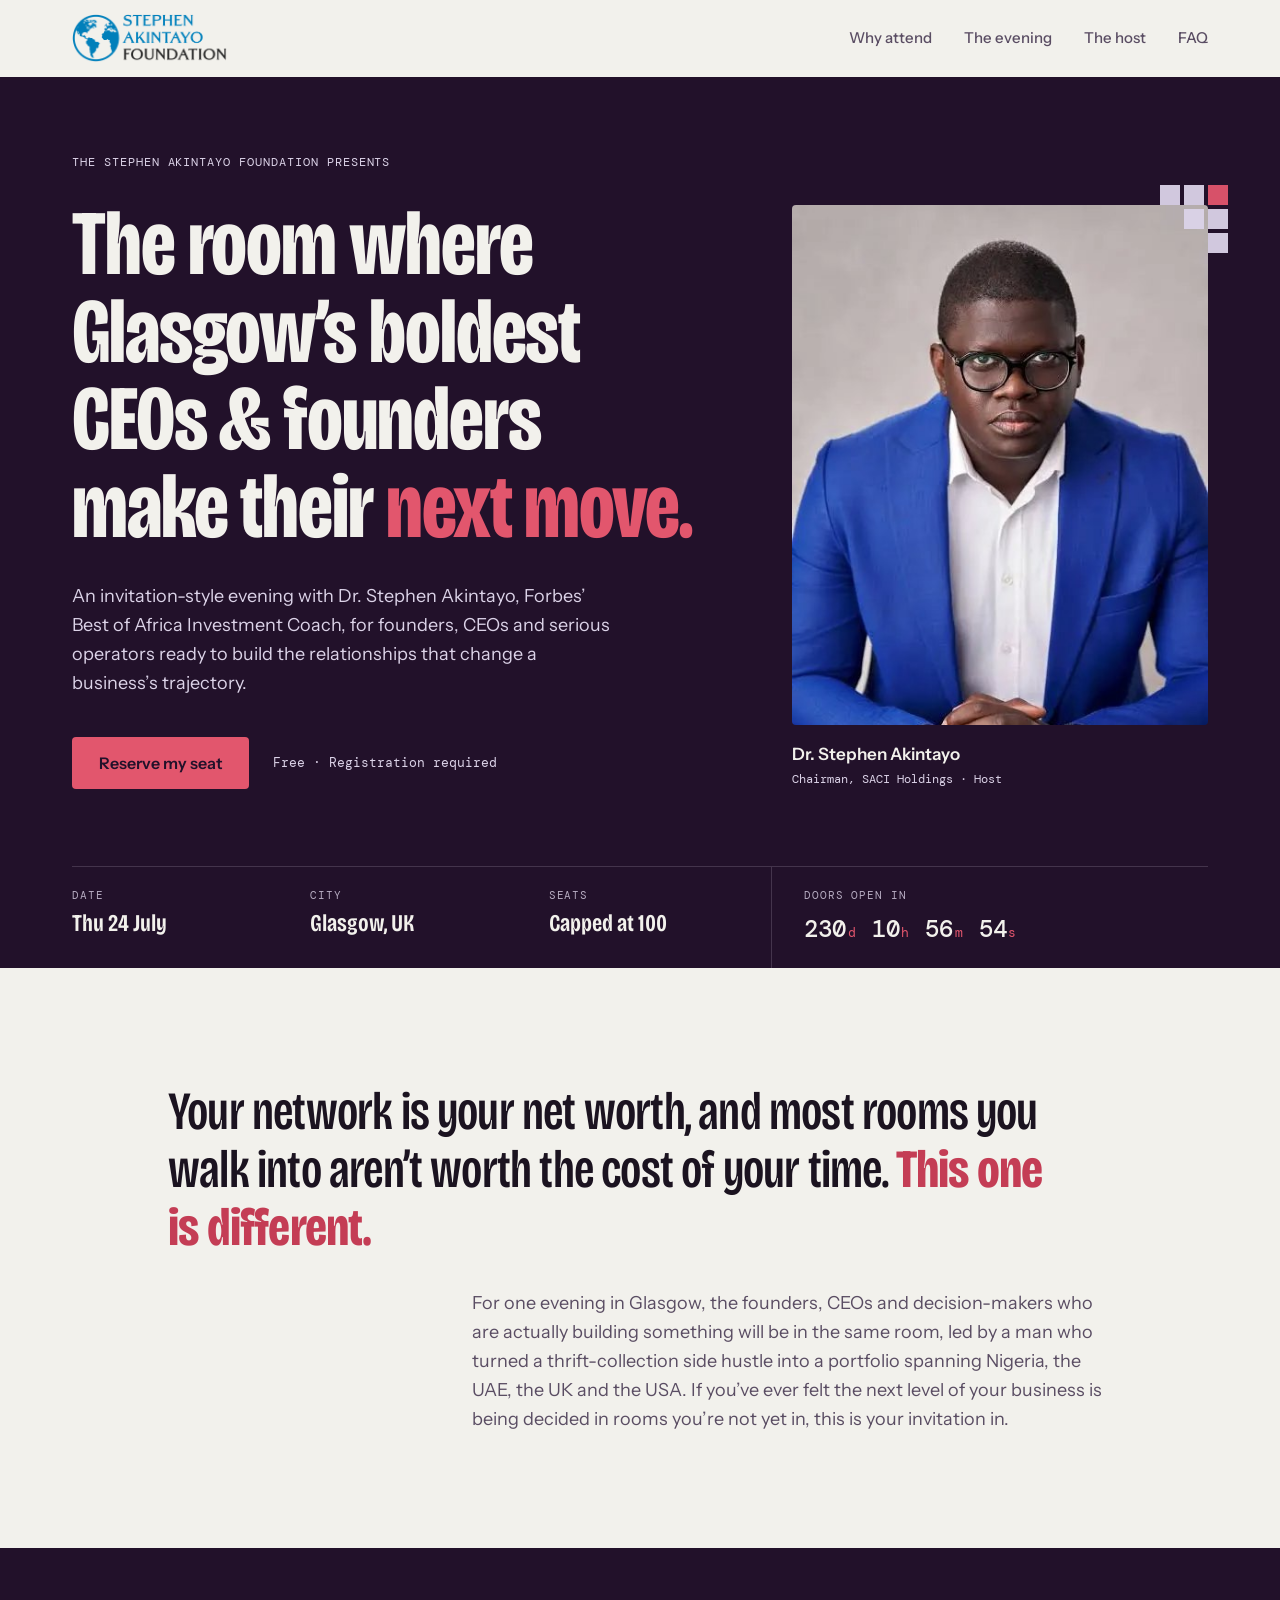
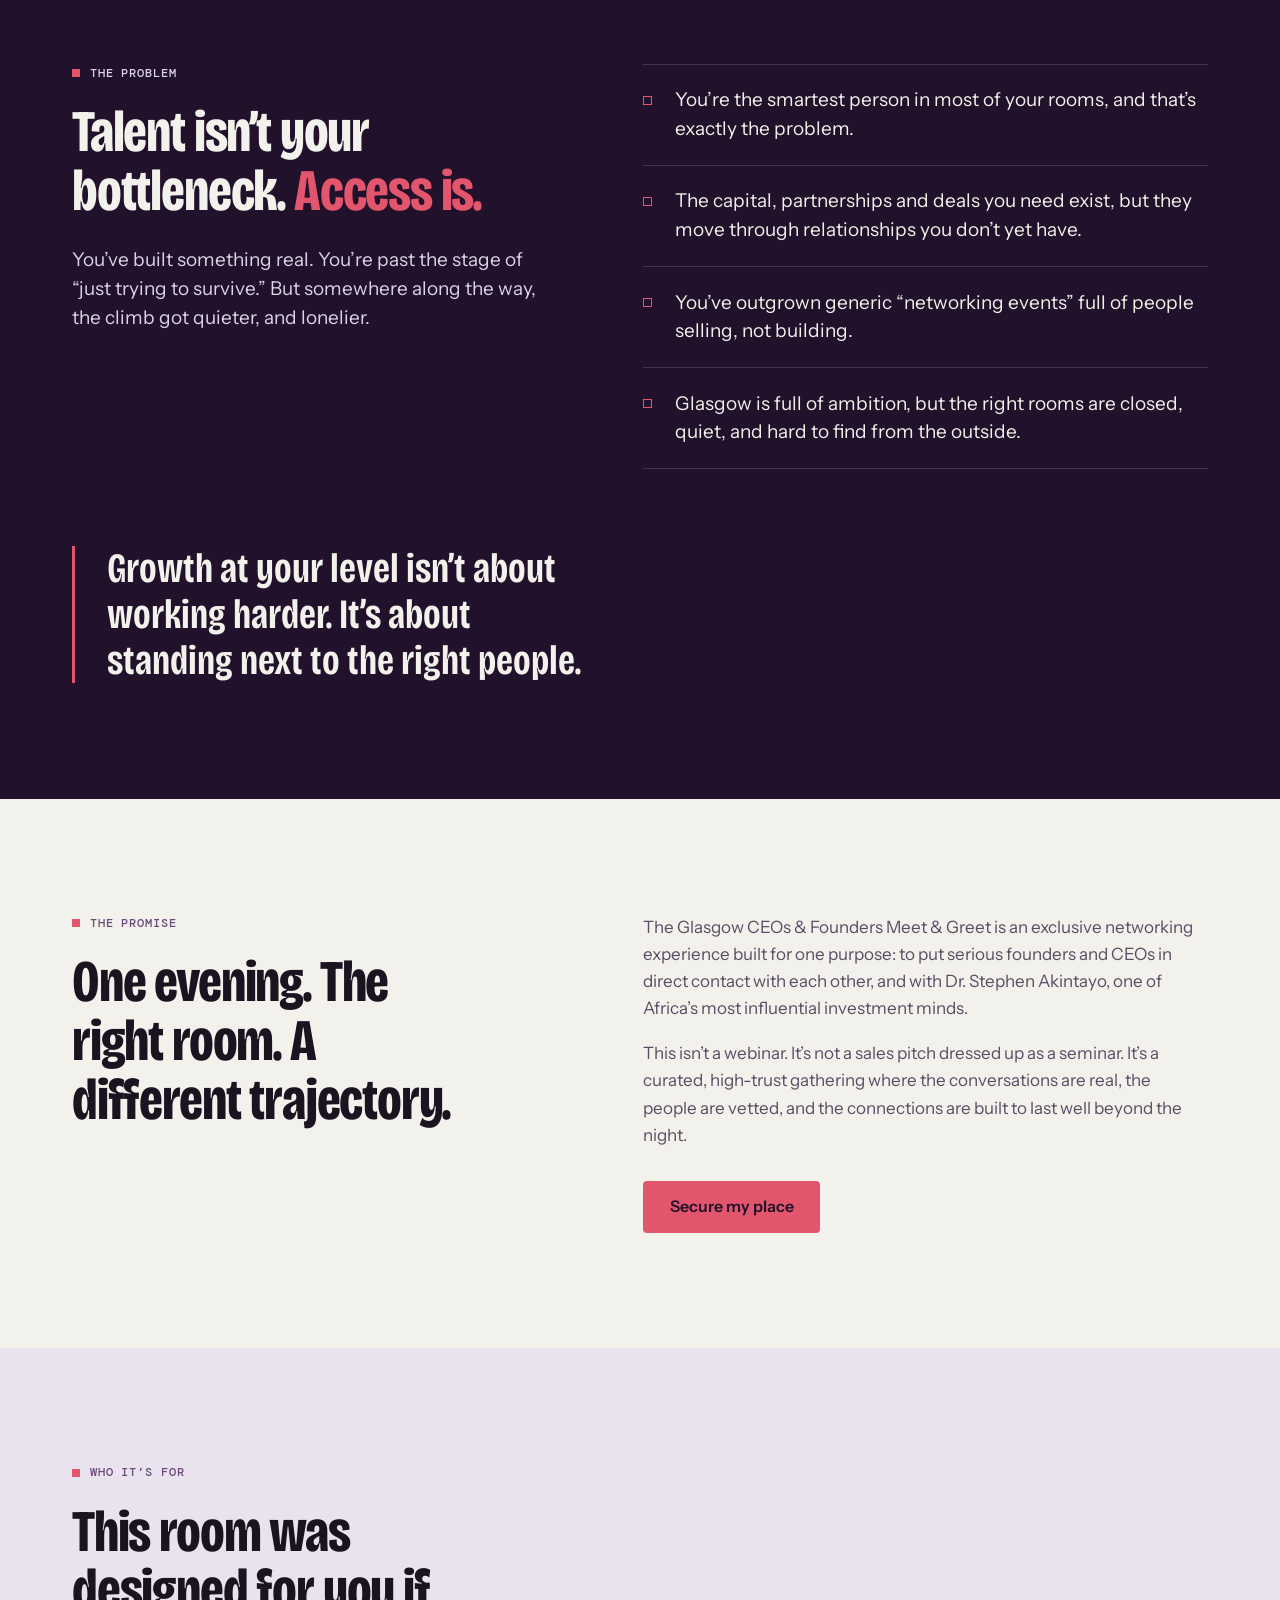
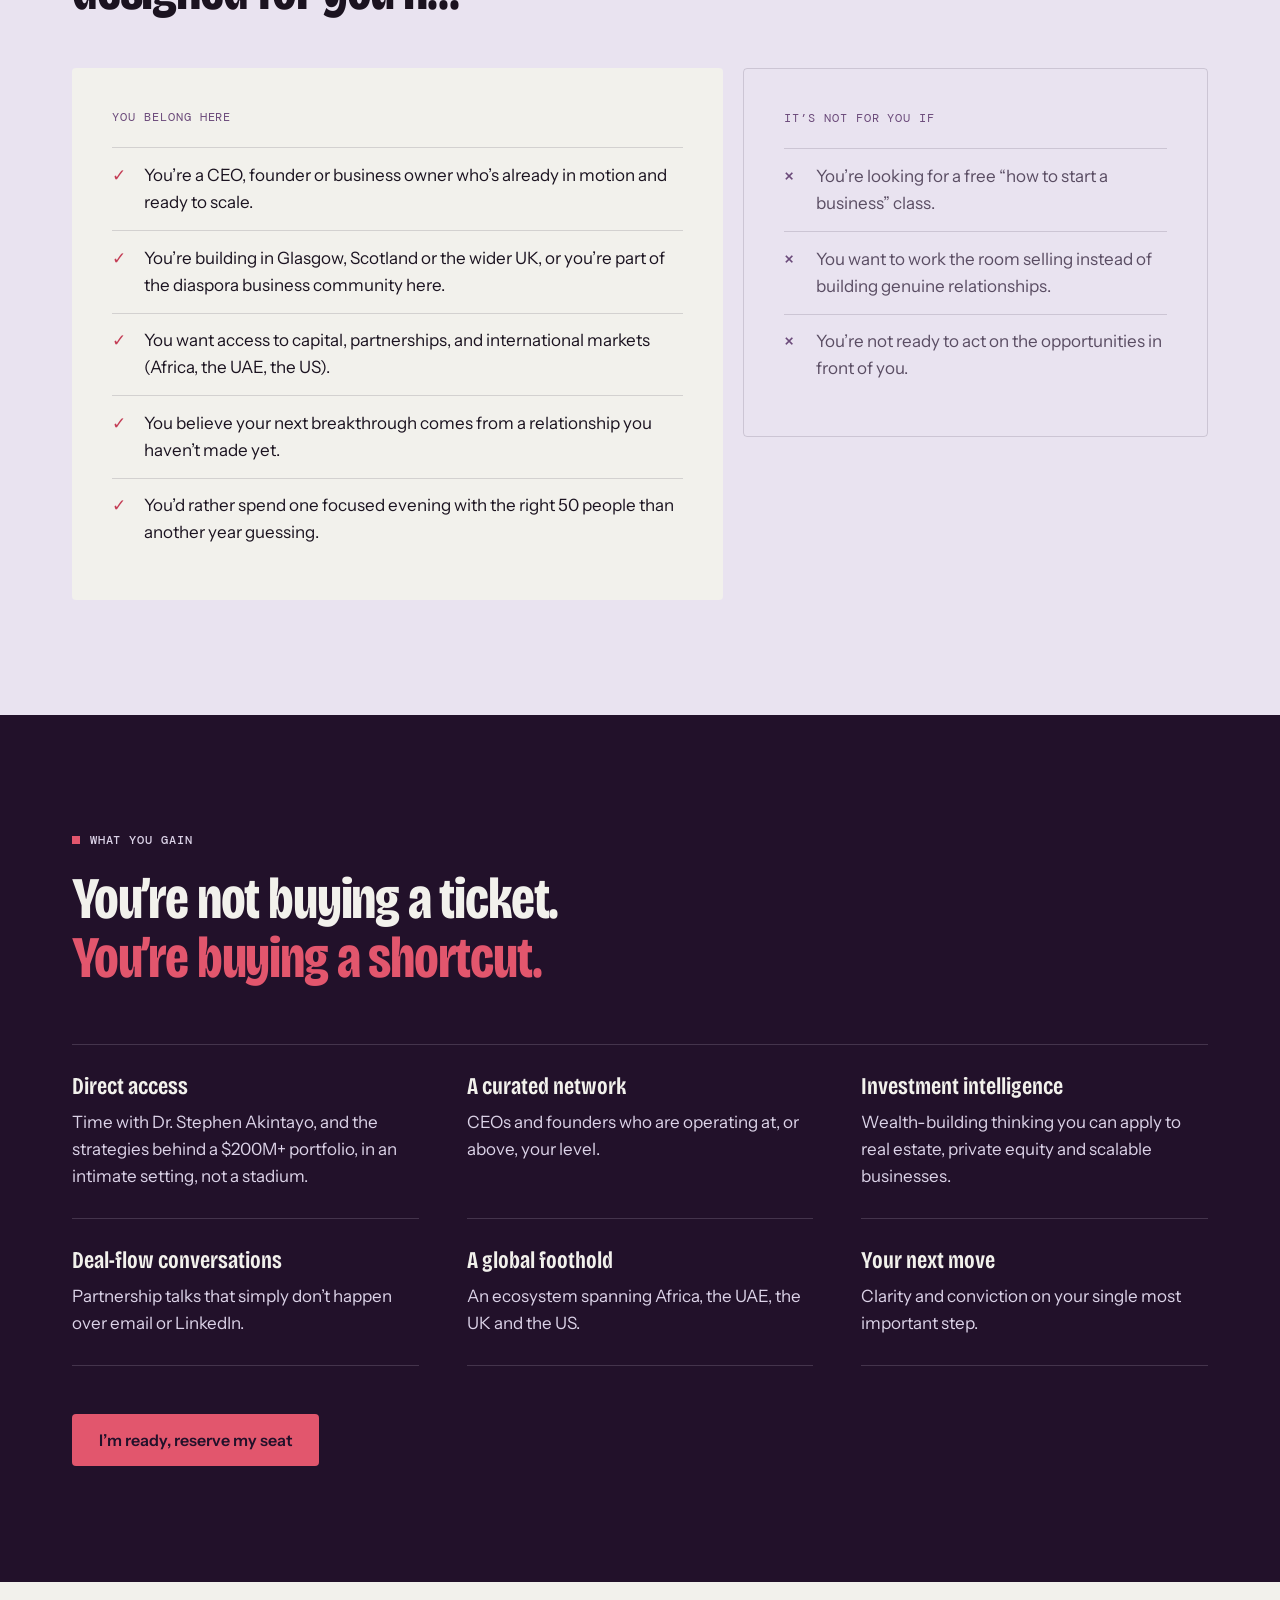
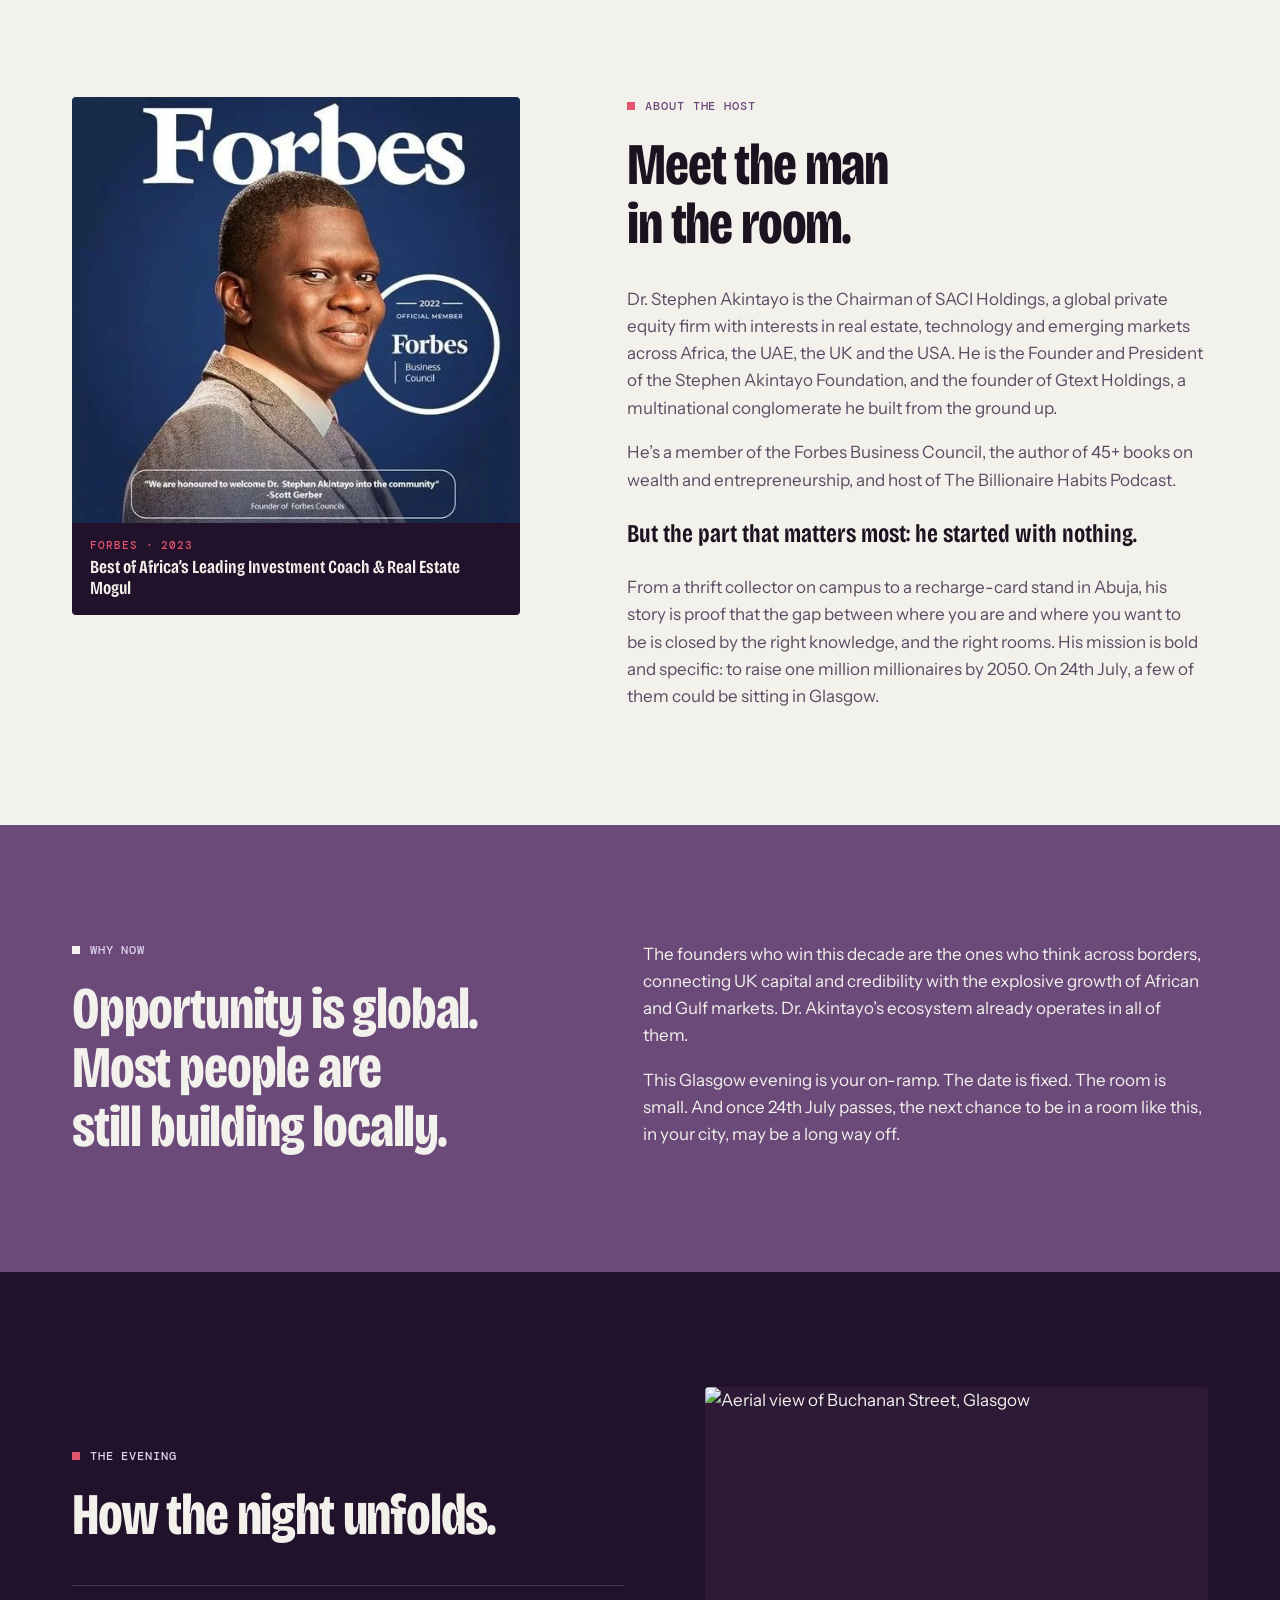
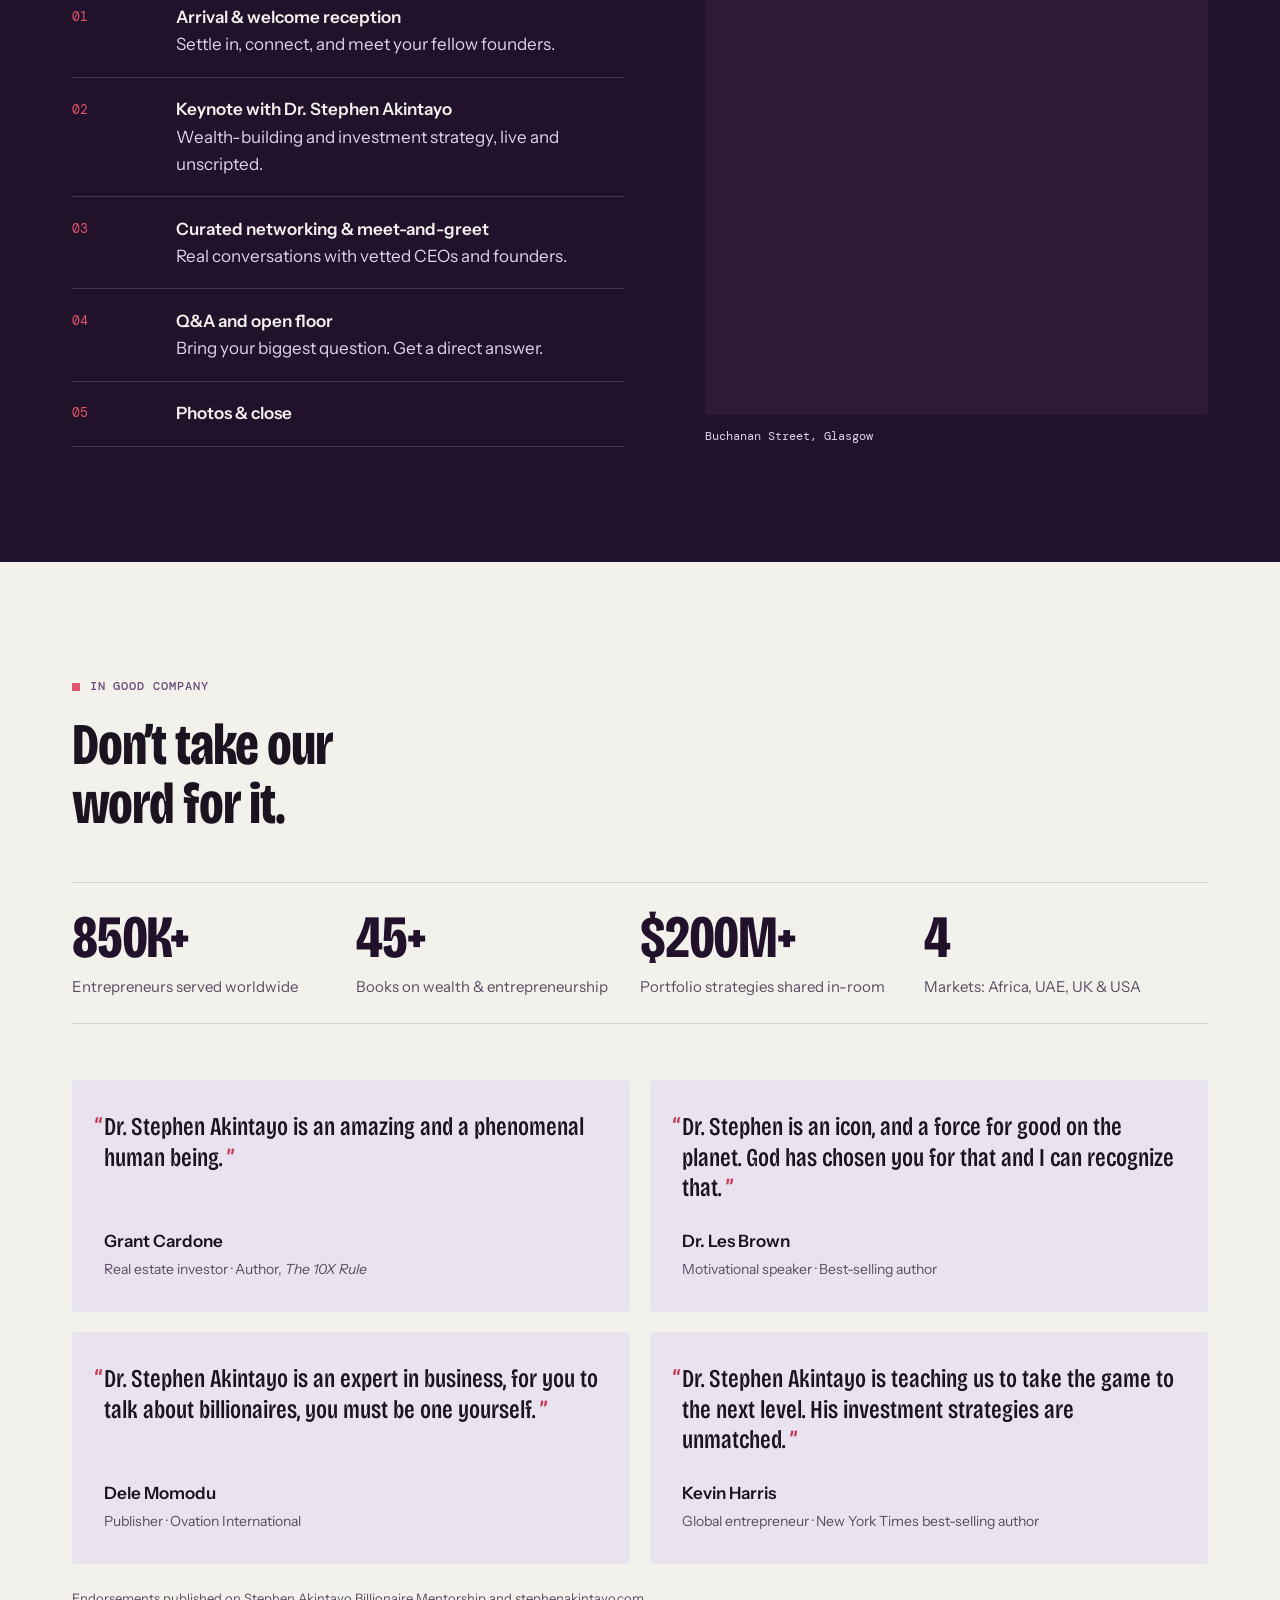
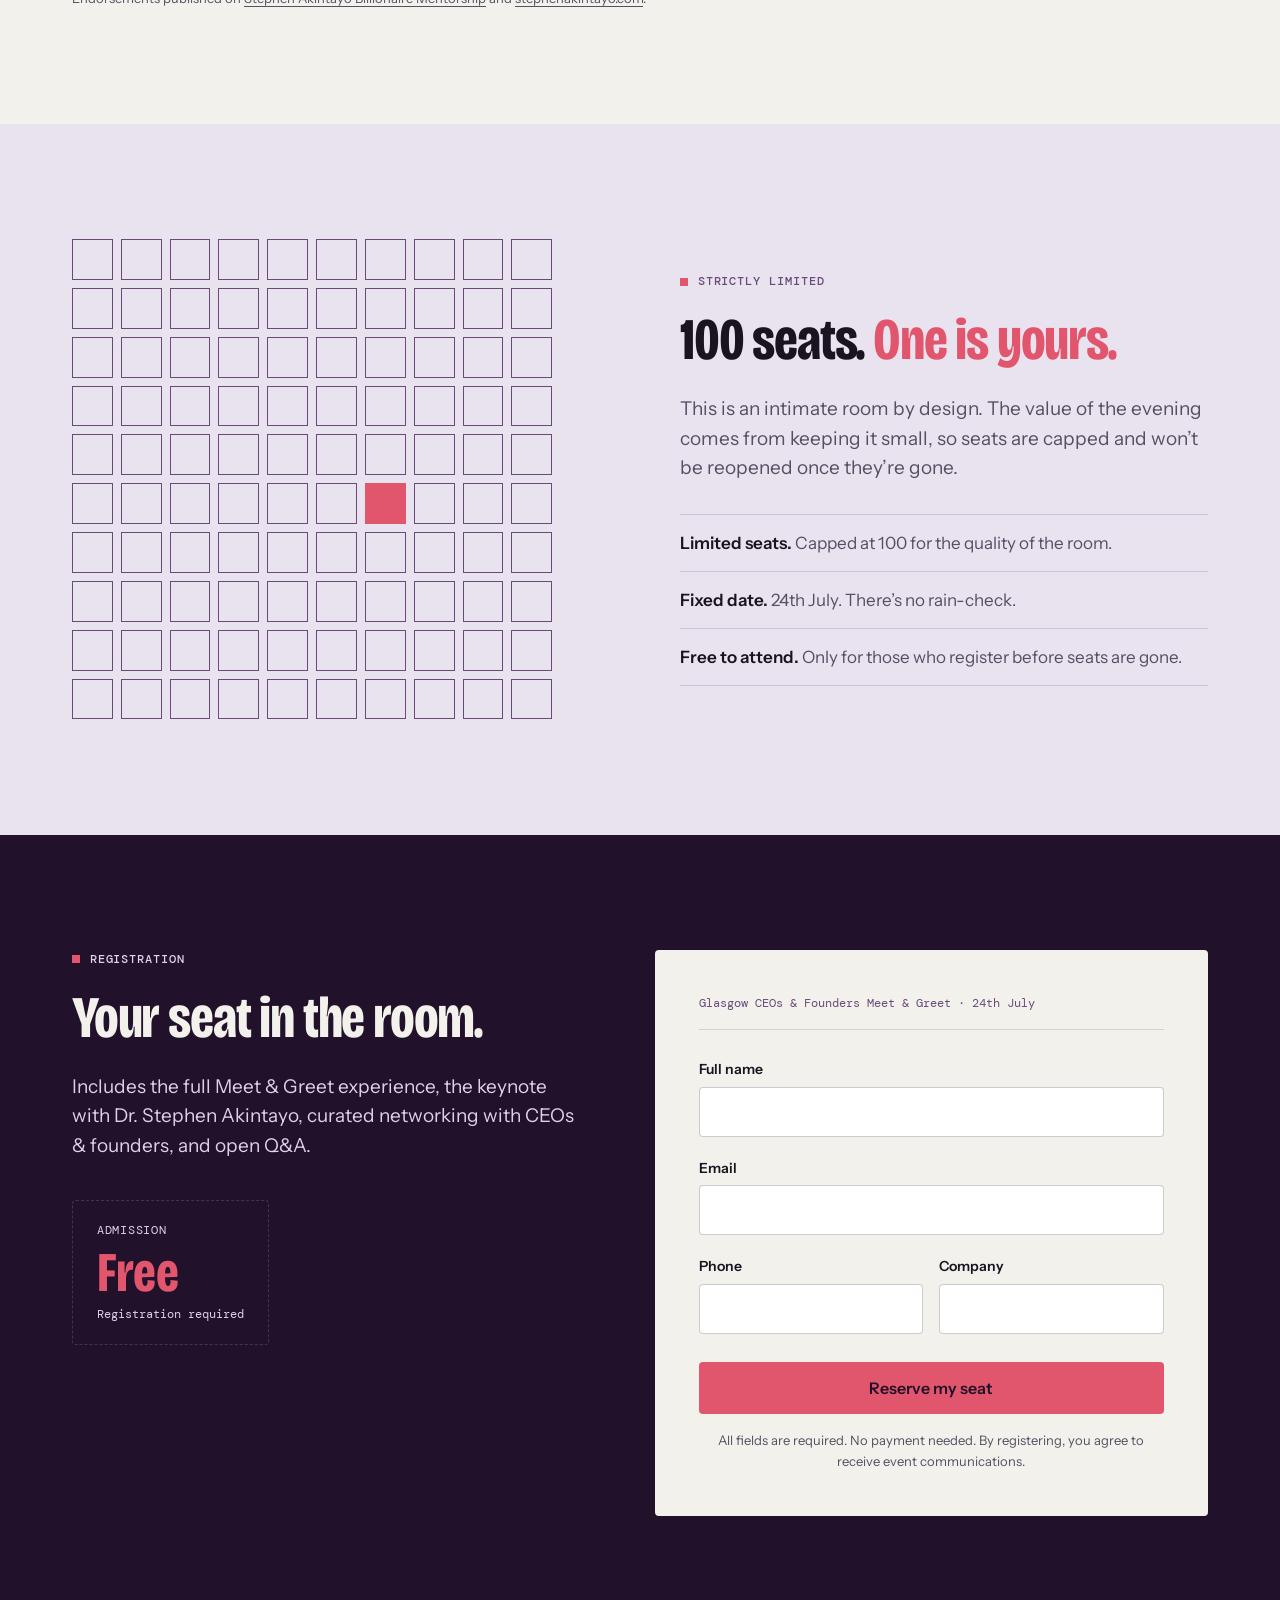
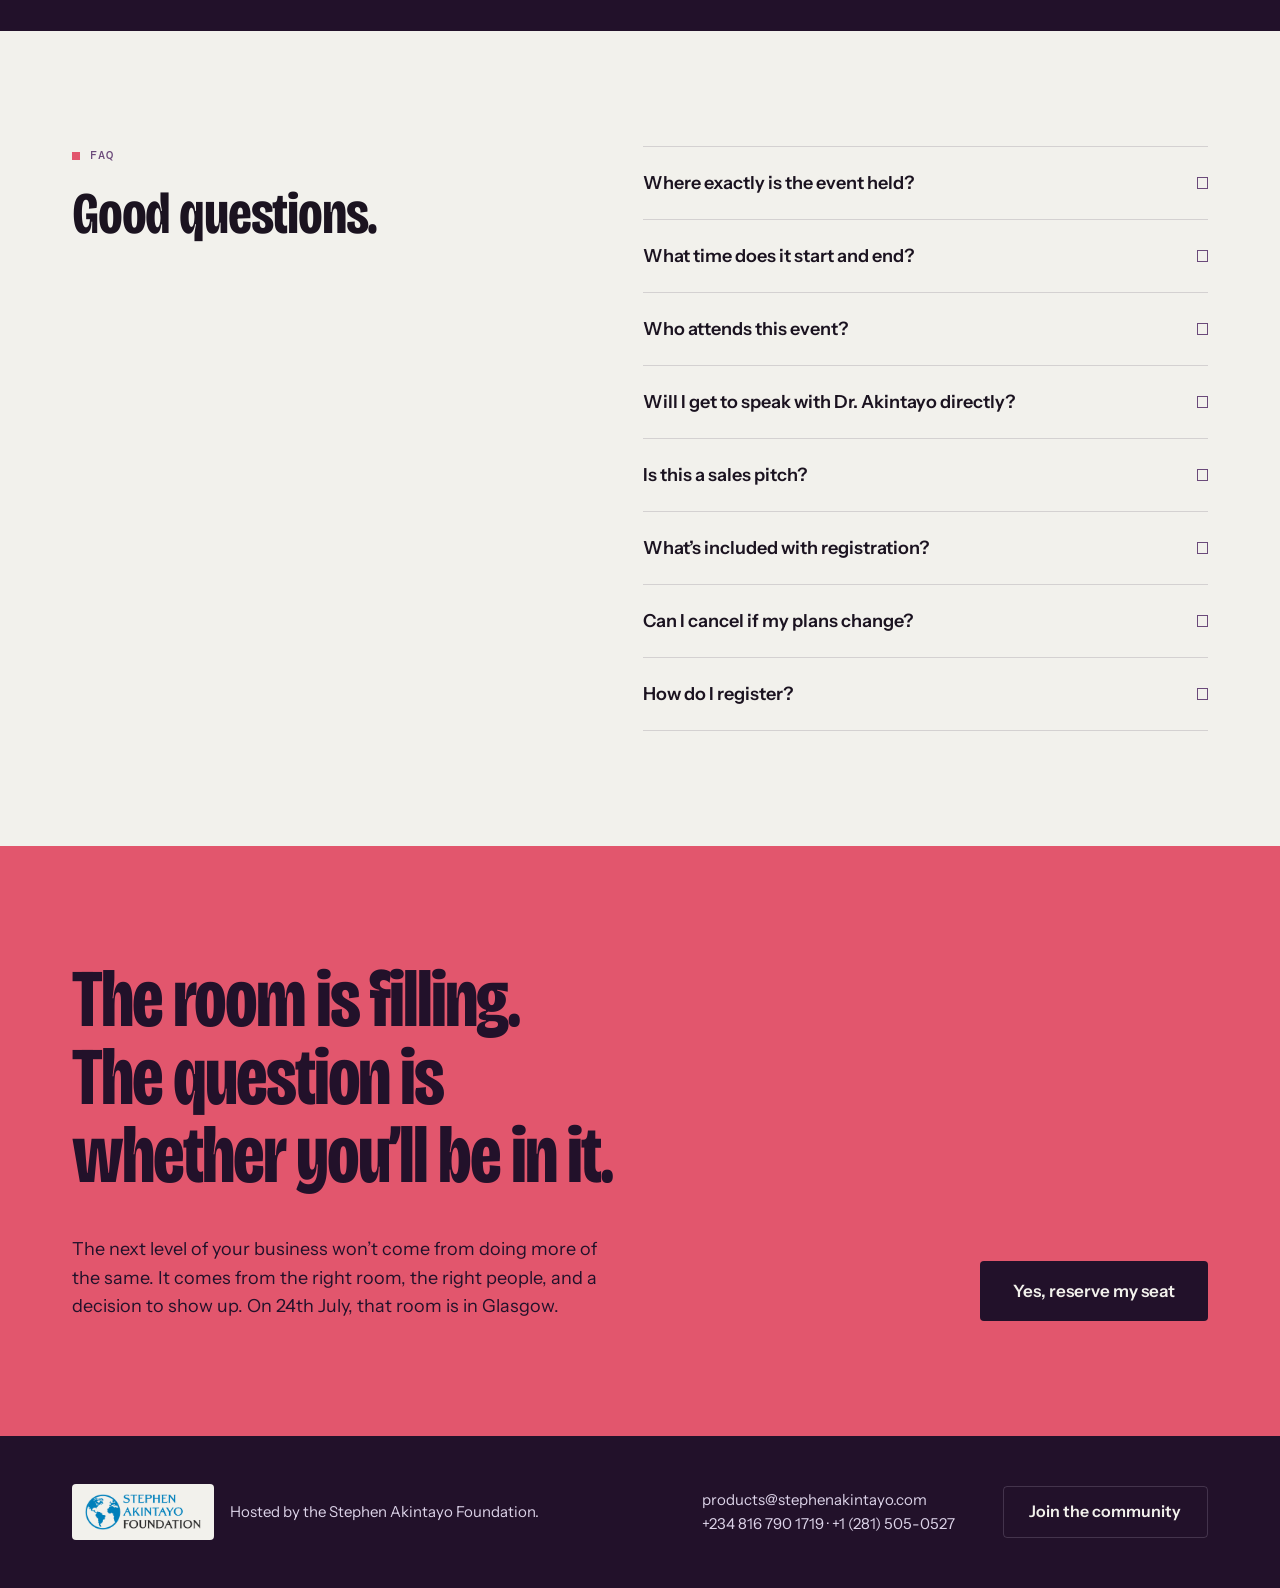
==== commit 15529de6: "Refactor code structure for improved readability and maintainability" ====
--- a/index.html
+++ b/index.html
@@ -419,10 +419,10 @@
         <div class="section-inner host reveal">
           <figure class="host-figure">
             <img
-              src="https://usngrealestate.com/wp-content/uploads/2024/10/Dr-Stephen-Akintayo.jpg"
-              alt="Dr. Stephen Akintayo"
-              width="600"
-              height="800"
+              src="forbes-dsa.jpg"
+              alt="Dr. Stephen Akintayo on a Forbes Business Council feature: “We are honoured to welcome Dr. Stephen Akintayo into the community”, Scott Gerber, Founder of Forbes Councils"
+              width="526"
+              height="500"
               loading="lazy"
               decoding="async"
             />
@@ -509,14 +509,14 @@
             </h2>
             <ol class="run-sheet">
               <li>
-                <span class="run-time">[TIME]</span>
+                <span class="run-time">01</span>
                 <span class="run-body"
                   ><strong>Arrival &amp; welcome reception</strong> Settle in,
                   connect, and meet your fellow founders.</span
                 >
               </li>
               <li>
-                <span class="run-time">[TIME]</span>
+                <span class="run-time">02</span>
                 <span class="run-body"
                   ><strong>Keynote with Dr. Stephen Akintayo</strong>
                   Wealth-building and investment strategy, live and
@@ -524,21 +524,21 @@
                 >
               </li>
               <li>
-                <span class="run-time">[TIME]</span>
+                <span class="run-time">03</span>
                 <span class="run-body"
                   ><strong>Curated networking &amp; meet-and-greet</strong>
                   Real conversations with vetted CEOs and founders.</span
                 >
               </li>
               <li>
-                <span class="run-time">[TIME]</span>
+                <span class="run-time">04</span>
                 <span class="run-body"
                   ><strong>Q&amp;A and open floor</strong> Bring your biggest
                   question. Get a direct answer.</span
                 >
               </li>
               <li>
-                <span class="run-time">[TIME]</span>
+                <span class="run-time">05</span>
                 <span class="run-body"><strong>Photos &amp; close</strong></span>
               </li>
             </ol>
@@ -844,8 +844,8 @@
                 role="region"
                 aria-labelledby="faq-q1"
               >
-                <span class="bracket">[INSERT VENUE &amp; ADDRESS]</span>. Full
-                details are sent to your email immediately after you register.
+                In Glasgow, UK. The exact venue and address are sent to your
+                email as soon as you register.
               </dd>
             </div>
             <div class="faq-item">
@@ -867,7 +867,9 @@
                 role="region"
                 aria-labelledby="faq-q2"
               >
-                <span class="bracket">[INSERT TIMES]</span>.
+                It’s an evening event on 24th July. Start and finish times are
+                included in the confirmation email you receive after
+                registering.
               </dd>
             </div>
             <div class="faq-item">
--- a/styles.css
+++ b/styles.css
@@ -875,22 +875,15 @@
 
 .host-figure img {
   width: 100%;
-  aspect-ratio: 3 / 4;
-  object-fit: cover;
-  object-position: top center;
-  border-radius: var(--radius);
-  background: var(--mist);
+  border-radius: var(--radius) var(--radius) 0 0;
+  background: var(--night);
 }
 
 .host-badge {
-  position: absolute;
-  left: 1rem;
-  right: 1rem;
-  bottom: 1rem;
   padding: 1rem 1.15rem;
+  border-radius: 0 0 var(--radius) var(--radius);
   background: var(--night);
   color: var(--chalk);
-  border-radius: var(--radius);
   font-family: var(--font-display);
   font-stretch: 75%;
   font-weight: 600;
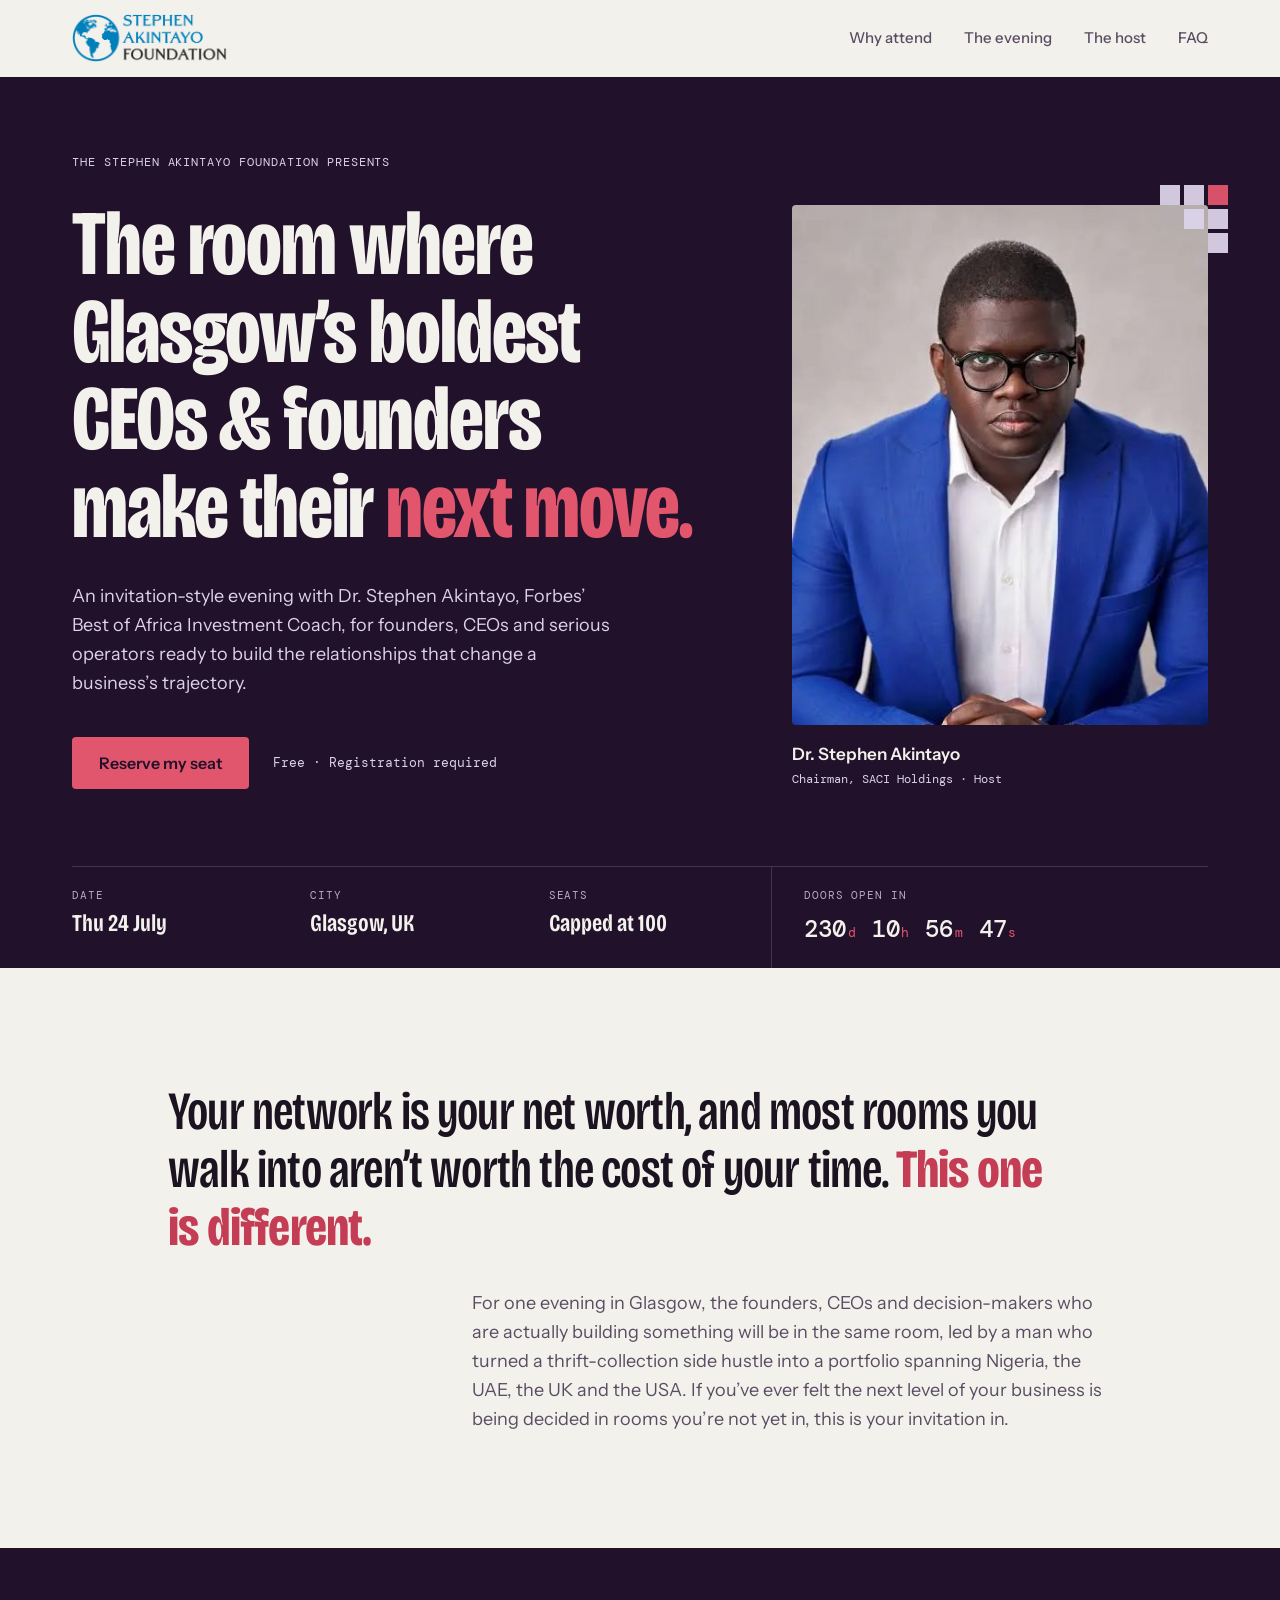
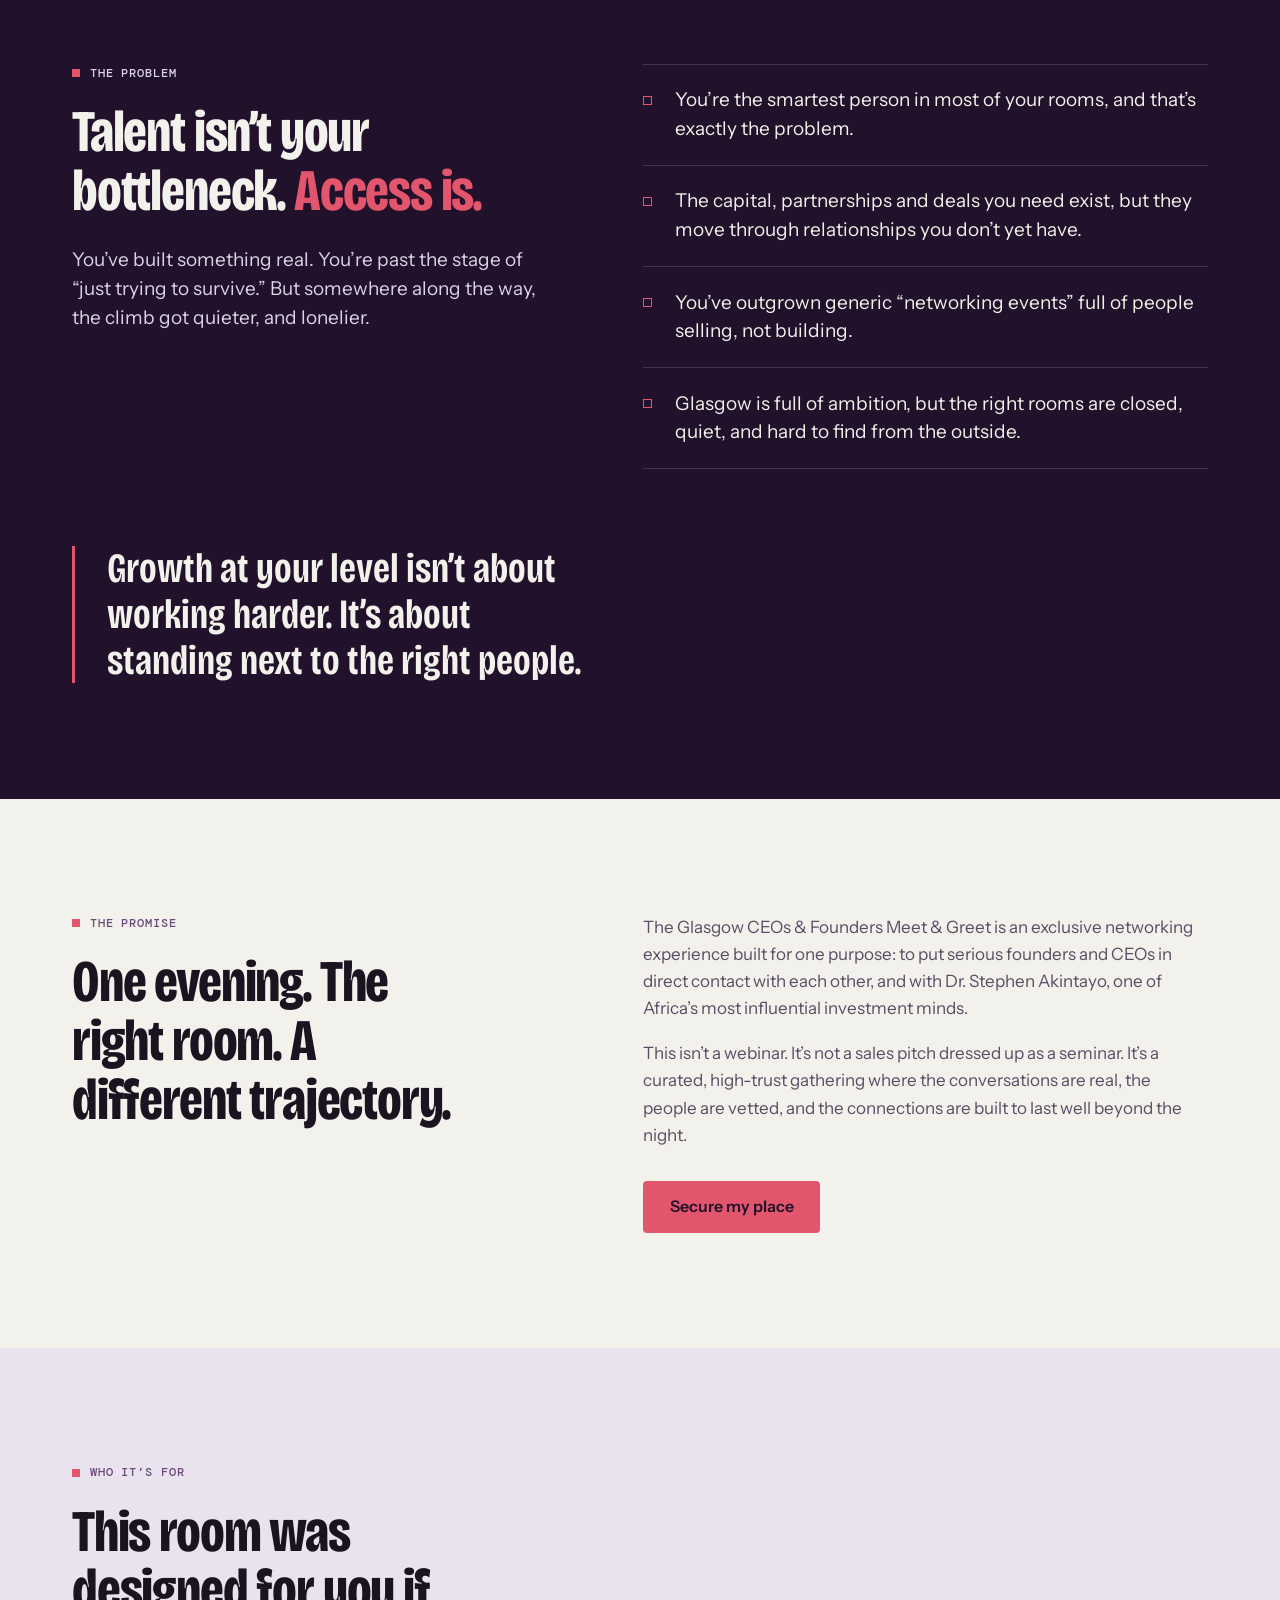
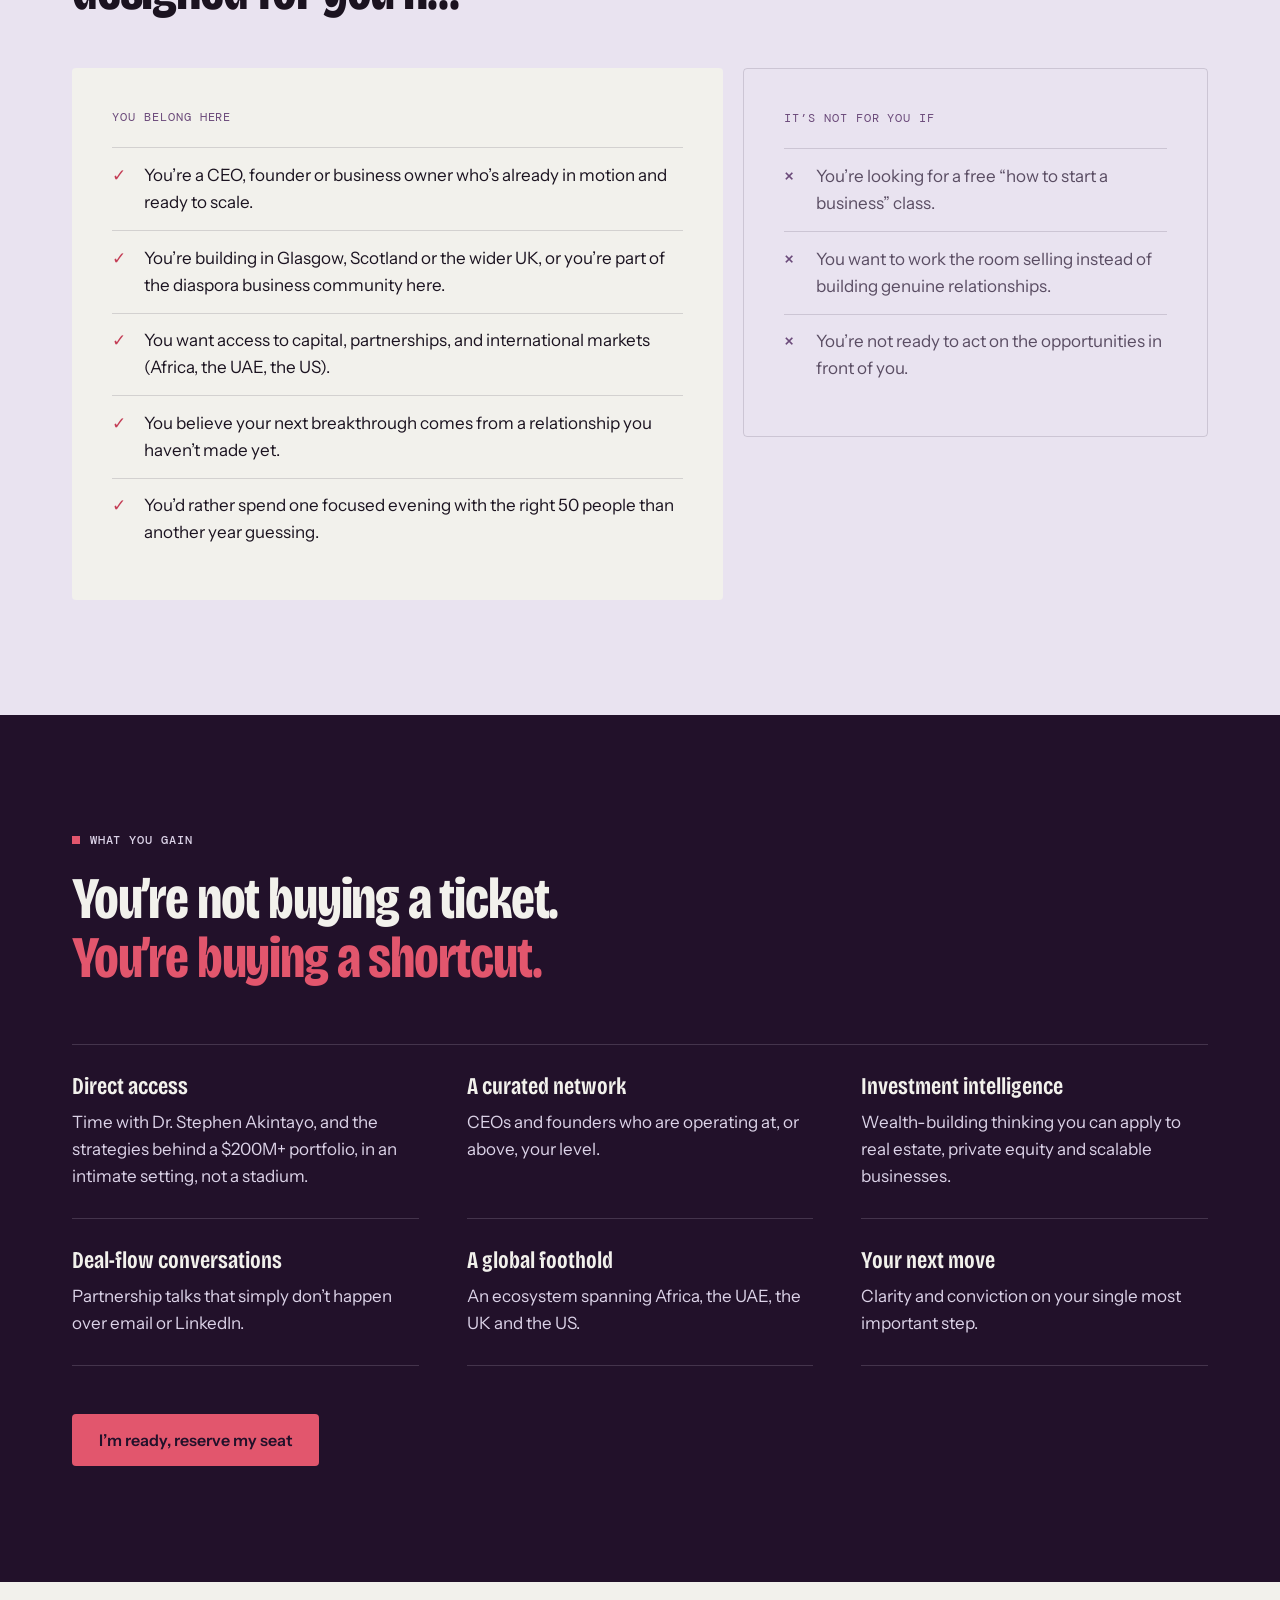
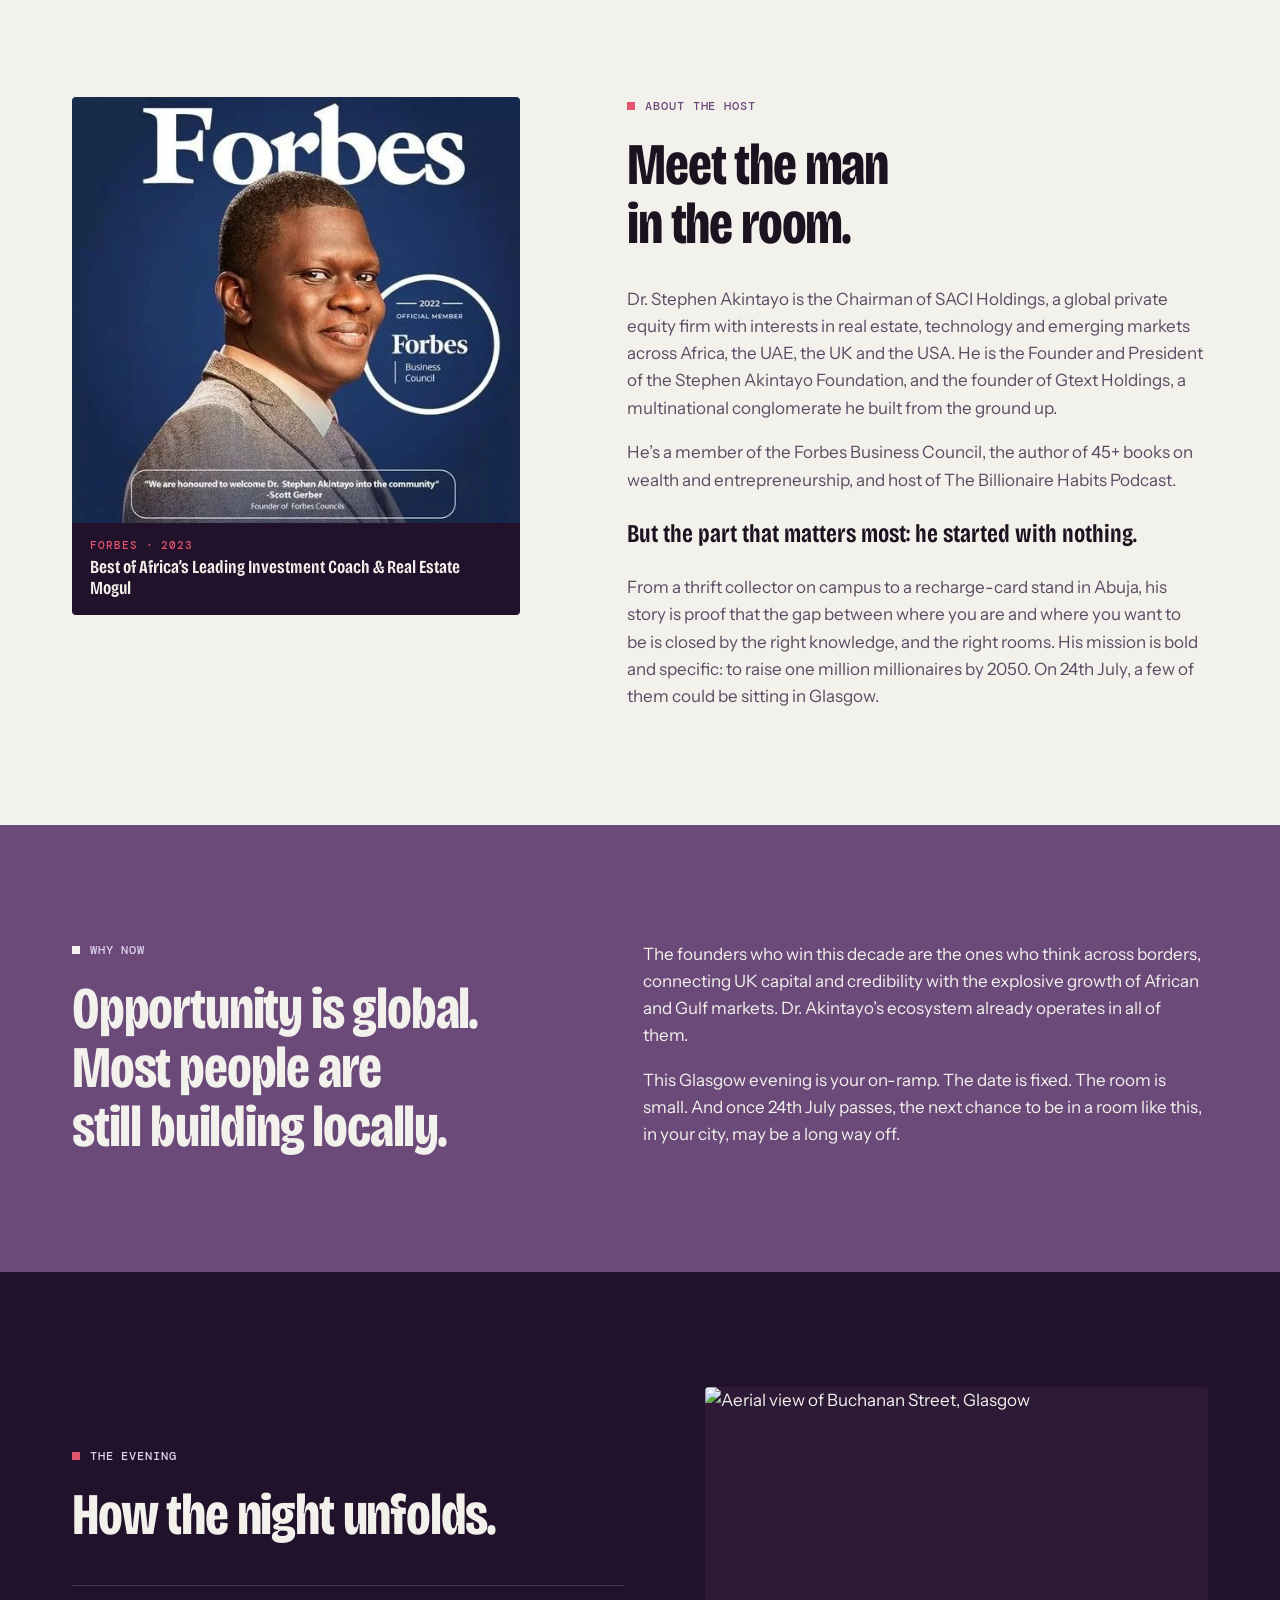
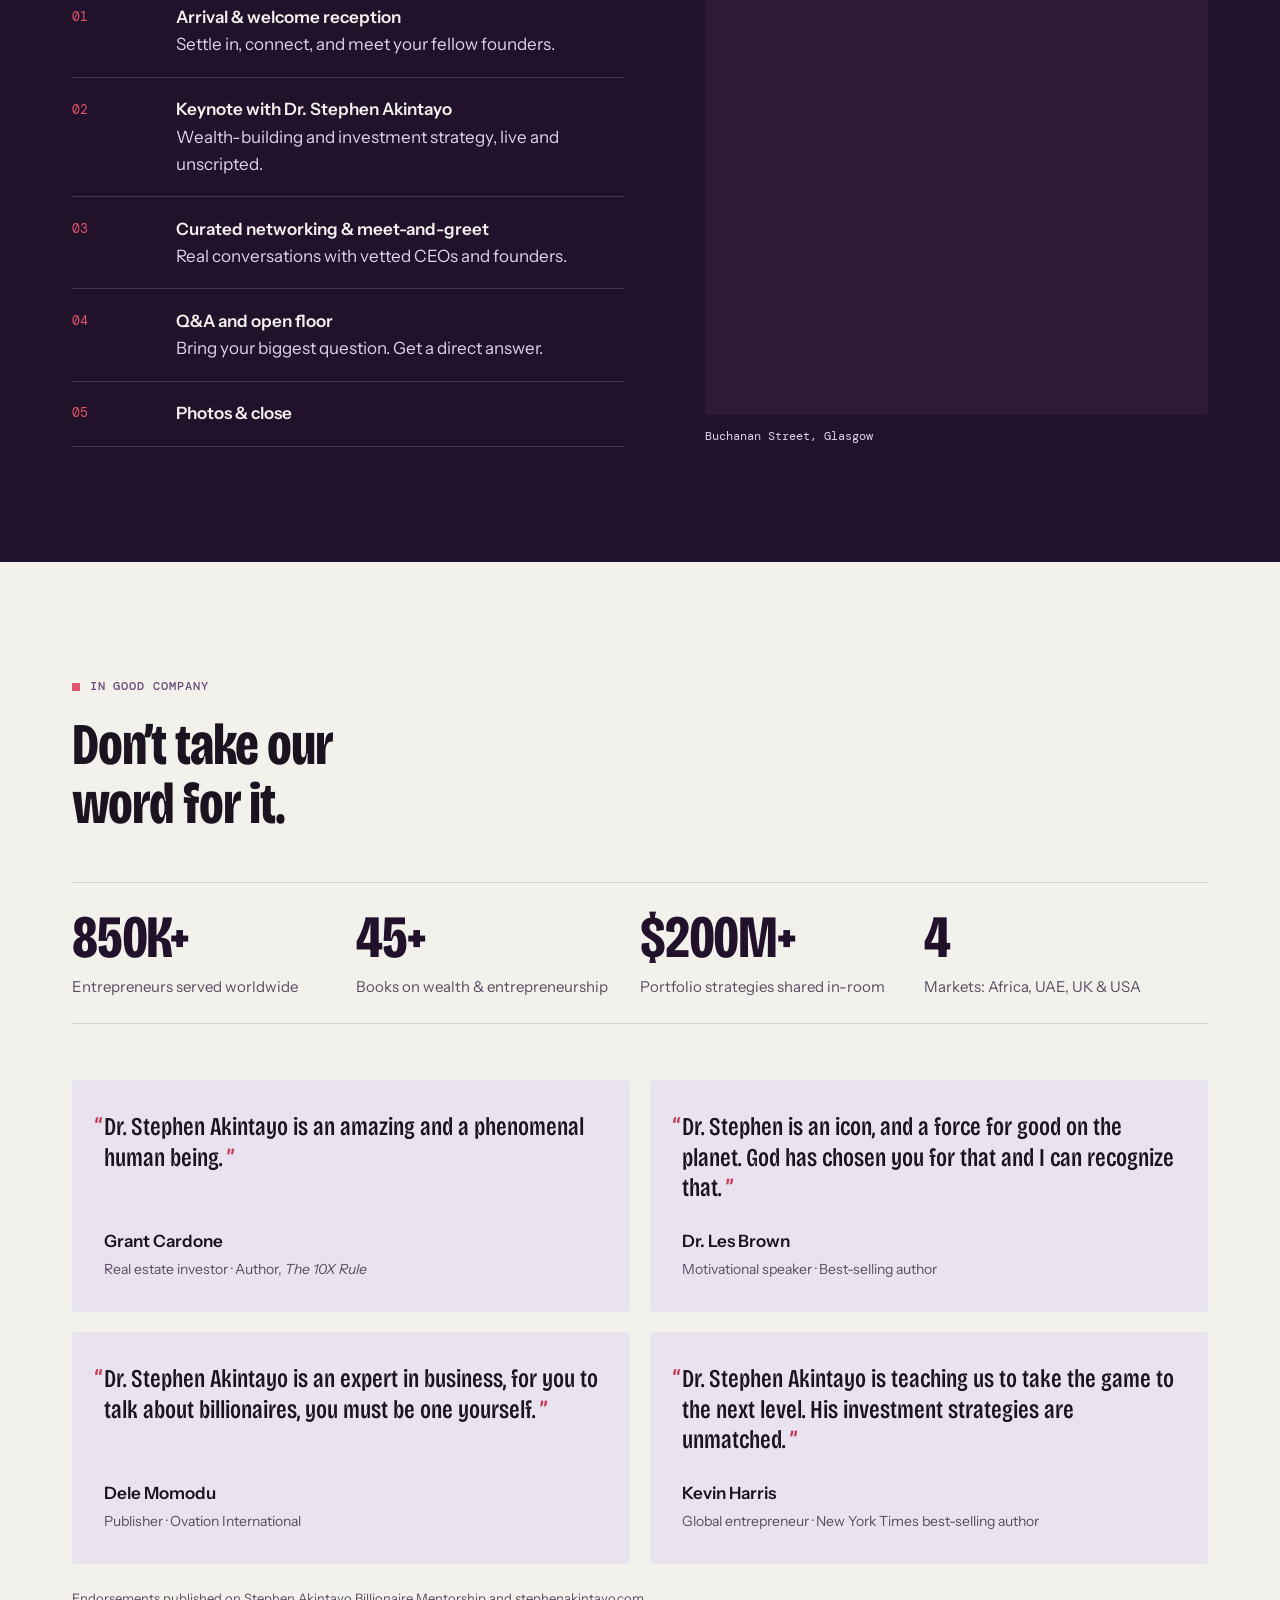
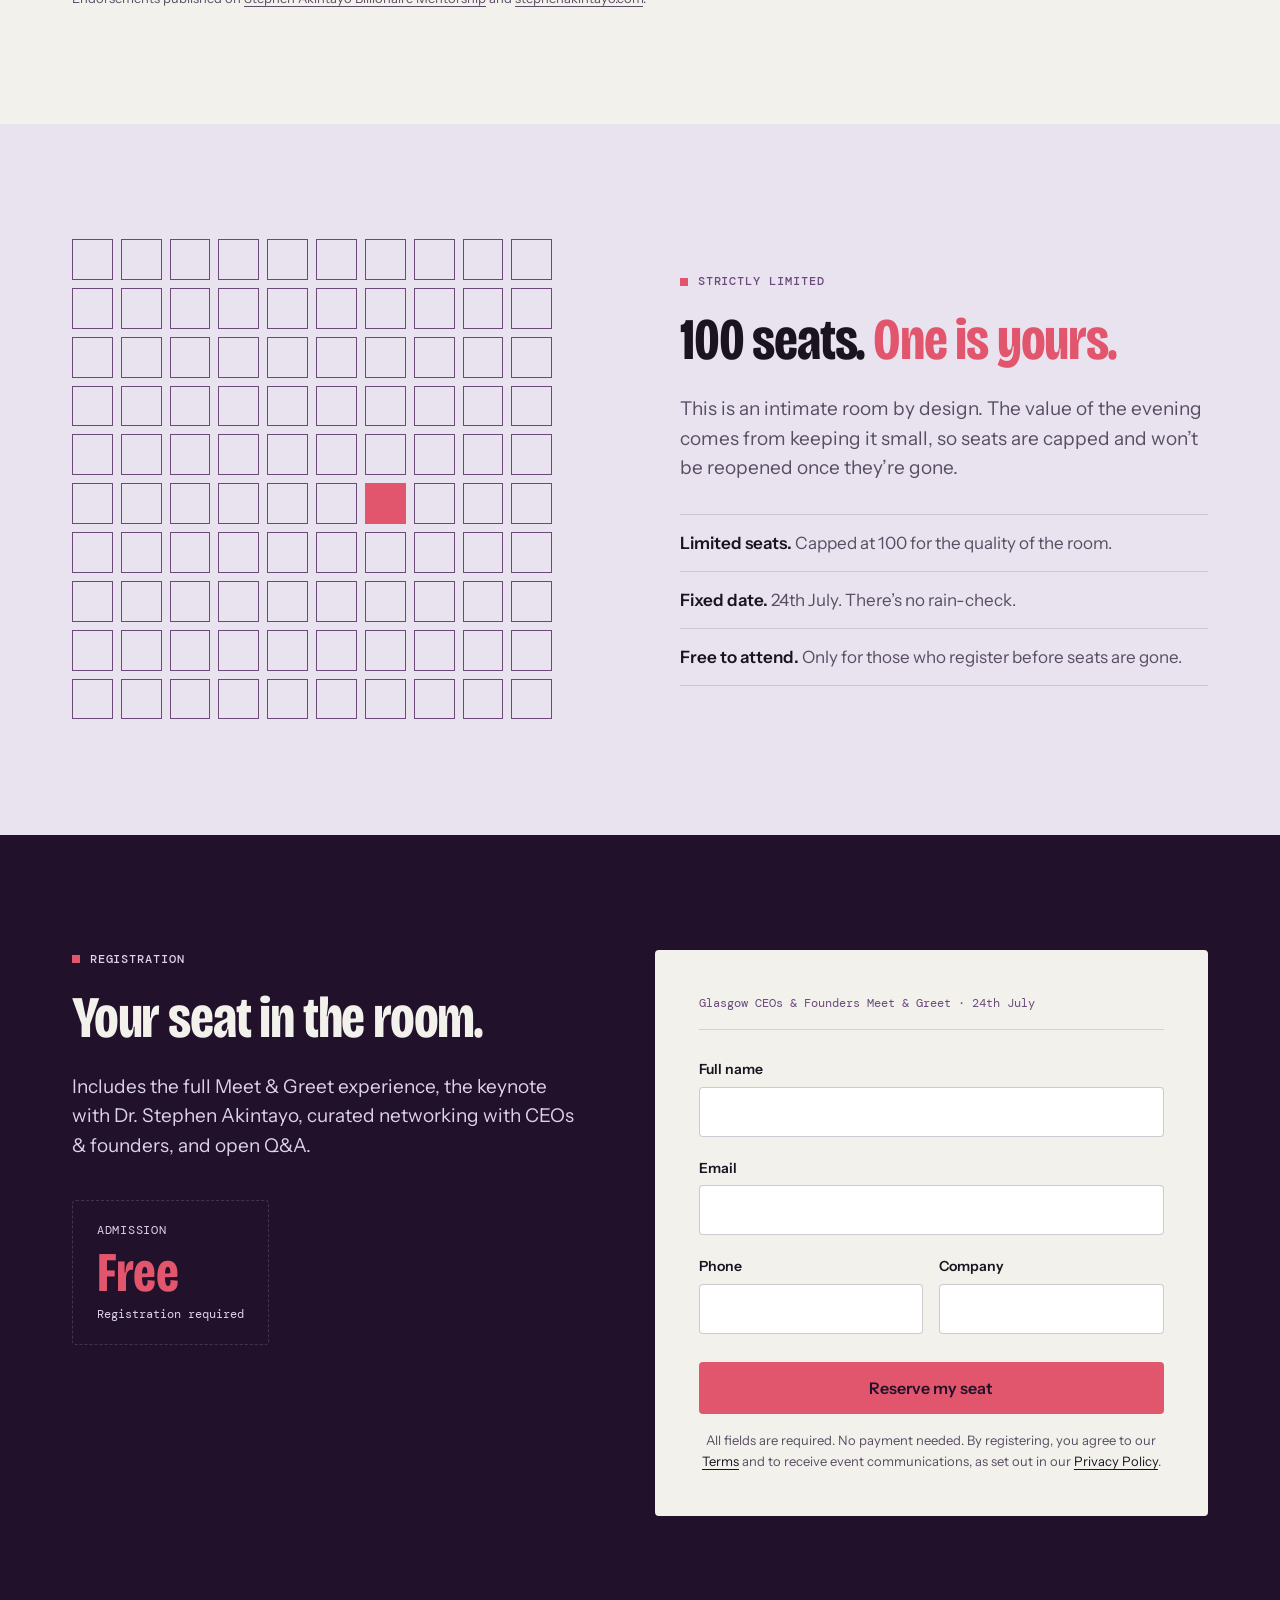
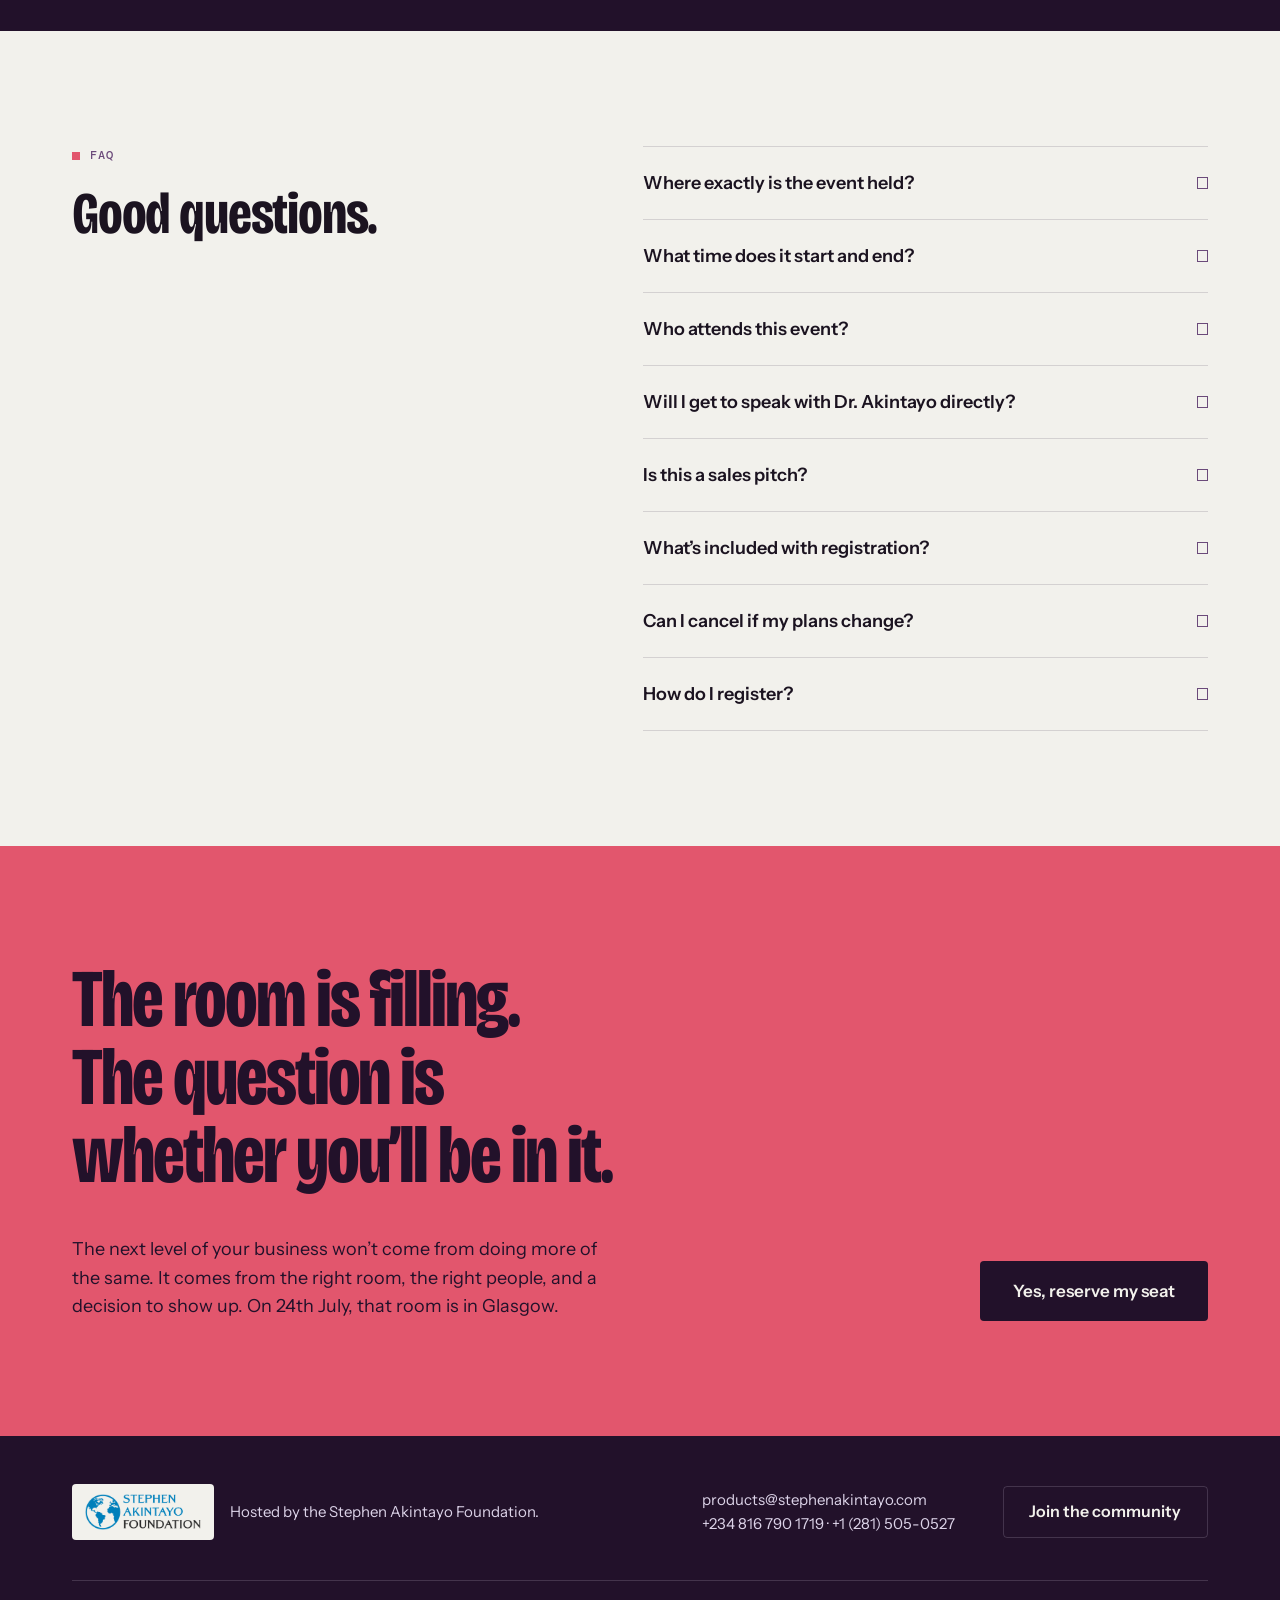
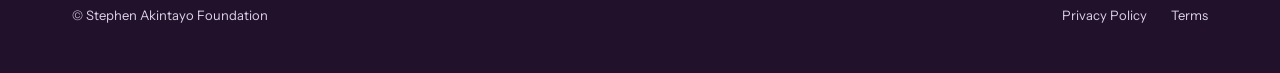
==== commit c68b27cd: "Add privacy policy and terms pages, update footer with legal links" ====
--- a/index.html
+++ b/index.html
@@ -806,7 +806,9 @@
               </button>
               <p class="form-note">
                 All fields are required. No payment needed. By registering, you
-                agree to receive event communications.
+                agree to our <a href="/terms">Terms</a> and to receive event
+                communications, as set out in our
+                <a href="/privacy">Privacy Policy</a>.
               </p>
             </form>
           </div>
@@ -1078,6 +1080,13 @@
           >Join the community</a
         >
       </div>
+      <nav class="footer-legal" aria-label="Legal">
+        <p>© Stephen Akintayo Foundation</p>
+        <ul>
+          <li><a href="/privacy">Privacy Policy</a></li>
+          <li><a href="/terms">Terms</a></li>
+        </ul>
+      </nav>
     </footer>
 
     <script src="script.js" defer></script>
--- a/styles.css
+++ b/styles.css
@@ -1661,3 +1661,168 @@
 .thank-you-page .site-footer {
   border-top: 1px solid var(--line-light);
 }
+
+/* --------------------------------------------------------------------------
+   Footer legal row
+   -------------------------------------------------------------------------- */
+
+.footer-legal {
+  width: calc(100% - 2 * var(--gutter));
+  max-width: calc(var(--max) - 2 * var(--gutter));
+  margin: 2.5rem auto 0;
+  padding: 1.5rem 0 0;
+  display: flex;
+  flex-wrap: wrap;
+  justify-content: space-between;
+  gap: 0.75rem 2rem;
+  border-top: 1px solid var(--line-light);
+  font-size: 0.8125rem;
+}
+
+.footer-legal ul {
+  display: flex;
+  gap: 1.5rem;
+}
+
+.footer-legal a {
+  text-decoration: none;
+}
+
+.footer-legal a:hover {
+  color: var(--chalk);
+  text-decoration: underline;
+}
+
+.form-note a {
+  color: var(--ink);
+}
+
+/* --------------------------------------------------------------------------
+   Legal pages (privacy, terms)
+   -------------------------------------------------------------------------- */
+
+.legal-hero {
+  background: var(--night);
+  color: var(--chalk);
+  padding: clamp(3rem, 7vw, 5.5rem) 0;
+}
+
+.legal-hero .eyebrow {
+  color: var(--mist);
+}
+
+.legal-hero .section-title {
+  font-size: clamp(2.75rem, 7vw, 5rem);
+}
+
+.legal-updated {
+  margin-top: 1.25rem;
+  font-family: var(--font-mono);
+  font-size: 0.8125rem;
+  color: var(--mist);
+}
+
+.legal-body {
+  padding: clamp(3rem, 7vw, 5.5rem) 0 var(--section-y);
+}
+
+.legal-layout {
+  display: grid;
+  gap: 2.5rem;
+}
+
+.legal-toc {
+  font-size: 0.9375rem;
+}
+
+.legal-toc p {
+  font-family: var(--font-mono);
+  font-size: 0.75rem;
+  letter-spacing: 0.08em;
+  text-transform: uppercase;
+  color: var(--heather);
+  margin-bottom: 0.75rem;
+}
+
+.legal-toc li {
+  border-top: 1px solid var(--line);
+}
+
+.legal-toc a {
+  display: block;
+  padding: 0.55rem 0;
+  color: var(--ink-soft);
+  text-decoration: none;
+}
+
+.legal-toc a:hover {
+  color: var(--ink);
+}
+
+.legal-content {
+  max-width: 42rem;
+  color: var(--ink-soft);
+}
+
+.legal-content h2 {
+  margin: 3rem 0 1rem;
+  font-family: var(--font-display);
+  font-stretch: 75%;
+  font-weight: 700;
+  font-size: 1.85rem;
+  line-height: 1.05;
+  color: var(--ink);
+  scroll-margin-top: calc(var(--header-h) + 1.5rem);
+}
+
+.legal-content h2:first-child {
+  margin-top: 0;
+}
+
+.legal-content p + p,
+.legal-content p + ul,
+.legal-content ul + p {
+  margin-top: 1rem;
+}
+
+.legal-content ul li {
+  position: relative;
+  padding-left: 1.25rem;
+  margin-top: 0.5rem;
+}
+
+.legal-content ul li::before {
+  content: "";
+  position: absolute;
+  left: 0;
+  top: 0.62em;
+  width: 0.4rem;
+  height: 0.4rem;
+  background: var(--rose);
+}
+
+.legal-content strong {
+  color: var(--ink);
+  font-weight: 600;
+}
+
+.legal-content a {
+  color: var(--ink);
+}
+
+@media (min-width: 64rem) {
+  .legal-layout {
+    grid-template-columns: 14rem 1fr;
+    gap: 5rem;
+    align-items: start;
+  }
+
+  .legal-toc {
+    position: sticky;
+    top: calc(var(--header-h) + 2rem);
+  }
+}
+
+.header-cta {
+  margin-left: auto;
+}
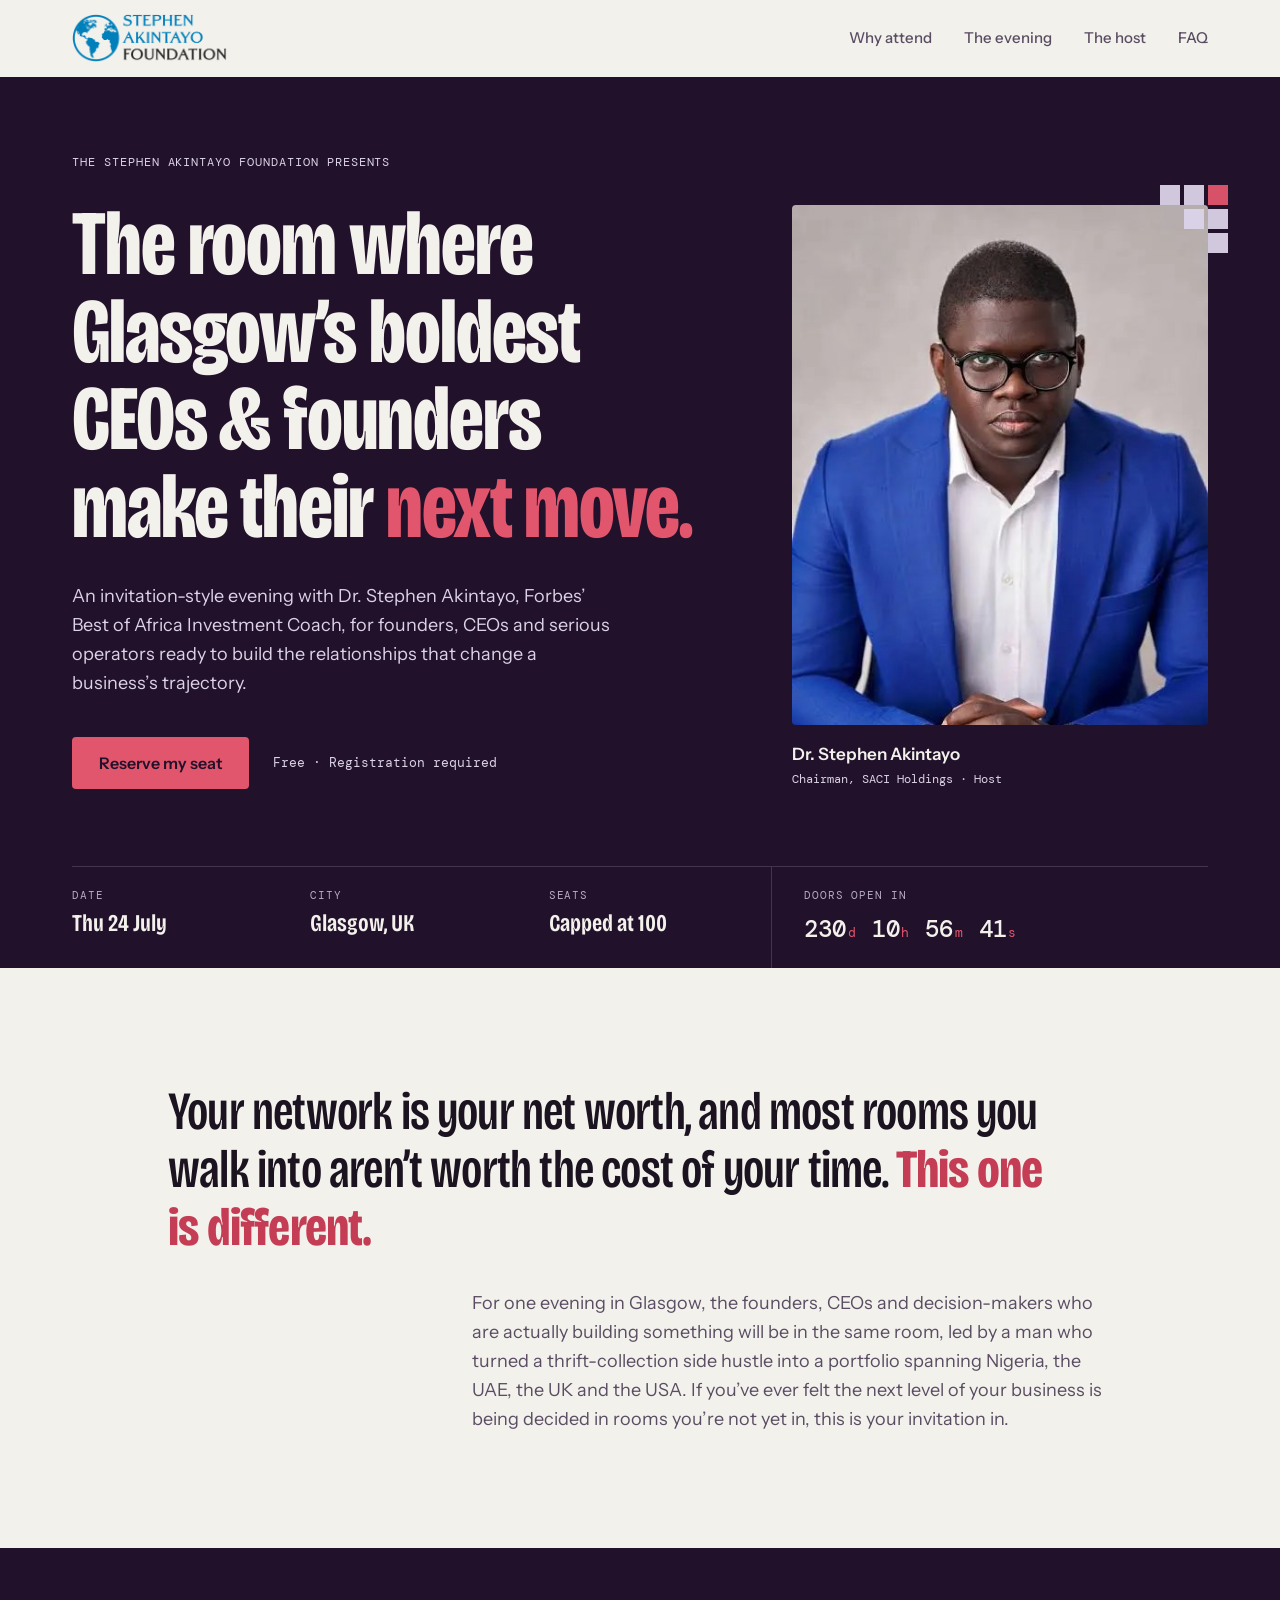
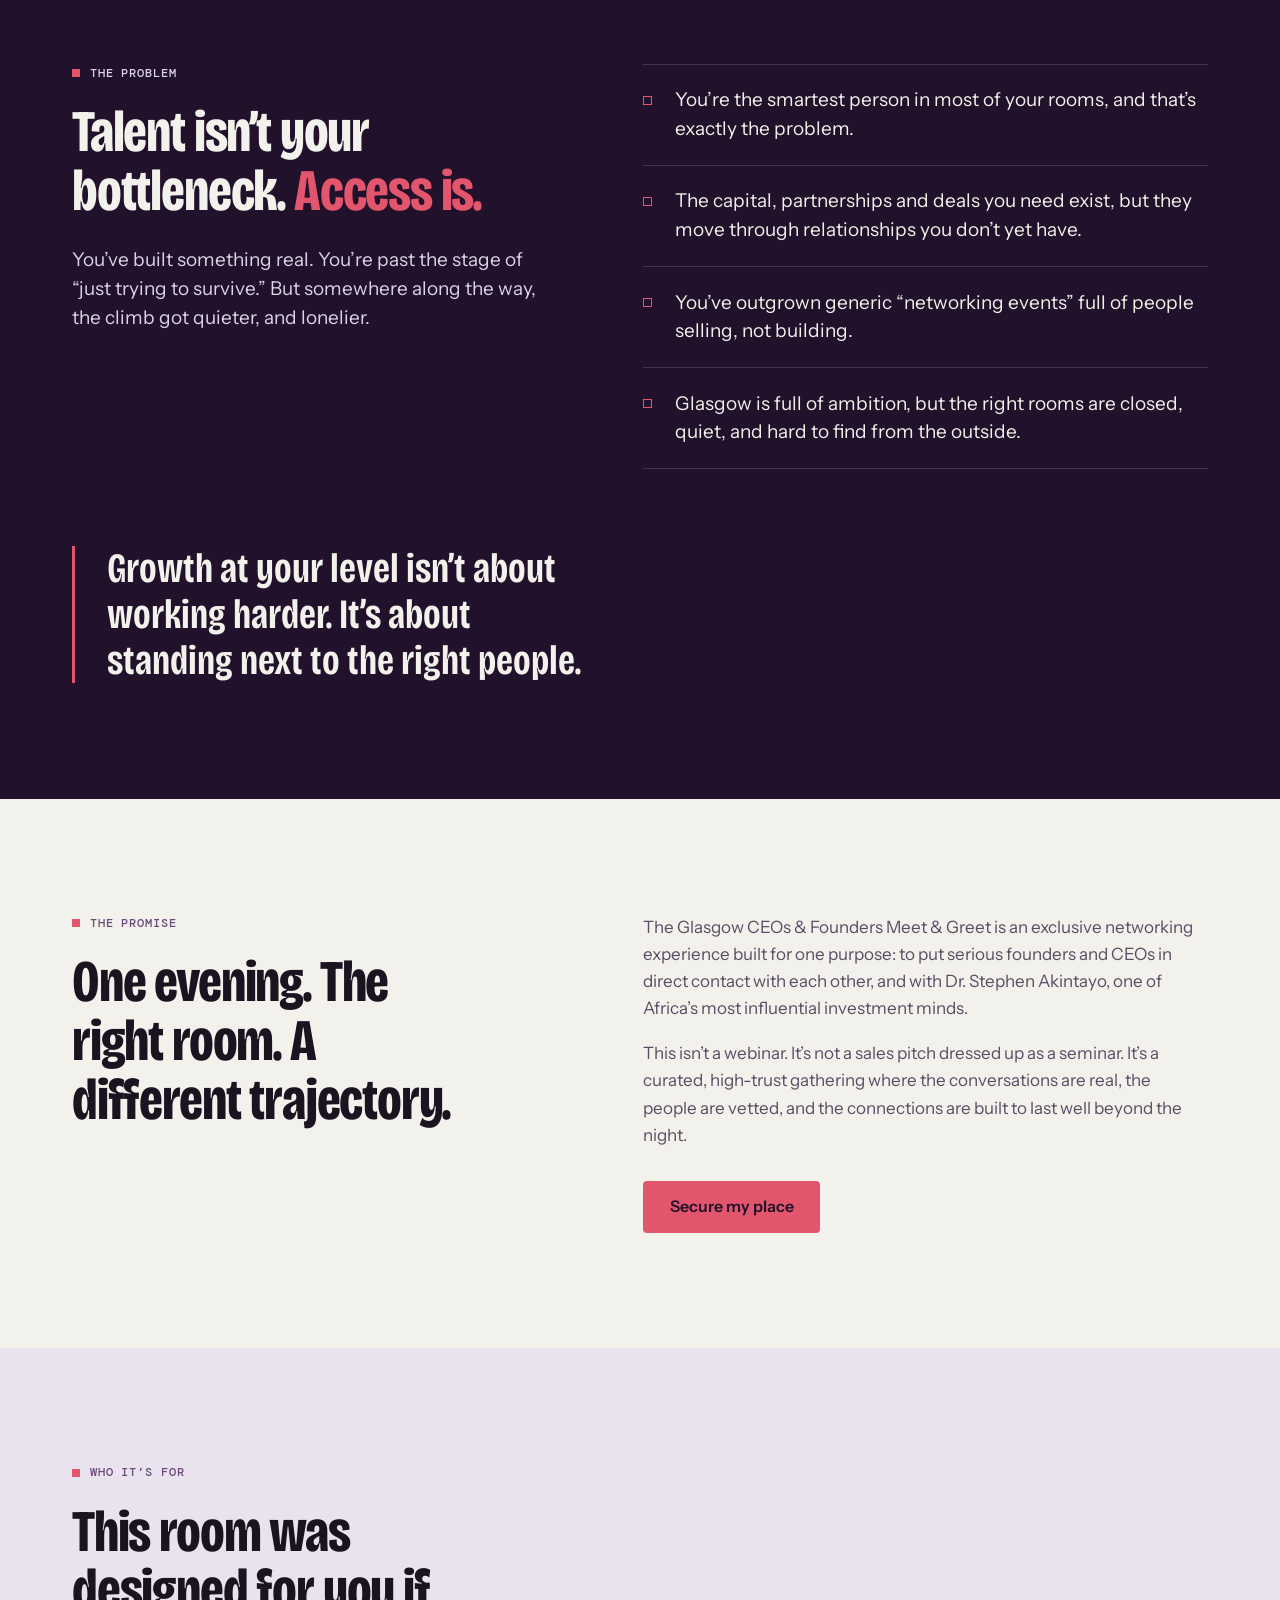
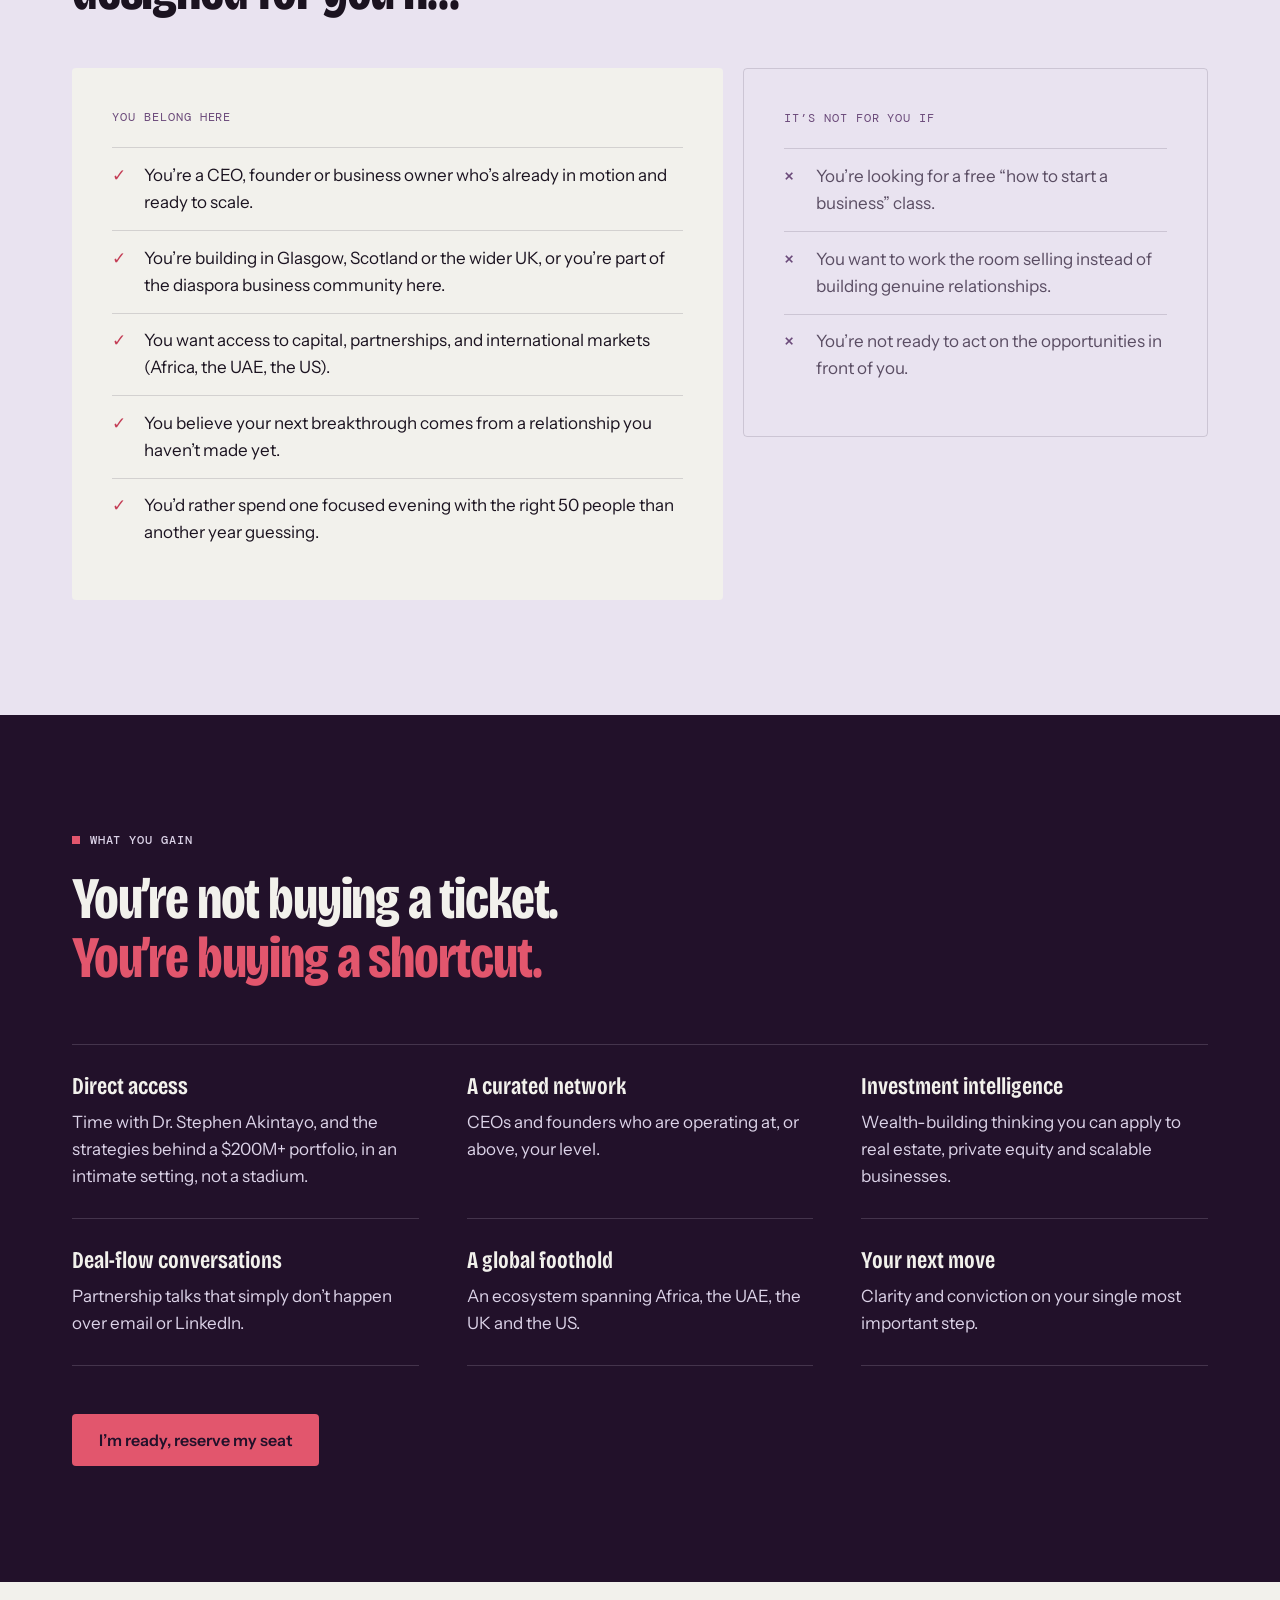
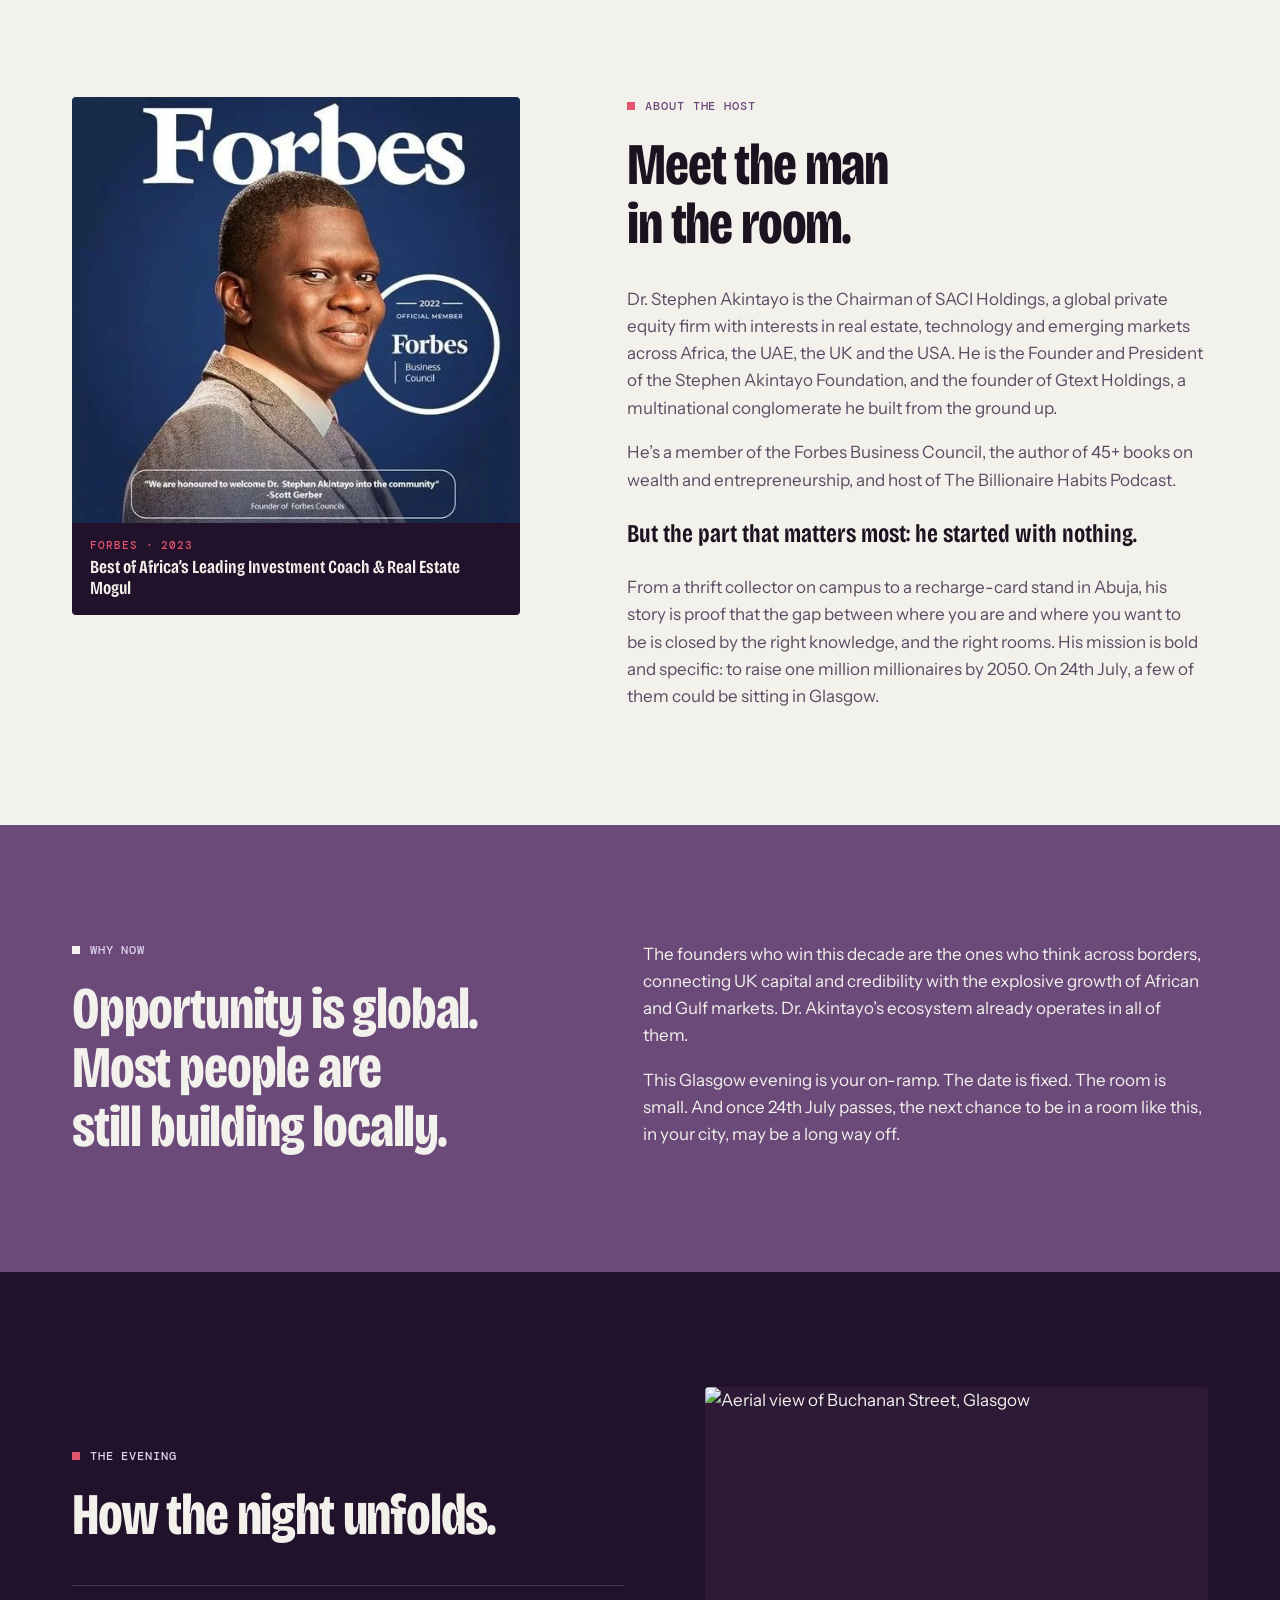
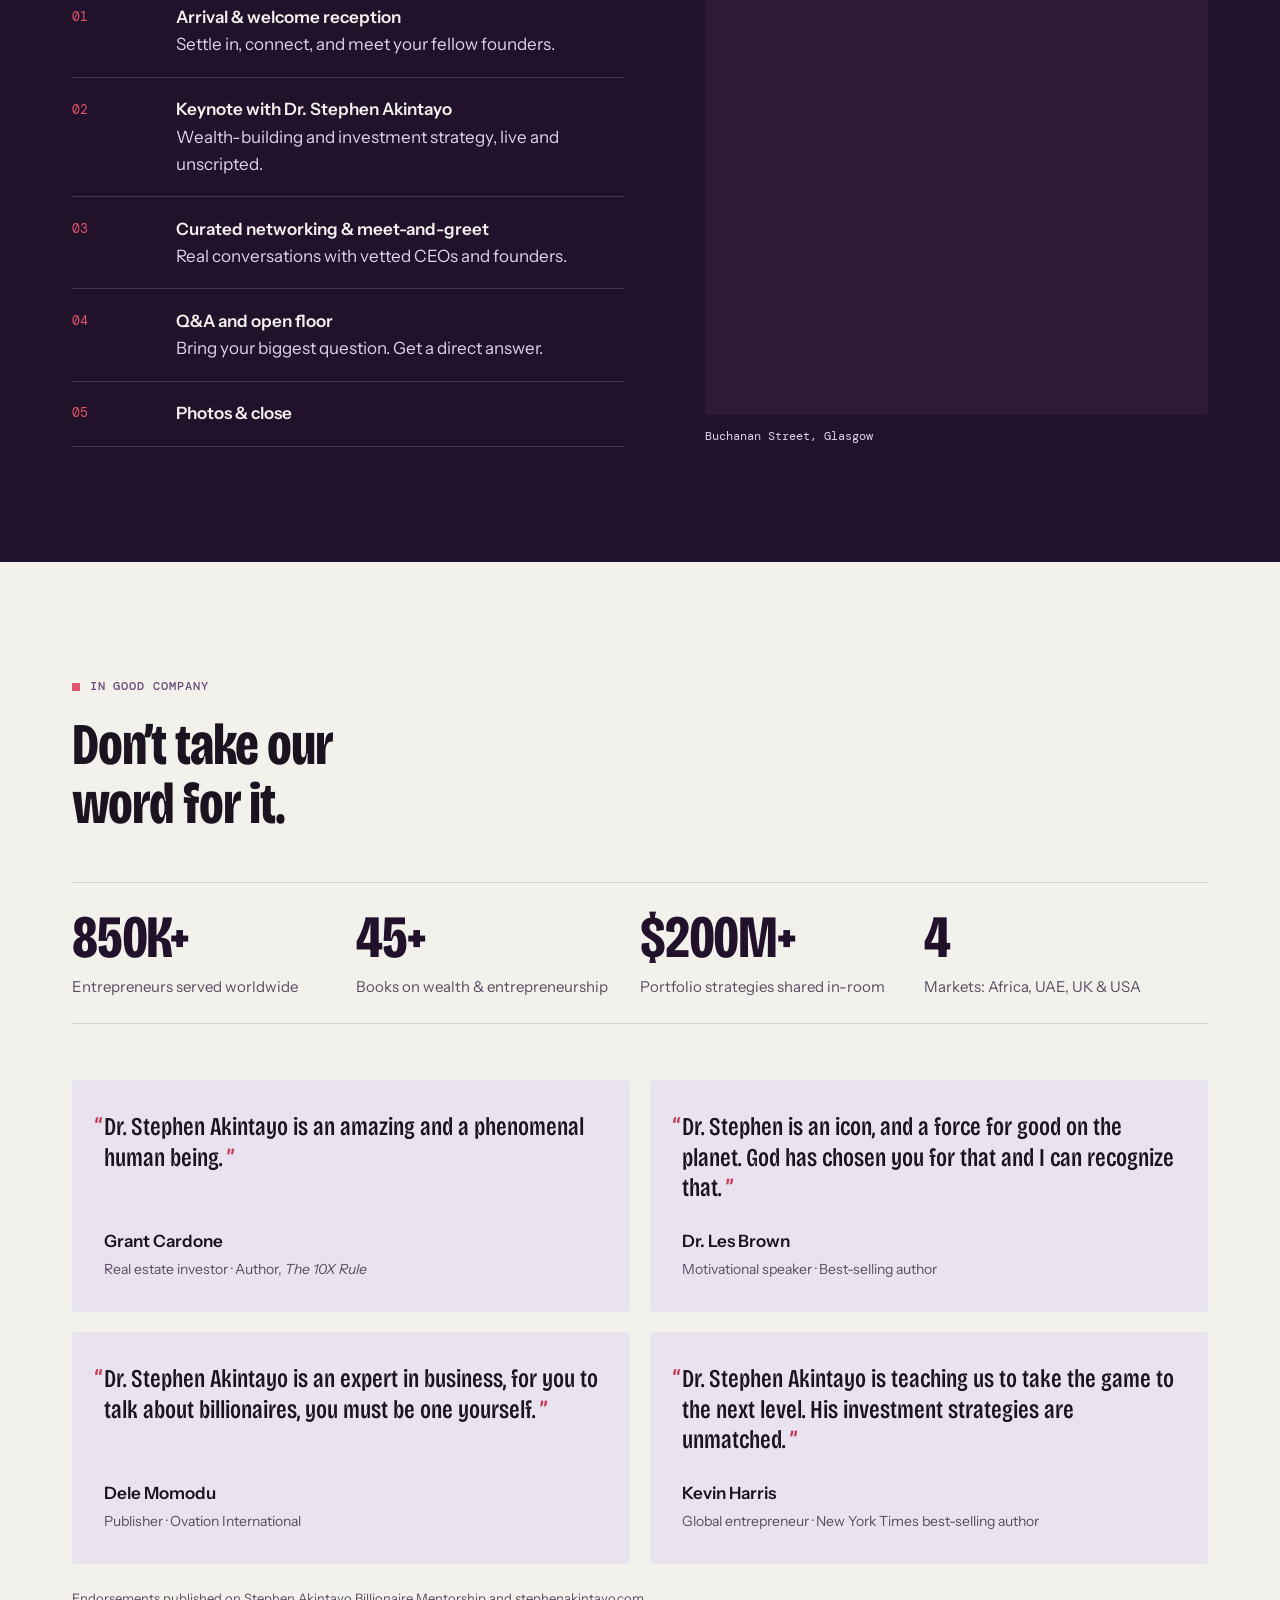
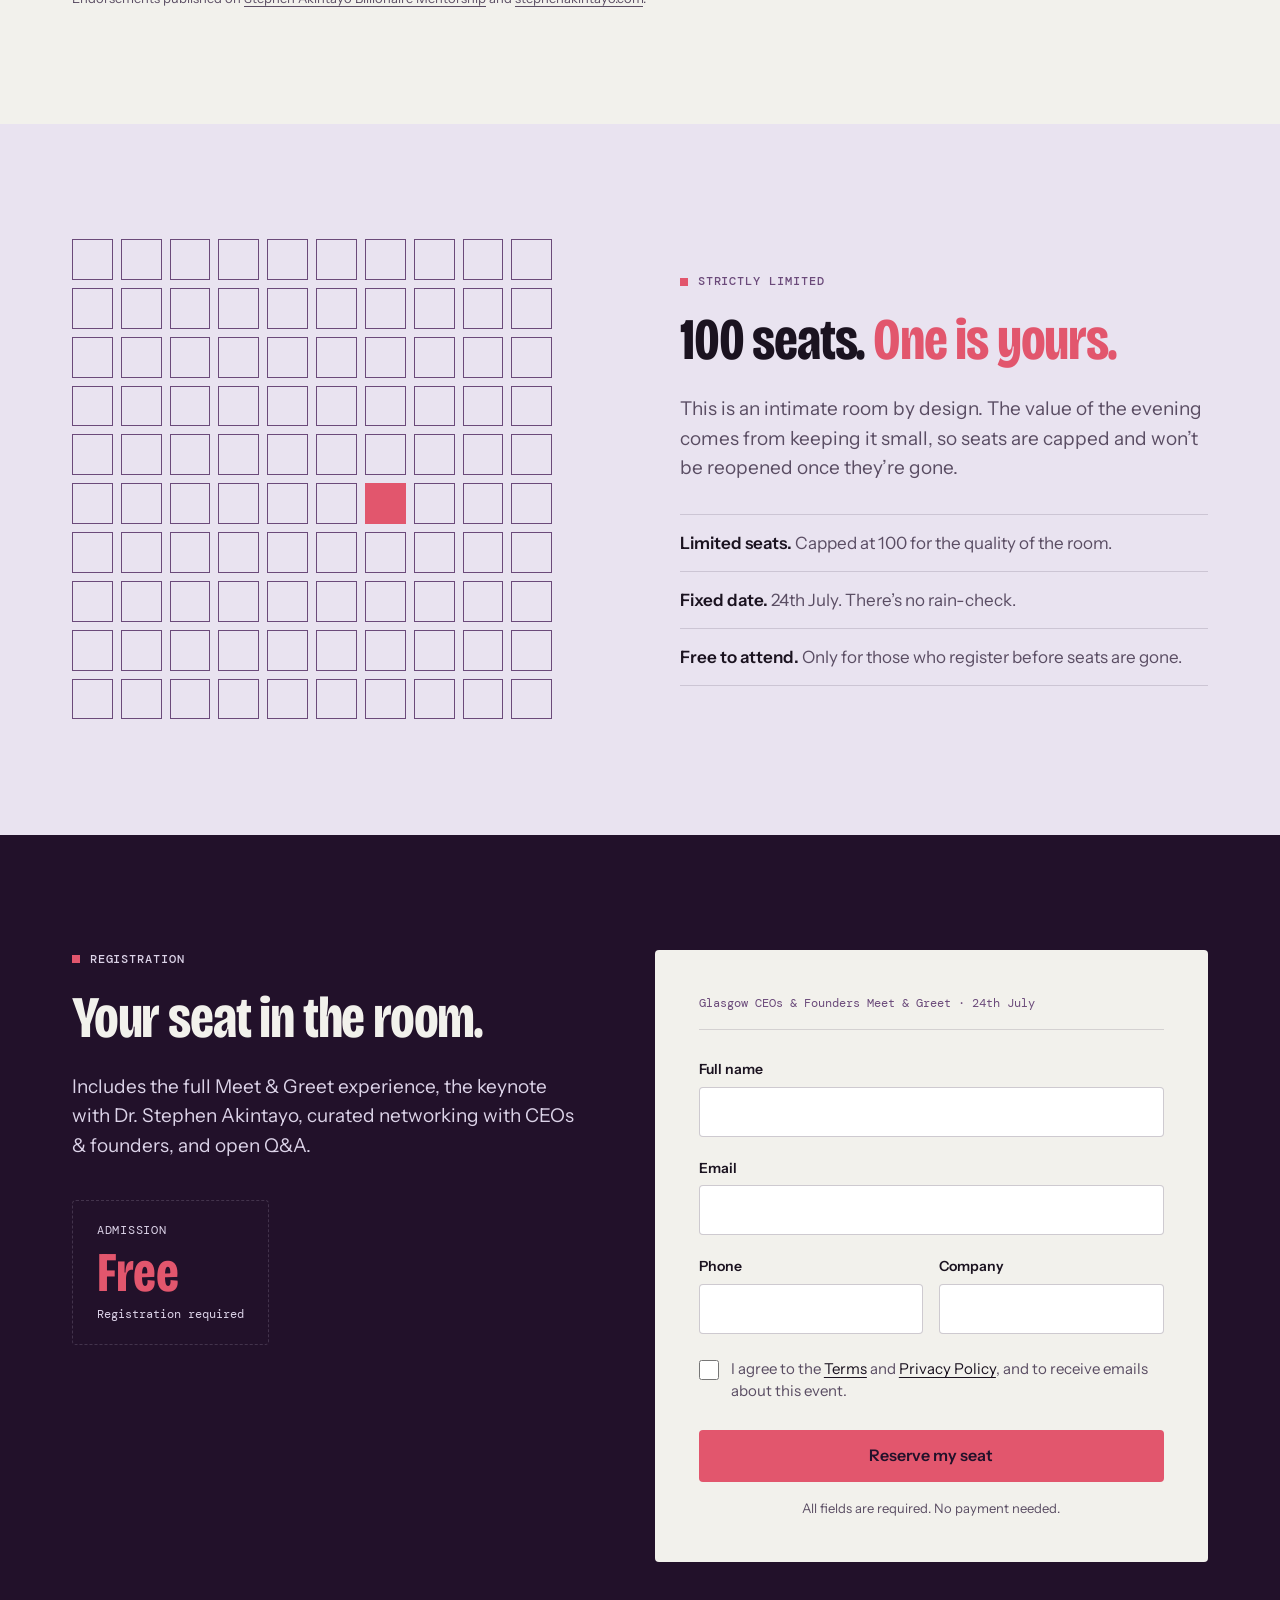
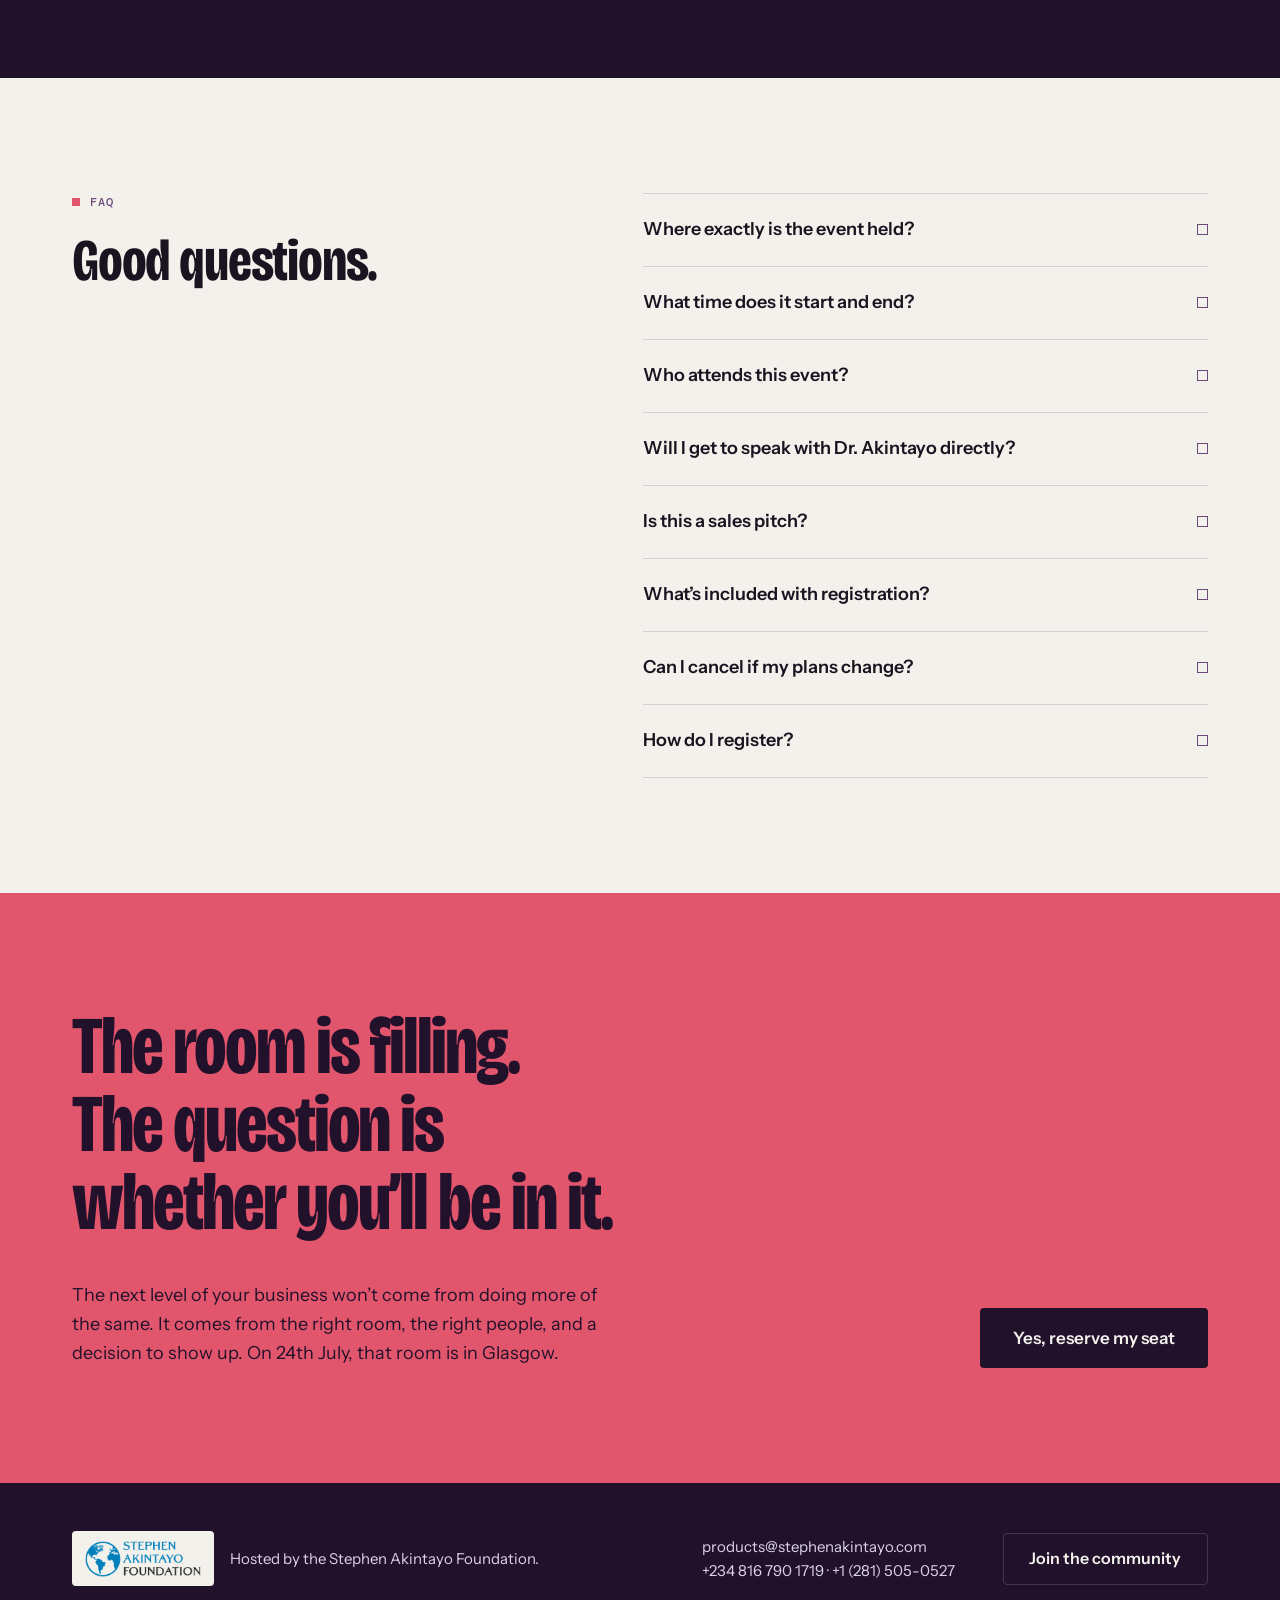
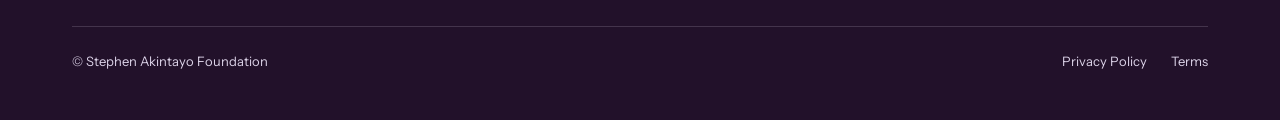
==== commit a683d1c8: "Add agreement checkbox to registration form and implement validation" ====
--- a/index.html
+++ b/index.html
@@ -796,6 +796,22 @@
                 </div>
               </div>
               <input type="hidden" name="admission" value="free" />
+              <div class="form-field form-check">
+                <input
+                  type="checkbox"
+                  id="reg-agree"
+                  name="agree"
+                  value="Agreed to Terms and Privacy Policy"
+                  required
+                  aria-describedby="err-agree"
+                />
+                <label for="reg-agree"
+                  >I agree to the <a href="/terms" target="_blank">Terms</a>
+                  and <a href="/privacy" target="_blank">Privacy Policy</a>,
+                  and to receive emails about this event.</label
+                >
+                <span class="field-error" id="err-agree" role="alert"></span>
+              </div>
               <p class="form-error" id="form-error" role="alert" hidden></p>
               <button
                 type="submit"
@@ -805,10 +821,7 @@
                 Reserve my seat
               </button>
               <p class="form-note">
-                All fields are required. No payment needed. By registering, you
-                agree to our <a href="/terms">Terms</a> and to receive event
-                communications, as set out in our
-                <a href="/privacy">Privacy Policy</a>.
+                All fields are required. No payment needed.
               </p>
             </form>
           </div>
--- a/styles.css
+++ b/styles.css
@@ -1826,3 +1826,45 @@
 .header-cta {
   margin-left: auto;
 }
+
+/* Agreement checkbox */
+.form-check {
+  display: grid;
+  grid-template-columns: auto 1fr;
+  gap: 0.35rem 0.75rem;
+  align-items: start;
+  margin-top: 0.25rem;
+}
+
+.register-form .form-check input {
+  width: 1.25rem;
+  height: 1.25rem;
+  min-height: 0;
+  margin: 0.1rem 0 0;
+  padding: 0;
+  accent-color: var(--rose-deep);
+  cursor: pointer;
+}
+
+.register-form .form-check input.is-invalid {
+  outline: 2px solid var(--rose-deep);
+  outline-offset: 2px;
+}
+
+.register-form .form-check label {
+  margin: 0;
+  font-weight: 400;
+  font-size: 0.9375rem;
+  line-height: 1.45;
+  color: var(--ink-soft);
+  cursor: pointer;
+}
+
+.form-check label a {
+  color: var(--ink);
+}
+
+.form-check .field-error {
+  grid-column: 2;
+  margin-top: 0;
+}
